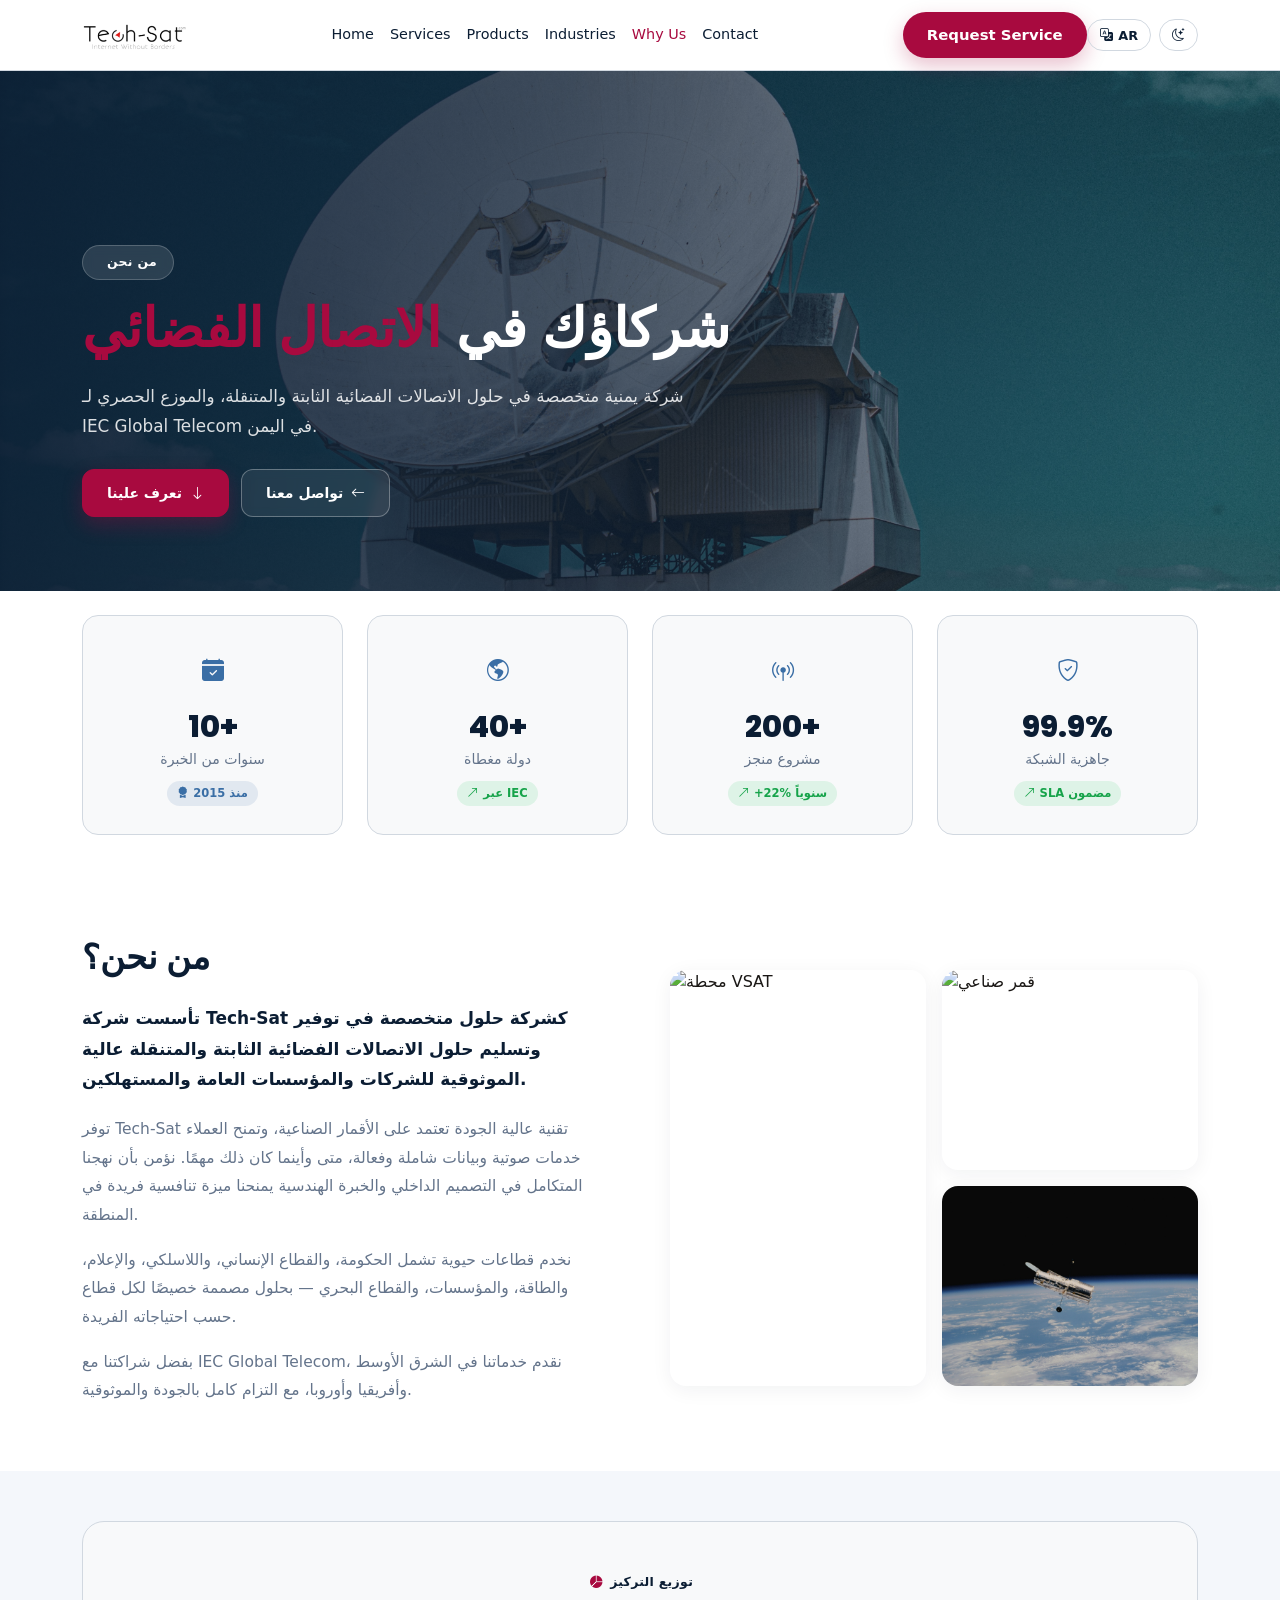
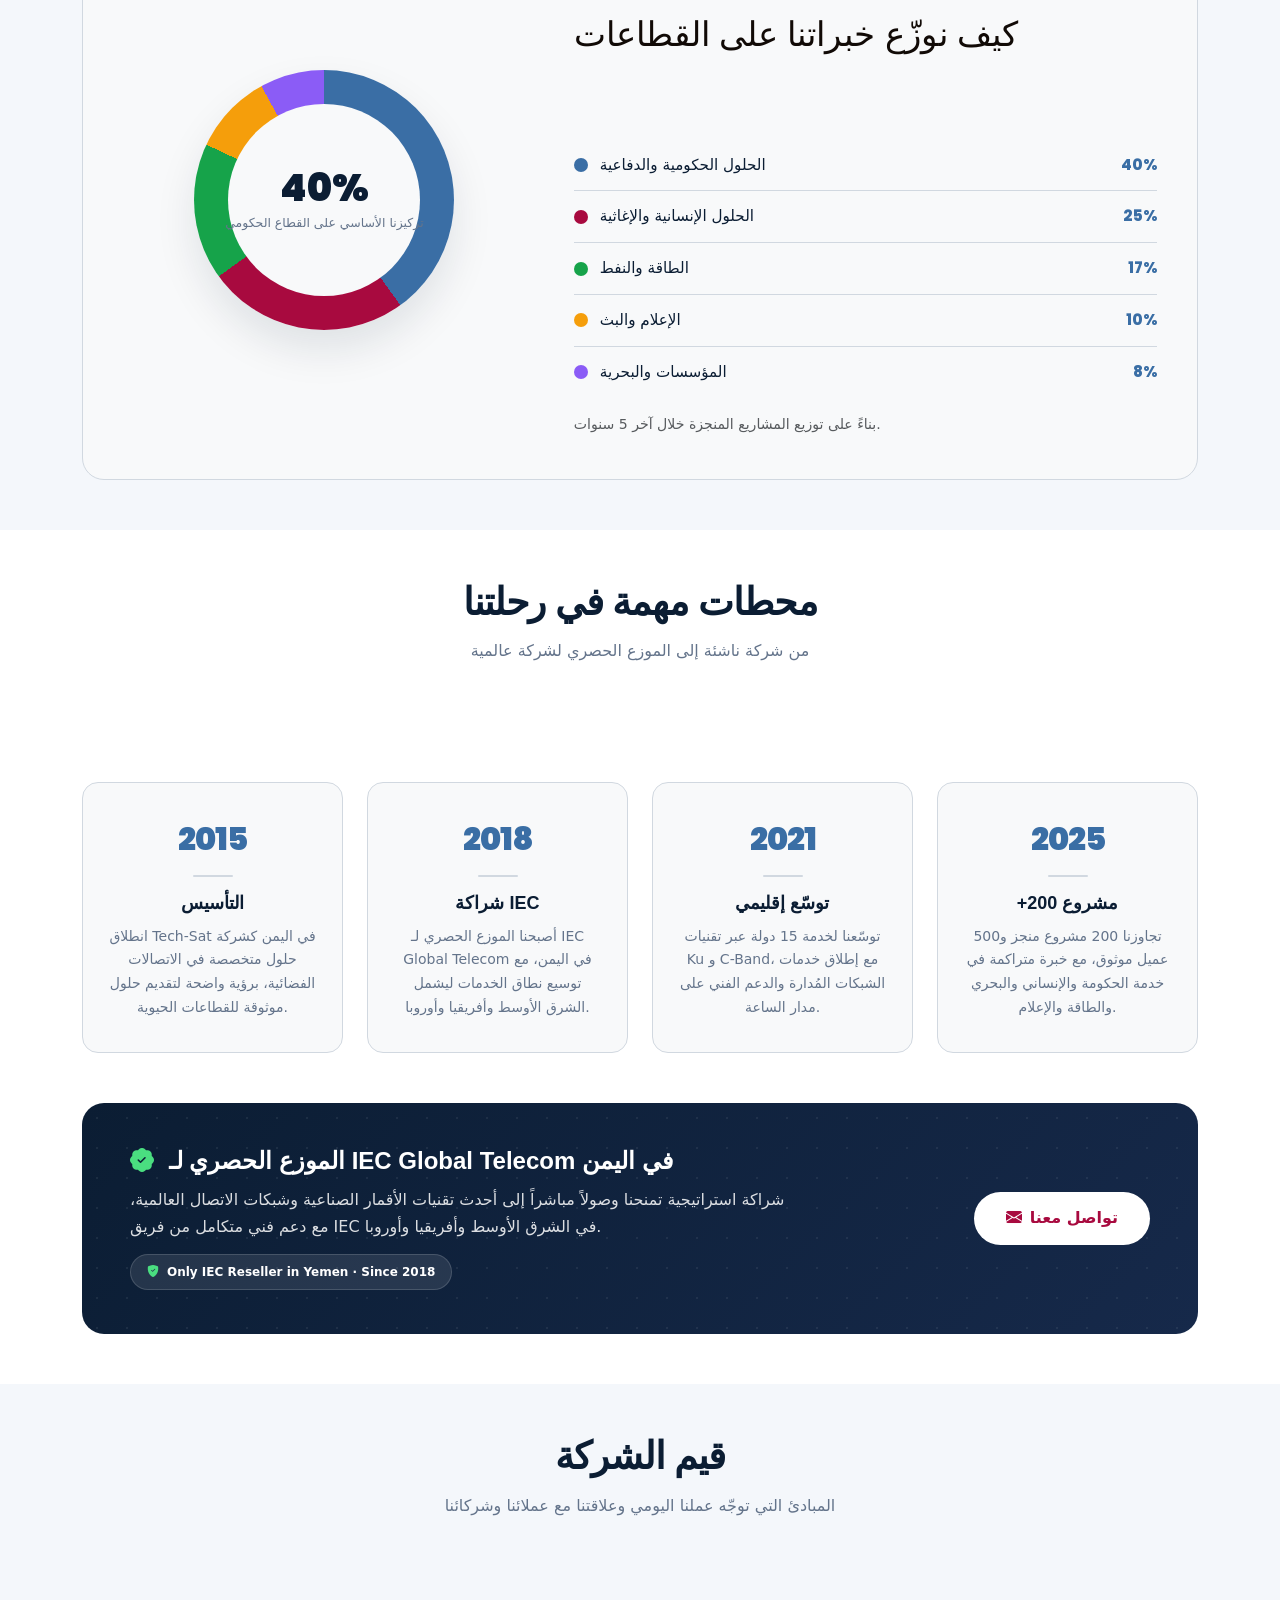
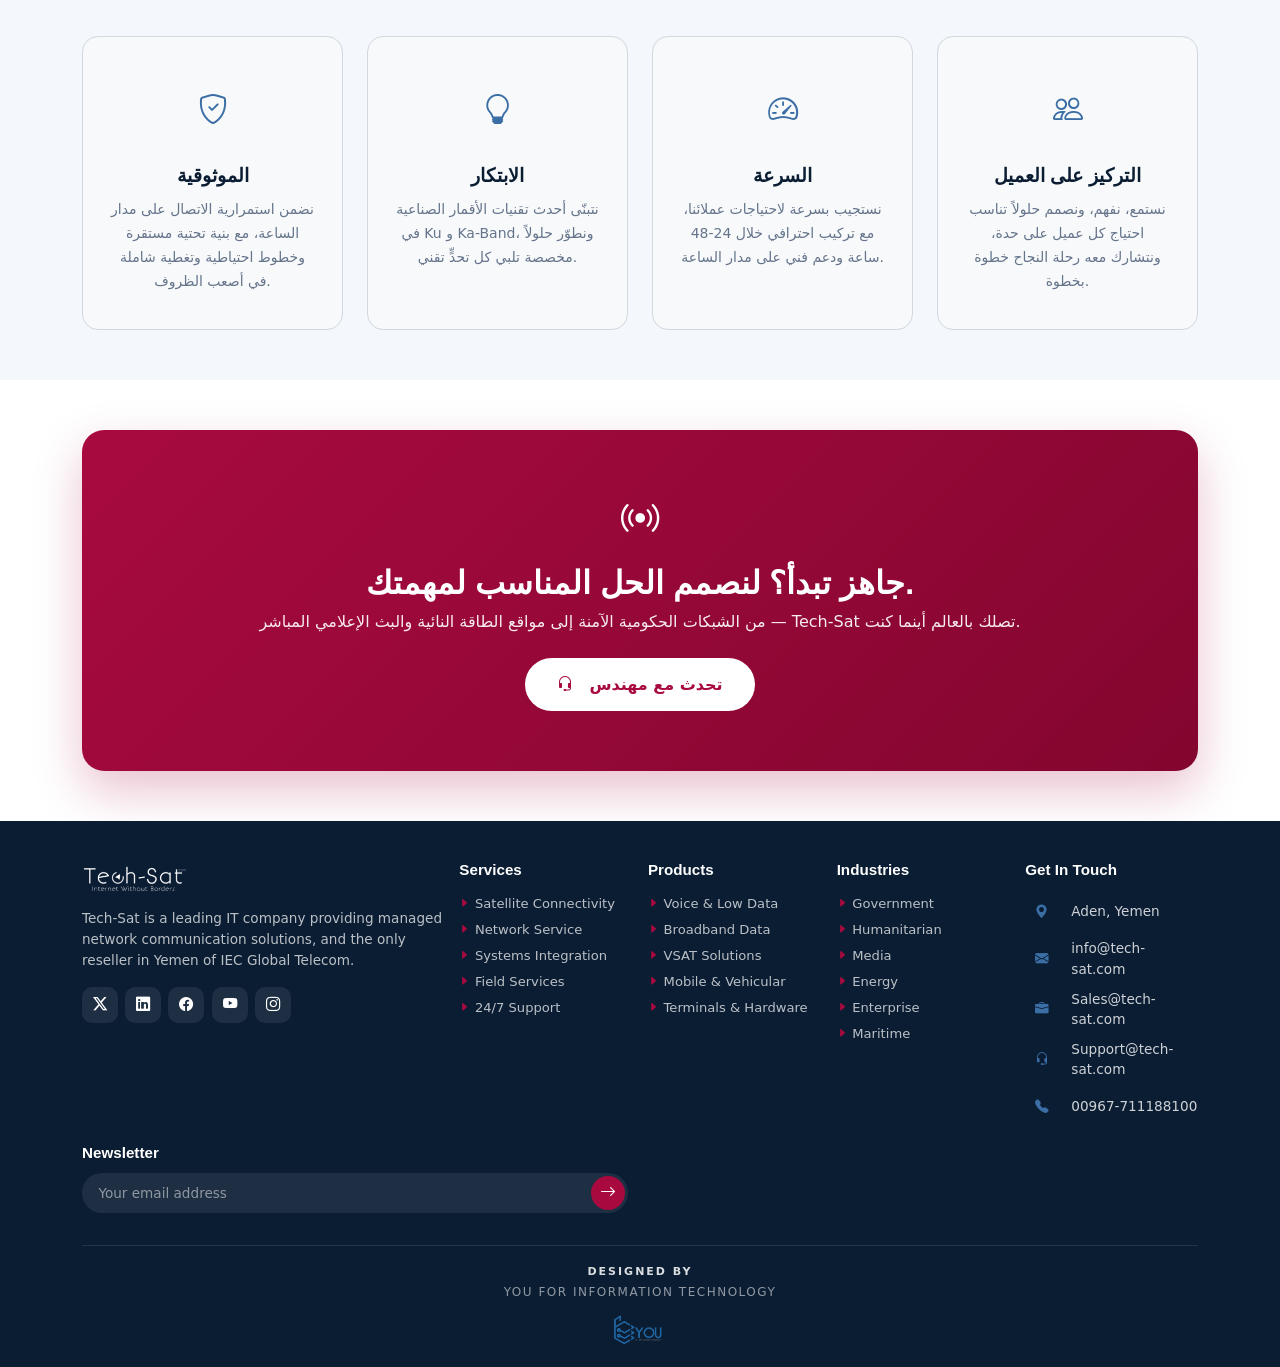
==== about.html @ 37bc0198 "redesign entire structure" ====
<!DOCTYPE html>
<html lang="ar" dir="rtl" data-theme="light">

<head>
  <meta charset="utf-8">
  <meta content="width=device-width, initial-scale=1.0" name="viewport">
  <title>من نحن — Tech-Sat</title>
  <meta name="description" content="تعرّف على Tech-Sat — شركة يمنية رائدة في حلول الاتصالات الفضائية، الموزع الحصري لـ IEC Global Telecom.">

  <link href="assets/img/favicon.ico" rel="icon">
  <link href="assets/img/apple-touch-icon.png" rel="apple-touch-icon">

  <link href="https://fonts.googleapis.com" rel="preconnect">
  <link href="https://fonts.gstatic.com" rel="preconnect" crossorigin>
  <link href="https://fonts.googleapis.com/css2?family=Tajawal:wght@300;400;500;700;800;900&family=Poppins:wght@400;500;600;700;800&display=swap" rel="stylesheet">

  <link href="assets/vendor/bootstrap/css/bootstrap.min.css" rel="stylesheet">
  <link href="assets/vendor/bootstrap-icons/bootstrap-icons.css" rel="stylesheet">
  <link href="assets/vendor/aos/aos.css" rel="stylesheet">

  <!-- ⚠️ palette FIRST, then main -->
  <link href="assets/css/palette.css" rel="stylesheet">
  <link href="assets/css/main.css" rel="stylesheet">

  <style>
    /* ═══════════════════════════════════════════════════════
       EYEBROW TAG (from Financial Reports)
    ═══════════════════════════════════════════════════════ */
    .eyebrow {
      display: inline-flex;
      align-items: center;
      gap: .5rem;
      background: var(--ts-light-blue);
      color: var(--ts-navy);
      padding: .45rem 1rem;
      border-radius: 999px;
      font-size: .78rem;
      font-weight: 700;
      letter-spacing: .3px;
    }
    .eyebrow i { color: var(--ts-crimson); }
    [data-theme="dark"] .eyebrow { background: #1E293B; color: #E6ECF5; }

    /* ═══════════════════════════════════════════════════════
       ABOUT HERO (from About page)
    ═══════════════════════════════════════════════════════ */
    .about-hero {
      position: relative;
      min-height: 560px;
      padding: 160px 0 100px;
      display: flex;
      align-items: center;
      overflow: hidden;
      background: var(--ts-navy);
    }
    .about-hero .page-hero__bg {
      position: absolute;
      inset: 0;
      width: 100%;
      height: 100%;
      object-fit: cover;
      object-position: center;
      z-index: 0;
    }
    .about-hero .page-hero__overlay {
      position: absolute;
      inset: 0;
      background: linear-gradient(90deg, rgba(11,29,51,0.92) 0%, rgba(11,29,51,0.75) 45%, rgba(11,29,51,0.35) 100%);
      z-index: 1;
    }
    .about-hero .page-hero__content {
      position: relative;
      z-index: 2;
      max-width: 720px;
      color: #fff;
    }
    .about-hero .eyebrow {
      background: rgba(255,255,255,.12);
      color: #fff;
      border: 1px solid rgba(255,255,255,.2);
      backdrop-filter: blur(6px);
      margin-bottom: 18px;
    }
    .about-hero .eyebrow i { color: var(--ts-crimson); }
    .about-hero h1 {
      margin: 0 0 20px;
      color: #fff;
      font-size: clamp(2rem, 4.6vw, 3.4rem);
      font-weight: 800;
      line-height: 1.15;
    }
    .about-hero h1 strong { color: var(--ts-crimson); font-weight: 800; }
    .about-hero p {
      max-width: 620px;
      margin: 0;
      color: rgba(255,255,255,.85);
      font-size: 1.05rem;
      line-height: 1.8;
    }
    .about-hero .page-hero__buttons {
      display: flex;
      align-items: center;
      gap: 12px;
      margin-top: 28px;
      flex-wrap: wrap;
    }
    .about-hero .hero-btn {
      display: inline-flex;
      align-items: center;
      justify-content: center;
      gap: 8px;
      min-height: 48px;
      padding: 0 24px;
      border-radius: 12px;
      font-size: 14px;
      font-weight: 700;
      text-decoration: none;
      transition: all .25s ease;
    }
    .about-hero .hero-btn.primary {
      background: var(--ts-crimson);
      border: 1px solid var(--ts-crimson);
      color: #fff;
      box-shadow: 0 8px 20px rgba(168,10,63,.3);
    }
    .about-hero .hero-btn.primary:hover {
      background: var(--ts-crimson-dark);
      border-color: var(--ts-crimson-dark);
      color: #fff;
      transform: translateY(-2px);
    }
    .about-hero .hero-btn.secondary {
      background: rgba(255,255,255,.08);
      border: 1px solid rgba(255,255,255,.3);
      color: #fff;
      backdrop-filter: blur(5px);
    }
    .about-hero .hero-btn.secondary:hover {
      background: rgba(255,255,255,.18);
      border-color: rgba(255,255,255,.5);
      color: #fff;
      transform: translateY(-2px);
    }
    @media (max-width: 768px) {
      .about-hero { min-height: 500px; padding: 120px 0 80px; }
      .about-hero .page-hero__overlay {
        background: linear-gradient(90deg, rgba(11,29,51,0.95), rgba(11,29,51,0.7));
      }
      .about-hero .page-hero__buttons { flex-direction: column; align-items: stretch; }
      .about-hero .hero-btn { width: 100%; }
    }

    /* ═══════════════════════════════════════════════════════
       SECTIONS BASE
    ═══════════════════════════════════════════════════════ */
    .section { padding: 50px 0; }
    .section--alt { background: var(--surface-2); }

    .section-title { text-align: center; margin-bottom: 56px; }
    .section-title h2 {
      color: var(--ts-navy);
      font-size: 38px;
      font-weight: 800;
      margin-bottom: 12px;
    }
    [data-theme="dark"] .section-title h2 { color: #fff; }
    .section-title p {
      color: var(--ts-text-muted);
      font-size: 16px;
      max-width: 680px;
      margin: 0 auto;
    }

    /* ═══════════════════════════════════════════════════════
       STATS CARDS (from Financial Reports)
    ═══════════════════════════════════════════════════════ */
    .fin-stat-card {
      background: var(--surface-1);
      border: 1px solid var(--ts-border);
      border-radius: 16px;
      padding: 28px 22px;
      text-align: center;
      height: 100%;
      transition: all .3s ease;
    }
    .fin-stat-card:hover {
      transform: translateY(-4px);
      box-shadow: var(--ts-shadow-hover);
      border-color: var(--ts-blue);
    }
    .fin-stat-ic {
      width: 52px;
      height: 52px;
      margin: 0 auto 16px;
      border-radius: 14px;
      background: var(--ts-light-blue);
      color: var(--ts-blue);
      display: flex;
      align-items: center;
      justify-content: center;
      font-size: 22px;
    }
    [data-theme="dark"] .fin-stat-ic { background: #1E293B; color: #fff; }
    .fin-stat-val {
      font-family: 'Poppins', sans-serif;
      font-weight: 800;
      font-size: 1.9rem;
      color: var(--ts-navy);
      line-height: 1;
      margin-bottom: 6px;
    }
    [data-theme="dark"] .fin-stat-val { color: #fff; }
    .fin-stat-label {
      font-size: .88rem;
      color: var(--ts-text-muted);
      margin-bottom: 10px;
    }
    .fin-stat-trend {
      display: inline-flex;
      align-items: center;
      gap: 4px;
      font-size: .72rem;
      font-weight: 700;
      padding: 4px 10px;
      border-radius: 999px;
    }
    .fin-stat-trend.up {
      background: rgba(34, 197, 94, .12);
      color: #16a34a;
    }
    .fin-stat-trend.neutral {
      background: rgba(58, 110, 165, .12);
      color: var(--ts-blue);
    }
    [data-theme="dark"] .fin-stat-trend.up { background: rgba(34,197,94,.18); color: #4ade80; }

    /* ═══════════════════════════════════════════════════════
       FOCUS DISTRIBUTION RING (from Financial allocation)
    ═══════════════════════════════════════════════════════ */
    .allocation-panel {
      background: var(--surface-1);
      border: 1px solid var(--ts-border);
      border-radius: 22px;
      padding: 44px 40px;
    }
    @media (max-width: 768px) { .allocation-panel { padding: 28px 22px; } }

    .allocation-ring {
      position: relative;
      width: 260px;
      height: 260px;
      margin: 0 auto;
      border-radius: 50%;
      background: conic-gradient(
        var(--ts-blue) 0% 40%,
        var(--ts-crimson) 40% 65%,
        #16a34a 65% 82%,
        #f59e0b 82% 92%,
        #8b5cf6 92% 100%
      );
      display: flex;
      align-items: center;
      justify-content: center;
      box-shadow: 0 20px 40px rgba(11,29,51,.1);
    }
    .allocation-ring::before {
      content: '';
      position: absolute;
      inset: 34px;
      border-radius: 50%;
      background: var(--surface-1);
    }
    .allocation-ring-label {
      position: relative;
      z-index: 2;
      text-align: center;
      padding: 0 20px;
    }
    .allocation-ring-label .big {
      display: block;
      font-family: 'Poppins', sans-serif;
      font-weight: 900;
      font-size: 2.4rem;
      color: var(--ts-navy);
      line-height: 1;
      margin-bottom: 6px;
    }
    [data-theme="dark"] .allocation-ring-label .big { color: #fff; }
    .allocation-ring-label .small {
      display: block;
      font-size: .78rem;
      color: var(--ts-text-muted);
      line-height: 1.4;
    }

    .allocation-legend {
      list-style: none;
      padding: 0;
      margin: 0;
    }
    .allocation-legend li {
      display: flex;
      align-items: center;
      gap: 12px;
      padding: 14px 0;
      border-bottom: 1px solid var(--ts-border);
      font-size: .95rem;
      color: var(--ts-navy);
    }
    [data-theme="dark"] .allocation-legend li { color: #E6ECF5; }
    .allocation-legend li:last-child { border-bottom: none; }
    .allocation-dot {
      width: 14px;
      height: 14px;
      border-radius: 50%;
      flex-shrink: 0;
    }
    .allocation-legend .pct {
      margin-inline-start: auto;
      font-weight: 800;
      color: var(--ts-blue);
      font-family: 'Poppins', sans-serif;
    }

    /* ═══════════════════════════════════════════════════════
       COMPANY STORY (from About)
    ═══════════════════════════════════════════════════════ */
    .company-story {
      display: grid;
      grid-template-columns: 1fr 1fr;
      gap: 60px;
      align-items: center;
    }
    @media (max-width: 992px) {
      .company-story { grid-template-columns: 1fr; gap: 40px; }
    }
    .company-story__text h2 {
      color: var(--ts-navy);
      font-size: 34px;
      font-weight: 800;
      margin-bottom: 24px;
      line-height: 1.3;
    }
    [data-theme="dark"] .company-story__text h2 { color: #fff; }
    .company-story__text .lead {
      color: var(--ts-navy);
      font-size: 17px;
      line-height: 1.8;
      font-weight: 600;
      margin-bottom: 20px;
    }
    [data-theme="dark"] .company-story__text .lead { color: #E6ECF5; }
    .company-story__text p {
      color: var(--ts-text-muted);
      font-size: 15.5px;
      line-height: 1.85;
      margin-bottom: 16px;
    }

    .company-story__images {
      position: relative;
      display: grid;
      grid-template-columns: 1fr 1fr;
      grid-template-rows: 200px 200px;
      gap: 16px;
    }
    .company-story__images img {
      width: 100%;
      height: 100%;
      object-fit: cover;
      border-radius: 16px;
      box-shadow: var(--ts-shadow-card);
      transition: transform .4s ease;
    }
    .company-story__images img:hover { transform: scale(1.03); }
    .company-story__images .img-large { grid-column: 1 / 2; grid-row: 1 / 3; height: 100%; }
    .company-story__images .img-small-1 { grid-column: 2 / 3; grid-row: 1 / 2; }
    .company-story__images .img-small-2 { grid-column: 2 / 3; grid-row: 2 / 3; }
    @media (max-width: 576px) {
      .company-story__images {
        grid-template-columns: 1fr;
        grid-template-rows: 240px 160px 160px;
      }
      .company-story__images .img-large,
      .company-story__images .img-small-1,
      .company-story__images .img-small-2 {
        grid-column: 1 / 2; grid-row: auto; height: 100%;
      }
    }

    /* ═══════════════════════════════════════════════════════
       MILESTONE CARDS (from About)
    ═══════════════════════════════════════════════════════ */
    .card-grid {
      display: grid;
      grid-template-columns: repeat(4, 1fr);
      gap: 24px;
    }
    @media (max-width: 992px) { .card-grid { grid-template-columns: repeat(2, 1fr); } }
    @media (max-width: 576px) { .card-grid { grid-template-columns: 1fr; } }

    .milestone-card {
      background: var(--surface-1);
      border: 1px solid var(--ts-border);
      border-radius: 16px;
      padding: 32px 26px;
      text-align: center;
      transition: all .3s ease;
      position: relative;
      overflow: hidden;
      height: 100%;
      display: flex;
      flex-direction: column;
    }
    .milestone-card::before {
      content: '';
      position: absolute;
      top: 0; left: 0; right: 0;
      height: 3px;
      background: var(--ts-blue);
      transform: scaleX(0);
      transition: transform .4s ease;
      transform-origin: right;
    }
    .milestone-card:hover {
      transform: translateY(-6px);
      border-color: var(--ts-blue);
      box-shadow: 0 20px 40px rgba(11,29,51,.1);
    }
    .milestone-card:hover::before {
      transform: scaleX(1);
      transform-origin: left;
    }
    .milestone-card__year {
      display: inline-block;
      font-family: 'Poppins', sans-serif;
      font-size: 32px;
      font-weight: 900;
      color: var(--ts-blue);
      margin-bottom: 12px;
      letter-spacing: -1px;
    }
    .milestone-card__divider {
      width: 40px;
      height: 2px;
      background: var(--ts-border);
      margin: 0 auto 16px;
      border-radius: 2px;
    }
    .milestone-card__title {
      color: var(--ts-navy);
      font-size: 18px;
      font-weight: 700;
      margin-bottom: 10px;
    }
    [data-theme="dark"] .milestone-card__title { color: #fff; }
    .milestone-card__desc {
      color: var(--ts-text-muted);
      font-size: 14px;
      line-height: 1.7;
      margin: 0;
      flex: 1;
    }

    /* ═══════════════════════════════════════════════════════
       TRUST STRIP (from Financial Reports)
    ═══════════════════════════════════════════════════════ */
    .trust-strip {
      background: linear-gradient(135deg, var(--ts-navy) 0%, #16294a 100%);
      border-radius: 22px;
      padding: 44px 48px;
      color: #fff;
      position: relative;
      overflow: hidden;
    }
    .trust-strip::before {
      content: '';
      position: absolute;
      inset: 0;
      background-image: radial-gradient(rgba(209,216,224,.08) 1px, transparent 1px);
      background-size: 30px 30px;
      pointer-events: none;
    }
    .trust-strip .content { position: relative; z-index: 2; }
    .trust-strip h3 {
      color: #fff;
      font-size: 1.5rem;
      font-weight: 800;
      margin-bottom: 10px;
    }
    .trust-strip p {
      color: rgba(255,255,255,.85);
      margin: 0;
      line-height: 1.7;
    }
    .trust-badge {
      display: inline-flex;
      align-items: center;
      gap: 8px;
      background: rgba(255,255,255,.1);
      border: 1px solid rgba(255,255,255,.15);
      padding: 8px 16px;
      border-radius: 999px;
      font-size: 12px;
      font-weight: 700;
      color: #fff;
      margin-top: 14px;
    }
    .trust-badge i { color: #4ade80; }
    @media (max-width: 768px) { .trust-strip { padding: 32px 24px; } }

    /* ═══════════════════════════════════════════════════════
       VALUE CARDS (from About)
    ═══════════════════════════════════════════════════════ */
    .value-card {
      background: var(--surface-1);
      border: 1px solid var(--ts-border);
      border-radius: 16px;
      padding: 36px 26px;
      text-align: center;
      transition: all .3s ease;
      height: 100%;
      display: flex;
      flex-direction: column;
    }
    .value-card:hover {
      transform: translateY(-6px);
      border-color: var(--ts-blue);
      box-shadow: 0 20px 40px rgba(11,29,51,.1);
    }
    .value-card__icon {
      width: 72px;
      height: 72px;
      margin: 0 auto 20px;
      background: var(--ts-light-blue);
      border-radius: 20px;
      display: flex;
      align-items: center;
      justify-content: center;
      color: var(--ts-blue);
      font-size: 30px;
      transition: transform .3s ease;
    }
    [data-theme="dark"] .value-card__icon { background: #1E293B; color: #fff; }
    .value-card:hover .value-card__icon { transform: scale(1.08) rotate(-3deg); }
    .value-card__title {
      color: var(--ts-navy);
      font-size: 19px;
      font-weight: 700;
      margin-bottom: 10px;
    }
    [data-theme="dark"] .value-card__title { color: #fff; }
    .value-card__desc {
      color: var(--ts-text-muted);
      font-size: 14px;
      line-height: 1.7;
      margin: 0;
      flex: 1;
    }

    /* ═══════════════════════════════════════════════════════
       CTA BANNER
    ═══════════════════════════════════════════════════════ */
    .cta-banner {
      background: linear-gradient(135deg, var(--ts-crimson) 0%, var(--ts-crimson-dark) 100%);
      border-radius: 22px;
      color: #fff;
      padding: 60px 40px;
      text-align: center;
      box-shadow: 0 20px 48px rgba(168,10,63,.25);
    }
    .cta-banner h2 { color: #fff; font-weight: 800; font-size: clamp(1.5rem, 3vw, 2rem); }
    .btn-cta {
      background: #fff;
      color: var(--ts-crimson);
      border: none;
      border-radius: 999px;
      padding: .9rem 2rem;
      font-weight: 700;
      display: inline-flex;
      align-items: center;
      gap: .5rem;
      cursor: pointer;
      transition: .25s ease;
      text-decoration: none;
    }
    .btn-cta:hover { transform: translateY(-2px); box-shadow: 0 12px 26px rgba(0,0,0,.15); color: var(--ts-crimson-dark); }

    /* ═══════════════════════════════════════════════════════
       SCROLL TOP with PROGRESS RING (from Financial)
    ═══════════════════════════════════════════════════════ */
    #scrollTop {
      position: fixed;
      bottom: 24px;
      right: 24px;
      width: 52px;
      height: 52px;
      background: var(--ts-navy);
      color: #fff;
      border-radius: 50%;
      display: inline-flex;
      align-items: center;
      justify-content: center;
      cursor: pointer;
      opacity: 0;
      pointer-events: none;
      transition: .3s ease;
      z-index: 999;
      border: none;
      padding: 0;
    }
    [dir="rtl"] #scrollTop { right: auto; left: 24px; }
    #scrollTop.show { opacity: 1; pointer-events: auto; }
    #scrollTop:hover { background: var(--ts-crimson); }
    #scrollTop svg {
      position: absolute;
      inset: 0;
      width: 100%;
      height: 100%;
      transform: rotate(-90deg);
      pointer-events: none;
    }
    #scrollTop svg circle {
      fill: none;
      stroke: rgba(255,255,255,.15);
      stroke-width: 2;
    }
    #scrollTop svg circle.progress {
      stroke: var(--ts-crimson);
      stroke-width: 2;
      stroke-dasharray: 144.5;
      stroke-dashoffset: 144.5;
      transition: stroke-dashoffset .15s linear;
    }
    #scrollTop i {
      position: relative;
      z-index: 2;
      font-size: 1.3rem;
    }
  </style>
</head>

<body>

  <div id="navbar-root"></div>

  <main>

    <!-- ═══════════════ HERO ═══════════════ -->
    <section class="about-hero">
      <img src="img product/bernd-dittrich-FIdxhTGKmps-unsplash.jpg" alt="صورة الأقمار الصناعية" class="page-hero__bg">
      <div class="page-hero__overlay"></div>

      <div class="container">
        <div class="page-hero__content" data-aos="fade-up">
          <span class="eyebrow"><i class="bi bi-satellite"></i> من نحن</span>
          <h1>شركاؤك في <strong>الاتصال الفضائي</strong></h1>
          <p>شركة يمنية متخصصة في حلول الاتصالات الفضائية الثابتة والمتنقلة، والموزع الحصري لـ IEC Global Telecom في اليمن.</p>

          <div class="page-hero__buttons">
            <a href="#about" class="hero-btn primary">
              تعرف علينا <i class="bi bi-arrow-down"></i>
            </a>
            <a href="contact.html" class="hero-btn secondary">
              تواصل معنا <i class="bi bi-arrow-left"></i>
            </a>
          </div>
        </div>
      </div>
    </section>

    <!-- ═══════════════ STATS ═══════════════ -->
    <section class="section" style="padding-top:0; margin-top:-40px; position:relative; z-index:3;">
      <div class="container">
        <div class="row g-4">
          <div class="col-6 col-lg-3" data-aos="fade-up">
            <div class="fin-stat-card">
              <div class="fin-stat-ic"><i class="bi bi-calendar-check-fill"></i></div>
              <div class="fin-stat-val">10+</div>
              <div class="fin-stat-label">سنوات من الخبرة</div>
              <div class="fin-stat-trend neutral"><i class="bi bi-award-fill"></i> منذ 2015</div>
            </div>
          </div>
          <div class="col-6 col-lg-3" data-aos="fade-up" data-aos-delay="80">
            <div class="fin-stat-card">
              <div class="fin-stat-ic"><i class="bi bi-globe-americas"></i></div>
              <div class="fin-stat-val">40+</div>
              <div class="fin-stat-label">دولة مغطاة</div>
              <div class="fin-stat-trend up"><i class="bi bi-arrow-up-right"></i> عبر IEC</div>
            </div>
          </div>
          <div class="col-6 col-lg-3" data-aos="fade-up" data-aos-delay="160">
            <div class="fin-stat-card">
              <div class="fin-stat-ic"><i class="bi bi-broadcast-pin"></i></div>
              <div class="fin-stat-val">200+</div>
              <div class="fin-stat-label">مشروع منجز</div>
              <div class="fin-stat-trend up"><i class="bi bi-arrow-up-right"></i> +22% سنوياً</div>
            </div>
          </div>
          <div class="col-6 col-lg-3" data-aos="fade-up" data-aos-delay="240">
            <div class="fin-stat-card">
              <div class="fin-stat-ic"><i class="bi bi-shield-check"></i></div>
              <div class="fin-stat-val">99.9%</div>
              <div class="fin-stat-label">جاهزية الشبكة</div>
              <div class="fin-stat-trend up"><i class="bi bi-arrow-up-right"></i> SLA مضمون</div>
            </div>
          </div>
        </div>
      </div>
    </section>

    <!-- ═══════════════ COMPANY STORY ═══════════════ -->
    <section class="section" id="about">
      <div class="container">
        <div class="company-story">
          <div class="company-story__text" data-aos="fade-left">
            <h2>من نحن؟</h2>
            <p class="lead">
              تأسست شركة Tech-Sat كشركة حلول متخصصة في توفير وتسليم حلول الاتصالات الفضائية الثابتة والمتنقلة عالية الموثوقية للشركات والمؤسسات العامة والمستهلكين.
            </p>
            <p>
              توفر Tech-Sat تقنية عالية الجودة تعتمد على الأقمار الصناعية، وتمنح العملاء خدمات صوتية وبيانات شاملة وفعالة، متى وأينما كان ذلك مهمًا. نؤمن بأن نهجنا المتكامل في التصميم الداخلي والخبرة الهندسية يمنحنا ميزة تنافسية فريدة في المنطقة.
            </p>
            <p>
              نخدم قطاعات حيوية تشمل الحكومة، والقطاع الإنساني، واللاسلكي، والإعلام، والطاقة، والمؤسسات، والقطاع البحري — بحلول مصممة خصيصًا لكل قطاع حسب احتياجاته الفريدة.
            </p>
            <p>
              بفضل شراكتنا مع IEC Global Telecom، نقدم خدماتنا في الشرق الأوسط وأفريقيا وأوروبا، مع التزام كامل بالجودة والموثوقية.
            </p>
          </div>

          <div class="company-story__images" data-aos="fade-right">
            <img class="img-large" src="https://images.unsplash.com/photo-1541185933-ef5d8ed016c2?w=800" alt="محطة VSAT">
            <img class="img-small-1" src="https://images.unsplash.com/photo-1451187580459-43490279c0fa?w=600" alt="قمر صناعي">
            <img class="img-small-2" src="assets/img/nasa.jpg" alt="اتصالات بحرية">
          </div>
        </div>
      </div>
    </section>

    <!-- ═══════════════ FOCUS DISTRIBUTION ═══════════════ -->
    <section class="section section--alt">
      <div class="container">
        <div class="allocation-panel" data-aos="fade-up">
          <div class="row align-items-center g-5">
            <div class="col-lg-5 text-center">
              <div class="allocation-ring">
                <div class="allocation-ring-label">
                  <span class="big">40%</span>
                  <span class="small">تركيزنا الأساسي على القطاع الحكومي</span>
                </div>
              </div>
            </div>
            <div class="col-lg-7">
              <span class="eyebrow"><i class="bi bi-pie-chart-fill"></i> توزيع التركيز</span>
              <h2 class="section-title mt-3 mb-4" style="text-align:start; font-size:clamp(1.6rem,2.8vw,2.1rem);">
                كيف نوزّع خبراتنا على القطاعات
              </h2>
              <ul class="allocation-legend">
                <li>
                  <span class="allocation-dot" style="background: var(--ts-blue);"></span>
                  الحلول الحكومية والدفاعية
                  <span class="pct">40%</span>
                </li>
                <li>
                  <span class="allocation-dot" style="background: var(--ts-crimson);"></span>
                  الحلول الإنسانية والإغاثية
                  <span class="pct">25%</span>
                </li>
                <li>
                  <span class="allocation-dot" style="background: #16a34a;"></span>
                  الطاقة والنفط
                  <span class="pct">17%</span>
                </li>
                <li>
                  <span class="allocation-dot" style="background: #f59e0b;"></span>
                  الإعلام والبث
                  <span class="pct">10%</span>
                </li>
                <li>
                  <span class="allocation-dot" style="background: #8b5cf6;"></span>
                  المؤسسات والبحرية
                  <span class="pct">8%</span>
                </li>
              </ul>
              <p class="text-muted mt-3 mb-0" style="font-size:.88rem;">
                بناءً على توزيع المشاريع المنجزة خلال آخر 5 سنوات.
              </p>
            </div>
          </div>
        </div>
      </div>
    </section>

    <!-- ═══════════════ MILESTONES ═══════════════ -->
    <section class="section">
      <div class="container">
        <div class="section-title" data-aos="fade-up">
          <h2>محطات مهمة في رحلتنا</h2>
          <p>من شركة ناشئة إلى الموزع الحصري لشركة عالمية</p>
        </div>

        <div class="card-grid">
          <div class="milestone-card" data-aos="fade-up">
            <span class="milestone-card__year">2015</span>
            <div class="milestone-card__divider"></div>
            <h3 class="milestone-card__title">التأسيس</h3>
            <p class="milestone-card__desc">انطلاق Tech-Sat في اليمن كشركة حلول متخصصة في الاتصالات الفضائية، برؤية واضحة لتقديم حلول موثوقة للقطاعات الحيوية.</p>
          </div>
          <div class="milestone-card" data-aos="fade-up" data-aos-delay="100">
            <span class="milestone-card__year">2018</span>
            <div class="milestone-card__divider"></div>
            <h3 class="milestone-card__title">شراكة IEC</h3>
            <p class="milestone-card__desc">أصبحنا الموزع الحصري لـ IEC Global Telecom في اليمن، مع توسيع نطاق الخدمات ليشمل الشرق الأوسط وأفريقيا وأوروبا.</p>
          </div>
          <div class="milestone-card" data-aos="fade-up" data-aos-delay="200">
            <span class="milestone-card__year">2021</span>
            <div class="milestone-card__divider"></div>
            <h3 class="milestone-card__title">توسّع إقليمي</h3>
            <p class="milestone-card__desc">توسّعنا لخدمة 15 دولة عبر تقنيات Ku و C-Band، مع إطلاق خدمات الشبكات المُدارة والدعم الفني على مدار الساعة.</p>
          </div>
          <div class="milestone-card" data-aos="fade-up" data-aos-delay="300">
            <span class="milestone-card__year">2025</span>
            <div class="milestone-card__divider"></div>
            <h3 class="milestone-card__title">+200 مشروع</h3>
            <p class="milestone-card__desc">تجاوزنا 200 مشروع منجز و500 عميل موثوق، مع خبرة متراكمة في خدمة الحكومة والإنساني والبحري والطاقة والإعلام.</p>
          </div>
        </div>
      </div>
    </section>

    <!-- ═══════════════ TRUST STRIP (IEC) ═══════════════ -->
    <section class="section pt-0">
      <div class="container">
        <div class="trust-strip" data-aos="zoom-in">
          <div class="content row align-items-center g-4">
            <div class="col-lg-8">
              <h3><i class="bi bi-patch-check-fill me-2" style="color: #4ade80;"></i> الموزع الحصري لـ IEC Global Telecom في اليمن</h3>
              <p>شراكة استراتيجية تمنحنا وصولاً مباشراً إلى أحدث تقنيات الأقمار الصناعية وشبكات الاتصال العالمية، مع دعم فني متكامل من فريق IEC في الشرق الأوسط وأفريقيا وأوروبا.</p>
              <div class="trust-badge">
                <i class="bi bi-shield-fill-check"></i>
                <span>Only IEC Reseller in Yemen · Since 2018</span>
              </div>
            </div>
            <div class="col-lg-4 text-lg-end">
              <a href="contact.html" class="btn-cta" style="background: #fff; color: var(--ts-crimson); display:inline-flex; align-items:center; gap:8px;">
                <i class="bi bi-envelope-fill"></i> تواصل معنا
              </a>
            </div>
          </div>
        </div>
      </div>
    </section>

    <!-- ═══════════════ VALUES ═══════════════ -->
    <section class="section section--alt">
      <div class="container">
        <div class="section-title" data-aos="fade-up">
          <h2>قيم الشركة</h2>
          <p>المبادئ التي توجّه عملنا اليومي وعلاقتنا مع عملائنا وشركائنا</p>
        </div>

        <div class="card-grid">
          <div class="value-card" data-aos="fade-up">
            <div class="value-card__icon"><i class="bi bi-shield-check"></i></div>
            <h3 class="value-card__title">الموثوقية</h3>
            <p class="value-card__desc">نضمن استمرارية الاتصال على مدار الساعة، مع بنية تحتية مستقرة وخطوط احتياطية وتغطية شاملة في أصعب الظروف.</p>
          </div>
          <div class="value-card" data-aos="fade-up" data-aos-delay="100">
            <div class="value-card__icon"><i class="bi bi-lightbulb"></i></div>
            <h3 class="value-card__title">الابتكار</h3>
            <p class="value-card__desc">نتبنّى أحدث تقنيات الأقمار الصناعية في Ku و Ka-Band، ونطوّر حلولاً مخصصة تلبي كل تحدٍّ تقني.</p>
          </div>
          <div class="value-card" data-aos="fade-up" data-aos-delay="200">
            <div class="value-card__icon"><i class="bi bi-speedometer2"></i></div>
            <h3 class="value-card__title">السرعة</h3>
            <p class="value-card__desc">نستجيب بسرعة لاحتياجات عملائنا، مع تركيب احترافي خلال 24-48 ساعة ودعم فني على مدار الساعة.</p>
          </div>
          <div class="value-card" data-aos="fade-up" data-aos-delay="300">
            <div class="value-card__icon"><i class="bi bi-people"></i></div>
            <h3 class="value-card__title">التركيز على العميل</h3>
            <p class="value-card__desc">نستمع، نفهم، ونصمم حلولاً تناسب احتياج كل عميل على حدة، ونتشارك معه رحلة النجاح خطوة بخطوة.</p>
          </div>
        </div>
      </div>
    </section>

    <!-- ═══════════════ CTA BANNER ═══════════════ -->
    <section class="section">
      <div class="container">
        <div class="cta-banner" data-aos="zoom-in">
          <i class="bi bi-broadcast" style="font-size:2.4rem;"></i>
          <h2 class="mt-3">جاهز تبدأ؟ لنصمم الحل المناسب لمهمتك.</h2>
          <p class="mb-4" style="opacity:.92;">
            من الشبكات الحكومية الآمنة إلى مواقع الطاقة النائية والبث الإعلامي المباشر — Tech-Sat تصلك بالعالم أينما كنت.
          </p>
          <a href="contact.html" class="btn-cta">
            <i class="bi bi-headset me-2"></i>
            <span>تحدث مع مهندس</span>
          </a>
        </div>
      </div>
    </section>

  </main>

  <div id="footer-root"></div>

  <!-- ═══════════════ SCROLL TOP (progress ring) ═══════════════ -->
  <button id="scrollTop" aria-label="Scroll to top" type="button">
    <svg viewBox="0 0 52 52">
      <circle cx="26" cy="26" r="23"></circle>
      <circle class="progress" cx="26" cy="26" r="23"></circle>
    </svg>
    <i class="bi bi-arrow-up"></i>
  </button>

  <!-- ═══════════════ SCRIPTS ═══════════════ -->
  <script src="assets/vendor/bootstrap/js/bootstrap.bundle.min.js"></script>
  <script src="assets/vendor/aos/aos.js"></script>

  <!-- ⚠️ navbar-footer في النهاية، ليس في head -->
  <script src="assets/js/navbar-footer.js"></script>

  <script>
    (function () {
      'use strict';

      /* ─── Preloader (لو عندك) ─── */
      window.addEventListener('load', function () {
        var pre = document.getElementById('preloader');
        if (pre) setTimeout(function () { pre.classList.add('hide'); }, 400);
      });

      /* ─── Navbar shadow + Scroll-top with progress ring ─── */
      var topBtn = document.getElementById('scrollTop');
      var progressCircle = topBtn ? topBtn.querySelector('circle.progress') : null;
      var circumference = 2 * Math.PI * 23; // = 144.5

      function updateScrollTop() {
        if (!topBtn) return;
        var scrollY = window.scrollY;
        var docH = document.documentElement.scrollHeight - window.innerHeight;
        var progress = docH > 0 ? Math.min(scrollY / docH, 1) : 0;

        topBtn.classList.toggle('show', scrollY > 400);

        if (progressCircle) {
          var offset = circumference * (1 - progress);
          progressCircle.style.strokeDashoffset = offset;
        }

        var nav = document.getElementById('mainNav');
        if (nav) nav.classList.toggle('scrolled', scrollY > 20);
      }

      window.addEventListener('scroll', updateScrollTop, { passive: true });
      window.addEventListener('resize', updateScrollTop);
      updateScrollTop();

      if (topBtn) {
        topBtn.addEventListener('click', function () {
          window.scrollTo({ top: 0, behavior: 'smooth' });
        });
      }

      /* ─── AOS ─── */
      function initAOS() {
        if (window.AOS) AOS.init({ duration: 700, once: true, offset: 80 });
      }
      document.addEventListener('layoutReady', initAOS);
      window.addEventListener('load', initAOS);

    })();
  </script>

</body>

</html>
---- assets/css/palette.css ----
/* ═══════════════════════════════════════════════════════════
   TECH-SAT — Palette & Global Tokens
   Load BEFORE components.css and main.css
   ═══════════════════════════════════════════════════════════ */

:root {
  /* ── Core brand palette ─────────────────────────────── */
  --palette-white:      #F8F9FA;
  --palette-light-blue: #D1D8E0;
  --palette-mid-blue:   #3A6EA5;
  --palette-dark-navy:  #0B1D33;
  --palette-navy-soft:  #16294A;

  /* ── Combined reference palette ─────────────────────── */
  --palette-crimson:       #A80A3F;
  --palette-crimson-dark:  #83062F;
  --palette-crimson-soft:  rgba(168, 10, 63, 0.08);
  --palette-black:         #0A0A0A;
  --palette-gray-soft:     #E5E7EB;

  /* ── Semantic tokens ────────────────────────────────── */
  --ts-blue:         var(--palette-mid-blue);
  --ts-blue-soft:    rgba(58, 110, 165, 0.10);
  --ts-navy:         var(--palette-dark-navy);
  --ts-navy-soft:    var(--palette-navy-soft);
  --ts-crimson:      var(--palette-crimson);
  --ts-crimson-dark: var(--palette-crimson-dark);
  --ts-crimson-soft: var(--palette-crimson-soft);
  --ts-pink:       var(--palette-crimson);
--ts-pink-dark:  var(--palette-crimson-dark);
--ts-blue-dark:  var(--palette-navy-soft);
--ts-blue-light: var(--palette-light-blue)
  --ts-light-blue:   var(--palette-light-blue);
  --ts-white:        var(--palette-white);
  --ts-black:        var(--palette-black);
  --ts-text-muted:   #64748B;
  --ts-border:       var(--palette-light-blue);


  /* ── Surface layers ─────────────────────────────────── */
  --surface-1:        var(--palette-white);
  --surface-2:        #F4F7FB;
  --surface-3:        #E8EEF5;
  --surface-contrast: var(--palette-dark-navy);
  --surface-black:    var(--palette-black);

  /* ── Effects ────────────────────────────────────────── */
  --ts-glow:         0 10px 30px rgba(58, 110, 165, 0.25);
  --ts-glow-crimson: 0 10px 30px rgba(168, 10, 63, 0.28);
  --ts-shadow-card:  0 4px 20px rgba(11, 29, 51, 0.06);
  --ts-shadow-hover: 0 20px 40px rgba(11, 29, 51, 0.12);

  /* ── Typography ─────────────────────────────────────── */
  --default-font: "Tajawal", system-ui, sans-serif;
  --heading-font: "Tajawal", system-ui, sans-serif;
  --nav-font:     "Tajawal", system-ui, sans-serif;

  /* ── Spacing scale ──────────────────────────────────── */
  --space-1: 4px;
  --space-2: 8px;
  --space-3: 12px;
  --space-4: 16px;
  --space-5: 24px;
  --space-6: 32px;
  --space-7: 48px;
  --space-8: 64px;
  --space-9: 96px;

  /* ── Section rhythm ─────────────────────────────────── */
  --section-y:    80px;
  --section-y-md: 60px;
  --section-y-sm: 40px;

  /* ── Icon sizing ────────────────────────────────────── */
  --icon-sm: 20px;
  --icon-md: 24px;
  --icon-lg: 32px;
  --icon-xl: 48px;

  /* ── Legacy defaults ────────────────────────────────── */
  --default-color:    var(--palette-dark-navy);
  --heading-color:    var(--palette-dark-navy);
  --accent-color:     var(--palette-mid-blue);
  --surface-color:    var(--palette-white);
  --contrast-color:   #ffffff;
  --background-color: var(--palette-white);
}

/* ── Responsive rhythm ──────────────────────────────────── */
@media (max-width: 992px) {
  :root { --section-y: 60px; --section-y-md: 45px; --section-y-sm: 32px; }
}
@media (max-width: 768px) {
  :root { --section-y: 48px; --section-y-md: 36px; --section-y-sm: 28px; }
}

/* ── Dark mode ──────────────────────────────────────────── */
[data-theme="dark"] {
  --palette-white:      #0F1729;
  --palette-light-blue: #2A3A5C;
  --palette-mid-blue:   #5A95D4;
  --palette-dark-navy:  #E8EEF5;
  --palette-navy-soft:  #1A2540;

  --ts-white:        #0F1729;
  --ts-navy:         #E8EEF5;
  --ts-light-blue:   #2A3A5C;
  --ts-text-muted:   #8B9AB8;
  --ts-border:       #2A3A5C;

  --surface-1:        #0F1729;
  --surface-2:        #141E36;
  --surface-3:        #1A2540;
  --surface-contrast: #E8EEF5;
  --surface-black:    #050810;

  --ts-shadow-card:  0 4px 20px rgba(0, 0, 0, 0.35);
  --ts-shadow-hover: 0 20px 40px rgba(0, 0, 0, 0.5);
}

/* ── Base ───────────────────────────────────────────────── */
body { font-family: 'Tajawal', sans-serif; }
h1, h2, h3, h4, h5, h6 { font-family: 'Tajawal', sans-serif; }

/* ── Header / Navbar ────────────────────────────────────── */
.header {
  background-color: var(--surface-1) !important;
  box-shadow: 0 2px 15px rgba(11, 29, 51, 0.05);
}
.header .logo h1 { color: var(--ts-navy) !important; }
.header .social-links a { color: var(--ts-blue) !important; }

.navmenu a, .navmenu a:focus { color: var(--ts-navy) !important; }
.navmenu a:hover, .navmenu .active, .navmenu li:hover > a {
  color: var(--ts-crimson) !important;
}

/* ── Buttons ────────────────────────────────────────────── */
.btn-primary {
  background-color: var(--ts-crimson) !important;
  border-color:     var(--ts-crimson) !important;
  color: #fff !important;
  padding: 12px 26px;
  min-width: 160px;
  border-radius: 10px;
  font-weight: 700;
  transition: all .25s ease;
  display: inline-flex;
  align-items: center;
  justify-content: center;
  gap: 8px;
}
.btn-primary:hover {
  background-color: var(--ts-crimson-dark) !important;
  border-color:     var(--ts-crimson-dark) !important;
  transform: translateY(-2px);
  box-shadow: var(--ts-glow-crimson);
}

/* ── Footer ─────────────────────────────────────────────── */
.footer {
  background-color: var(--surface-black) !important;
  color: var(--palette-light-blue) !important;
}
.footer h4, .footer h5, .footer .sitename { color: #fff !important; }
.footer a { color: var(--palette-light-blue) !important; }
.footer a:hover { color: #fff !important; }
.footer .social-links a { color: var(--palette-light-blue) !important; }
.footer .social-links a:hover { color: var(--ts-crimson) !important; }
.footer .copyright, .footer .credits {
  border-top-color: rgba(209, 216, 224, 0.12) !important;
}

/* ── Section base ───────────────────────────────────────── */
.section        { padding: var(--section-y) 0; }
.section--alt   { background: var(--surface-2); }
.section--black { background: var(--surface-black); color: var(--palette-light-blue); }

.section-title { text-align: center; margin-bottom: var(--space-7); }
.section-title h2 {
  color: var(--ts-navy);
  font-size: 38px;
  font-weight: 800;
  margin-bottom: var(--space-3);
}
.section-title p {
  color: var(--ts-text-muted);
  font-size: 16px;
  max-width: 680px;
  margin: 0 auto;
}

/* ── Unified Page Hero ──────────────────────────────────── */
.page-hero {
  background: linear-gradient(135deg, var(--palette-dark-navy) 0%, var(--palette-navy-soft) 100%);
  padding: 160px 0 80px;
  text-align: center;
  color: #fff;
  position: relative;
}
.page-hero::before {
  content: '';
  position: absolute;
  inset: 0;
  background-image: radial-gradient(rgba(209, 216, 224, 0.08) 1px, transparent 1px);
  background-size: 30px 30px;
}
.page-hero .container { position: relative; z-index: 2; }
.page-hero .subtitle-tag {
  display: inline-block;
  font-size: 13px;
  font-weight: 600;
  letter-spacing: 3px;
  text-transform: uppercase;
  color: var(--palette-light-blue);
  margin-bottom: 12px;
}
.page-hero h1 {
  color: #fff;
  font-size: 52px;
  font-weight: 800;
  margin-bottom: 20px;
}
.page-hero p {
  color: var(--palette-light-blue);
  font-size: 17px;
  max-width: 720px;
  margin: 0 auto;
  line-height: 1.7;
}
@media (max-width: 768px) {
  .page-hero h1 { font-size: 34px; }
  .page-hero p  { font-size: 15px; }
}
---- assets/css/main.css ----
/* Fonts */
:root {
  --default-font: "Roboto",  system-ui, -apple-system, "Segoe UI", Roboto, "Helvetica Neue", Arial, "Noto Sans", "Liberation Sans", sans-serif, "Apple Color Emoji", "Segoe UI Emoji", "Segoe UI Symbol", "Noto Color Emoji";
  --heading-font: "Lato",  sans-serif;
  --nav-font: "Montserrat",  sans-serif;
}

/* Global Colors - The following color variables are used throughout the website. Updating them here will change the color scheme of the entire website */
:root { 
  --background-color: #ffffff; /* Background color for the entire website, including individual sections */
  --default-color: #1a1715; /* Default color used for the majority of the text content across the entire website */
  --heading-color: #110a06; /* Color for headings, subheadings and title throughout the website */
  --accent-color: #c85716; /* Accent color that represents your brand on the website. It's used for buttons, links, and other elements that need to stand out */
  --surface-color: #ffffff; /* The surface color is used as a background of boxed elements within sections, such as cards, icon boxes, or other elements that require a visual separation from the global background. */
  --contrast-color: #ffffff; /* Contrast color for text, ensuring readability against backgrounds of accent, heading, or default colors. */
}

/* Nav Menu Colors - The following color variables are used specifically for the navigation menu. They are separate from the global colors to allow for more customization options */
:root {
  --nav-color: rgba(255, 255, 255, 0.8);  /* The default color of the main navmenu links */
  --nav-hover-color: #c85716; /* Applied to main navmenu links when they are hovered over or active */
  --nav-mobile-background-color: #ffffff; /* Used as the background color for mobile navigation menu */
  --nav-dropdown-background-color: #ffffff; /* Used as the background color for dropdown items that appear when hovering over primary navigation items */
  --nav-dropdown-color: #1a1715; /* Used for navigation links of the dropdown items in the navigation menu. */
  --nav-dropdown-hover-color: #c85716; /* Similar to --nav-hover-color, this color is applied to dropdown navigation links when they are hovered over. */
}

/* Color Presets - These classes override global colors when applied to any section or element, providing reuse of the sam color scheme. */

.light-background {
  --background-color: #fffaf2;
  --surface-color: #ffffff;
}

.dark-background {
  --background-color: #000000;
  --default-color: #ffffff;
  --heading-color: #ffffff;
  --surface-color: #252626;
  --contrast-color: #ffffff;
}

/* Smooth scroll */
:root {
  scroll-behavior: smooth;
}

/* 
# General Styling & Shared Classes
 */
body {
  color: var(--default-color);
  background-color: var(--background-color);
  font-family: var(--default-font);
}

a {
  color: var(--accent-color);
  text-decoration: none;
  transition: 0.3s;
}

a:hover {
  color: color-mix(in srgb, var(--accent-color), transparent 25%);
  text-decoration: none;
}

h1,
h2,
h3,
h4,
h5,
h6 {
  color: var(--heading-color);
  font-family: var(--heading-font);
}

/* PHP Email Form Messages
 */
.php-email-form .error-message {
  display: none;
  background: #df1529;
  color: #ffffff;
  text-align: left;
  padding: 15px;
  margin-bottom: 24px;
  font-weight: 600;
}

.php-email-form .sent-message {
  display: none;
  color: #ffffff;
  background: #059652;
  text-align: center;
  padding: 15px;
  margin-bottom: 24px;
  font-weight: 600;
}

.php-email-form .loading {
  display: none;
  background: var(--surface-color);
  text-align: center;
  padding: 15px;
  margin-bottom: 24px;
}

.php-email-form .loading:before {
  content: "";
  display: inline-block;
  border-radius: 50%;
  width: 24px;
  height: 24px;
  margin: 0 10px -6px 0;
  border: 3px solid var(--accent-color);
  border-top-color: var(--surface-color);
  animation: php-email-form-loading 1s linear infinite;
}

@keyframes php-email-form-loading {
  0% {
    transform: rotate(0deg);
  }

  100% {
    transform: rotate(360deg);
  }
}

/* 
# Global Header
 */
.header {
  --background-color: rgba(255, 255, 255, 0);
  --default-color: #ffffff;
  --heading-color: #ffffff;
  color: var(--default-color);
  background-color: var(--background-color);
  transition: all 0.5s;
  z-index: 997;
  padding: 20px 0 0 0;
}

.header .top-row {
  padding-bottom: 10px;
}

.header .top-row .logo {
  text-decoration: none;
}

.header .top-row .logo img {
  max-height: 40px;
  margin-right: 10px;
}

.header .top-row .logo .sitename {
  font-size: 28px;
  font-weight: 400;
  color: var(--heading-color);
  font-family: var(--heading-font);
  margin: 0;
}

.header .social-links a {
  color: var(--heading-color);
  padding: 0 8px;
  display: inline-block;
  font-size: 18px;
  transition: 0.3s;
}

.header .social-links a:hover {
  color: var(--accent-color);
}

@media (max-width: 1200px) {
  .header .social-links {
    padding-right: 40px;
  }
}

.header .nav-wrap {
  background-color: color-mix(in srgb, var(--default-color), transparent 92%);
  margin-top: 10px;
  display: flex;
  justify-content: center;
}

.header .mobile-nav-toggle {
  position: fixed;
  top: 20px;
  right: 5px;
}

/* Global Header on Scroll
          */
.scrolled .header {
  --background-color: #1a1715;
}

/* 
# Navigation Menu
 */
/* Navmenu - Desktop */
@media (min-width: 1200px) {
  .navmenu {
    padding: 0;
  }

  .navmenu ul {
    margin: 0;
    padding: 0;
    display: flex;
    list-style: none;
    align-items: center;
  }

  .navmenu li {
    position: relative;
  }

  .navmenu a,
  .navmenu a:focus {
    color: var(--nav-color);
    padding: 18px 15px;
    font-size: 16px;
    font-family: var(--nav-font);
    font-weight: 400;
    display: flex;
    align-items: center;
    justify-content: space-between;
    white-space: nowrap;
    transition: 0.3s;
  }

  .navmenu a i,
  .navmenu a:focus i {
    font-size: 12px;
    line-height: 0;
    margin-left: 5px;
    transition: 0.3s;
  }

  .navmenu li:last-child a {
    padding-right: 0;
  }

  .navmenu li:hover>a,
  .navmenu .active,
  .navmenu .active:focus {
    color: var(--nav-hover-color);
  }

  .navmenu .dropdown ul {
    margin: 0;
    padding: 10px 0;
    background: var(--nav-dropdown-background-color);
    display: block;
    position: absolute;
    visibility: hidden;
    left: 14px;
    top: 130%;
    opacity: 0;
    transition: 0.3s;
    border-radius: 4px;
    z-index: 99;
    box-shadow: 0px 0px 30px rgba(0, 0, 0, 0.1);
  }

  .navmenu .dropdown ul li {
    min-width: 200px;
  }

  .navmenu .dropdown ul a {
    padding: 10px 20px;
    font-size: 15px;
    text-transform: none;
    color: var(--nav-dropdown-color);
  }

  .navmenu .dropdown ul a i {
    font-size: 12px;
  }

  .navmenu .dropdown ul a:hover,
  .navmenu .dropdown ul .active:hover,
  .navmenu .dropdown ul li:hover>a {
    color: var(--nav-dropdown-hover-color);
  }

  .navmenu .dropdown:hover>ul {
    opacity: 1;
    top: 100%;
    visibility: visible;
  }

  .navmenu .dropdown .dropdown ul {
    top: 0;
    left: -90%;
    visibility: hidden;
  }

  .navmenu .dropdown .dropdown:hover>ul {
    opacity: 1;
    top: 0;
    left: -100%;
    visibility: visible;
  }
}

/* Navmenu - Mobile */
@media (max-width: 1199px) {
  .mobile-nav-toggle {
    color: var(--nav-color);
    font-size: 28px;
    line-height: 0;
    margin-right: 10px;
    cursor: pointer;
    transition: color 0.3s;
  }

  .navmenu {
    padding: 0;
    z-index: 9997;
  }

  .navmenu ul {
    display: none;
    list-style: none;
    position: absolute;
    inset: 60px 20px 20px 20px;
    padding: 10px 0;
    margin: 0;
    border-radius: 6px;
    background-color: var(--nav-mobile-background-color);
    overflow-y: auto;
    transition: 0.3s;
    z-index: 9998;
    box-shadow: 0px 0px 30px rgba(0, 0, 0, 0.1);
  }

  .navmenu a,
  .navmenu a:focus {
    color: var(--nav-dropdown-color);
    padding: 10px 20px;
    font-family: var(--nav-font);
    font-size: 17px;
    font-weight: 500;
    display: flex;
    align-items: center;
    justify-content: space-between;
    white-space: nowrap;
    transition: 0.3s;
  }

  .navmenu a i,
  .navmenu a:focus i {
    font-size: 12px;
    line-height: 0;
    margin-left: 5px;
    width: 30px;
    height: 30px;
    display: flex;
    align-items: center;
    justify-content: center;
    border-radius: 50%;
    transition: 0.3s;
    background-color: color-mix(in srgb, var(--accent-color), transparent 90%);
  }

  .navmenu a i:hover,
  .navmenu a:focus i:hover {
    background-color: var(--accent-color);
    color: var(--contrast-color);
  }

  .navmenu a:hover,
  .navmenu .active,
  .navmenu .active:focus {
    color: var(--nav-dropdown-hover-color);
  }

  .navmenu .active i,
  .navmenu .active:focus i {
    background-color: var(--accent-color);
    color: var(--contrast-color);
    transform: rotate(180deg);
  }

  .navmenu .dropdown ul {
    position: static;
    display: none;
    z-index: 99;
    padding: 10px 0;
    margin: 10px 20px;
    background-color: var(--nav-dropdown-background-color);
    border: 1px solid color-mix(in srgb, var(--default-color), transparent 90%);
    box-shadow: none;
    transition: all 0.5s ease-in-out;
  }

  .navmenu .dropdown ul ul {
    background-color: rgba(33, 37, 41, 0.1);
  }

  .navmenu .dropdown>.dropdown-active {
    display: block;
    background-color: rgba(33, 37, 41, 0.03);
  }

  .mobile-nav-active {
    overflow: hidden;
  }

  .mobile-nav-active .mobile-nav-toggle {
    color: #fff;
    position: absolute;
    font-size: 32px;
    top: 15px;
    right: 15px;
    margin-right: 0;
    z-index: 9999;
  }

  .mobile-nav-active .navmenu {
    position: fixed;
    overflow: hidden;
    inset: 0;
    background: rgba(33, 37, 41, 0.8);
    transition: 0.3s;
  }

  .mobile-nav-active .navmenu>ul {
    display: block;
  }
}

/* 
# Global Footer
 */
.footer {
  color: var(--default-color);
  background: var(--background-color);
  font-size: 14px;
  padding: 80px 0 0;
  position: relative;
  border-top: 1px solid color-mix(in srgb, var(--default-color), transparent 85%);
}

.footer .footer-content .logo {
  line-height: 1;
}

.footer .footer-content .logo span {
  color: var(--heading-color);
  font-size: 28px;
  font-weight: 700;
  letter-spacing: 0.5px;
  font-family: var(--heading-font);
}

.footer .footer-content p {
  font-size: 15px;
  line-height: 1.6;
  color: color-mix(in srgb, var(--default-color), transparent 15%);
}

.footer .newsletter-form {
  margin-top: 30px;
}

.footer .newsletter-form h5 {
  color: var(--heading-color);
  font-size: 16px;
  font-weight: 600;
  margin-bottom: 15px;
  font-family: var(--heading-font);
}

.footer .newsletter-form .input-group {
  position: relative;
  display: flex;
  border-radius: 50px;
  overflow: hidden;
  box-shadow: 0 2px 10px color-mix(in srgb, var(--default-color), transparent 90%);
}

.footer .newsletter-form input[type=email] {
  flex: 1;
  padding: 12px 20px;
  border: none;
  background-color: var(--surface-color);
  color: var(--default-color);
  font-size: 14px;
}

.footer .newsletter-form input[type=email]:focus {
  outline: none;
  box-shadow: none;
}

.footer .newsletter-form input[type=email]::placeholder {
  color: color-mix(in srgb, var(--default-color), transparent 60%);
}

.footer .newsletter-form .btn-subscribe {
  background-color: var(--accent-color);
  color: var(--contrast-color);
  border: none;
  padding: 12px 20px;
  cursor: pointer;
  transition: 0.3s;
}

.footer .newsletter-form .btn-subscribe:hover {
  background-color: color-mix(in srgb, var(--accent-color), black 10%);
}

.footer .newsletter-form .btn-subscribe i {
  font-size: 16px;
}

.footer .newsletter-form .loading,
.footer .newsletter-form .error-message,
.footer .newsletter-form .sent-message {
  font-size: 13px;
  margin-top: 8px;
}

.footer h4 {
  color: var(--heading-color);
  font-size: 18px;
  font-weight: 600;
  margin-bottom: 25px;
  position: relative;
  font-family: var(--heading-font);
}

.footer h4:after {
  content: "";
  position: absolute;
  left: 0;
  bottom: -8px;
  width: 30px;
  height: 2px;
  background-color: var(--accent-color);
}

.footer .footer-links ul {
  list-style: none;
  padding: 0;
  margin: 0;
}

.footer .footer-links ul li {
  padding: 8px 0;
  display: flex;
  align-items: center;
  transition: 0.3s;
}

.footer .footer-links ul li:hover {
  transform: translateX(5px);
}

.footer .footer-links ul a {
  color: color-mix(in srgb, var(--default-color), transparent 25%);
  text-decoration: none;
  display: flex;
  align-items: center;
  font-size: 14px;
  transition: 0.3s;
}

.footer .footer-links ul a:hover {
  color: var(--accent-color);
}

.footer .footer-links ul a i {
  margin-right: 8px;
  font-size: 12px;
  color: var(--accent-color);
}

.footer .footer-contact .contact-item {
  display: flex;
  align-items: flex-start;
  margin-bottom: 20px;
}

.footer .footer-contact .contact-item .contact-icon {
  width: 40px;
  height: 40px;
  background-color: color-mix(in srgb, var(--accent-color), transparent 90%);
  border-radius: 50%;
  display: flex;
  align-items: center;
  justify-content: center;
  margin-right: 15px;
  flex-shrink: 0;
}

.footer .footer-contact .contact-item .contact-icon i {
  color: var(--accent-color);
  font-size: 16px;
}

.footer .footer-contact .contact-item .contact-info p {
  margin: 0;
  color: color-mix(in srgb, var(--default-color), transparent 20%);
  font-size: 14px;
  line-height: 1.5;
}

.footer .social-links {
  display: flex;
  gap: 12px;
  margin-top: 25px;
}

.footer .social-links a {
  width: 42px;
  height: 42px;
  background-color: color-mix(in srgb, var(--default-color), transparent 92%);
  color: color-mix(in srgb, var(--default-color), transparent 30%);
  display: flex;
  align-items: center;
  justify-content: center;
  border-radius: 50%;
  transition: 0.3s;
  text-decoration: none;
}

.footer .social-links a:hover {
  background-color: var(--accent-color);
  color: var(--contrast-color);
  transform: translateY(-3px);
}

.footer .social-links a i {
  font-size: 16px;
}

.footer .footer-bottom {
  margin-top: 50px;
  padding: 25px 0;
  background-color: color-mix(in srgb, var(--default-color), transparent 95%);
  border-top: 1px solid color-mix(in srgb, var(--default-color), transparent 85%);
}

.footer .footer-bottom .copyright p {
  margin: 0;
  font-size: 14px;
  color: color-mix(in srgb, var(--default-color), transparent 20%);
}

@media (max-width: 991px) {
  .footer .footer-bottom .copyright p {
    text-align: center;
    margin-bottom: 15px;
  }
}

.footer .footer-bottom .footer-bottom-links {
  text-align: right;
  margin-bottom: 8px;
}

@media (max-width: 991px) {
  .footer .footer-bottom .footer-bottom-links {
    text-align: center;
    margin-bottom: 10px;
  }
}

.footer .footer-bottom .footer-bottom-links a {
  color: color-mix(in srgb, var(--default-color), transparent 30%);
  font-size: 13px;
  margin-left: 20px;
  text-decoration: none;
}

.footer .footer-bottom .footer-bottom-links a:first-child {
  margin-left: 0;
}

.footer .footer-bottom .footer-bottom-links a:hover {
  color: var(--accent-color);
}

@media (max-width: 991px) {
  .footer .footer-bottom .footer-bottom-links a {
    margin: 0 10px;
  }
}

.footer .footer-bottom .credits {
  text-align: right;
  font-size: 13px;
  color: color-mix(in srgb, var(--default-color), transparent 40%);
}

@media (max-width: 991px) {
  .footer .footer-bottom .credits {
    text-align: center;
  }
}

.footer .footer-bottom .credits a {
  color: var(--accent-color);
  text-decoration: none;
}

.footer .footer-bottom .credits a:hover {
  text-decoration: underline;
}

@media (max-width: 768px) {
  .footer {
    padding: 60px 0 0;
  }

  .footer .footer-content {
    text-align: center;
    margin-bottom: 40px;
  }

  .footer .footer-links,
  .footer .footer-contact {
    margin-bottom: 40px;
  }
}

input[type=text],
input[type=email],
textarea {
  color: var(--default-color);
  background-color: var(--surface-color);
  font-size: 14px;
  border-color: color-mix(in srgb, var(--default-color), transparent 80%);
}

input[type=text]:focus,
input[type=email]:focus,
textarea:focus {
  border-color: var(--accent-color);
}

input[type=text]::placeholder,
input[type=email]::placeholder,
textarea::placeholder {
  color: color-mix(in srgb, var(--default-color), transparent 70%);
}

/* 
# Preloader
 */
#preloader {
  position: fixed;
  inset: 0;
  z-index: 999999;
  overflow: hidden;
  background: var(--background-color);
  transition: all 0.6s ease-out;
}

#preloader:before {
  content: "";
  position: fixed;
  top: calc(50% - 30px);
  left: calc(50% - 30px);
  border: 6px solid #ffffff;
  border-color: var(--accent-color) transparent var(--accent-color) transparent;
  border-radius: 50%;
  width: 60px;
  height: 60px;
  animation: animate-preloader 1.5s linear infinite;
}

@keyframes animate-preloader {
  0% {
    transform: rotate(0deg);
  }

  100% {
    transform: rotate(360deg);
  }
}

/* 
# Scroll Top Button
 */
.scroll-top {
  position: fixed;
  visibility: hidden;
  opacity: 0;
  right: 15px;
  bottom: 15px;
  z-index: 99999;
  background-color: var(--accent-color);
  width: 40px;
  height: 40px;
  border-radius: 4px;
  transition: all 0.4s;
}

.scroll-top i {
  font-size: 24px;
  color: var(--contrast-color);
  line-height: 0;
}

.scroll-top:hover {
  background-color: color-mix(in srgb, var(--accent-color), transparent 20%);
  color: var(--contrast-color);
}

.scroll-top.active {
  visibility: visible;
  opacity: 1;
}

/* 
# Disable aos animation delay on mobile devices
 */
@media screen and (max-width: 768px) {
  [data-aos-delay] {
    transition-delay: 0 !important;
  }
}

/* 
# Global Page Titles & Breadcrumbs
 */
.page-title {
  color: var(--default-color);
  background-color: var(--background-color);
  background-size: cover;
  background-position: center;
  background-repeat: no-repeat;
  padding: 200px 0 80px 0;
  text-align: center;
  position: relative;
}

.page-title:before {
  content: "";
  background-color: color-mix(in srgb, var(--background-color), transparent 20%);
  position: absolute;
  inset: 0;
}

.page-title h1 {
  font-size: 42px;
  font-weight: 300;
  margin-bottom: 10px;
}

.page-title p {
  font-weight: 300;
}

.page-title .breadcrumbs ol {
  display: flex;
  flex-wrap: wrap;
  list-style: none;
  justify-content: center;
  padding: 0;
  margin: 0;
  font-size: 16px;
  font-weight: 400;
}

.page-title .breadcrumbs ol li+li {
  padding-left: 10px;
}

.page-title .breadcrumbs ol li+li::before {
  content: "/";
  display: inline-block;
  padding-right: 10px;
  color: color-mix(in srgb, var(--default-color), transparent 50%);
}

/* 
# Global Sections
 */
section,
.section {
  color: var(--default-color);
  background-color: var(--background-color);
  padding: 60px 0;
  scroll-margin-top: 133px;
  overflow: clip;
}

@media (max-width: 1199px) {

  section,
  .section {
    scroll-margin-top: 73px;
  }
}

/* 
# Global Section Titles
 */
.section-title {
  text-align: center;
  padding-bottom: 60px;
  position: relative;
}

.section-title h2 {
  font-size: 3.5rem;
  font-weight: 300;
  line-height: 1.2;
  color: var(--heading-color);
  margin-bottom: 1.5rem;
  letter-spacing: -1px;
}

@media (max-width: 768px) {
  .section-title h2 {
    font-size: 2.5rem;
  }
}

.section-title .subtitle {
  display: inline-block;
  font-size: 0.875rem;
  font-weight: 400;
  color: var(--accent-color);
  text-transform: uppercase;
  letter-spacing: 2px;
  margin-bottom: 1.5rem;
  position: relative;
}

.section-title .subtitle::after {
  content: "";
  position: absolute;
  bottom: -8px;
  left: 50%;
  transform: translateX(-50%);
  width: 40px;
  height: 1px;
  background: var(--accent-color);
}

.section-title p {
  font-size: 1.125rem;
  line-height: 1.8;
  color: color-mix(in srgb, var(--default-color), transparent 25%);
  max-width: 900px;
  margin: 0 auto;
  text-wrap: balance;
}

/* 
# Hero Section
 */
.hero {
  padding: 120px 0 60px 0;
  min-height: 100vh;
  position: relative;
  display: flex;
  align-items: center;
  overflow: hidden;
}

.hero .hero-content {
  width: 100%;
  position: relative;
  display: flex;
  align-items: center;
  z-index: 3;
}

.hero .video-background {
  position: absolute;
  top: 0;
  left: 0;
  width: 100%;
  height: 100%;
  z-index: 1;
}

.hero .video-background video {
  width: 100%;
  height: 100%;
  object-fit: cover;
}

.hero .video-overlay {
  position: absolute;
  top: 0;
  left: 0;
  width: 100%;
  height: 100%;
  background: color-mix(in srgb, var(--background-color), transparent 20%);
  z-index: 2;
}

.hero h1 {
  font-size: 3.5rem;
  font-weight: 700;
  margin-bottom: 1.5rem;
  line-height: 1.2;
}

@media (max-width: 768px) {
  .hero h1 {
    font-size: 2.5rem;
  }
}

@media (max-width: 576px) {
  .hero h1 {
    font-size: 2rem;
  }
}

.hero p {
  font-size: 1.25rem;
  margin-bottom: 2.5rem;
  color: color-mix(in srgb, var(--default-color), transparent 30%);
  line-height: 1.6;
}

@media (max-width: 768px) {
  .hero p {
    font-size: 1.1rem;
    margin-bottom: 2rem;
  }
}

.hero .hero-buttons {
  display: flex;
  gap: 1rem;
  justify-content: center;
  flex-wrap: wrap;
}

.hero .hero-buttons .btn {
  padding: 0.875rem 2rem;
  font-weight: 600;
  border-radius: 50px;
  transition: all 0.3s ease;
  text-decoration: none;
  border: 2px solid transparent;
  font-size: 1rem;
}

.hero .hero-buttons .btn.btn-primary {
  background-color: var(--accent-color);
  color: var(--contrast-color);
  border-color: var(--accent-color);
}

.hero .hero-buttons .btn.btn-primary:hover {
  background-color: color-mix(in srgb, var(--accent-color), black 15%);
  border-color: color-mix(in srgb, var(--accent-color), black 15%);
  transform: translateY(-2px);
}

.hero .hero-buttons .btn.btn-outline {
  background-color: transparent;
  color: color-mix(in srgb, var(--default-color), transparent 20%);
  border-color: color-mix(in srgb, var(--default-color), transparent 50%);
}

.hero .hero-buttons .btn.btn-outline:hover {
  transform: translateY(-2px);
  border-color: var(--accent-color);
  color: var(--accent-color);
}

@media (max-width: 576px) {
  .hero .hero-buttons .btn {
    padding: 0.75rem 1.5rem;
    font-size: 0.9rem;
  }
}

@media (max-width: 992px) {
  .hero {
    padding: 80px 0;
    min-height: 80vh;
  }

  .hero .hero-content {
    min-height: 80vh;
  }
}

/* 
# About Section
 */
.about {
  padding-top: 60px;
  background-color: var(--background-color);
  padding-bottom: 20px;
}

.about .content h2 {
  font-family: var(--heading-font);
  font-size: 2.5rem;
  font-weight: 300;
  line-height: 1.3;
  color: var(--heading-color);
  margin-bottom: 2rem;
  letter-spacing: -0.02em;
}

@media (max-width: 768px) {
  .about .content h2 {
    font-size: 2rem;
  }
}

.about .content p {
  font-size: 1.125rem;
  line-height: 1.8;
  color: var(--default-color);
  margin-bottom: 2rem;
}

.about .content p.lead {
  font-size: 1.25rem;
  font-weight: 300;
  color: color-mix(in srgb, var(--default-color), transparent 10%);
  margin-bottom: 2.5rem;
}

.about .stats-wrapper {
  display: flex;
  gap: 3rem;
  margin: 3rem 0;
  padding: 2.5rem 0;
  border-top: 1px solid color-mix(in srgb, var(--default-color), transparent 90%);
  border-bottom: 1px solid color-mix(in srgb, var(--default-color), transparent 90%);
}

@media (max-width: 576px) {
  .about .stats-wrapper {
    flex-direction: column;
    gap: 2rem;
    text-align: center;
  }
}

.about .stats-wrapper .stat-item {
  display: flex;
  flex-direction: column;
}

.about .stats-wrapper .stat-item .number {
  font-size: 3rem;
  font-weight: 200;
  color: var(--accent-color);
  line-height: 1;
  margin-bottom: 0.5rem;
}

.about .stats-wrapper .stat-item .label {
  font-size: 0.875rem;
  color: color-mix(in srgb, var(--default-color), transparent 30%);
  text-transform: uppercase;
  letter-spacing: 0.1em;
  font-weight: 500;
}

.about .cta-wrapper {
  margin-top: 2.5rem;
}

.about .cta-wrapper .btn-link {
  display: inline-flex;
  align-items: center;
  gap: 0.5rem;
  font-size: 1.125rem;
  color: var(--accent-color);
  text-decoration: none;
  font-weight: 400;
  transition: all 0.3s ease;
}

.about .cta-wrapper .btn-link i {
  transition: transform 0.3s ease;
}

.about .cta-wrapper .btn-link:hover {
  color: color-mix(in srgb, var(--accent-color), transparent 20%);
}

.about .cta-wrapper .btn-link:hover i {
  transform: translateX(4px);
}

.about .image-wrapper {
  position: relative;
  padding-left: 2rem;
}

@media (max-width: 992px) {
  .about .image-wrapper {
    padding-left: 0;
    margin-top: 3rem;
  }
}

.about .image-wrapper img {
  border-radius: 8px;
  box-shadow: 0 20px 60px color-mix(in srgb, var(--default-color), transparent 85%);
}

.about .image-wrapper .floating-element {
  position: absolute;
  bottom: -2rem;
  left: -2rem;
  background-color: var(--surface-color);
  padding: 2rem;
  border-radius: 12px;
  max-width: 320px;
  box-shadow: 0 20px 60px color-mix(in srgb, var(--default-color), transparent 80%);
}

@media (max-width: 992px) {
  .about .image-wrapper .floating-element {
    position: static;
    margin-top: 2rem;
    max-width: none;
  }
}

.about .image-wrapper .floating-element .quote-content blockquote {
  font-size: 1rem;
  line-height: 1.6;
  color: var(--default-color);
  margin-bottom: 1rem;
  font-style: italic;
  font-weight: 300;
}

.about .image-wrapper .floating-element .quote-content cite {
  font-size: 0.875rem;
  color: color-mix(in srgb, var(--default-color), transparent 40%);
  font-style: normal;
  font-weight: 500;
}

@media (max-width: 992px) {
  .about {
    padding: 80px 0;
  }
}

@media (max-width: 576px) {
  .about {
    padding: 60px 0;
  }
}

/* 
# Clients Section
 */
.clients {
  padding-top: 30px;
  padding-bottom: 60px;
}

.clients .client-item {
  padding: 1.5rem;
  text-align: center;
  height: 100%;
  background-color: var(--surface-color);
  border-radius: 8px;
  border: 1px solid color-mix(in srgb, var(--default-color), transparent 90%);
  transition: all 0.3s ease-in-out;
  display: flex;
  align-items: center;
  justify-content: center;
}

.clients .client-item img {
  max-width: 100%;
  transition: all 0.3s ease-in-out;
  filter: grayscale(100);
  opacity: 0.8;
}

.clients .client-item:hover {
  transform: translateY(-5px);
  border-color: var(--accent-color);
}

.clients .client-item:hover img {
  filter: grayscale(0);
  opacity: 1;
}

@media (max-width: 1199px) {
  .clients .client-item {
    padding: 1.25rem;
  }
}

@media (max-width: 767px) {
  .clients .client-item {
    padding: 1rem;
  }
}

/* 
# Features Section
 */
.features .tabs-wrapper {
  max-width: 1100px;
  margin: 0 auto;
}

.features .tabs-header {
  margin-bottom: 80px;
}

@media (max-width: 768px) {
  .features .tabs-header {
    margin-bottom: 60px;
  }
}

.features .tabs-header .nav-tabs {
  border: none;
  justify-content: center;
  gap: 0;
  background: var(--surface-color);
  border-radius: 8px;
  padding: 8px;
  box-shadow: 0 2px 20px color-mix(in srgb, var(--default-color), transparent 94%);
}

@media (max-width: 768px) {
  .features .tabs-header .nav-tabs {
    flex-direction: column;
    gap: 4px;
  }
}

.features .tabs-header .nav-tabs .nav-item {
  flex: 1;
  cursor: pointer;
}

@media (max-width: 768px) {
  .features .tabs-header .nav-tabs .nav-item {
    flex: none;
    width: 100%;
  }
}

.features .tabs-header .nav-tabs .nav-link {
  border: none;
  background: transparent;
  padding: 0;
  border-radius: 6px;
  transition: all 0.3s ease;
  position: relative;
  overflow: hidden;
}

.features .tabs-header .nav-tabs .nav-link.active {
  background: var(--accent-color);
}

.features .tabs-header .nav-tabs .nav-link.active .tab-content-preview .tab-number {
  color: var(--contrast-color);
  background: color-mix(in srgb, var(--contrast-color), transparent 85%);
}

.features .tabs-header .nav-tabs .nav-link.active .tab-content-preview .tab-text h6,
.features .tabs-header .nav-tabs .nav-link.active .tab-content-preview .tab-text small {
  color: var(--contrast-color);
}

.features .tabs-header .nav-tabs .nav-link:hover:not(.active) {
  background: color-mix(in srgb, var(--accent-color), transparent 95%);
}

.features .tabs-header .nav-tabs .nav-link:hover:not(.active) .tab-content-preview .tab-number {
  background: color-mix(in srgb, var(--accent-color), transparent 85%);
  color: var(--accent-color);
}

.features .tabs-header .nav-tabs .nav-link .tab-content-preview {
  display: flex;
  align-items: center;
  gap: 16px;
  padding: 20px 24px;
}

@media (max-width: 768px) {
  .features .tabs-header .nav-tabs .nav-link .tab-content-preview {
    padding: 16px 20px;
    gap: 12px;
  }
}

.features .tabs-header .nav-tabs .nav-link .tab-content-preview .tab-number {
  width: 36px;
  height: 36px;
  border-radius: 50%;
  background: color-mix(in srgb, var(--default-color), transparent 92%);
  color: color-mix(in srgb, var(--default-color), transparent 30%);
  display: flex;
  align-items: center;
  justify-content: center;
  font-size: 13px;
  font-weight: 600;
  transition: all 0.3s ease;
  flex-shrink: 0;
}

@media (max-width: 768px) {
  .features .tabs-header .nav-tabs .nav-link .tab-content-preview .tab-number {
    width: 32px;
    height: 32px;
    font-size: 12px;
  }
}

.features .tabs-header .nav-tabs .nav-link .tab-content-preview .tab-text {
  text-align: left;
}

@media (max-width: 768px) {
  .features .tabs-header .nav-tabs .nav-link .tab-content-preview .tab-text {
    flex: 1;
  }
}

.features .tabs-header .nav-tabs .nav-link .tab-content-preview .tab-text h6 {
  margin: 0 0 2px 0;
  font-size: 14px;
  font-weight: 500;
  color: var(--heading-color);
  transition: all 0.3s ease;
}

@media (max-width: 768px) {
  .features .tabs-header .nav-tabs .nav-link .tab-content-preview .tab-text h6 {
    font-size: 13px;
  }
}

.features .tabs-header .nav-tabs .nav-link .tab-content-preview .tab-text small {
  font-size: 11px;
  color: color-mix(in srgb, var(--default-color), transparent 40%);
  transition: all 0.3s ease;
  display: block;
  line-height: 1;
}

.features .tab-content .tab-pane {
  animation: fadeInContent 0.5s ease-in-out;
}

.features .tab-content .content-area {
  padding-right: 40px;
}

@media (max-width: 992px) {
  .features .tab-content .content-area {
    padding-right: 0;
    margin-bottom: 50px;
  }
}

.features .tab-content .content-area .content-badge {
  display: inline-flex;
  align-items: center;
  gap: 8px;
  background: color-mix(in srgb, var(--accent-color), transparent 92%);
  color: var(--accent-color);
  padding: 8px 16px;
  border-radius: 50px;
  font-size: 12px;
  font-weight: 500;
  margin-bottom: 24px;
}

.features .tab-content .content-area .content-badge i {
  font-size: 14px;
}

.features .tab-content .content-area h3 {
  font-size: 36px;
  font-weight: 300;
  line-height: 1.2;
  margin-bottom: 24px;
}

@media (max-width: 768px) {
  .features .tab-content .content-area h3 {
    font-size: 28px;
  }
}

@media (max-width: 576px) {
  .features .tab-content .content-area h3 {
    font-size: 24px;
  }
}

.features .tab-content .content-area p {
  font-size: 16px;
  line-height: 1.7;
  color: color-mix(in srgb, var(--default-color), transparent 25%);
  margin-bottom: 40px;
}

@media (max-width: 768px) {
  .features .tab-content .content-area p {
    font-size: 15px;
  }
}

.features .tab-content .content-area .highlight-stats {
  display: flex;
  gap: 40px;
  margin-bottom: 40px;
}

@media (max-width: 576px) {
  .features .tab-content .content-area .highlight-stats {
    gap: 24px;
  }
}

.features .tab-content .content-area .highlight-stats .stat-item .stat-value {
  display: block;
  font-size: 28px;
  font-weight: 300;
  color: var(--accent-color);
  line-height: 1;
  margin-bottom: 4px;
}

@media (max-width: 768px) {
  .features .tab-content .content-area .highlight-stats .stat-item .stat-value {
    font-size: 24px;
  }
}

.features .tab-content .content-area .highlight-stats .stat-item .stat-label {
  font-size: 12px;
  color: color-mix(in srgb, var(--default-color), transparent 40%);
  text-transform: uppercase;
  letter-spacing: 0.5px;
}

.features .tab-content .content-area .feature-points {
  margin-bottom: 40px;
}

.features .tab-content .content-area .feature-points .point-item {
  display: flex;
  align-items: flex-start;
  gap: 12px;
  margin-bottom: 16px;
}

.features .tab-content .content-area .feature-points .point-item:last-child {
  margin-bottom: 0;
}

.features .tab-content .content-area .feature-points .point-item i {
  font-size: 12px;
  color: var(--accent-color);
  margin-top: 4px;
  flex-shrink: 0;
}

.features .tab-content .content-area .feature-points .point-item span {
  font-size: 14px;
  line-height: 1.6;
  color: var(--default-color);
}

.features .tab-content .content-area .explore-link {
  display: inline-flex;
  align-items: center;
  gap: 8px;
  color: var(--accent-color);
  text-decoration: none;
  font-size: 14px;
  font-weight: 500;
  transition: all 0.3s ease;
}

.features .tab-content .content-area .explore-link:hover {
  gap: 12px;
  color: var(--accent-color);
}

.features .tab-content .content-area .explore-link:hover i {
  transform: translate(2px, -2px);
}

.features .tab-content .content-area .explore-link i {
  font-size: 16px;
  transition: all 0.3s ease;
}

.features .tab-content .visual-content {
  position: relative;
  padding-left: 40px;
}

@media (max-width: 992px) {
  .features .tab-content .visual-content {
    padding-left: 0;
  }
}

.features .tab-content .visual-content img {
  width: 100%;
  border-radius: 8px;
}

.features .tab-content .visual-content .floating-element {
  position: absolute;
  bottom: 20px;
  right: 20px;
}

@media (max-width: 768px) {
  .features .tab-content .visual-content .floating-element {
    bottom: 15px;
    right: 15px;
  }
}

.features .tab-content .visual-content .floating-element .floating-card {
  background: var(--surface-color);
  backdrop-filter: blur(10px);
  border-radius: 12px;
  padding: 16px 20px;
  display: flex;
  align-items: center;
  gap: 12px;
  box-shadow: 0 8px 30px color-mix(in srgb, var(--default-color), transparent 85%);
  border: 1px solid color-mix(in srgb, var(--default-color), transparent 90%);
  animation: floatAnimation 3s ease-in-out infinite;
}

@media (max-width: 768px) {
  .features .tab-content .visual-content .floating-element .floating-card {
    padding: 12px 16px;
    gap: 10px;
  }
}

.features .tab-content .visual-content .floating-element .floating-card i {
  font-size: 20px;
  color: var(--accent-color);
}

@media (max-width: 768px) {
  .features .tab-content .visual-content .floating-element .floating-card i {
    font-size: 18px;
  }
}

.features .tab-content .visual-content .floating-element .floating-card .card-info span {
  display: block;
  font-size: 10px;
  color: color-mix(in srgb, var(--default-color), transparent 40%);
  text-transform: uppercase;
  letter-spacing: 0.5px;
  margin-bottom: 2px;
}

.features .tab-content .visual-content .floating-element .floating-card .card-info strong {
  display: block;
  font-size: 13px;
  font-weight: 600;
  color: var(--heading-color);
}

@media (max-width: 768px) {
  .features .tab-content .visual-content .floating-element .floating-card .card-info strong {
    font-size: 12px;
  }
}

@keyframes fadeInContent {
  from {
    opacity: 0;
    transform: translateY(20px);
  }

  to {
    opacity: 1;
    transform: translateY(0);
  }
}

@keyframes floatAnimation {

  0%,
  100% {
    transform: translateY(0px);
  }

  50% {
    transform: translateY(-8px);
  }
}

/* 
# Features Cards Section
 */
.features-cards .feature-card {
  height: 100%;
  background-color: var(--surface-color);
  border-radius: 16px;
  padding: 2.5rem;
  box-shadow: 0 10px 30px color-mix(in srgb, var(--default-color), transparent 94%);
  position: relative;
  overflow: hidden;
  transition: 0.3s;
}

.features-cards .feature-card:hover {
  transform: translateY(-10px);
  box-shadow: 0 15px 40px color-mix(in srgb, var(--default-color), transparent 90%);
}

.features-cards .feature-card.highlighted {
  background: linear-gradient(135deg, color-mix(in srgb, var(--accent-color), transparent 85%), var(--surface-color));
  border: 1px solid color-mix(in srgb, var(--accent-color), transparent 75%);
}

.features-cards .feature-icon {
  display: inline-flex;
  align-items: center;
  justify-content: center;
  width: 65px;
  height: 65px;
  border-radius: 18px;
  margin-bottom: 1.5rem;
  background: linear-gradient(135deg, var(--accent-color), color-mix(in srgb, var(--accent-color), transparent 40%));
  color: var(--contrast-color);
}

.features-cards .feature-icon i {
  font-size: 1.75rem;
}

.features-cards h3 {
  font-size: 1.5rem;
  font-weight: 700;
  margin-bottom: 1rem;
}

.features-cards p {
  color: color-mix(in srgb, var(--default-color), transparent 25%);
  font-size: 1rem;
  line-height: 1.6;
  margin-bottom: 1.5rem;
}

.features-cards .feature-benefits {
  list-style: none;
  padding: 0;
  margin-bottom: 2rem;
}

.features-cards .feature-benefits li {
  display: flex;
  align-items: center;
  gap: 0.75rem;
  margin-bottom: 0.75rem;
  color: var(--heading-color);
}

.features-cards .feature-benefits li i {
  color: var(--accent-color);
  font-size: 1rem;
}

.features-cards .feature-image {
  border-radius: 12px;
  overflow: hidden;
  box-shadow: 0 10px 20px color-mix(in srgb, var(--default-color), transparent 92%);
}

.features-cards .feature-image img {
  width: 100%;
  height: auto;
  transition: transform 0.5s ease;
}

.features-cards .feature-image img:hover {
  transform: scale(1.05);
}

.features-cards .feature-testimonial {
  margin-top: 4rem;
  background-color: var(--surface-color);
  border-radius: 16px;
  box-shadow: 0 15px 40px color-mix(in srgb, var(--default-color), transparent 94%);
  overflow: hidden;
}

.features-cards .testimonial-image {
  height: 100%;
}

.features-cards .testimonial-image img {
  height: 100%;
  object-fit: cover;
}

.features-cards .testimonial-content {
  padding: 3rem;
}

.features-cards .testimonial-content .quote-icon {
  width: 60px;
  height: 60px;
  display: flex;
  align-items: center;
  justify-content: center;
  background-color: color-mix(in srgb, var(--accent-color), transparent 90%);
  color: var(--accent-color);
  font-size: 1.75rem;
  border-radius: 50%;
  margin-bottom: 1.5rem;
}

.features-cards .testimonial-content p {
  font-size: 1.25rem;
  font-style: italic;
  line-height: 1.7;
  margin-bottom: 2rem;
  color: var(--heading-color);
}

.features-cards .testimonial-content .testimonial-author h4 {
  font-size: 1.2rem;
  font-weight: 700;
  margin-bottom: 0.25rem;
}

.features-cards .testimonial-content .testimonial-author span {
  color: color-mix(in srgb, var(--default-color), transparent 30%);
  font-size: 0.95rem;
}

@media (max-width: 991px) {
  .features-cards .feature-card {
    margin-bottom: 1.5rem;
    padding: 2rem;
  }

  .features-cards .testimonial-content {
    padding: 2rem;
    text-align: center;
  }

  .features-cards .testimonial-content .quote-icon {
    margin-left: auto;
    margin-right: auto;
  }
}

@media (max-width: 767px) {
  .features-cards .feature-testimonial {
    margin-top: 2rem;
  }

  .features-cards .testimonial-image {
    max-height: 300px;
    overflow: hidden;
  }

  .features-cards .testimonial-image img {
    width: 100%;
    height: 300px;
    object-fit: cover;
  }

  .features-cards .testimonial-content {
    padding: 1.5rem;
  }

  .features-cards .testimonial-content p {
    font-size: 1.1rem;
  }
}

/* 
# Call To Action Section
 */
.call-to-action {
  padding: 0;
}

.call-to-action .container {
  padding: 80px;
  background: color-mix(in srgb, var(--default-color), transparent 96%);
  border-radius: 15px;
}

@media (max-width: 992px) {
  .call-to-action .container {
    padding: 60px;
  }
}

.call-to-action .content h3 {
  font-size: 48px;
  font-weight: 700;
}

.call-to-action .content h3 em {
  font-style: normal;
  position: relative;
  z-index: 1;
}

.call-to-action .content h3 em:after {
  content: "";
  position: absolute;
  left: 0;
  right: 0;
  bottom: 10px;
  height: 10px;
  background: color-mix(in srgb, var(--accent-color), transparent 30%);
  z-index: -1;
}

.call-to-action .content p {
  color: color-mix(in srgb, var(--default-color), transparent 20%);
  font-weight: 400;
  font-size: 18px;
}

.call-to-action .content .cta-btn {
  color: var(--contrast-color);
  font-weight: 500;
  font-size: 16px;
  display: inline-block;
  padding: 12px 40px;
  border-radius: 5px;
  transition: 0.5s;
  margin-top: 10px;
  background: var(--accent-color);
}

.call-to-action .content .cta-btn:hover {
  background: color-mix(in srgb, var(--accent-color) 90%, black 15%);
}

.call-to-action .img {
  position: relative;
}

.call-to-action .img:before {
  content: "";
  position: absolute;
  inset: 0;
  background: color-mix(in srgb, var(--contrast-color), transparent 20%);
  border-radius: 15px;
  transform: rotate(6deg);
  z-index: 2;
}

.call-to-action .img:after {
  content: "";
  position: absolute;
  inset: 0;
  background: color-mix(in srgb, var(--default-color), transparent 95%);
  border-radius: 15px;
  transform: rotate(12deg);
  z-index: 1;
}

.call-to-action .img img {
  position: relative;
  z-index: 3;
  border-radius: 15px;
  z-index: 3;
}

/* 
# Testimonials Section
 */
.testimonials .testimonials-carousel,
.testimonials .testimonials-slider {
  overflow: hidden;
}

.testimonials .testimonial-item {
  box-sizing: content-box;
  min-height: 320px;
}

.testimonials .testimonial-item .testimonial-img {
  width: 90px;
  border-radius: 50%;
  margin: -40px 0 0 40px;
  position: relative;
  z-index: 2;
  border: 6px solid var(--background-color);
}

.testimonials .testimonial-item h3 {
  font-size: 18px;
  font-weight: bold;
  margin: 10px 0 5px 45px;
}

.testimonials .testimonial-item h4 {
  font-size: 14px;
  color: color-mix(in srgb, var(--default-color), transparent 20%);
  margin: 0 0 0 45px;
}

.testimonials .testimonial-item .quote-icon-left,
.testimonials .testimonial-item .quote-icon-right {
  color: color-mix(in srgb, var(--accent-color), transparent 50%);
  font-size: 26px;
  line-height: 0;
}

.testimonials .testimonial-item .quote-icon-left {
  display: inline-block;
  left: -5px;
  position: relative;
}

.testimonials .testimonial-item .quote-icon-right {
  display: inline-block;
  right: -5px;
  position: relative;
  top: 10px;
  transform: scale(-1, -1);
}

.testimonials .testimonial-item p {
  font-style: italic;
  margin: 0 15px 0 15px;
  padding: 20px 20px 60px 20px;
  background: color-mix(in srgb, var(--default-color), transparent 97%);
  position: relative;
  border-radius: 6px;
  position: relative;
  z-index: 1;
}

.testimonials .swiper-wrapper {
  height: auto;
}

.testimonials .swiper-pagination {
  margin-top: 20px;
  position: relative;
}

.testimonials .swiper-pagination .swiper-pagination-bullet {
  width: 12px;
  height: 12px;
  background-color: var(--background-color);
  opacity: 1;
  border: 1px solid var(--accent-color);
}

.testimonials .swiper-pagination .swiper-pagination-bullet-active {
  background-color: var(--accent-color);
}

/* 
# Services Section
 */
.services .services-showcase {
  margin-bottom: 6rem;
}

.services .services-showcase .featured-service {
  position: relative;
  height: 600px;
  overflow: hidden;
}

.services .services-showcase .featured-service .service-image {
  position: absolute;
  top: 0;
  left: 0;
  width: 100%;
  height: 100%;
}

.services .services-showcase .featured-service .service-image img {
  width: 100%;
  height: 100%;
  object-fit: cover;
  transition: transform 0.6s ease;
}

.services .services-showcase .featured-service .service-overlay {
  position: absolute;
  top: 0;
  left: 0;
  width: 100%;
  height: 100%;
  background: linear-gradient(135deg, color-mix(in srgb, var(--heading-color), transparent 20%) 0%, color-mix(in srgb, var(--accent-color), transparent 30%) 100%);
  display: flex;
  align-items: center;
  justify-content: center;
  opacity: 0;
  transition: all 0.4s ease;
}

.services .services-showcase .featured-service .service-overlay .overlay-content {
  text-align: center;
  color: var(--contrast-color);
  padding: 2rem;
  transform: translateY(30px);
  transition: transform 0.4s ease;
}

.services .services-showcase .featured-service .service-overlay .overlay-content h3 {
  font-size: 2.5rem;
  font-weight: 300;
  margin-bottom: 1rem;
  color: var(--contrast-color);
}

.services .services-showcase .featured-service .service-overlay .overlay-content p {
  font-size: 1.1rem;
  line-height: 1.6;
  margin-bottom: 2rem;
  opacity: 0.9;
}

.services .services-showcase .featured-service .service-overlay .overlay-content .service-link {
  display: inline-flex;
  align-items: center;
  gap: 0.5rem;
  color: var(--contrast-color);
  text-decoration: none;
  font-weight: 400;
  border-bottom: 1px solid var(--contrast-color);
  padding-bottom: 4px;
  transition: all 0.3s ease;
}

.services .services-showcase .featured-service .service-overlay .overlay-content .service-link i {
  transition: transform 0.3s ease;
}

.services .services-showcase .featured-service .service-overlay .overlay-content .service-link:hover {
  color: var(--contrast-color);
  border-color: transparent;
}

.services .services-showcase .featured-service .service-overlay .overlay-content .service-link:hover i {
  transform: translateX(5px);
}

.services .services-showcase .featured-service:hover .service-overlay {
  opacity: 1;
}

.services .services-showcase .featured-service:hover .service-overlay .overlay-content {
  transform: translateY(0);
}

.services .services-showcase .featured-service:hover .service-image img {
  transform: scale(1.05);
}

.services .services-showcase .services-list {
  display: flex;
  flex-direction: column;
  height: 600px;
  background: var(--surface-color);
}

.services .services-showcase .services-list .service-item {
  flex: 1;
  display: flex;
  align-items: center;
  padding: 3rem 4rem;
  border-bottom: 1px solid color-mix(in srgb, var(--default-color), transparent 92%);
  transition: all 0.3s ease;
}

.services .services-showcase .services-list .service-item:last-child {
  border-bottom: none;
}

.services .services-showcase .services-list .service-item:hover {
  background: color-mix(in srgb, var(--accent-color), transparent 95%);
  transform: translateX(10px);
}

.services .services-showcase .services-list .service-item .service-icon {
  flex-shrink: 0;
  width: 60px;
  height: 60px;
  display: flex;
  align-items: center;
  justify-content: center;
  margin-right: 2rem;
}

.services .services-showcase .services-list .service-item .service-icon i {
  font-size: 1.5rem;
  color: var(--accent-color);
}

.services .services-showcase .services-list .service-item .service-content h4 {
  font-size: 1.25rem;
  font-weight: 400;
  margin-bottom: 0.5rem;
}

.services .services-showcase .services-list .service-item .service-content h4 a {
  color: var(--heading-color);
  text-decoration: none;
  transition: color 0.3s ease;
}

.services .services-showcase .services-list .service-item .service-content h4 a:hover {
  color: var(--accent-color);
}

.services .services-showcase .services-list .service-item .service-content p {
  font-size: 0.95rem;
  line-height: 1.6;
  color: color-mix(in srgb, var(--default-color), transparent 30%);
  margin: 0;
}

.services .additional-services .service-card {
  background: var(--surface-color);
  transition: all 0.4s ease;
  height: 100%;
}

.services .additional-services .service-card .card-image {
  overflow: hidden;
  height: 250px;
}

.services .additional-services .service-card .card-image img {
  width: 100%;
  height: 100%;
  object-fit: cover;
  transition: transform 0.4s ease;
}

.services .additional-services .service-card .card-body {
  padding: 2.5rem 2rem;
}

.services .additional-services .service-card .card-body h5 {
  font-size: 1.375rem;
  font-weight: 400;
  margin-bottom: 1rem;
}

.services .additional-services .service-card .card-body h5 a {
  color: var(--heading-color);
  text-decoration: none;
  transition: color 0.3s ease;
}

.services .additional-services .service-card .card-body h5 a:hover {
  color: var(--accent-color);
}

.services .additional-services .service-card .card-body p {
  font-size: 0.95rem;
  line-height: 1.7;
  color: color-mix(in srgb, var(--default-color), transparent 25%);
  margin-bottom: 2rem;
}

.services .additional-services .service-card .card-body .read-more {
  display: inline-flex;
  align-items: center;
  gap: 0.5rem;
  color: var(--accent-color);
  text-decoration: none;
  font-weight: 400;
  font-size: 0.9rem;
  transition: all 0.3s ease;
}

.services .additional-services .service-card .card-body .read-more i {
  transition: transform 0.3s ease;
}

.services .additional-services .service-card .card-body .read-more:hover {
  color: var(--heading-color);
}

.services .additional-services .service-card .card-body .read-more:hover i {
  transform: translateX(3px);
}

.services .additional-services .service-card:hover {
  transform: translateY(-5px);
  box-shadow: 0 20px 40px color-mix(in srgb, var(--default-color), transparent 85%);
}

.services .additional-services .service-card:hover .card-image img {
  transform: scale(1.05);
}

@media (max-width: 991px) {
  .services .services-showcase .featured-service {
    height: 400px;
    margin-bottom: 2rem;
  }

  .services .services-showcase .featured-service .service-overlay .overlay-content {
    padding: 1.5rem;
  }

  .services .services-showcase .featured-service .service-overlay .overlay-content h3 {
    font-size: 2rem;
  }

  .services .services-showcase .services-list .service-item {
    padding: 2rem;
  }
}

@media (max-width: 768px) {
  .services {
    padding: 80px 0;
  }

  .services .intro-content {
    margin-bottom: 3rem;
  }

  .services .services-showcase {
    margin-bottom: 4rem;
  }

  .services .services-showcase .services-list .service-item {
    padding: 1.5rem;
    flex-direction: column;
    text-align: center;
  }

  .services .services-showcase .services-list .service-item .service-icon {
    margin-right: 0;
    margin-bottom: 1rem;
  }

  .services .additional-services .service-card .card-body {
    padding: 2rem 1.5rem;
  }
}

/* 
# Pricing Section
 */
.pricing .pricing-item {
  background-color: color-mix(in srgb, var(--accent-color), transparent 96%);
  padding: 40px 40px;
  height: 100%;
  border-radius: 15px;
}

.pricing h3 {
  font-weight: 600;
  margin-bottom: 15px;
  font-size: 20px;
}

.pricing h4 {
  color: var(--accent-color);
  font-size: 48px;
  font-weight: 700;
  font-family: var(--heading-font);
  margin-bottom: 0;
}

.pricing h4 sup {
  font-size: 28px;
}

.pricing h4 span {
  color: color-mix(in srgb, var(--default-color), transparent 50%);
  font-size: 18px;
  font-weight: 500;
}

.pricing .description {
  font-size: 14px;
}

.pricing .cta-btn {
  border: 1px solid var(--default-color);
  color: var(--default-color);
  display: block;
  text-align: center;
  padding: 10px 35px;
  border-radius: 5px;
  font-size: 16px;
  font-weight: 500;
  font-family: var(--heading-font);
  transition: 0.3s;
  margin-top: 20px;
  margin-bottom: 6px;
}

.pricing .cta-btn:hover {
  background: var(--accent-color);
  color: var(--contrast-color);
  border-color: var(--accent-color);
}

.pricing ul {
  padding: 0;
  list-style: none;
  color: color-mix(in srgb, var(--default-color), transparent 30%);
  text-align: left;
  line-height: 20px;
}

.pricing ul li {
  padding: 10px 0;
  display: flex;
  align-items: center;
}

.pricing ul li:last-child {
  padding-bottom: 0;
}

.pricing ul i {
  color: #059652;
  font-size: 24px;
  padding-right: 3px;
}

.pricing ul .na {
  color: color-mix(in srgb, var(--default-color), transparent 60%);
}

.pricing ul .na i {
  color: color-mix(in srgb, var(--default-color), transparent 60%);
}

.pricing ul .na span {
  text-decoration: line-through;
}

.pricing .featured {
  position: relative;
}

.pricing .featured .popular {
  position: absolute;
  top: 15px;
  right: 15px;
  background-color: var(--accent-color);
  color: var(--contrast-color);
  padding: 4px 15px 6px 15px;
  margin: 0;
  border-radius: 5px;
  font-size: 14px;
  font-weight: 500;
}

.pricing .featured .cta-btn {
  background: var(--accent-color);
  color: var(--contrast-color);
  border-color: var(--accent-color);
}

@media (max-width: 992px) {
  .pricing .box {
    max-width: 60%;
    margin: 0 auto 30px auto;
  }
}

@media (max-width: 767px) {
  .pricing .box {
    max-width: 80%;
    margin: 0 auto 30px auto;
  }
}

@media (max-width: 420px) {
  .pricing .box {
    max-width: 100%;
    margin: 0 auto 30px auto;
  }
}

/* 
# Faq Section
 */
.faq .faq-item {
  margin-bottom: 0;
  border-bottom: 1px solid color-mix(in srgb, var(--default-color), transparent 90%);
  transition: all 0.4s cubic-bezier(0.25, 0.46, 0.45, 0.94);
}

.faq .faq-item:last-child {
  border-bottom: none;
}

.faq .faq-item.faq-active .faq-header .faq-number {
  color: var(--accent-color);
  font-weight: 500;
}

.faq .faq-item.faq-active .faq-header h4 {
  color: var(--accent-color);
}

.faq .faq-item.faq-active .faq-header .faq-toggle {
  color: var(--accent-color);
  transform: rotate(0deg);
}

.faq .faq-item.faq-active .faq-header .faq-toggle i.bi-plus {
  opacity: 0;
  transform: rotate(90deg);
}

.faq .faq-item.faq-active .faq-header .faq-toggle i.bi-dash {
  opacity: 1;
  transform: rotate(0deg);
}

.faq .faq-item.faq-active .faq-content {
  grid-template-rows: 1fr;
  visibility: visible;
  opacity: 1;
}

.faq .faq-item:not(.faq-active) .faq-header .faq-toggle i.bi-plus {
  opacity: 1;
  transform: rotate(0deg);
}

.faq .faq-item:not(.faq-active) .faq-header .faq-toggle i.bi-dash {
  opacity: 0;
  transform: rotate(-90deg);
}

.faq .faq-item .faq-header {
  display: flex;
  align-items: center;
  padding: 40px 0;
  cursor: pointer;
  gap: 0;
  transition: all 0.3s ease;
}

.faq .faq-item .faq-header:hover .faq-number {
  transform: scale(1.1);
}

.faq .faq-item .faq-header:hover .faq-toggle {
  transform: scale(1.1);
}

.faq .faq-item .faq-header .faq-number {
  flex-shrink: 0;
  width: 80px;
  font-family: var(--heading-font);
  font-size: 1.1rem;
  font-weight: 300;
  color: color-mix(in srgb, var(--default-color), transparent 50%);
  transition: all 0.3s ease;
  letter-spacing: -0.02em;
}

.faq .faq-item .faq-header h4 {
  flex: 1;
  margin: 0;
  font-family: var(--heading-font);
  font-size: 1.25rem;
  font-weight: 300;
  color: var(--heading-color);
  transition: all 0.3s ease;
  line-height: 1.5;
  letter-spacing: -0.01em;
  margin-right: 20px;
}

.faq .faq-item .faq-header .faq-toggle {
  flex-shrink: 0;
  width: 24px;
  height: 24px;
  display: flex;
  align-items: center;
  justify-content: center;
  color: color-mix(in srgb, var(--default-color), transparent 40%);
  font-size: 18px;
  transition: all 0.3s ease;
  position: relative;
}

.faq .faq-item .faq-header .faq-toggle i {
  position: absolute;
  transition: all 0.3s cubic-bezier(0.25, 0.46, 0.45, 0.94);
}

.faq .faq-item .faq-content {
  display: grid;
  grid-template-rows: 0fr;
  transition: 0.4s cubic-bezier(0.25, 0.46, 0.45, 0.94);
  visibility: hidden;
  opacity: 0;
}

.faq .faq-item .faq-content .content-inner {
  padding: 0 80px 40px 80px;
  overflow: hidden;
}

.faq .faq-item .faq-content .content-inner p {
  margin: 0;
  color: color-mix(in srgb, var(--default-color), transparent 25%);
  line-height: 1.8;
  font-size: 1rem;
  font-weight: 300;
}

@media (max-width: 768px) {
  .faq .faq-item .faq-header {
    padding: 30px 0;
  }

  .faq .faq-item .faq-header .faq-number {
    width: 60px;
    font-size: 1rem;
  }

  .faq .faq-item .faq-header h4 {
    font-size: 1.1rem;
    margin-right: 15px;
  }

  .faq .faq-item .faq-header .faq-toggle {
    width: 20px;
    height: 20px;
    font-size: 16px;
  }

  .faq .faq-item .faq-content .content-inner {
    padding: 0 60px 30px 60px;
  }

  .faq .faq-item .faq-content .content-inner p {
    font-size: 0.95rem;
  }
}

@media (max-width: 576px) {
  .faq .faq-item .faq-header {
    padding: 25px 0;
  }

  .faq .faq-item .faq-header .faq-number {
    width: 50px;
    font-size: 0.9rem;
  }

  .faq .faq-item .faq-header h4 {
    font-size: 1rem;
    margin-right: 10px;
  }

  .faq .faq-item .faq-content .content-inner {
    padding: 0 50px 25px 50px;
  }

  .faq .faq-item .faq-content .content-inner p {
    font-size: 0.9rem;
  }
}

/* 
# Portfolio Section
 */
.portfolio .portfolio-filters-wrapper {
  text-align: center;
  margin-bottom: 80px;
}

.portfolio .portfolio-filters {
  display: inline-flex;
  align-items: center;
  gap: 40px;
  padding: 0;
  margin: 0;
  list-style: none;
  position: relative;
}

.portfolio .portfolio-filters::after {
  content: "";
  position: absolute;
  bottom: -8px;
  left: 0;
  width: 100%;
  height: 1px;
  background: color-mix(in srgb, var(--default-color), transparent 90%);
}

.portfolio .portfolio-filters li {
  position: relative;
  cursor: pointer;
  padding: 12px 0;
  font-size: 15px;
  font-weight: 400;
  color: color-mix(in srgb, var(--default-color), transparent 30%);
  transition: all 0.4s ease-out;
  letter-spacing: 0.5px;
}

.portfolio .portfolio-filters li::after {
  content: "";
  position: absolute;
  bottom: -8px;
  left: 50%;
  width: 0;
  height: 2px;
  background: var(--accent-color);
  transition: all 0.4s ease-out;
  transform: translateX(-50%);
}

.portfolio .portfolio-filters li:hover {
  color: var(--default-color);
}

.portfolio .portfolio-filters li.filter-active {
  color: var(--default-color);
}

.portfolio .portfolio-filters li.filter-active::after {
  width: 100%;
}

@media (max-width: 768px) {
  .portfolio .portfolio-filters {
    flex-wrap: wrap;
    gap: 20px;
    justify-content: center;
  }
}

.portfolio .portfolio-card {
  background: var(--surface-color);
  transition: all 0.4s ease-out;
  overflow: hidden;
}

.portfolio .portfolio-card:hover {
  transform: translateY(-8px);
}

.portfolio .portfolio-card:hover .image-container img {
  transform: scale(1.05);
}

.portfolio .portfolio-card:hover .overlay {
  opacity: 1;
  visibility: visible;
}

.portfolio .portfolio-card:hover .content h3 {
  color: var(--accent-color);
}

.portfolio .image-container {
  position: relative;
  overflow: hidden;
  aspect-ratio: 4/3;
  border-radius: 8px;
}

.portfolio .image-container img {
  width: 100%;
  height: 100%;
  object-fit: cover;
  transition: transform 0.6s ease-out;
}

.portfolio .image-container .overlay {
  position: absolute;
  top: 0;
  left: 0;
  right: 0;
  bottom: 0;
  background: color-mix(in srgb, var(--accent-color), transparent 50%);
  display: flex;
  align-items: center;
  justify-content: center;
  opacity: 0;
  visibility: hidden;
  transition: all 0.4s ease-out;
  backdrop-filter: blur(2px);
}

.portfolio .image-container .overlay-content {
  display: flex;
  gap: 20px;
  transform: translateY(20px);
  transition: transform 0.4s ease-out 0.1s;
}

.portfolio-card:hover .portfolio .image-container .overlay-content {
  transform: translateY(0);
}

.portfolio .image-container .overlay-content a {
  width: 50px;
  height: 50px;
  background: var(--surface-color);
  color: var(--heading-color);
  display: flex;
  align-items: center;
  justify-content: center;
  border-radius: 50%;
  transition: all 0.3s ease;
  font-size: 18px;
}

.portfolio .image-container .overlay-content a:hover {
  background: var(--accent-color);
  color: var(--contrast-color);
  transform: scale(1.1);
}

.portfolio .content {
  padding: 30px 0;
  text-align: center;
}

.portfolio .content h3 {
  font-size: 20px;
  font-weight: 400;
  margin-bottom: 8px;
  transition: color 0.3s ease;
  letter-spacing: 0.5px;
}

.portfolio .content p {
  color: color-mix(in srgb, var(--default-color), transparent 40%);
  font-size: 14px;
  line-height: 1.6;
  margin: 0;
  letter-spacing: 0.3px;
}

@media (min-width: 992px) {
  .portfolio .portfolio-grid {
    grid-template-columns: repeat(3, 1fr);
  }
}

@media (min-width: 1200px) {
  .portfolio .portfolio-grid {
    grid-template-columns: repeat(4, 1fr);
    gap: 50px;
  }
}

/* 
# Team Section
 */
.team {
  padding-top: 60px;
  padding-bottom: 60px;
}

.team .member-card {
  background: var(--surface-color);
  border: 1px solid color-mix(in srgb, var(--default-color), transparent 88%);
  border-radius: 14px;
  overflow: hidden;
  display: flex;
  flex-direction: column;
  transition: transform 0.3s ease, box-shadow 0.3s ease, border-color 0.3s ease;
}

.team .member-card:hover {
  transform: translateY(-6px);
  box-shadow: 0 14px 30px color-mix(in srgb, var(--default-color), transparent 92%);
  border-color: color-mix(in srgb, var(--accent-color), transparent 60%);
}

.team .member-card:hover .member-media .social-list {
  opacity: 1;
  transform: translateY(0);
  pointer-events: auto;
}

.team .member-card .member-media {
  position: relative;
  aspect-ratio: 1/1;
  background: color-mix(in srgb, var(--accent-color), transparent 92%);
}

.team .member-card .member-media img {
  width: 100%;
  height: 100%;
  object-fit: cover;
  display: block;
}

.team .member-card .member-media .social-list {
  list-style: none;
  position: absolute;
  inset-inline: 12px;
  bottom: 12px;
  display: flex;
  gap: 10px;
  background: color-mix(in srgb, var(--background-color), var(--accent-color) 6%);
  border: 1px solid color-mix(in srgb, var(--default-color), transparent 85%);
  backdrop-filter: blur(4px);
  border-radius: 999px;
  padding: 8px 10px;
  justify-content: center;
  opacity: 0;
  transform: translateY(10px);
  transition: all 0.3s ease;
  pointer-events: none;
}

.team .member-card .member-media .social-list a {
  width: 34px;
  height: 34px;
  border-radius: 50%;
  display: grid;
  place-items: center;
  color: var(--default-color);
  background: var(--surface-color);
  border: 1px solid color-mix(in srgb, var(--default-color), transparent 85%);
  transition: background 0.3s ease, color 0.3s ease, transform 0.3s ease, border-color 0.3s ease;
}

.team .member-card .member-media .social-list a:hover {
  background: var(--accent-color);
  color: var(--contrast-color);
  border-color: color-mix(in srgb, var(--accent-color), transparent 30%);
  transform: translateY(-2px);
}

.team .member-card .member-content {
  padding: 18px 18px 22px;
}

.team .member-card .member-content .member-name {
  font-size: 1.05rem;
  margin: 0 0 4px 0;
}

.team .member-card .member-content .member-role {
  margin: 0 0 10px 0;
  font-size: 0.9rem;
  color: color-mix(in srgb, var(--default-color), transparent 35%);
}

.team .member-card .member-content .member-bio {
  margin: 0;
  font-size: 0.92rem;
  line-height: 1.55;
  color: color-mix(in srgb, var(--default-color), transparent 18%);
}

.team .team-highlight {
  background: linear-gradient(135deg, color-mix(in srgb, var(--accent-color), transparent 92%) 0%, color-mix(in srgb, var(--accent-color), transparent 96%) 100%);
  border: 1px solid color-mix(in srgb, var(--accent-color), transparent 70%);
  border-radius: 14px;
  padding: 22px 22px;
}

.team .team-highlight .icon-wrap {
  width: 52px;
  height: 52px;
  border-radius: 12px;
  display: grid;
  place-items: center;
  margin-right: 14px;
  color: var(--accent-color);
  background: color-mix(in srgb, var(--accent-color), transparent 90%);
  border: 1px solid color-mix(in srgb, var(--accent-color), transparent 70%);
}

.team .team-highlight .icon-wrap i {
  font-size: 1.25rem;
}

.team .team-highlight .title {
  margin: 0 0 6px 0;
  font-size: 1.1rem;
}

.team .team-highlight .desc {
  color: color-mix(in srgb, var(--default-color), transparent 18%);
}

.team .join-card {
  position: relative;
  border-radius: 14px;
  overflow: hidden;
  background: radial-gradient(1200px 300px at 20% -10%, color-mix(in srgb, var(--accent-color), transparent 82%), transparent 60%), radial-gradient(900px 300px at 120% 110%, color-mix(in srgb, var(--accent-color), transparent 86%), transparent 60%), var(--surface-color);
  border: 1px solid color-mix(in srgb, var(--accent-color), transparent 70%);
  display: flex;
}

.team .join-card .join-content {
  padding: 24px;
  position: relative;
  z-index: 2;
}

.team .join-card .join-content p {
  color: color-mix(in srgb, var(--default-color), transparent 20%);
}

.team .join-card .join-content .btn-join {
  display: inline-flex;
  align-items: center;
  gap: 6px;
  padding: 10px 14px;
  border-radius: 10px;
  background: var(--accent-color);
  color: var(--contrast-color);
  border: 1px solid color-mix(in srgb, var(--accent-color), transparent 25%);
  transition: transform 0.3s ease, box-shadow 0.3s ease, background 0.3s ease;
}

.team .join-card .join-content .btn-join:hover {
  transform: translateY(-2px);
  box-shadow: 0 10px 20px color-mix(in srgb, var(--accent-color), transparent 70%);
  background: color-mix(in srgb, var(--accent-color), white 10%);
  color: var(--contrast-color);
}

.team .swiper-wrapper {
  height: auto !important;
}

@media (max-width: 992px) {
  .team .team-highlight .icon-wrap {
    margin-right: 12px;
  }
}

@media (max-width: 768px) {
  .team .member-card .member-content {
    padding: 16px;
  }

  .team .member-card .member-content .member-bio {
    font-size: 0.9rem;
  }

  .team .join-card .join-content {
    padding: 20px;
  }
}

/* 
# Contact Section
 */
.contact .contact-form-container {
  padding: 60px 0;
}

.contact .contact-form-container .form-intro {
  margin-bottom: 60px;
}

.contact .contact-form-container .form-intro h2 {
  font-size: 36px;
  font-weight: 300;
  line-height: 1.3;
  margin-bottom: 20px;
  color: var(--heading-color);
  letter-spacing: -0.5px;
}

@media (max-width: 768px) {
  .contact .contact-form-container .form-intro h2 {
    font-size: 28px;
  }
}

.contact .contact-form-container .form-intro p {
  font-size: 18px;
  line-height: 1.7;
  color: var(--default-color);
  margin-bottom: 0;
  opacity: 0.85;
}

.contact .contact-form-container .contact-form .row {
  margin-bottom: 40px;
}

.contact .contact-form-container .contact-form .row:last-of-type {
  margin-bottom: 0;
}

.contact .contact-form-container .contact-form .form-field {
  position: relative;
  margin-bottom: 40px;
}

.contact .contact-form-container .contact-form .form-field.message-field {
  margin-bottom: 50px;
}

.contact .contact-form-container .contact-form .form-field .field-label {
  position: absolute;
  top: -10px;
  left: 0;
  font-size: 13px;
  font-weight: 500;
  color: var(--heading-color);
  letter-spacing: 0.5px;
  text-transform: uppercase;
  opacity: 0.8;
}

.contact .contact-form-container .contact-form .form-field .form-input {
  width: 100%;
  border: none;
  border-bottom: 1px solid color-mix(in srgb, var(--default-color), transparent 80%);
  background: transparent;
  padding: 20px 0 15px 0;
  font-size: 16px;
  color: var(--default-color);
  transition: all 0.3s ease;
}

.contact .contact-form-container .contact-form .form-field .form-input:focus {
  outline: none;
  border-bottom-color: var(--accent-color);
  background: transparent;
}

.contact .contact-form-container .contact-form .form-field .form-input::placeholder {
  color: color-mix(in srgb, var(--default-color), transparent 60%);
  opacity: 1;
}

.contact .contact-form-container .contact-form .form-field .message-input {
  resize: vertical;
  min-height: 120px;
  font-family: inherit;
  padding-top: 25px;
}

.contact .contact-form-container .contact-form .send-button {
  background: transparent;
  border: 1px solid var(--accent-color);
  color: var(--accent-color);
  padding: 18px 40px;
  font-size: 14px;
  font-weight: 500;
  letter-spacing: 1px;
  text-transform: uppercase;
  display: inline-flex;
  align-items: center;
  gap: 15px;
  transition: all 0.3s ease;
  cursor: pointer;
}

.contact .contact-form-container .contact-form .send-button .button-arrow {
  font-size: 18px;
  transition: transform 0.3s ease;
}

.contact .contact-form-container .contact-form .send-button:hover {
  background: var(--accent-color);
  color: var(--contrast-color);
}

.contact .contact-form-container .contact-form .send-button:hover .button-arrow {
  transform: translateX(5px);
}

.contact .contact-sidebar {
  background: color-mix(in srgb, var(--accent-color), transparent 97%);
  height: 100%;
  padding: 60px 40px;
}

.contact .contact-sidebar .contact-header {
  margin-bottom: 60px;
}

.contact .contact-sidebar .contact-header h3 {
  font-size: 28px;
  font-weight: 300;
  margin-bottom: 20px;
  color: var(--heading-color);
  letter-spacing: -0.3px;
}

.contact .contact-sidebar .contact-header p {
  font-size: 16px;
  line-height: 1.7;
  color: var(--default-color);
  margin-bottom: 0;
  opacity: 0.85;
}

.contact .contact-sidebar .contact-methods {
  margin-bottom: 60px;
}

.contact .contact-sidebar .contact-method {
  display: flex;
  align-items: flex-start;
  gap: 20px;
  margin-bottom: 40px;
}

.contact .contact-sidebar .contact-method:last-child {
  margin-bottom: 0;
}

.contact .contact-sidebar .contact-method .contact-icon {
  width: 40px;
  height: 40px;
  flex-shrink: 0;
  display: flex;
  align-items: center;
  justify-content: center;
  color: var(--accent-color);
}

.contact .contact-sidebar .contact-method .contact-icon i {
  font-size: 20px;
}

.contact .contact-sidebar .contact-method .contact-details {
  flex: 1;
}

.contact .contact-sidebar .contact-method .contact-details .method-label {
  font-size: 12px;
  font-weight: 600;
  color: var(--accent-color);
  letter-spacing: 1px;
  text-transform: uppercase;
  display: block;
  margin-bottom: 8px;
}

.contact .contact-sidebar .contact-method .contact-details p {
  font-size: 15px;
  line-height: 1.6;
  color: var(--default-color);
  margin-bottom: 0;
}

.contact .contact-sidebar .connect-section {
  border-top: 1px solid color-mix(in srgb, var(--default-color), transparent 90%);
  padding-top: 40px;
}

.contact .contact-sidebar .connect-section .connect-label {
  font-size: 12px;
  font-weight: 600;
  color: var(--accent-color);
  letter-spacing: 1px;
  text-transform: uppercase;
  display: block;
  margin-bottom: 20px;
}

.contact .contact-sidebar .connect-section .social-links {
  display: flex;
  gap: 15px;
}

.contact .contact-sidebar .connect-section .social-links .social-link {
  display: flex;
  align-items: center;
  justify-content: center;
  width: 40px;
  height: 40px;
  color: var(--default-color);
  text-decoration: none;
  transition: all 0.3s ease;
}

.contact .contact-sidebar .connect-section .social-links .social-link i {
  font-size: 16px;
}

.contact .contact-sidebar .connect-section .social-links .social-link:hover {
  color: var(--accent-color);
  transform: translateY(-2px);
}

@media (max-width: 992px) {
  .contact .contact-form-container {
    padding: 40px 0;
  }

  .contact .contact-sidebar {
    padding: 40px 30px;
    margin-bottom: 40px;
  }
}

@media (max-width: 768px) {
  .contact .contact-form-container .form-intro {
    margin-bottom: 40px;
    text-align: center;
  }

  .contact .contact-form-container .contact-form .row {
    margin-bottom: 20px;
  }

  .contact .contact-form-container .contact-form .form-field {
    margin-bottom: 30px;
  }

  .contact .contact-sidebar {
    padding: 30px 25px;
  }

  .contact .contact-sidebar .contact-header,
  .contact .contact-sidebar .contact-methods {
    margin-bottom: 40px;
  }

  .contact .contact-sidebar .contact-method {
    margin-bottom: 30px;
  }
}

/* 
# Service Details Section
 */
.service-details .service-hero {
  margin-bottom: 4rem;
}

.service-details .service-hero .service-meta {
  display: flex;
  align-items: center;
  gap: 1rem;
  margin-bottom: 1.5rem;
}

.service-details .service-hero .service-meta .service-category {
  background: color-mix(in srgb, var(--accent-color), transparent 85%);
  color: var(--accent-color);
  padding: 0.5rem 1rem;
  border-radius: 20px;
  font-size: 0.85rem;
  font-weight: 500;
  letter-spacing: 0.5px;
}

.service-details .service-hero .service-meta .reading-time {
  color: color-mix(in srgb, var(--default-color), transparent 50%);
  font-size: 0.9rem;
  font-weight: 300;
}

.service-details .service-hero h1 {
  font-size: 3.5rem;
  font-weight: 300;
  line-height: 1.2;
  margin-bottom: 1.5rem;
  color: var(--heading-color);
  letter-spacing: -0.02em;
}

.service-details .service-hero .service-description {
  font-size: 1.25rem;
  line-height: 1.7;
  color: color-mix(in srgb, var(--default-color), transparent 25%);
  font-weight: 300;
  margin: 0;
}

.service-details .service-visual {
  margin-bottom: 4rem;
  overflow: hidden;
  border-radius: 4px;
}

.service-details .service-visual img {
  width: 100%;
  height: 400px;
  object-fit: cover;
  transition: transform 0.5s ease;
}

.service-details .service-visual img:hover {
  transform: scale(1.02);
}

.service-details .service-narrative {
  margin-bottom: 5rem;
}

.service-details .service-narrative h3 {
  font-size: 2rem;
  font-weight: 300;
  margin-bottom: 2rem;
  color: var(--heading-color);
  letter-spacing: -0.01em;
}

.service-details .service-narrative p {
  font-size: 1.1rem;
  line-height: 1.8;
  margin-bottom: 2rem;
  color: var(--default-color);
  font-weight: 300;
}

.service-details .benefits-grid {
  display: grid;
  grid-template-columns: repeat(auto-fit, minmax(280px, 1fr));
  gap: 2.5rem;
  margin-top: 3rem;
}

.service-details .benefits-grid .benefit-card {
  text-align: center;
  padding: 0;
}

.service-details .benefits-grid .benefit-card .benefit-icon {
  width: 60px;
  height: 60px;
  background: color-mix(in srgb, var(--accent-color), transparent 90%);
  border-radius: 50%;
  display: flex;
  align-items: center;
  justify-content: center;
  margin: 0 auto 1.5rem;
  transition: all 0.3s ease;
}

.service-details .benefits-grid .benefit-card .benefit-icon i {
  font-size: 1.5rem;
  color: var(--accent-color);
}

.service-details .benefits-grid .benefit-card:hover .benefit-icon {
  background: var(--accent-color);
  transform: translateY(-2px);
}

.service-details .benefits-grid .benefit-card:hover .benefit-icon i {
  color: var(--contrast-color);
}

.service-details .benefits-grid .benefit-card h4 {
  font-size: 1.2rem;
  font-weight: 400;
  margin-bottom: 1rem;
  color: var(--heading-color);
}

.service-details .benefits-grid .benefit-card p {
  font-size: 1rem;
  line-height: 1.6;
  color: color-mix(in srgb, var(--default-color), transparent 30%);
  margin: 0;
}

.service-details .timeline-section {
  margin-bottom: 4rem;
}

.service-details .timeline-section h3 {
  font-size: 2rem;
  font-weight: 300;
  margin-bottom: 3rem;
  color: var(--heading-color);
  letter-spacing: -0.01em;
}

.service-details .timeline-section .timeline {
  position: relative;
}

.service-details .timeline-section .timeline::before {
  content: "";
  position: absolute;
  left: 30px;
  top: 0;
  bottom: 0;
  width: 1px;
  background: color-mix(in srgb, var(--default-color), transparent 85%);
}

.service-details .timeline-section .timeline .timeline-item {
  position: relative;
  padding-left: 80px;
  margin-bottom: 3rem;
}

.service-details .timeline-section .timeline .timeline-item:last-child {
  margin-bottom: 0;
}

.service-details .timeline-section .timeline .timeline-item .timeline-marker {
  position: absolute;
  left: 0;
  top: 0;
  width: 60px;
  height: 60px;
  background: var(--surface-color);
  border: 2px solid color-mix(in srgb, var(--accent-color), transparent 70%);
  border-radius: 50%;
  display: flex;
  align-items: center;
  justify-content: center;
  z-index: 1;
}

.service-details .timeline-section .timeline .timeline-item .timeline-marker span {
  font-size: 1.2rem;
  font-weight: 500;
  color: var(--accent-color);
}

.service-details .timeline-section .timeline .timeline-item .timeline-content h4 {
  font-size: 1.3rem;
  font-weight: 400;
  margin-bottom: 0.75rem;
  color: var(--heading-color);
}

.service-details .timeline-section .timeline .timeline-item .timeline-content p {
  font-size: 1rem;
  line-height: 1.6;
  margin-bottom: 0.5rem;
  color: var(--default-color);
}

.service-details .timeline-section .timeline .timeline-item .timeline-content small {
  color: color-mix(in srgb, var(--default-color), transparent 40%);
  font-size: 0.9rem;
  font-weight: 500;
}

.service-details .service-sidebar {
  padding-left: 2rem;
}

@media (max-width: 992px) {
  .service-details .service-sidebar {
    padding-left: 0;
    margin-top: 4rem;
  }
}

.service-details .overview-card,
.service-details .success-story,
.service-details .consultation-form {
  background: var(--surface-color);
  border-radius: 8px;
  padding: 2.5rem;
  margin-bottom: 2.5rem;
  border: 1px solid color-mix(in srgb, var(--default-color), transparent 93%);
  transition: all 0.3s ease;
}

.service-details .overview-card:hover,
.service-details .success-story:hover,
.service-details .consultation-form:hover {
  border-color: color-mix(in srgb, var(--accent-color), transparent 80%);
}

.service-details .overview-card .overview-header h4 {
  font-size: 1.4rem;
  font-weight: 400;
  margin-bottom: 2rem;
  color: var(--heading-color);
}

.service-details .overview-card .overview-stats {
  display: grid;
  grid-template-columns: repeat(3, 1fr);
  gap: 1.5rem;
  margin-bottom: 2rem;
}

.service-details .overview-card .overview-stats .stat-item {
  text-align: center;
}

.service-details .overview-card .overview-stats .stat-item .stat-number {
  font-size: 2rem;
  font-weight: 300;
  color: var(--accent-color);
  line-height: 1;
  margin-bottom: 0.5rem;
}

.service-details .overview-card .overview-stats .stat-item .stat-label {
  font-size: 0.85rem;
  color: color-mix(in srgb, var(--default-color), transparent 40%);
  font-weight: 500;
  text-transform: uppercase;
  letter-spacing: 0.5px;
}

.service-details .overview-card .overview-details {
  border-top: 1px solid color-mix(in srgb, var(--default-color), transparent 90%);
  padding-top: 1.5rem;
}

.service-details .overview-card .overview-details .detail-row {
  display: flex;
  justify-content: space-between;
  align-items: center;
  margin-bottom: 1rem;
}

.service-details .overview-card .overview-details .detail-row:last-child {
  margin-bottom: 0;
}

.service-details .overview-card .overview-details .detail-row .detail-label {
  font-size: 0.95rem;
  color: color-mix(in srgb, var(--default-color), transparent 30%);
  font-weight: 400;
}

.service-details .overview-card .overview-details .detail-row .detail-value {
  font-size: 0.95rem;
  color: var(--heading-color);
  font-weight: 500;
}

.service-details .success-story .story-quote p {
  font-size: 1.1rem;
  line-height: 1.7;
  color: color-mix(in srgb, var(--default-color), transparent 20%);
  font-style: italic;
  margin-bottom: 2rem;
}

.service-details .success-story .story-author {
  display: flex;
  align-items: center;
  gap: 1rem;
  margin-bottom: 1.5rem;
}

.service-details .success-story .story-author .author-avatar {
  width: 50px;
  height: 50px;
  border-radius: 50%;
  object-fit: cover;
}

.service-details .success-story .story-author .author-details h5 {
  font-size: 1rem;
  font-weight: 500;
  margin-bottom: 0.25rem;
  color: var(--heading-color);
}

.service-details .success-story .story-author .author-details span {
  display: block;
  font-size: 0.9rem;
  color: color-mix(in srgb, var(--default-color), transparent 40%);
  margin-bottom: 0.25rem;
}

.service-details .success-story .story-author .author-details small {
  font-size: 0.8rem;
  color: color-mix(in srgb, var(--default-color), transparent 50%);
}

.service-details .success-story .story-metrics {
  display: grid;
  grid-template-columns: repeat(2, 1fr);
  gap: 1rem;
  padding-top: 1.5rem;
  border-top: 1px solid color-mix(in srgb, var(--default-color), transparent 90%);
}

.service-details .success-story .story-metrics .metric {
  text-align: center;
}

.service-details .success-story .story-metrics .metric .metric-value {
  font-size: 1.5rem;
  font-weight: 500;
  color: var(--accent-color);
  display: block;
  margin-bottom: 0.25rem;
}

.service-details .success-story .story-metrics .metric .metric-label {
  font-size: 0.8rem;
  color: color-mix(in srgb, var(--default-color), transparent 40%);
  text-transform: uppercase;
  letter-spacing: 0.5px;
}

.service-details .consultation-form .form-header {
  margin-bottom: 2rem;
}

.service-details .consultation-form .form-header h4 {
  font-size: 1.4rem;
  font-weight: 400;
  margin-bottom: 0.75rem;
  color: var(--heading-color);
}

.service-details .consultation-form .form-header p {
  font-size: 0.95rem;
  line-height: 1.6;
  color: color-mix(in srgb, var(--default-color), transparent 30%);
  margin: 0;
}

.service-details .consultation-form .form-group {
  margin-bottom: 1.5rem;
}

.service-details .consultation-form .form-input {
  width: 100%;
  padding: 1rem;
  border: 1px solid color-mix(in srgb, var(--default-color), transparent 85%);
  border-radius: 4px;
  font-size: 0.95rem;
  transition: all 0.3s ease;
  background: transparent;
}

.service-details .consultation-form .form-input:focus {
  outline: none;
  border-color: var(--accent-color);
  box-shadow: 0 0 0 3px color-mix(in srgb, var(--accent-color), transparent 90%);
}

.service-details .consultation-form input[type=text],
.service-details .consultation-form input[type=email],
.service-details .consultation-form input[type=tel],
.service-details .consultation-form select,
.service-details .consultation-form textarea {
  color: var(--default-color);
  background-color: var(--surface-color);
  font-size: 14px;
  border-color: color-mix(in srgb, var(--default-color), transparent 80%);
}

.service-details .consultation-form input[type=text]:focus,
.service-details .consultation-form input[type=email]:focus,
.service-details .consultation-form input[type=tel]:focus,
.service-details .consultation-form select:focus,
.service-details .consultation-form textarea:focus {
  border-color: var(--accent-color);
}

.service-details .consultation-form input[type=text]::placeholder,
.service-details .consultation-form input[type=email]::placeholder,
.service-details .consultation-form input[type=tel]::placeholder,
.service-details .consultation-form select::placeholder,
.service-details .consultation-form textarea::placeholder {
  color: color-mix(in srgb, var(--default-color), transparent 70%);
}

.service-details .consultation-form .btn-consultation {
  background: var(--accent-color);
  color: var(--contrast-color);
  border: none;
  padding: 1rem 2rem;
  border-radius: 4px;
  font-size: 0.95rem;
  font-weight: 500;
  width: 100%;
  display: flex;
  align-items: center;
  justify-content: center;
  gap: 0.5rem;
  transition: all 0.3s ease;
  text-transform: none;
}

.service-details .consultation-form .btn-consultation:hover {
  background: color-mix(in srgb, var(--accent-color), transparent 10%);
  transform: translateY(-1px);
}

.service-details .consultation-form .btn-consultation i {
  font-size: 0.9rem;
}

@media (max-width: 768px) {
  .service-details .service-hero h1 {
    font-size: 2.5rem;
  }

  .service-details .service-hero .service-description {
    font-size: 1.1rem;
  }

  .service-details .service-visual img {
    height: 250px;
  }

  .service-details .benefits-grid {
    grid-template-columns: 1fr;
    gap: 2rem;
  }

  .service-details .timeline-section .timeline::before {
    left: 20px;
  }

  .service-details .timeline-section .timeline .timeline-item {
    padding-left: 60px;
  }

  .service-details .timeline-section .timeline .timeline-item .timeline-marker {
    width: 40px;
    height: 40px;
  }

  .service-details .timeline-section .timeline .timeline-item .timeline-marker span {
    font-size: 1rem;
  }

  .service-details .overview-card .overview-stats {
    grid-template-columns: 1fr;
    gap: 1rem;
  }
}

/* 
# Starter Section Section
 */
.starter-section {
  /* Add your styles here */
}

/* 
# Portfolio Details Section
 */
.portfolio-details {
  --section-spacing: 5rem;
  --content-spacing: 4rem;
  --subtle-border: 1px solid color-mix(in srgb, var(--default-color), transparent 92%);
}

.portfolio-details .project-hero {
  margin-bottom: var(--section-spacing);
}

.portfolio-details .project-hero .hero-content {
  text-align: center;
  max-width: 800px;
  margin: 0 auto 3rem;
}

.portfolio-details .project-hero .hero-content .project-category {
  font-size: 0.85rem;
  letter-spacing: 0.1em;
  text-transform: uppercase;
  color: var(--accent-color);
  margin-bottom: 1rem;
  font-weight: 500;
}

.portfolio-details .project-hero .hero-content .project-title {
  font-size: 3.5rem;
  font-weight: 300;
  line-height: 1.2;
  margin-bottom: 1.5rem;
  color: var(--heading-color);
  letter-spacing: -0.02em;
}

.portfolio-details .project-hero .hero-content .project-subtitle {
  font-size: 1.125rem;
  line-height: 1.7;
  color: color-mix(in srgb, var(--default-color), transparent 25%);
  font-weight: 400;
  margin-bottom: 0;
}

.portfolio-details .project-hero .project-meta-grid {
  display: grid;
  grid-template-columns: repeat(auto-fit, minmax(200px, 1fr));
  gap: 2rem;
  padding-top: 3rem;
  border-top: var(--subtle-border);
}

.portfolio-details .project-hero .project-meta-grid .meta-column {
  text-align: center;
}

.portfolio-details .project-hero .project-meta-grid .meta-column .meta-label {
  font-size: 0.8rem;
  text-transform: uppercase;
  letter-spacing: 0.1em;
  color: color-mix(in srgb, var(--default-color), transparent 50%);
  margin-bottom: 0.5rem;
}

.portfolio-details .project-hero .project-meta-grid .meta-column .meta-value {
  font-size: 1rem;
  font-weight: 500;
  color: var(--heading-color);
}

.portfolio-details .visual-showcase {
  margin-bottom: var(--section-spacing);
}

.portfolio-details .visual-showcase .main-visual {
  border-radius: 8px;
  overflow: hidden;
}

.portfolio-details .visual-showcase .main-visual .swiper-wrapper {
  height: auto !important;
}

.portfolio-details .visual-showcase .main-visual .swiper-slide img {
  width: 100%;
  height: 600px;
  object-fit: cover;
}

.portfolio-details .visual-showcase .main-visual .swiper-button-next,
.portfolio-details .visual-showcase .main-visual .swiper-button-prev {
  width: 50px;
  height: 50px;
  background-color: color-mix(in srgb, var(--contrast-color), transparent 10%);
  border-radius: 50%;
  color: var(--heading-color);
  font-size: 1.2rem;
  font-weight: 600;
  transition: all 0.3s ease;
}

.portfolio-details .visual-showcase .main-visual .swiper-button-next::after,
.portfolio-details .visual-showcase .main-visual .swiper-button-prev::after {
  font-size: 1rem;
  font-weight: 600;
}

.portfolio-details .visual-showcase .main-visual .swiper-button-next:hover,
.portfolio-details .visual-showcase .main-visual .swiper-button-prev:hover {
  background-color: var(--accent-color);
  color: var(--contrast-color);
  transform: scale(1.1);
}

.portfolio-details .visual-showcase .main-visual .swiper-button-prev {
  left: 30px;
}

.portfolio-details .visual-showcase .main-visual .swiper-button-next {
  right: 30px;
}

.portfolio-details .content-section {
  margin-bottom: var(--section-spacing);
}

.portfolio-details .content-section .project-overview {
  text-align: center;
}

.portfolio-details .content-section .project-overview h2 {
  font-size: 2.75rem;
  font-weight: 300;
  margin-bottom: 2rem;
  color: var(--heading-color);
  letter-spacing: -0.02em;
}

.portfolio-details .content-section .project-overview .overview-text {
  font-size: 1.125rem;
  line-height: 1.8;
  color: color-mix(in srgb, var(--default-color), transparent 15%);
  margin-bottom: 4rem;
}

.portfolio-details .content-section .project-overview .challenge-solution {
  display: grid;
  grid-template-columns: 1fr 1fr;
  gap: 4rem;
  text-align: left;
}

.portfolio-details .content-section .project-overview .challenge-solution .challenge-block h3,
.portfolio-details .content-section .project-overview .challenge-solution .solution-block h3 {
  font-size: 1.5rem;
  font-weight: 400;
  margin-bottom: 1rem;
  color: var(--heading-color);
}

.portfolio-details .content-section .project-overview .challenge-solution .challenge-block p,
.portfolio-details .content-section .project-overview .challenge-solution .solution-block p {
  color: color-mix(in srgb, var(--default-color), transparent 25%);
  line-height: 1.7;
}

.portfolio-details .metrics-showcase {
  padding: 4rem 0;
  background-color: color-mix(in srgb, var(--surface-color), transparent 50%);
  margin: var(--section-spacing) -15px;
  border-radius: 8px;
}

.portfolio-details .metrics-showcase .metrics-content h3 {
  font-size: 2.25rem;
  font-weight: 300;
  margin-bottom: 1rem;
  color: var(--heading-color);
}

.portfolio-details .metrics-showcase .metrics-content p {
  font-size: 1rem;
  color: color-mix(in srgb, var(--default-color), transparent 25%);
  line-height: 1.7;
}

.portfolio-details .metrics-showcase .metrics-grid {
  display: grid;
  grid-template-columns: 1fr 1fr;
  gap: 2rem;
}

.portfolio-details .metrics-showcase .metrics-grid .metric-item {
  text-align: center;
  padding: 1.5rem;
}

.portfolio-details .metrics-showcase .metrics-grid .metric-item .metric-number {
  font-size: 2.5rem;
  font-weight: 300;
  color: var(--accent-color);
  margin-bottom: 0.5rem;
  line-height: 1;
}

.portfolio-details .metrics-showcase .metrics-grid .metric-item .metric-label {
  font-size: 0.9rem;
  color: color-mix(in srgb, var(--default-color), transparent 40%);
  line-height: 1.4;
}

.portfolio-details .technology-stack {
  margin-bottom: var(--section-spacing);
  padding-top: 3rem;
  border-top: var(--subtle-border);
}

.portfolio-details .technology-stack h3 {
  font-size: 1.5rem;
  font-weight: 400;
  color: var(--heading-color);
  margin-bottom: 0;
}

.portfolio-details .technology-stack .tech-categories {
  display: flex;
  flex-direction: column;
  gap: 2rem;
}

.portfolio-details .technology-stack .tech-categories .tech-category .category-title {
  font-size: 1rem;
  font-weight: 500;
  color: var(--heading-color);
  margin-bottom: 1rem;
}

.portfolio-details .technology-stack .tech-categories .tech-category .tech-list {
  display: flex;
  flex-wrap: wrap;
  gap: 0.75rem;
}

.portfolio-details .technology-stack .tech-categories .tech-category .tech-list .tech-item {
  padding: 0.5rem 1rem;
  background-color: color-mix(in srgb, var(--accent-color), transparent 92%);
  color: var(--accent-color);
  border-radius: 20px;
  font-size: 0.85rem;
  font-weight: 500;
  transition: all 0.3s ease;
}

.portfolio-details .technology-stack .tech-categories .tech-category .tech-list .tech-item:hover {
  background-color: color-mix(in srgb, var(--accent-color), transparent 85%);
  transform: translateY(-2px);
}

.portfolio-details .process-gallery {
  margin-bottom: var(--section-spacing);
}

.portfolio-details .process-gallery h3 {
  font-size: 2.25rem;
  font-weight: 300;
  text-align: center;
  margin-bottom: 3rem;
  color: var(--heading-color);
}

.portfolio-details .process-gallery .gallery-masonry {
  display: grid;
  grid-template-columns: repeat(auto-fit, minmax(300px, 1fr));
  gap: 1.5rem;
}

.portfolio-details .process-gallery .gallery-masonry .gallery-item {
  position: relative;
  border-radius: 8px;
  overflow: hidden;
  transition: all 0.4s ease;
}

.portfolio-details .process-gallery .gallery-masonry .gallery-item.large {
  grid-row: span 2;
}

.portfolio-details .process-gallery .gallery-masonry .gallery-item img {
  width: 100%;
  height: 100%;
  object-fit: cover;
  transition: all 0.5s ease;
}

.portfolio-details .process-gallery .gallery-masonry .gallery-item .gallery-caption {
  position: absolute;
  bottom: 0;
  left: 0;
  right: 0;
  background: linear-gradient(transparent, rgba(0, 0, 0, 0.7));
  color: white;
  padding: 2rem 1.5rem 1.5rem;
  font-weight: 500;
  transform: translateY(100%);
  transition: all 0.3s ease;
}

.portfolio-details .process-gallery .gallery-masonry .gallery-item:hover {
  transform: translateY(-5px);
}

.portfolio-details .process-gallery .gallery-masonry .gallery-item:hover img {
  transform: scale(1.05);
}

.portfolio-details .process-gallery .gallery-masonry .gallery-item:hover .gallery-caption {
  transform: translateY(0);
}

.portfolio-details .key-features-section {
  margin-bottom: var(--section-spacing);
}

.portfolio-details .key-features-section .features-intro {
  padding-right: 2rem;
}

.portfolio-details .key-features-section .features-intro h3 {
  font-size: 2.25rem;
  font-weight: 300;
  margin-bottom: 1rem;
  color: var(--heading-color);
}

.portfolio-details .key-features-section .features-intro p {
  color: color-mix(in srgb, var(--default-color), transparent 25%);
  line-height: 1.7;
}

.portfolio-details .key-features-section .features-list .feature-row {
  display: flex;
  align-items: flex-start;
  gap: 1.5rem;
  margin-bottom: 2.5rem;
}

.portfolio-details .key-features-section .features-list .feature-row:last-child {
  margin-bottom: 0;
}

.portfolio-details .key-features-section .features-list .feature-row .feature-icon {
  width: 50px;
  height: 50px;
  border-radius: 50%;
  background-color: color-mix(in srgb, var(--accent-color), transparent 90%);
  display: flex;
  align-items: center;
  justify-content: center;
  flex-shrink: 0;
}

.portfolio-details .key-features-section .features-list .feature-row .feature-icon i {
  font-size: 1.2rem;
  color: var(--accent-color);
}

.portfolio-details .key-features-section .features-list .feature-row .feature-content h4 {
  font-size: 1.25rem;
  font-weight: 500;
  margin-bottom: 0.5rem;
  color: var(--heading-color);
}

.portfolio-details .key-features-section .features-list .feature-row .feature-content p {
  color: color-mix(in srgb, var(--default-color), transparent 25%);
  line-height: 1.7;
  margin-bottom: 0;
}

.portfolio-details .project-footer {
  padding-top: 3rem;
  border-top: var(--subtle-border);
}

.portfolio-details .project-footer .footer-navigation {
  display: flex;
  justify-content: space-between;
  align-items: center;
}

.portfolio-details .project-footer .footer-navigation .nav-link {
  display: flex;
  flex-direction: column;
  text-decoration: none;
  transition: all 0.3s ease;
}

.portfolio-details .project-footer .footer-navigation .nav-link.prev-project,
.portfolio-details .project-footer .footer-navigation .nav-link.next-project {
  color: var(--heading-color);
}

.portfolio-details .project-footer .footer-navigation .nav-link.prev-project .nav-direction,
.portfolio-details .project-footer .footer-navigation .nav-link.next-project .nav-direction {
  font-size: 0.8rem;
  text-transform: uppercase;
  letter-spacing: 0.1em;
  color: color-mix(in srgb, var(--default-color), transparent 50%);
  margin-bottom: 0.25rem;
}

.portfolio-details .project-footer .footer-navigation .nav-link.prev-project .nav-title,
.portfolio-details .project-footer .footer-navigation .nav-link.next-project .nav-title {
  font-size: 1.1rem;
  font-weight: 500;
}

.portfolio-details .project-footer .footer-navigation .nav-link.prev-project:hover,
.portfolio-details .project-footer .footer-navigation .nav-link.next-project:hover {
  color: var(--accent-color);
  transform: translateY(-3px);
}

.portfolio-details .project-footer .footer-navigation .nav-link.next-project {
  text-align: right;
}

.portfolio-details .project-footer .footer-navigation .nav-link.all-projects {
  display: flex;
  flex-direction: row;
  align-items: center;
  gap: 0.5rem;
  padding: 0.75rem 1.5rem;
  border: 2px solid color-mix(in srgb, var(--default-color), transparent 85%);
  border-radius: 25px;
  color: var(--heading-color);
  font-weight: 500;
  transition: all 0.3s ease;
}

.portfolio-details .project-footer .footer-navigation .nav-link.all-projects i {
  font-size: 1rem;
}

.portfolio-details .project-footer .footer-navigation .nav-link.all-projects:hover {
  background-color: var(--accent-color);
  border-color: var(--accent-color);
  color: var(--contrast-color);
  transform: translateY(-3px);
}

@media (max-width: 991px) {
  .portfolio-details .project-hero .hero-content .project-title {
    font-size: 3rem;
  }

  .portfolio-details .project-hero .project-meta-grid {
    grid-template-columns: repeat(2, 1fr);
  }

  .portfolio-details .content-section .project-overview .challenge-solution {
    grid-template-columns: 1fr;
    gap: 3rem;
  }

  .portfolio-details .content-section .project-overview h2 {
    font-size: 2.25rem;
  }

  .portfolio-details .metrics-showcase .metrics-grid {
    grid-template-columns: 1fr;
    gap: 1.5rem;
  }

  .portfolio-details .key-features-section .features-intro {
    margin-bottom: 2rem;
    padding-right: 0;
  }
}

@media (max-width: 768px) {
  .portfolio-details {
    --section-spacing: 3rem;
  }

  .portfolio-details .project-hero .hero-content .project-title {
    font-size: 2.5rem;
  }

  .portfolio-details .project-hero .project-meta-grid {
    grid-template-columns: 1fr;
    gap: 1.5rem;
  }

  .portfolio-details .visual-showcase .main-visual .swiper-slide img {
    height: 400px;
  }

  .portfolio-details .visual-showcase .main-visual .swiper-button-next,
  .portfolio-details .visual-showcase .main-visual .swiper-button-prev {
    width: 40px;
    height: 40px;
  }

  .portfolio-details .visual-showcase .main-visual .swiper-button-next::after,
  .portfolio-details .visual-showcase .main-visual .swiper-button-prev::after {
    font-size: 0.9rem;
  }

  .portfolio-details .visual-showcase .main-visual .swiper-button-prev {
    left: 15px;
  }

  .portfolio-details .visual-showcase .main-visual .swiper-button-next {
    right: 15px;
  }

  .portfolio-details .content-section .project-overview h2 {
    font-size: 2rem;
  }

  .portfolio-details .project-footer .footer-navigation {
    flex-direction: column;
    gap: 2rem;
    text-align: center;
  }

  .portfolio-details .project-footer .footer-navigation .nav-link.prev-project,
  .portfolio-details .project-footer .footer-navigation .nav-link.next-project {
    text-align: center;
  }

  .portfolio-details .project-footer .footer-navigation .nav-link.all-projects {
    order: -1;
  }

  .portfolio-details .technology-stack .tech-categories .tech-category .tech-list .tech-item {
    font-size: 0.8rem;
    padding: 0.4rem 0.8rem;
  }
}

@media (max-width: 576px) {
  .portfolio-details .gallery-masonry {
    grid-template-columns: 1fr !important;
  }

  .portfolio-details .gallery-masonry .gallery-item.large {
    grid-row: span 1;
  }

  .portfolio-details .metrics-showcase {
    margin-left: 0;
    margin-right: 0;
    border-radius: 0;
  }
}
/*  
   QUOTE MODAL
     */
.quote-modal {
  position: fixed;
  inset: 0;
  z-index: 9999;
  display: flex;
  align-items: center;
  justify-content: center;
  padding: 20px;
  opacity: 0;
  visibility: hidden;
  transition: opacity .25s ease, visibility .25s ease;
}

.quote-modal.is-open {
  opacity: 1;
  visibility: visible;
}

/* Backdrop */
.quote-modal__backdrop {
  position: absolute;
  inset: 0;
  background: rgba(11, 29, 51, 0.65);
  backdrop-filter: blur(6px);
  -webkit-backdrop-filter: blur(6px);
}

/* Dialog */
.quote-modal__dialog {
  position: relative;
  background: #fff;
  border-radius: 20px;
  width: 100%;
  max-width: 620px;
  max-height: 92vh;
  overflow-y: auto;
  padding: 40px;
  box-shadow: 0 30px 80px rgba(11, 29, 51, 0.25);
  transform: translateY(20px) scale(0.97);
  transition: transform .3s cubic-bezier(0.16, 1, 0.3, 1);
}

.quote-modal.is-open .quote-modal__dialog {
  transform: translateY(0) scale(1);
}

@media (max-width: 576px) {
  .quote-modal__dialog {
    padding: 28px 22px;
    border-radius: 16px;
  }
}

/* Close Button */
.quote-modal__close {
  position: absolute;
  top: 16px;
  left: 16px;
  width: 36px;
  height: 36px;
  border-radius: 50%;
  background: rgba(11, 29, 51, 0.05);
  border: none;
  color: var(--palette-dark-navy);
  font-size: 16px;
  cursor: pointer;
  display: flex;
  align-items: center;
  justify-content: center;
  transition: all .2s ease;
}

.quote-modal__close:hover {
  background: var(--palette-mid-blue);
  color: #fff;
  transform: rotate(90deg);
}

/* Header */
.quote-modal__header {
  text-align: center;
  margin-bottom: 28px;
}

.quote-modal__badge {
  display: inline-flex;
  align-items: center;
  gap: 6px;
  background: rgba(58, 110, 165, 0.1);
  color: var(--palette-mid-blue);
  padding: 6px 14px;
  border-radius: 999px;
  font-size: 12px;
  font-weight: 700;
  margin-bottom: 12px;
}

.quote-modal__title {
  color: var(--palette-dark-navy);
  font-size: 26px;
  font-weight: 800;
  margin-bottom: 8px;
  line-height: 1.3;
}

.quote-modal__subtitle {
  color: #64748B;
  font-size: 14px;
  margin: 0;
  line-height: 1.6;
}

@media (max-width: 576px) {
  .quote-modal__title { font-size: 22px; }
  .quote-modal__subtitle { font-size: 13px; }
}

/* Form */
.quote-form {
  display: flex;
  flex-direction: column;
  gap: 18px;
}

.quote-form__row {
  display: grid;
  grid-template-columns: 1fr 1fr;
  gap: 16px;
}

@media (max-width: 576px) {
  .quote-form__row { grid-template-columns: 1fr; gap: 18px; }
}

.quote-form__field {
  display: flex;
  flex-direction: column;
}

.quote-form__field label {
  font-size: 13px;
  font-weight: 600;
  color: var(--palette-dark-navy);
  margin-bottom: 6px;
  text-align: right;
}

.quote-form__field label span {
  color: #DC2626;
  margin-right: 2px;
}

.quote-form__field input,
.quote-form__field select,
.quote-form__field textarea {
  width: 100%;
  padding: 12px 14px;
  border: 1px solid var(--palette-light-blue);
  border-radius: 10px;
  background: #F8F9FA;
  color: var(--palette-dark-navy);
  font-family: inherit;
  font-size: 14px;
  transition: all .2s ease;
  text-align: right;
}

.quote-form__field input:focus,
.quote-form__field select:focus,
.quote-form__field textarea:focus {
  outline: none;
  border-color: var(--palette-mid-blue);
  background: #fff;
  box-shadow: 0 0 0 3px rgba(58, 110, 165, 0.12);
}

.quote-form__field input::placeholder,
.quote-form__field textarea::placeholder {
  color: rgba(11, 29, 51, 0.35);
}

.quote-form__field textarea {
  resize: vertical;
  min-height: 96px;
  line-height: 1.6;
}

.quote-form__field select {
  appearance: none;
  background-image: url("data:image/svg+xml,%3Csvg xmlns='http://www.w3.org/2000/svg' width='12' height='12' viewBox='0 0 24 24' fill='none' stroke='%230B1D33' stroke-width='2.5' stroke-linecap='round' stroke-linejoin='round'%3E%3Cpolyline points='6 9 12 15 18 9'%3E%3C/polyline%3E%3C/svg%3E");
  background-repeat: no-repeat;
  background-position: left 14px center;
  padding-left: 36px;
}

/* Actions */
.quote-form__actions {
  display: flex;
  gap: 12px;
  margin-top: 8px;
}

.quote-form__submit {
  flex: 1;
  display: inline-flex;
  align-items: center;
  justify-content: center;
  gap: 8px;
  padding: 14px 24px;
  background: var(--palette-mid-blue);
  color: #fff;
  border: none;
  border-radius: 10px;
  font-family: inherit;
  font-size: 15px;
  font-weight: 700;
  cursor: pointer;
  transition: all .25s ease;
}

.quote-form__submit:hover {
  background: var(--palette-dark-navy);
  transform: translateY(-2px);
  box-shadow: 0 10px 24px rgba(58, 110, 165, 0.3);
}

.quote-form__submit:disabled {
  opacity: 0.6;
  cursor: not-allowed;
  transform: none;
}

.quote-form__cancel {
  padding: 14px 24px;
  background: transparent;
  color: var(--palette-dark-navy);
  border: 1px solid var(--palette-light-blue);
  border-radius: 10px;
  font-family: inherit;
  font-size: 15px;
  font-weight: 600;
  cursor: pointer;
  transition: all .2s ease;
}

.quote-form__cancel:hover {
  border-color: var(--palette-dark-navy);
  background: #F8F9FA;
}

/* Status */
.quote-form__status {
  display: none;
  padding: 12px 16px;
  border-radius: 10px;
  font-size: 14px;
  font-weight: 500;
  text-align: center;
  margin-top: 4px;
}

.quote-form__status.success {
  display: block;
  background: rgba(16, 185, 129, 0.1);
  color: #047857;
  border: 1px solid rgba(16, 185, 129, 0.2);
}

.quote-form__status.error {
  display: block;
  background: rgba(220, 38, 38, 0.08);
  color: #B91C1C;
  border: 1px solid rgba(220, 38, 38, 0.2);
}

/* Prevent body scroll when open */
body.quote-modal-open {
  overflow: hidden;
}
.order-btn{
  border-radius: 15px;
 border: 0;
 padding: 10px 15px;
 width: 250px; 
}

/* ═══════════════════════════════════════════════════════
   WORLD MAP (Leaflet)
   ═══════════════════════════════════════════════════════ */
.map-wrapper {
  background: var(--palette-dark-navy);
  border-radius: 24px;
  padding: 24px;
  box-shadow: 0 20px 60px rgba(11, 29, 51, 0.15);
}

.map-wrapper__head {
  display: flex;
  justify-content: space-between;
  align-items: center;
  margin-bottom: 18px;
  color: #fff;
  flex-wrap: wrap;
  gap: 12px;
}
.map-wrapper__title {
  font-size: 20px;
  font-weight: 700;
  color: #fff;
  margin: 0;
}
.map-wrapper__hint {
  font-size: 12px;
  color: var(--palette-light-blue);
  opacity: 0.75;
}

#map {
  width: 100%;
  height: 520px;
  border-radius: 16px;
  border: 2px solid rgba(58, 110, 165, 0.3);
  background: #0a1225;
  z-index: 1;
}
@media (max-width: 768px) {
  #map { height: 400px; }
}

/* ─── Custom Markers ─── */
.custom-marker {
  position: relative;
  width: 24px;
  height: 24px;
}

.custom-marker__ring {
  position: absolute;
  inset: 0;
  border-radius: 50%;
  background: rgba(58, 110, 165, 0.6);
  animation: mapPulse 1.8s ease-out infinite;
}

.custom-marker__dot {
  position: absolute;
  top: 50%;
  left: 50%;
  transform: translate(-50%, -50%);
  width: 14px;
  height: 14px;
  border-radius: 50%;
  background: var(--palette-mid-blue);
  border: 2px solid #fff;
  box-shadow: 0 0 12px rgba(58, 110, 165, 0.9);
}

/* HQ Marker (Yemen) */
.custom-marker--hq .custom-marker__ring {
  background: rgba(209, 216, 224, 0.5);
}
.custom-marker--hq .custom-marker__dot {
  width: 18px;
  height: 18px;
  background: var(--palette-light-blue);
  box-shadow: 0 0 20px rgba(209, 216, 224, 1);
}

/* Hub Markers */
.custom-marker--hub .custom-marker__ring {
  background: rgba(58, 110, 165, 0.5);
}

@keyframes mapPulse {
  0%   { transform: scale(0.6); opacity: 0.9; }
  100% { transform: scale(2.6); opacity: 0; }
}

/* ─── Popup ─── */
.leaflet-popup-content-wrapper {
  background: var(--palette-dark-navy);
  color: #fff;
  border-radius: 12px;
  border: 1px solid rgba(58, 110, 165, 0.5);
  box-shadow: 0 10px 30px rgba(11, 29, 51, 0.4);
}
.leaflet-popup-tip {
  background: var(--palette-dark-navy);
  border: 1px solid rgba(58, 110, 165, 0.5);
}
.leaflet-popup-close-button {
  color: var(--palette-light-blue) !important;
}
.leaflet-popup-content {
  margin: 14px 18px;
  font-family: 'Tajawal', sans-serif;
  direction: rtl;
  text-align: right;
}
.map-popup__title {
  font-weight: 700;
  font-size: 14px;
  color: #fff;
  margin-bottom: 6px;
}
.map-popup__desc {
  font-size: 12.5px;
  color: var(--palette-light-blue);
  line-height: 1.6;
  opacity: 0.85;
}
.map-popup__badge {
  display: inline-block;
  margin-top: 8px;
  padding: 3px 10px;
  font-size: 10px;
  font-weight: 700;
  background: var(--palette-light-blue);
  color: var(--palette-dark-navy);
  border-radius: 999px;
}

/* ─── Zoom Controls ─── */
.leaflet-control-zoom a {
  background: var(--palette-dark-navy) !important;
  color: #fff !important;
  border: 1px solid rgba(58, 110, 165, 0.5) !important;
}
.leaflet-control-zoom a:hover {
  background: var(--palette-mid-blue) !important;
}

/* ─── Attribution ─── */
.leaflet-control-attribution {
  background: rgba(11, 29, 51, 0.85) !important;
  color: var(--palette-light-blue) !important;
  font-size: 10px !important;
}
.leaflet-control-attribution a {
  color: var(--palette-mid-blue) !important;
}
/* ═══════════════════════════════════════════════════════════
   CASE CARDS — shadcn CardImage style (adapted)
   ═══════════════════════════════════════════════════════════ */

.ts-case-card {
  position: relative;
  display: flex;
  flex-direction: column;
  background: var(--surface-1);
  border: 1px solid var(--ts-border);
  border-radius: 20px;
  overflow: hidden;
  height: 100%;
  transition: all .35s cubic-bezier(.4, 0, .2, 1);
  box-shadow: 0 4px 20px rgba(11, 29, 51, 0.04);
}
.ts-case-card:hover {
  transform: translateY(-6px);
  border-color: var(--ts-crimson);
  box-shadow: 0 24px 48px rgba(11, 29, 51, 0.12),
              0 0 0 1px rgba(168, 10, 63, 0.10);
}

/* ── Media (image + overlay + badge + icon) ──────────────── */
.ts-case-card__media {
  position: relative;
  aspect-ratio: 16 / 10;
  overflow: hidden;
  background: #0c0d0d;
}

.ts-case-card__media img {
  width: 100%;
  height: 100%;
  object-fit: cover;
  display: block;
  filter: brightness(.65) grayscale(.15);
  transition: transform .55s cubic-bezier(.4, 0, .2, 1),
              filter .4s ease;
}
.ts-case-card:hover .ts-case-card__media img {
  transform: scale(1.08);
  filter: brightness(.75) grayscale(0);
}

/* Dark overlay (like shadcn `bg-black/35`) */
.ts-case-card__overlay {
  position: absolute;
  inset: 0;
  background: linear-gradient(
    to top,
    rgba(11, 29, 51, 0.85) 0%,
    rgba(11, 29, 51, 0.35) 45%,
    rgba(11, 29, 51, 0.15) 100%
  );
  pointer-events: none;
}

/* Badge — top corner (like shadcn Badge variant="secondary") */
.ts-case-card__badge {
  position: absolute;
  top: 16px;
  inset-inline-end: 16px;
  padding: 6px 14px;
  border-radius: 999px;
  background: rgba(255, 255, 255, 0.92);
  backdrop-filter: blur(8px);
  color: var(--ts-navy);
  font-size: 12px;
  font-weight: 800;
  letter-spacing: .5px;
  z-index: 2;
  border: 1px solid rgba(255, 255, 255, 0.4);
  box-shadow: 0 4px 12px rgba(0, 0, 0, 0.15);
}

/* Icon — bottom corner of image (like shadcn CardAction) */
.ts-case-card__icon {
  position: absolute;
  bottom: 16px;
  inset-inline-start: 16px;
  width: 48px;
  height: 48px;
  border-radius: 14px;
  background: var(--ts-crimson);
  color: #fff;
  display: inline-flex;
  align-items: center;
  justify-content: center;
  font-size: 22px;
  box-shadow: 0 8px 20px rgba(168, 10, 63, 0.35);
  z-index: 2;
}

/* ── Body ────────────────────────────────────────────────── */
.ts-case-card__body {
  padding: 24px;
  flex-grow: 1;
  display: flex;
  flex-direction: column;
}

.ts-case-card__title {
  color: var(--ts-navy);
  font-size: 20px;
  font-weight: 800;
  margin: 0 0 10px;
  line-height: 1.3;
}

.ts-case-card__desc {
  color: var(--ts-text-muted);
  font-size: 14px;
  line-height: 1.65;
  margin: 0 0 20px;
}

.ts-case-card__rows {
  display: grid;
  gap: 14px;
  padding-top: 18px;
  border-top: 1px dashed var(--ts-border);
  margin-top: auto;
}

.ts-case-card__row strong {
  display: block;
  font-size: 11px;
  font-weight: 800;
  letter-spacing: 1.2px;
  text-transform: uppercase;
  color: var(--ts-crimson);
  margin-bottom: 4px;
}
.ts-case-card__row span {
  display: block;
  color: var(--ts-navy);
  font-size: 13.5px;
  line-height: 1.6;
}

/* ── Result badge ────────────────────────────────────────── */
.ts-case-card__result {
  display: flex;
  align-items: center;
  gap: 14px;
  margin: 0 24px 20px;
  padding: 14px 18px;
  background: rgba(168, 10, 63, 0.06);
  border: 1px solid rgba(168, 10, 63, 0.12);
  border-inline-start: 3px solid var(--ts-crimson);
  border-radius: 12px;
}

.ts-case-card__result-value {
  font-size: 26px;
  font-weight: 900;
  color: var(--ts-crimson);
  line-height: 1;
  white-space: nowrap;
}

.ts-case-card__result-label {
  font-size: 12px;
  color: var(--ts-navy);
  font-weight: 600;
  line-height: 1.35;
  letter-spacing: .3px;
}

/* ── Footer ──────────────────────────────────────────────── */
.ts-case-card__footer {
  padding: 0 24px 24px;
}

.ts-case-card__cta {
  display: flex;
  align-items: center;
  justify-content: center;
  gap: 8px;
  width: 100%;
  padding: 12px 20px;
  border-radius: 12px;
  background: transparent;
  border: 1.5px solid var(--ts-navy);
  color: var(--ts-navy);
  font-weight: 700;
  font-size: 14px;
  text-decoration: none;
  transition: all .25s ease;
}
.ts-case-card__cta i {
  font-size: 16px;
  transition: transform .25s ease;
}
.ts-case-card__cta:hover {
  background: var(--ts-navy);
  color: #fff;
}
.ts-case-card__cta:hover i {
  transform: translateX(-4px);
}
[dir="rtl"] .ts-case-card__cta:hover i { transform: translateX(-4px); }
[dir="ltr"] .ts-case-card__cta:hover i { transform: translateX(4px); }

/* ── Dark mode tweaks ────────────────────────────────────── */
[data-theme="dark"] .ts-case-card {
  background: var(--surface-2);
}
[data-theme="dark"] .ts-case-card__badge {
  background: rgba(20, 30, 54, 0.92);
  color: #fff;
  border-color: rgba(255, 255, 255, 0.1);
}
[data-theme="dark"] .ts-case-card__row span {
  color: #E8EEF5;
}
[data-theme="dark"] .ts-case-card__result {
  background: rgba(168, 10, 63, 0.12);
  border-color: rgba(168, 10, 63, 0.25);
}

/* ── Responsive ──────────────────────────────────────────── */
@media (max-width: 576px) {
  .ts-case-card__body { padding: 20px; }
  .ts-case-card__title { font-size: 18px; }
  .ts-case-card__result { margin: 0 20px 16px; }
  .ts-case-card__footer { padding: 0 20px 20px; }
}
/* ═══════════════════════════════════════════════════════
   LOGO — image version (adaptive to theme)
═══════════════════════════════════════════════════════ */
.hw-logo {
  display: inline-flex;
  align-items: center;
  text-decoration: none;
  flex-shrink: 0;
  line-height: 1;
}

.hw-logo-img {
  height: 32px;                    /* ← أصغر */
  width: auto;
  display: block;
  object-fit: contain;
  transition: opacity .2s ease, filter .3s ease;
}

.hw-logo:hover .hw-logo-img {
  opacity: .85;
}

/* ── Footer version (always dark bg → white logo) ── */
.hw-logo--light .hw-logo-img {
  filter: brightness(0) invert(1);
}

/* ── Dark mode: navbar becomes dark → invert logo too ── */
[data-theme="dark"] .navbar-hw .hw-logo:not(.hw-logo--light) .hw-logo-img {
  filter: brightness(0) invert(1);
}

/* ── Responsive ── */
@media (max-width: 768px) {
  .hw-logo-img { height: 28px; }
}

@media (max-width: 480px) {
  .hw-logo-img { height: 24px; }
}
/* ═══════════════════════════════════════════════════════════
   SHARED CHROME — Navbar + Footer + Buttons + Toggles
   Loaded by every page via main.css
═══════════════════════════════════════════════════════════ */

/* ─── Toggles ─── */
.ts-toggle {
  border: 1px solid var(--ts-border);
  background: transparent;
  color: var(--ts-navy);
  border-radius: 999px;
  padding: .35rem .75rem;
  font-size: .8rem;
  font-weight: 600;
  display: inline-flex;
  align-items: center;
  gap: .35rem;
  cursor: pointer;
  transition: .2s ease;
}
.ts-toggle:hover {
  background: var(--ts-blue);
  color: #fff;
  border-color: var(--ts-blue);
}
[data-theme="dark"] .ts-toggle { border-color: #334155; color: #E6ECF5; }

/* ─── Primary Button ─── */
.btn-hw-primary {
  background: var(--ts-crimson);
  color: #fff !important;
  border: none;
  border-radius: 999px;
  padding: .75rem 1.5rem;
  font-weight: 600;
  display: inline-flex;
  align-items: center;
  gap: .5rem;
  text-decoration: none;
  transition: .25s ease;
  box-shadow: 0 8px 20px rgba(168, 10, 63, .25);
  font-size: .93rem;
}
.btn-hw-primary:hover {
  background: var(--ts-crimson-dark);
  color: #fff;
  transform: translateY(-2px);
  box-shadow: 0 12px 26px rgba(168, 10, 63, .35);
}

/* ─── Navbar ─── */
.navbar-hw {
  background: rgba(255, 255, 255, .95);
  backdrop-filter: blur(12px);
  -webkit-backdrop-filter: blur(12px);
  border-bottom: 1px solid var(--ts-border);
  position: sticky;
  top: 0;
  z-index: 1030;
  padding: .75rem 0;
  transition: box-shadow .3s ease;
}
.navbar-hw.scrolled { box-shadow: var(--ts-shadow-card); }
[data-theme="dark"] .navbar-hw { background: rgba(15, 23, 42, .95); }

.navbar-hw .nav-link {
  color: var(--ts-navy);
  font-weight: 500;
  padding: .5rem .85rem;
  font-size: .9rem;
  transition: color .2s ease;
}
.navbar-hw .nav-link:hover,
.navbar-hw .nav-link.active,
.navbar-hw .nav-link.show { color: var(--ts-crimson); }
[data-theme="dark"] .navbar-hw .nav-link { color: #E6ECF5; }

/* ─── Logo ─── */
.hw-logo {
  font-weight: 800;
  font-size: 1.35rem;
  color: var(--ts-navy);
  text-decoration: none;
  display: inline-flex;
  align-items: center;
  gap: .5rem;
  font-family: 'Poppins', 'Tajawal', sans-serif;
  flex-shrink: 0;
}
.hw-logo .dot { color: var(--ts-crimson); }
.hw-logo-mark {
  width: 38px; height: 38px;
  border-radius: 12px;
  display: inline-flex;
  align-items: center;
  justify-content: center;
  background: linear-gradient(135deg, var(--ts-blue) 0%, var(--ts-navy) 100%);
  color: #fff;
  font-size: 1.05rem;
}
[data-theme="dark"] .hw-logo { color: #fff; }

.hw-logo-img {
  height: 32px;
  width: auto;
  display: block;
  object-fit: contain;
  transition: opacity .2s ease;
}
.hw-logo:hover .hw-logo-img { opacity: .85; }

/* ─── Dropdown ─── */
.dropdown-menu {
  border: 1px solid var(--ts-border);
  border-radius: 14px;
  box-shadow: var(--ts-shadow-card);
  padding: .5rem;
  margin-top: .5rem;
}
.dropdown-item {
  border-radius: 8px;
  padding: .5rem .85rem;
  font-size: .88rem;
  color: var(--ts-navy);
}
.dropdown-item:hover {
  background: var(--ts-light-blue);
  color: var(--ts-navy);
}
[data-theme="dark"] .dropdown-menu {
  background: #111C33;
  border-color: #1E293B;
}
[data-theme="dark"] .dropdown-item { color: #E6ECF5; }
[data-theme="dark"] .dropdown-item:hover { background: #1E293B; color: #fff; }

/* ─── Footer ─── */
.footer-hw {
  background: var(--ts-navy);
  color: rgba(255,255,255,.8);
  padding-top: 60px;
  position: relative;
}
.footer-hw h6 {
  color: #fff;
  font-weight: 700;
  margin-bottom: 1rem;
  font-size: .95rem;
}
.footer-hw p { color: rgba(255,255,255,.72); }

.footer-link {
  color: rgba(255,255,255,.72);
  text-decoration: none;
  display: inline-flex;
  align-items: center;
  gap: .35rem;
  padding: .25rem 0;
  font-size: .85rem;
  transition: .2s ease;
}
.footer-link:hover { color: var(--ts-crimson); }
.footer-link i { font-size: .65rem; color: var(--ts-crimson); }
[dir="rtl"] .footer-link i { transform: scaleX(-1); }
.footer-hw ul { list-style: none; padding: 0; margin: 0; }

.footer-social { display: flex; gap: .6rem; flex-wrap: wrap; }
.footer-social a {
  width: 40px; height: 40px;
  border-radius: 12px;
  background: rgba(255,255,255,.08);
  color: #fff;
  display: inline-flex;
  align-items: center;
  justify-content: center;
  text-decoration: none;
  transition: .25s ease;
}
.footer-social a:hover {
  background: var(--ts-crimson);
  transform: translateY(-2px);
}

.footer-badges { display: flex; gap: .5rem; flex-wrap: wrap; margin-top: 1rem; }
.footer-badge {
  display: inline-flex;
  align-items: center;
  gap: .35rem;
  background: rgba(255,255,255,.08);
  color: rgba(255,255,255,.85);
  border-radius: 999px;
  padding: .35rem .8rem;
  font-size: .72rem;
}
.footer-badge i { color: var(--ts-crimson); }

.footer-contact-item {
  display: flex;
  align-items: center;
  gap: .75rem;
  padding: .4rem 0;
  color: rgba(255,255,255,.8);
  font-size: .88rem;
}
.footer-contact-item .ic {
  width: 40px; height: 40px;
  border-radius: 12px;
  background: var(--ts-light-blue);
  color: var(--ts-blue);
  display: inline-flex;
  align-items: center;
  justify-content: center;
  flex-shrink: 0;
}
[data-theme="dark"] .footer-contact-item .ic { background: #1E293B; color: #fff; }

.newsletter-input {
  display: flex;
  background: rgba(255,255,255,.08);
  border-radius: 999px;
  padding: .25rem .25rem .25rem 1rem;
  align-items: center;
  margin-top: .5rem;
}
[dir="rtl"] .newsletter-input { padding: .25rem 1rem .25rem .25rem; }
.newsletter-input input {
  flex: 1;
  background: transparent;
  border: none;
  color: #fff;
  outline: none;
  font-size: .85rem;
  min-width: 0;
}
.newsletter-input input::placeholder { color: rgba(255,255,255,.5); }
.newsletter-input button {
  background: var(--ts-crimson);
  color: #fff;
  border: none;
  width: 38px; height: 38px;
  border-radius: 50%;
  display: inline-flex;
  align-items: center;
  justify-content: center;
  cursor: pointer;
  transition: .25s ease;
  flex-shrink: 0;
}
.newsletter-input button:hover { background: var(--ts-crimson-dark); }
.newsletter-note {
  font-size: .72rem;
  color: rgba(255,255,255,.55);
  margin-top: .5rem;
}

.footer-divider {
  height: 1px;
  background: rgba(255,255,255,.1);
  margin: 40px 0 20px;
}
.footer-bottom {
  font-size: .85rem;
  color: rgba(255,255,255,.65);
  padding-bottom: 24px;
}
.footer-bottom a { color: rgba(255,255,255,.8); text-decoration: none; }
.footer-bottom a:hover { color: var(--ts-crimson); }
.footer-bottom-links { display: flex; gap: 1rem; flex-wrap: wrap; }
.footer-payments {
  display: flex; gap: .9rem;
  font-size: 1.3rem;
  color: rgba(255,255,255,.7);
}
/* ═══════════════════════════════════════════════════════════
   FOOTER — Designed By section
   ═══════════════════════════════════════════════════════════ */
.footer-designed-by {
  margin-top: 40px;
  padding-top: 28px;
  border-top: 1px solid rgba(255, 255, 255, .1);
  text-align: center;
  display: flex;
  flex-direction: column;
  align-items: center;
  gap: 4px;
}

.footer-designed-by__text {
  font-size: 11px;
  font-weight: 800;
  letter-spacing: 2px;
  text-transform: uppercase;
  color: rgba(255, 255, 255, .85);
  margin: 0;
}

.footer-designed-by__name {
  font-size: 12px;
  font-weight: 500;
  letter-spacing: 1.5px;
  text-transform: uppercase;
  color: rgba(255, 255, 255, .55);
  margin-bottom: 14px;
}

.footer-designed-by__logo {
  height: 44px;
  width: auto;
  display: block;
  object-fit: contain;
  opacity: .9;
  transition: opacity .25s ease, transform .25s ease;
}

.footer-designed-by__logo:hover {
  opacity: 1;
  transform: translateY(-2px);
}

@media (max-width: 576px) {
  .footer-designed-by {
    margin-top: 28px;
    padding-top: 22px;
  }
  .footer-designed-by__logo {
    height: 36px;
  }
}
/* ═══════════════════════════════════════════════════════════
   FOOTER — Tightened spacing (still breathable)
   ═══════════════════════════════════════════════════════════ */

/* ── تقليل الحشوة العلوية والسفلية للفوتر ── */
.footer-hw {
  padding-top: 40px !important;
  padding-bottom: 0 !important;
}

/* ── تقليل المسافة بين العناوين والروابط ── */
.footer-hw h6 {
  margin-bottom: 0.65rem !important;
  margin-top: 0 !important;
}

/* ── الروابط أضيق قليلًا ── */
.footer-link {
  padding: 0.15rem 0 !important;
  font-size: 0.82rem !important;
}

/* ── عناصر التواصل ── */
.footer-contact-item {
  padding: 0.3rem 0 !important;
  font-size: 0.85rem !important;
}

/* ── أيقونات التواصل ── */
.footer-contact-item .ic {
  width: 34px !important;
  height: 34px !important;
  border-radius: 10px !important;
}

/* ── صف النشرة — قلّل المسافة من الأعلى ── */
.footer-hw .row.mt-3,
.footer-hw .row.mt-4 {
  margin-top: 1rem !important;
}

/* ── حقل النشرة ── */
.newsletter-input {
  margin-top: 0.35rem !important;
  padding: .2rem .2rem .2rem .9rem !important;
}
.newsletter-input button {
  width: 34px !important;
  height: 34px !important;
}

/* ── Brand paragraph ── */
.footer-hw p {
  font-size: 0.85rem !important;
  line-height: 1.55 !important;
}

/* ── Social icons أصغر قليلًا ── */
.footer-social a {
  width: 36px !important;
  height: 36px !important;
  border-radius: 10px !important;
  font-size: 0.9rem !important;
}
.footer-social {
  gap: 0.45rem !important;
}

/* ═══════════════════════════════════════════════════════════
   DESIGNED BY — قلّل المسافات بشكل كبير
   ═══════════════════════════════════════════════════════════ */
.footer-designed-by {
  margin-top: 24px !important;      /* كان 40px */
  padding-top: 18px !important;     /* كان 28px */
  padding-bottom: 18px !important;
  gap: 2px !important;
}

.footer-designed-by__name {
  margin-bottom: 10px !important;   /* كان 14px */
}

.footer-designed-by__logo {
  height: 36px !important;          /* كان 44px */
}

/* ── Responsive أصغر ── */
@media (max-width: 768px) {
  .footer-hw {
    padding-top: 30px !important;
  }
  .footer-designed-by {
    margin-top: 18px !important;
    padding-top: 14px !important;
    padding-bottom: 14px !important;
  }
  .footer-designed-by__logo {
    height: 32px !important;
  }
}
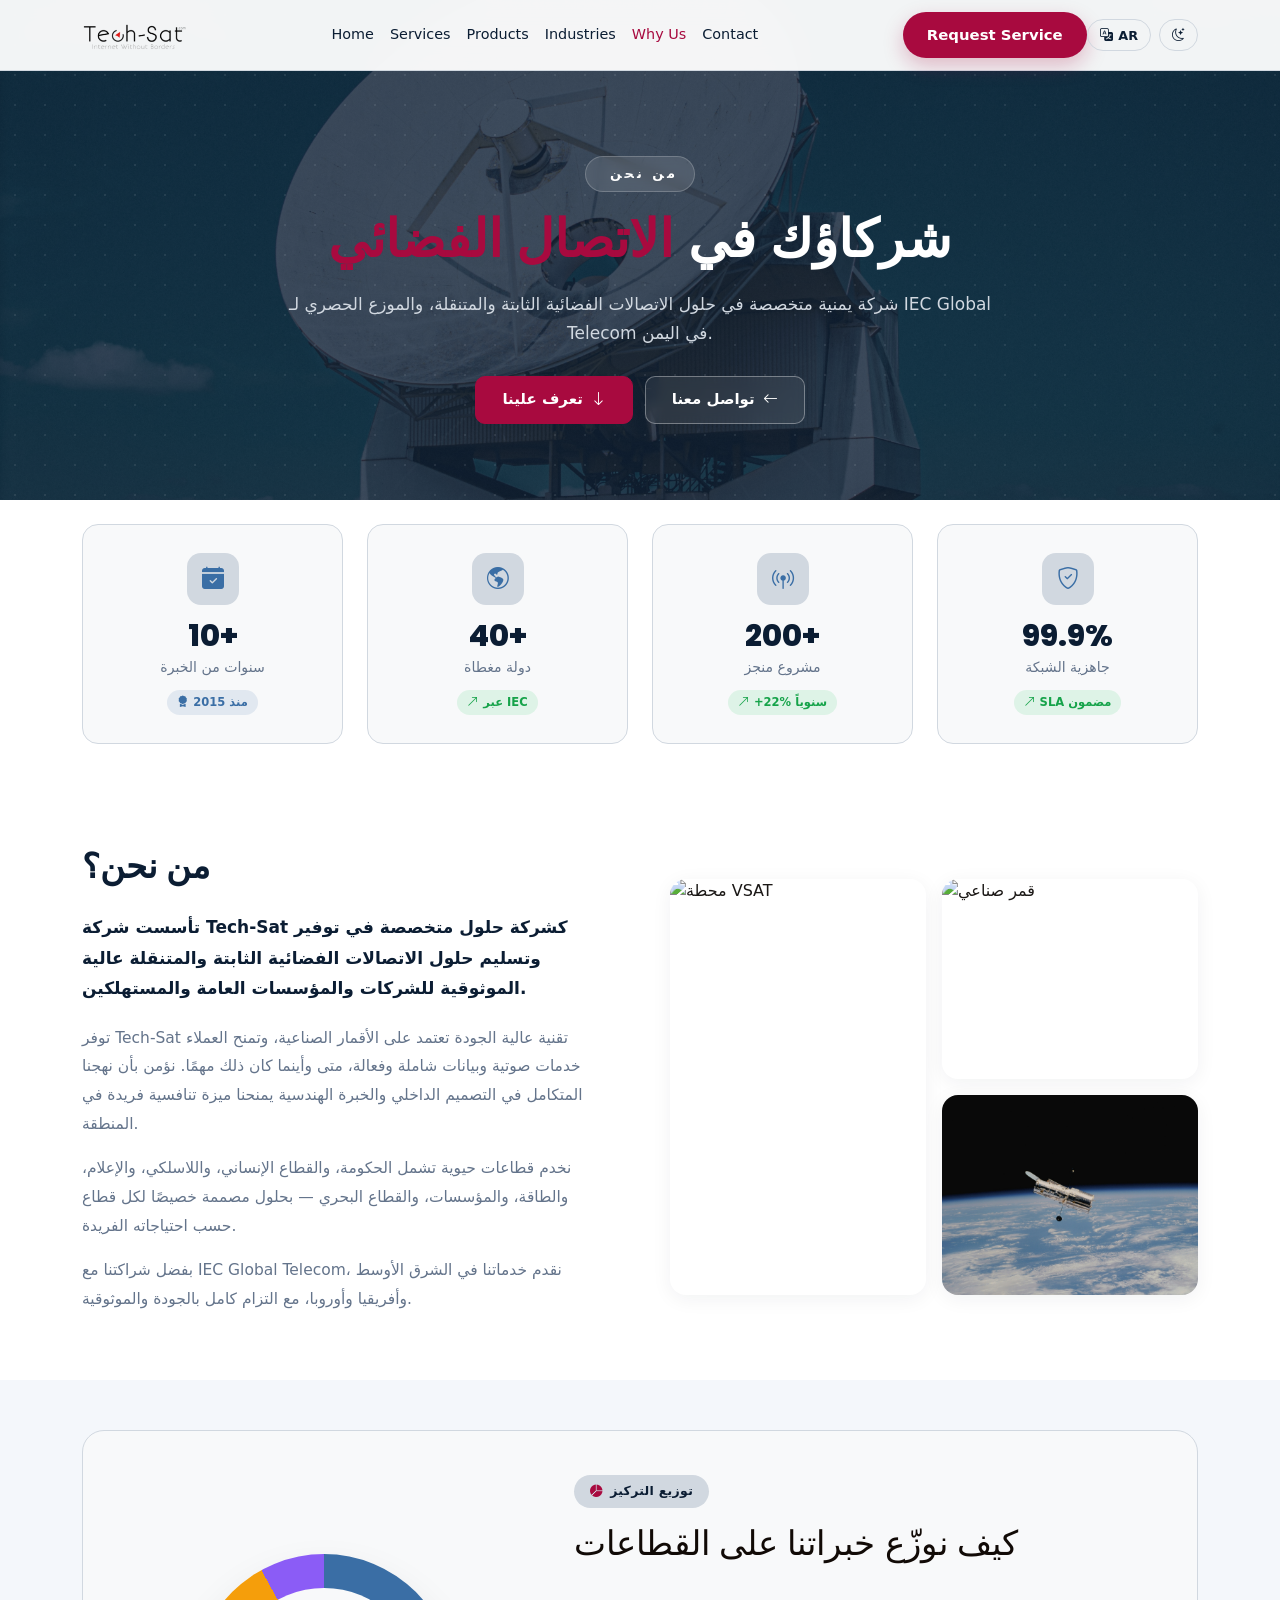
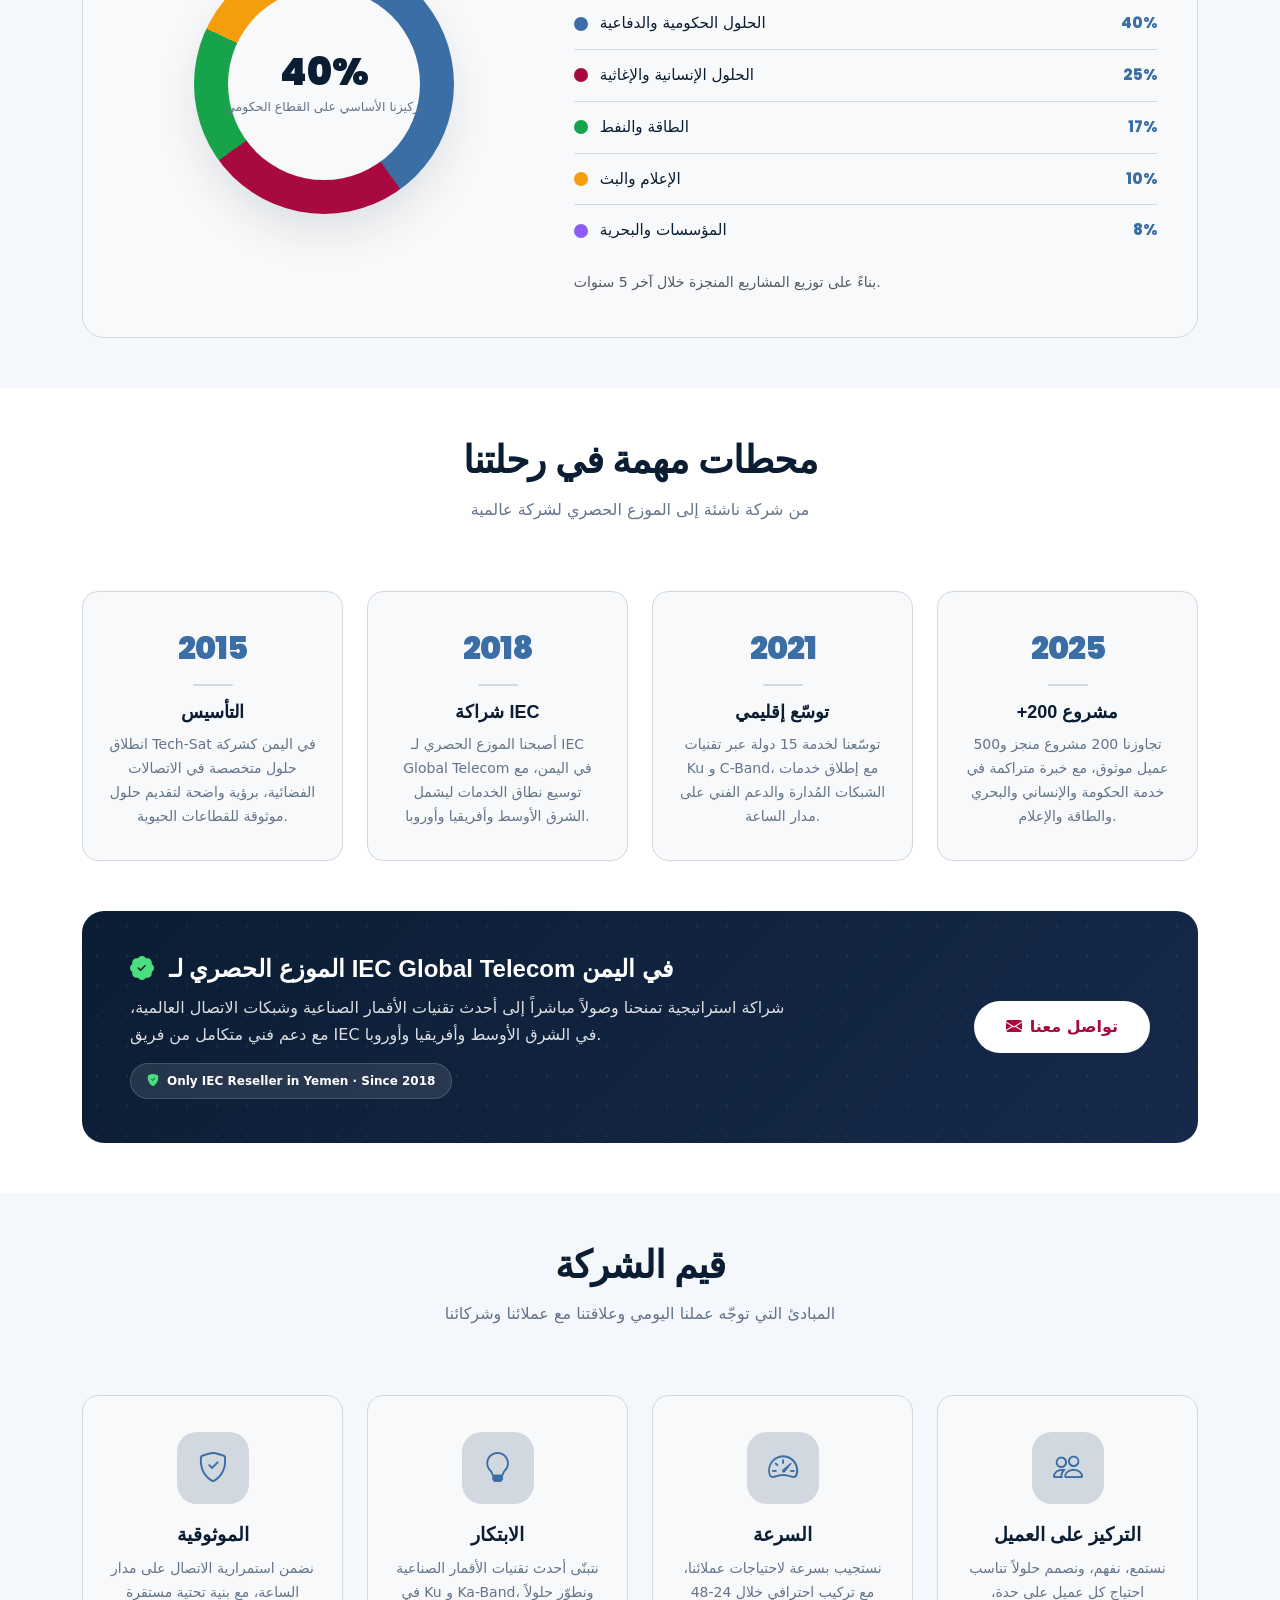
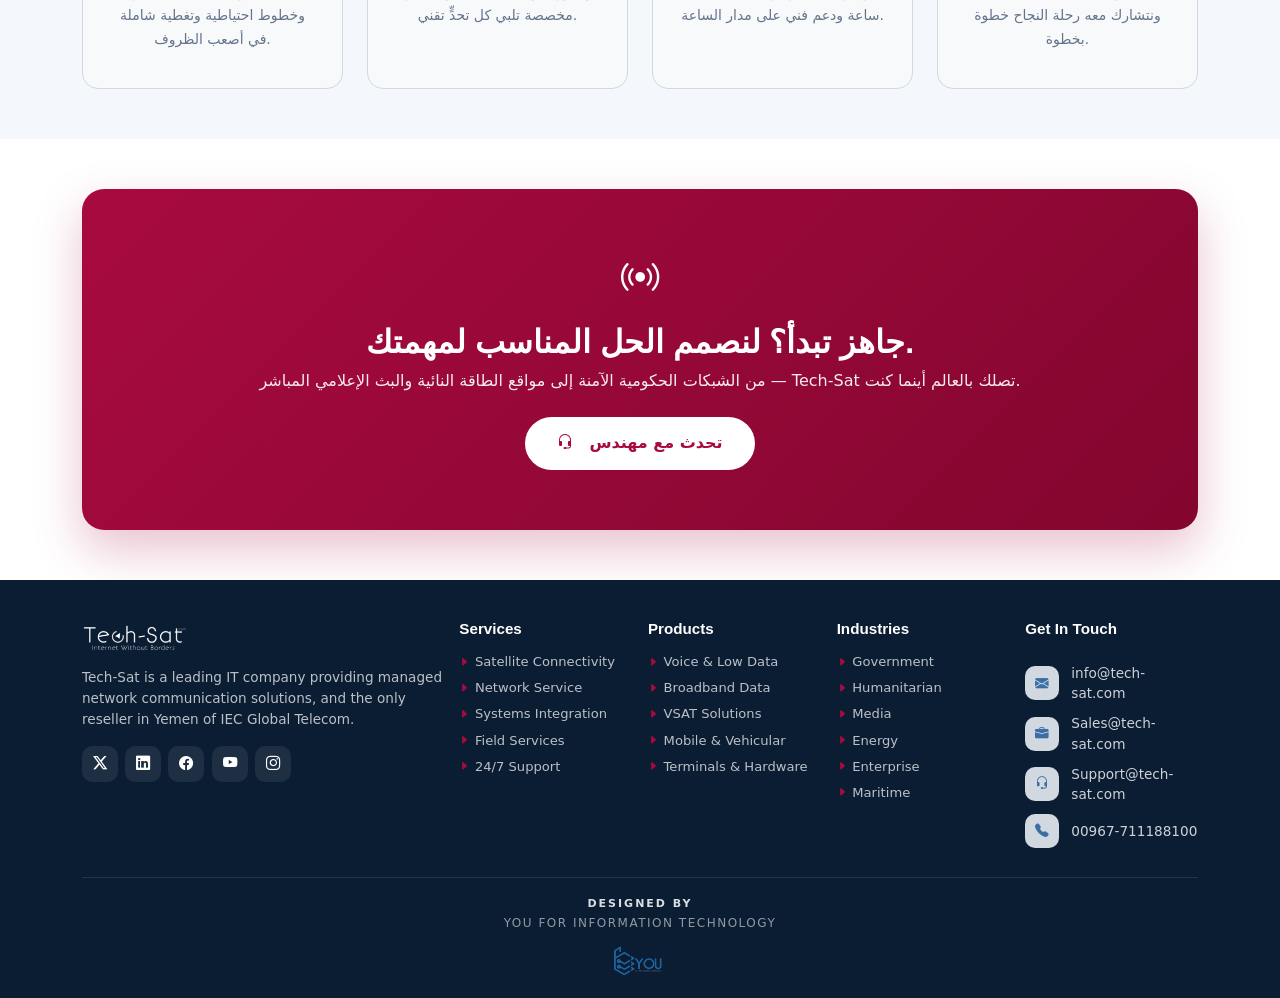
==== commit 8016a39b: "feat: mini-map, dark mode fixes, filter styling, navbar improvements" ====
--- a/about.html
+++ b/about.html
@@ -41,68 +41,84 @@
     .eyebrow i { color: var(--ts-crimson); }
     [data-theme="dark"] .eyebrow { background: #1E293B; color: #E6ECF5; }
 
-    /* ═══════════════════════════════════════════════════════
-       ABOUT HERO (from About page)
+        /* ═══════════════════════════════════════════════════════
+       ABOUT HERO — same structure as contact.html
     ═══════════════════════════════════════════════════════ */
     .about-hero {
       position: relative;
-      min-height: 560px;
-      padding: 160px 0 100px;
+      overflow: hidden;
+      min-height: 60vh;
       display: flex;
       align-items: center;
-      overflow: hidden;
-      background: var(--ts-navy);
-    }
-    .about-hero .page-hero__bg {
+      justify-content: center;
+      text-align: center;
+      color: #fff;
+      padding: 140px 0 100px;
+      background: var(--ts-navy, #0B1D33);
+    }
+    .about-hero::before {
+      content: '';
       position: absolute;
       inset: 0;
-      width: 100%;
-      height: 100%;
-      object-fit: cover;
-      object-position: center;
+      background-image:
+        linear-gradient(rgba(11, 29, 51, 0.78), rgba(11, 29, 51, 0.78)),
+        url('img product/bernd-dittrich-FIdxhTGKmps-unsplash.jpg');
+      background-size: cover;
+      background-position: center;
+      background-repeat: no-repeat;
       z-index: 0;
     }
-    .about-hero .page-hero__overlay {
+    .about-hero::after {
+      content: '';
       position: absolute;
       inset: 0;
-      background: linear-gradient(90deg, rgba(11,29,51,0.92) 0%, rgba(11,29,51,0.75) 45%, rgba(11,29,51,0.35) 100%);
+      background-image: radial-gradient(rgba(209,216,224,0.10) 1px, transparent 1px);
+      background-size: 30px 30px;
+      pointer-events: none;
       z-index: 1;
     }
+    .about-hero .container { position: relative; z-index: 2; }
     .about-hero .page-hero__content {
-      position: relative;
-      z-index: 2;
       max-width: 720px;
-      color: #fff;
+      margin: 0 auto;
     }
     .about-hero .eyebrow {
-      background: rgba(255,255,255,.12);
-      color: #fff;
-      border: 1px solid rgba(255,255,255,.2);
+      display: inline-flex;
+      align-items: center;
+      gap: .5rem;
+      background: rgba(255, 255, 255, .12);
+      color: #fff;
+      border: 1px solid rgba(255, 255, 255, .2);
       backdrop-filter: blur(6px);
+      padding: .45rem 1rem;
+      border-radius: 999px;
+      font-size: 13px;
+      font-weight: 700;
+      letter-spacing: 3px;
+      text-transform: uppercase;
       margin-bottom: 18px;
     }
     .about-hero .eyebrow i { color: var(--ts-crimson); }
     .about-hero h1 {
       margin: 0 0 20px;
       color: #fff;
-      font-size: clamp(2rem, 4.6vw, 3.4rem);
+      font-size: 52px;
       font-weight: 800;
       line-height: 1.15;
     }
     .about-hero h1 strong { color: var(--ts-crimson); font-weight: 800; }
     .about-hero p {
-      max-width: 620px;
-      margin: 0;
-      color: rgba(255,255,255,.85);
-      font-size: 1.05rem;
-      line-height: 1.8;
+      color: var(--ts-light-blue, #D1D8E0);
+      font-size: 17px;
+      max-width: 720px;
+      margin: 0 auto 28px;
+      line-height: 1.7;
     }
     .about-hero .page-hero__buttons {
-      display: flex;
-      align-items: center;
+      display: inline-flex;
       gap: 12px;
-      margin-top: 28px;
       flex-wrap: wrap;
+      justify-content: center;
     }
     .about-hero .hero-btn {
       display: inline-flex;
@@ -110,46 +126,46 @@
       justify-content: center;
       gap: 8px;
       min-height: 48px;
-      padding: 0 24px;
-      border-radius: 12px;
-      font-size: 14px;
+      padding: 0 26px;
+      border-radius: 10px;
+      font-size: 15px;
       font-weight: 700;
       text-decoration: none;
       transition: all .25s ease;
     }
     .about-hero .hero-btn.primary {
-      background: var(--ts-crimson);
-      border: 1px solid var(--ts-crimson);
-      color: #fff;
-      box-shadow: 0 8px 20px rgba(168,10,63,.3);
+      background: var(--ts-crimson, #A80A3F);
+      border: 1px solid var(--ts-crimson, #A80A3F);
+      color: #fff;
     }
     .about-hero .hero-btn.primary:hover {
-      background: var(--ts-crimson-dark);
-      border-color: var(--ts-crimson-dark);
+      background: var(--ts-crimson-dark, #83062F);
+      border-color: var(--ts-crimson-dark, #83062F);
       color: #fff;
       transform: translateY(-2px);
+      box-shadow: 0 12px 28px rgba(168, 10, 63, 0.35);
     }
     .about-hero .hero-btn.secondary {
-      background: rgba(255,255,255,.08);
-      border: 1px solid rgba(255,255,255,.3);
-      color: #fff;
-      backdrop-filter: blur(5px);
+      background: rgba(255, 255, 255, 0.08);
+      border: 1px solid rgba(255, 255, 255, 0.35);
+      color: #fff;
+      backdrop-filter: blur(6px);
     }
     .about-hero .hero-btn.secondary:hover {
-      background: rgba(255,255,255,.18);
-      border-color: rgba(255,255,255,.5);
+      background: rgba(255, 255, 255, 0.15);
+      border-color: rgba(255, 255, 255, 0.55);
       color: #fff;
       transform: translateY(-2px);
     }
     @media (max-width: 768px) {
-      .about-hero { min-height: 500px; padding: 120px 0 80px; }
-      .about-hero .page-hero__overlay {
-        background: linear-gradient(90deg, rgba(11,29,51,0.95), rgba(11,29,51,0.7));
-      }
-      .about-hero .page-hero__buttons { flex-direction: column; align-items: stretch; }
+      .about-hero { min-height: 50vh; padding: 120px 0 80px; }
+      .about-hero h1 { font-size: 34px; }
+      .about-hero p  { font-size: 15px; }
+    }
+    @media (max-width: 576px) {
+      .about-hero .page-hero__buttons { flex-direction: column; width: 100%; }
       .about-hero .hero-btn { width: 100%; }
     }
-
     /* ═══════════════════════════════════════════════════════
        SECTIONS BASE
     ═══════════════════════════════════════════════════════ */
@@ -648,9 +664,6 @@
 
     <!-- ═══════════════ HERO ═══════════════ -->
     <section class="about-hero">
-      <img src="img product/bernd-dittrich-FIdxhTGKmps-unsplash.jpg" alt="صورة الأقمار الصناعية" class="page-hero__bg">
-      <div class="page-hero__overlay"></div>
-
       <div class="container">
         <div class="page-hero__content" data-aos="fade-up">
           <span class="eyebrow"><i class="bi bi-satellite"></i> من نحن</span>
--- a/assets/css/palette.css
+++ b/assets/css/palette.css
@@ -29,7 +29,7 @@
   --ts-pink:       var(--palette-crimson);
 --ts-pink-dark:  var(--palette-crimson-dark);
 --ts-blue-dark:  var(--palette-navy-soft);
---ts-blue-light: var(--palette-light-blue)
+--ts-blue-light: var(--palette-light-blue);
   --ts-light-blue:   var(--palette-light-blue);
   --ts-white:        var(--palette-white);
   --ts-black:        var(--palette-black);
--- a/assets/css/main.css
+++ b/assets/css/main.css
@@ -909,7 +909,7 @@
  */
 .section-title {
   text-align: center;
-  padding-bottom: 60px;
+  padding-bottom: 10px;
   position: relative;
 }
 
@@ -3868,7 +3868,7 @@
 # Starter Section Section
  */
 .starter-section {
-  /* Add your styles here */
+  min-height: 1px;
 }
 
 /* 
@@ -5570,4 +5570,556 @@
   .footer-designed-by__logo {
     height: 32px !important;
   }
+}
+/* ═══════════════════════════════════════════════════════════
+   SCROLL TO TOP BUTTON
+   ═══════════════════════════════════════════════════════════ */
+.ts-scroll-top {
+  position: fixed;
+  bottom: 24px;
+  inset-inline-end: 24px;
+  width: 52px;
+  height: 52px;
+  background: var(--ts-navy);
+  color: #fff;
+  border: none;
+  border-radius: 50%;
+  display: inline-flex;
+  align-items: center;
+  justify-content: center;
+  cursor: pointer;
+  opacity: 0;
+  pointer-events: none;
+  transition: opacity .3s ease, transform .3s ease, background .25s ease;
+  transform: translateY(8px);
+  z-index: 999;
+  box-shadow: 0 6px 18px rgba(11, 29, 51, .25);
+}
+
+.ts-scroll-top.show {
+  opacity: 1;
+  pointer-events: auto;
+  transform: translateY(0);
+}
+
+.ts-scroll-top:hover {
+  background: var(--ts-crimson);
+  transform: translateY(-3px);
+}
+
+.ts-scroll-top i {
+  font-size: 24px;
+  line-height: 1;
+}
+
+[data-theme="dark"] .ts-scroll-top {
+  background: #1E293B;
+}
+[data-theme="dark"] .ts-scroll-top:hover {
+  background: var(--ts-crimson);
+}
+
+@media (max-width: 576px) {
+  .ts-scroll-top {
+    bottom: 90px;          /* فوق mobile-donate-bar */
+    inset-inline-end: 16px;
+    width: 44px;
+    height: 44px;
+  }
+  .ts-scroll-top i { font-size: 20px; }
+}
+
+/* إخفاء القديم لو موجود بالـ id القديم */
+#scrollTop { display: none !important; }
+/* ═══════════════════════════════════════════════════════════
+   DARK MODE FIX — Page Hero + Footer + Panels
+   ─────────────────────────────────────────────────────────
+   المشكلة: في [data-theme="dark"]، تصبح --ts-navy و--palette-dark-navy
+   لونَين فاتحَين (من palette.css). لكن العناصر التالية تستخدمها كخلفيات
+   داكنة، فينتج نص أبيض على خلفية فاتحة = غير مرئي.
+   الحل: تثبيت خلفية داكنة ثابتة لهذه العناصر في الوضع الليلي فقط.
+   ═══════════════════════════════════════════════════════════ */
+
+/* ─── Page Hero (كل الصفحات الفرعية) ─── */
+[data-theme="dark"] .page-hero {
+  background: #0F1729 !important;
+}
+
+
+/* ─── Home Hero (index) ─── */
+[data-theme="dark"] .hero {
+  background: linear-gradient(180deg, #0F1729 0%, #1A2540 100%) !important;
+}
+
+/* ─── Footer ─── */
+[data-theme="dark"] .footer-hw {
+  background: #0F1729 !important;
+  color: rgba(255, 255, 255, .8) !important;
+}
+[data-theme="dark"] .footer-hw h6,
+[data-theme="dark"] .footer-hw .hw-logo,
+[data-theme="dark"] .footer-hw strong {
+  color: #fff !important;
+}
+[data-theme="dark"] .footer-hw p,
+[data-theme="dark"] .footer-hw li,
+[data-theme="dark"] .footer-hw span,
+[data-theme="dark"] .footer-hw a,
+[data-theme="dark"] .footer-hw .footer-link,
+[data-theme="dark"] .footer-hw .footer-contact-item {
+  color: rgba(255, 255, 255, .72) !important;
+}
+[data-theme="dark"] .footer-hw a:hover,
+[data-theme="dark"] .footer-hw .footer-link:hover {
+  color: var(--ts-crimson) !important;
+}
+[data-theme="dark"] .footer-hw .footer-link i {
+  color: var(--ts-crimson) !important;
+}
+[data-theme="dark"] .footer-hw .footer-contact-item .ic {
+  background: #1E293B !important;
+  color: #fff !important;
+}
+[data-theme="dark"] .newsletter-input {
+  background: rgba(255, 255, 255, .08) !important;
+}
+[data-theme="dark"] .newsletter-input input {
+  color: #fff !important;
+}
+[data-theme="dark"] .newsletter-input input::placeholder {
+  color: rgba(255, 255, 255, .5) !important;
+}
+[data-theme="dark"] .newsletter-note {
+  color: rgba(255, 255, 255, .55) !important;
+}
+[data-theme="dark"] .footer-designed-by {
+  border-top-color: rgba(255, 255, 255, .1) !important;
+}
+[data-theme="dark"] .footer-designed-by__text {
+  color: rgba(255, 255, 255, .85) !important;
+}
+[data-theme="dark"] .footer-designed-by__name {
+  color: rgba(255, 255, 255, .55) !important;
+}
+
+/* ─── Contact Sidebar (صفحة التواصل) ─── */
+[data-theme="dark"] .contact-sidebar-cards {
+  background: linear-gradient(160deg, #111C33 0%, #0A1424 100%) !important;
+}
+
+/* ─── Stats Band ─── */
+[data-theme="dark"] .stats-band {
+  background: linear-gradient(135deg, #1A2540 0%, #0F1729 100%) !important;
+}
+
+/* ─── Testimonials Section ─── */
+[data-theme="dark"] .testi-section {
+  background: linear-gradient(135deg, #0F1729 0%, #1A2540 100%) !important;
+}
+
+/* ─── World Map Wrapper (صفحة التواصل) ─── */
+[data-theme="dark"] .map-wrapper {
+  background: #0F1729 !important;
+}
+
+/* ─── CTA Banner (يبقى crimson في الليلي — لا حاجة لتعديله) ─── */
+/* ═══════════════════════════════════════════════════════════
+   FIXES — Section Titles / Cards / Outline Button / Sub text
+   ═══════════════════════════════════════════════════════════ */
+
+/* ─── .section-sub (غير معرّفة في main.css — كان يستخدم لون افتراضي) ─── */
+.section-sub {
+  color: var(--ts-text-muted);
+  font-size: 16px;
+  line-height: 1.7;
+  max-width: 720px;
+}
+
+[data-theme="dark"] .section-sub {
+  color: #94A3B8 !important;
+}
+
+/* ─── .section-title (h2/h3 + p) — الوضع الليلي ─── */
+[data-theme="dark"] .section-title h1,
+[data-theme="dark"] .section-title h2,
+[data-theme="dark"] .section-title h3,
+[data-theme="dark"] h1.section-title,
+[data-theme="dark"] h2.section-title,
+[data-theme="dark"] h3.section-title {
+  color: #ffffff !important;
+}
+
+[data-theme="dark"] .section-title p {
+  color: #94A3B8 !important;
+}
+
+/* ─── البطاقات (contact-card, about-card, why-card, cause-card...) ─── */
+[data-theme="dark"] .contact-card,
+[data-theme="dark"] .about-card,
+[data-theme="dark"] .why-card,
+[data-theme="dark"] .cause-card,
+[data-theme="dark"] .vol-card {
+  background: #111C33 !important;
+  border-color: #2A3A5C !important;
+}
+
+/* نصوص داخل البطاقات */
+[data-theme="dark"] .contact-card h1,
+[data-theme="dark"] .contact-card h2,
+[data-theme="dark"] .contact-card h3,
+[data-theme="dark"] .contact-card h4,
+[data-theme="dark"] .contact-card h5,
+[data-theme="dark"] .contact-card h6,
+[data-theme="dark"] .about-card h1,
+[data-theme="dark"] .about-card h2,
+[data-theme="dark"] .about-card h3,
+[data-theme="dark"] .about-card h4,
+[data-theme="dark"] .about-card h5,
+[data-theme="dark"] .about-card h6,
+[data-theme="dark"] .why-card h1,
+[data-theme="dark"] .why-card h2,
+[data-theme="dark"] .why-card h3,
+[data-theme="dark"] .why-card h4,
+[data-theme="dark"] .why-card h5,
+[data-theme="dark"] .why-card h6 {
+  color: #ffffff !important;
+}
+
+[data-theme="dark"] .contact-card p,
+[data-theme="dark"] .contact-card span,
+[data-theme="dark"] .contact-card li,
+[data-theme="dark"] .contact-card strong,
+[data-theme="dark"] .about-card p,
+[data-theme="dark"] .about-card span,
+[data-theme="dark"] .about-card li,
+[data-theme="dark"] .about-card strong,
+[data-theme="dark"] .why-card p,
+[data-theme="dark"] .why-card span,
+[data-theme="dark"] .why-card li,
+[data-theme="dark"] .why-card strong {
+  color: #E6ECF5 !important;
+}
+
+/* النصوص الرمادية تبقى باهتة */
+[data-theme="dark"] .contact-card .text-muted,
+[data-theme="dark"] .about-card .text-muted,
+[data-theme="dark"] .why-card .text-muted,
+[data-theme="dark"] .contact-card .small,
+[data-theme="dark"] .about-card .small,
+[data-theme="dark"] .why-card .small {
+  color: #94A3B8 !important;
+}
+
+/* ─── About list (index) ─── */
+[data-theme="dark"] .about-list li {
+  border-bottom-color: #2A3A5C !important;
+}
+
+[data-theme="dark"] .about-list strong {
+  color: #ffffff !important;
+}
+
+[data-theme="dark"] .about-list .ic {
+  background: #1E293B !important;
+  color: #E6ECF5 !important;
+}
+
+/* ─── .hero-lead (index) ─── */
+[data-theme="dark"] .hero-lead {
+  color: #94A3B8 !important;
+}
+
+/* ─── .btn-hw-outline — غير معرّفة في main.css! أضفها كاملة ─── */
+.btn-hw-outline {
+  background: transparent;
+  color: var(--ts-navy);
+  border: 1.5px solid var(--ts-border);
+  border-radius: 999px;
+  padding: .75rem 1.5rem;
+  font-weight: 600;
+  display: inline-flex;
+  align-items: center;
+  justify-content: center;
+  gap: .5rem;
+  text-decoration: none;
+  transition: all .25s ease;
+  font-size: .93rem;
+  cursor: pointer;
+  font-family: inherit;
+}
+
+.btn-hw-outline:hover {
+  color: var(--ts-blue);
+  border-color: var(--ts-blue);
+  background: transparent;
+  transform: translateY(-2px);
+}
+
+.btn-hw-outline i {
+  font-size: 1em;
+  color: inherit;
+}
+
+/* Dark mode */
+[data-theme="dark"] .btn-hw-outline,
+[data-theme="dark"] a.btn-hw-outline {
+  background: transparent !important;
+  color: #E6ECF5 !important;
+  border-color: #3A4A68 !important;
+}
+
+[data-theme="dark"] .btn-hw-outline:hover,
+[data-theme="dark"] a.btn-hw-outline:hover {
+  color: var(--ts-crimson) !important;
+  border-color: var(--ts-crimson) !important;
+  background: transparent !important;
+}
+
+/* ─── Forms (contact.html) — Dark mode ─── */
+[data-theme="dark"] .contact-form-wrap {
+  background: #111C33 !important;
+  border-color: #2A3A5C !important;
+}
+
+[data-theme="dark"] .contact-form-wrap h3 {
+  color: #ffffff !important;
+}
+
+[data-theme="dark"] .contact-form-wrap > p {
+  color: #94A3B8 !important;
+}
+
+[data-theme="dark"] .form-field label {
+  color: #E6ECF5 !important;
+}
+
+[data-theme="dark"] .form-field input,
+[data-theme="dark"] .form-field textarea,
+[data-theme="dark"] .form-field select {
+  color: #E6ECF5 !important;
+  background: #0F1729 !important;
+  border-color: #2A3A5C !important;
+}
+
+[data-theme="dark"] .form-field input::placeholder,
+[data-theme="dark"] .form-field textarea::placeholder {
+  color: #6B7B98 !important;
+}
+
+[data-theme="dark"] .form-field input:focus,
+[data-theme="dark"] .form-field textarea:focus,
+[data-theme="dark"] .form-field select:focus {
+  background: #0F1729 !important;
+  border-color: var(--ts-blue) !important;
+}
+
+/* ─── Section--alt (خلفية بديلة) ─── */
+[data-theme="dark"] .section--alt {
+  background: #0A1424 !important;
+}
+
+/* ─── FAQ Accordion — Dark mode ─── */
+[data-theme="dark"] .shadcn-accordion-title,
+[data-theme="dark"] .shadcn-accordion .accordion-button {
+  color: #E6ECF5 !important;
+}
+
+[data-theme="dark"] .shadcn-accordion-subtitle,
+[data-theme="dark"] .shadcn-accordion-content {
+  color: #94A3B8 !important;
+}
+
+[data-theme="dark"] .shadcn-accordion .accordion-item {
+  border-bottom-color: #2A3A5C !important;
+}
+
+[data-theme="dark"] .shadcn-accordion-icon {
+  border-color: #2A3A5C !important;
+}
+
+/* ─── .bg-white (index sections) — Dark mode ─── */
+[data-theme="dark"] .bg-white {
+  background: #0F1729 !important;
+}
+
+/* ─── Testimonials cards ─── */
+[data-theme="dark"] .testi-name {
+  color: #fff !important;
+}
+
+[data-theme="dark"] .testi-role {
+  color: rgba(255, 255, 255, .7) !important;
+}
+/* ═══════════════════════════════════════════════════════════
+   HERO TEXT — Dark mode visibility fix
+   ═══════════════════════════════════════════════════════════ */
+
+/* ─── .page-hero (contact + sub-pages) ─── */
+[data-theme="dark"] .page-hero p,
+[data-theme="dark"] .page-hero .page-hero__content p {
+  color: rgba(255, 255, 255, 0.85) !important;
+}
+
+[data-theme="dark"] .page-hero h1 {
+  color: #ffffff !important;
+}
+
+[data-theme="dark"] .page-hero h1 strong {
+  color: var(--ts-crimson) !important;
+}
+
+[data-theme="dark"] .page-hero .subtitle-tag {
+  color: rgba(255, 255, 255, 0.7) !important;
+}
+
+/* ─── .about-hero ─── */
+[data-theme="dark"] .about-hero p {
+  color: rgba(255, 255, 255, 0.85) !important;
+}
+
+[data-theme="dark"] .about-hero h1 {
+  color: #ffffff !important;
+}
+
+[data-theme="dark"] .about-hero h1 strong {
+  color: var(--ts-crimson) !important;
+}
+
+[data-theme="dark"] .about-hero .eyebrow {
+  background: rgba(255, 255, 255, 0.12) !important;
+  color: #ffffff !important;
+  border-color: rgba(255, 255, 255, 0.2) !important;
+}
+
+/* ─── .hero (index) ─── */
+[data-theme="dark"] .hero p,
+[data-theme="dark"] .hero-lead {
+  color: rgba(255, 255, 255, 0.75) !important;
+}
+
+[data-theme="dark"] .hero-title {
+  color: #ffffff !important;
+}
+
+/* ═══════════════════════════════════════════════════════════
+   DARK MODE — shared fallback for every page
+   ═══════════════════════════════════════════════════════════ */
+[data-theme="dark"] {
+  --background-color: #0f1729;
+  --default-color: #e6ecf5;
+  --heading-color: #ffffff;
+  --surface-color: #111c33;
+  --contrast-color: #ffffff;
+  --nav-dropdown-background-color: #111c33;
+  --nav-dropdown-color: #e6ecf5;
+  color-scheme: dark;
+}
+
+[data-theme="dark"] body,
+[data-theme="dark"] section,
+[data-theme="dark"] .section,
+[data-theme="dark"] main,
+[data-theme="dark"] .page-title {
+  background-color: #0f1729;
+  color: #e6ecf5;
+}
+
+[data-theme="dark"] h1,
+[data-theme="dark"] h2,
+[data-theme="dark"] h3,
+[data-theme="dark"] h4,
+[data-theme="dark"] h5,
+[data-theme="dark"] h6,
+[data-theme="dark"] .card,
+[data-theme="dark"] label,
+[data-theme="dark"] .form-label {
+  color: #ffffff;
+}
+
+[data-theme="dark"] p,
+[data-theme="dark"] li,
+[data-theme="dark"] td,
+[data-theme="dark"] th,
+[data-theme="dark"] .text-muted {
+  color: #c5d0e2;
+}
+
+[data-theme="dark"] .card,
+[data-theme="dark"] .modal-content,
+[data-theme="dark"] .accordion-item,
+[data-theme="dark"] .list-group-item,
+[data-theme="dark"] .table,
+[data-theme="dark"] .bg-light,
+[data-theme="dark"] .bg-white,
+[data-theme="dark"] input,
+[data-theme="dark"] select,
+[data-theme="dark"] textarea {
+  background-color: #111c33;
+  color: #e6ecf5;
+  border-color: #2a3a5c;
+}
+
+[data-theme="dark"] input::placeholder,
+[data-theme="dark"] textarea::placeholder {
+  color: #94a3b8;
+}
+
+[data-theme="dark"] .table > :not(caption) > * > *,
+[data-theme="dark"] .border,
+[data-theme="dark"] .border-top,
+[data-theme="dark"] .border-bottom {
+  border-color: #2a3a5c !important;
+}
+
+[data-theme="dark"] .navbar,
+[data-theme="dark"] .header {
+  background-color: #0f1729 !important;
+  color: #ffffff;
+}
+
+[data-theme="dark"] .navmenu a,
+[data-theme="dark"] .navbar a,
+[data-theme="dark"] .dropdown-item {
+  color: #e6ecf5;
+}
+
+[data-theme="dark"] .navmenu ul,
+[data-theme="dark"] .dropdown-menu {
+  background-color: #111c33;
+  border-color: #2a3a5c;
+}
+
+[data-theme="dark"] .btn-close {
+  filter: invert(1) grayscale(1) brightness(2);
+}
+
+[data-theme="dark"] a:hover,
+[data-theme="dark"] .navmenu a:hover,
+[data-theme="dark"] .dropdown-item:hover {
+  color: var(--ts-crimson, #a80a3f);
+}
+/* ═══════════════════════════════════════════════════════════
+   NAVBAR — Force FIXED positioning (stays on scroll)
+   ═══════════════════════════════════════════════════════════ */
+
+.navbar-hw,
+.navbar-hw.fixed-top {
+  position: fixed !important;
+  top: 0 !important;
+  left: 0 !important;
+  right: 0 !important;
+  width: 100% !important;
+  z-index: 1030 !important;
+}
+
+/* ─── Shadow عند التمرير ─── */
+.navbar-hw.scrolled,
+.navbar-hw.is-scrolled {
+  box-shadow: 0 4px 20px rgba(11, 29, 51, 0.10) !important;
+}
+
+/* ─── Dark mode shadow ─── */
+[data-theme="dark"] .navbar-hw.scrolled,
+[data-theme="dark"] .navbar-hw.is-scrolled {
+  box-shadow: 0 4px 20px rgba(0, 0, 0, 0.4) !important;
 }
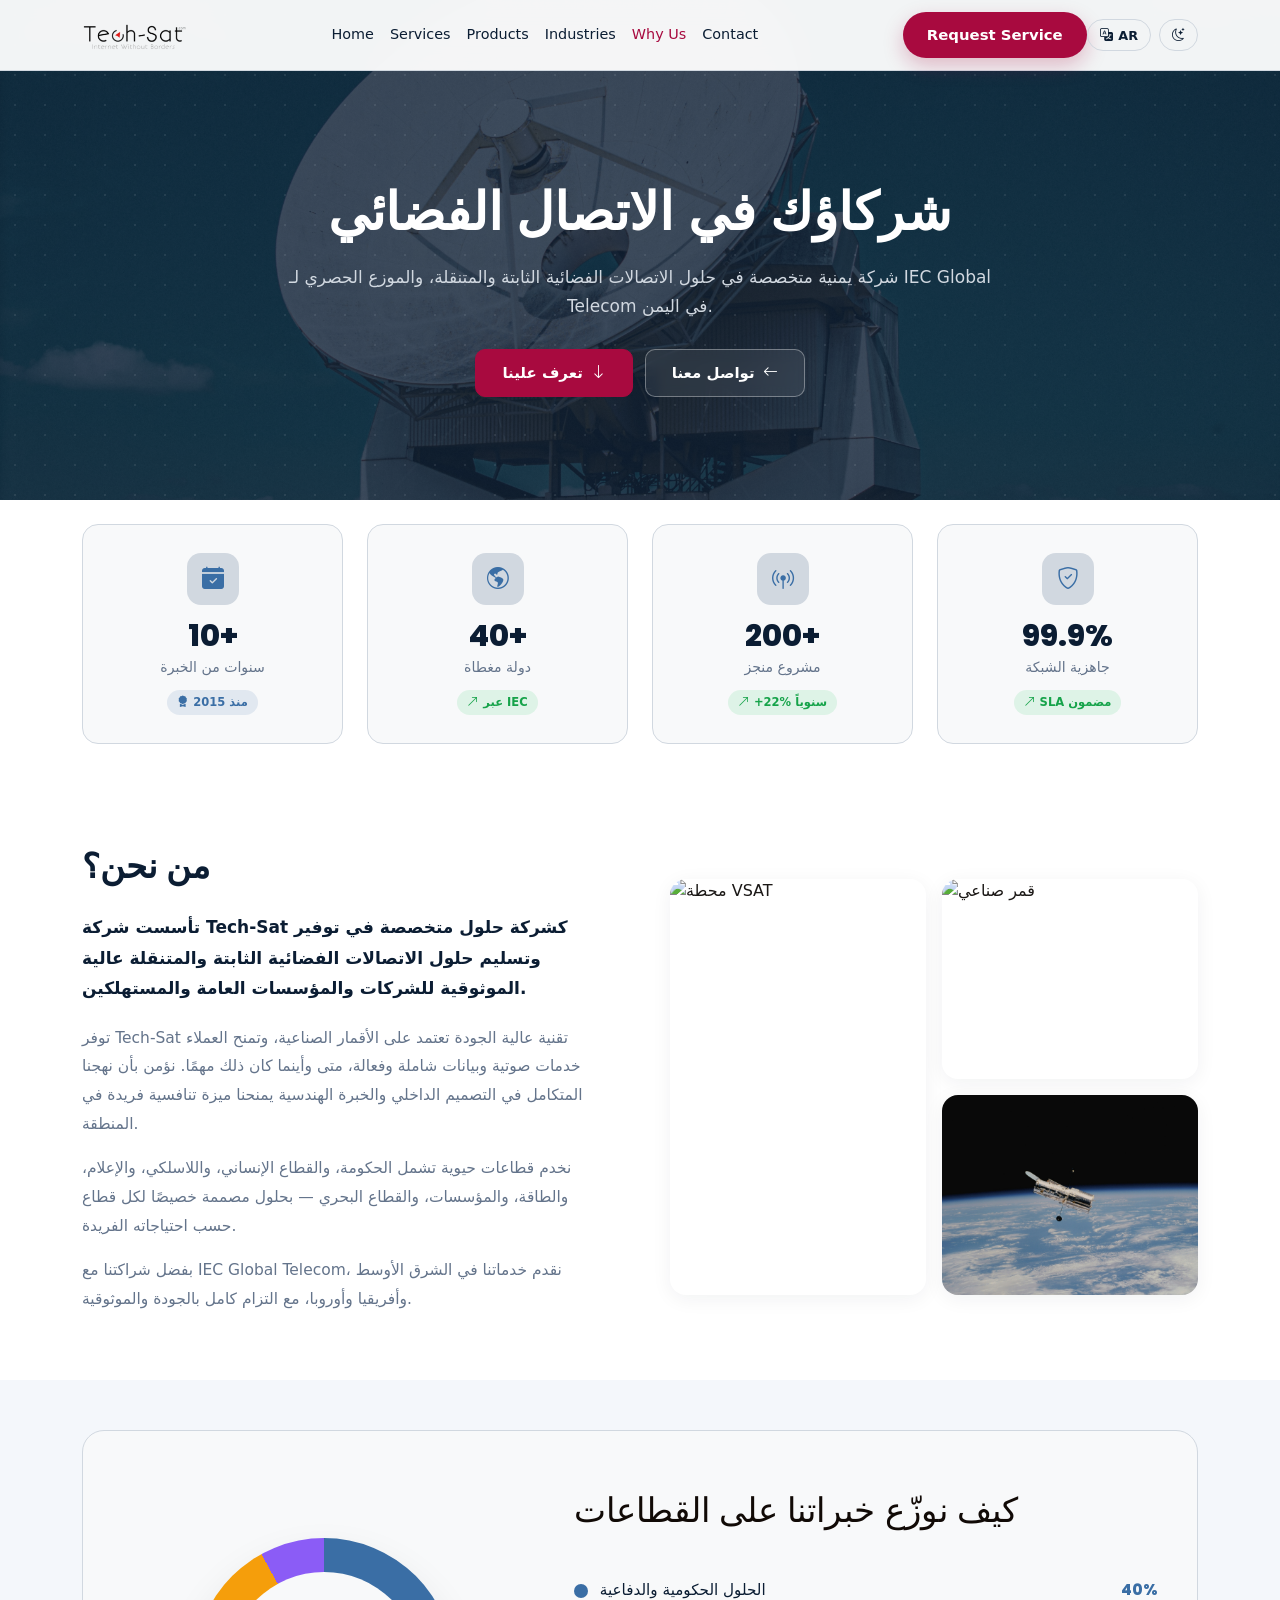
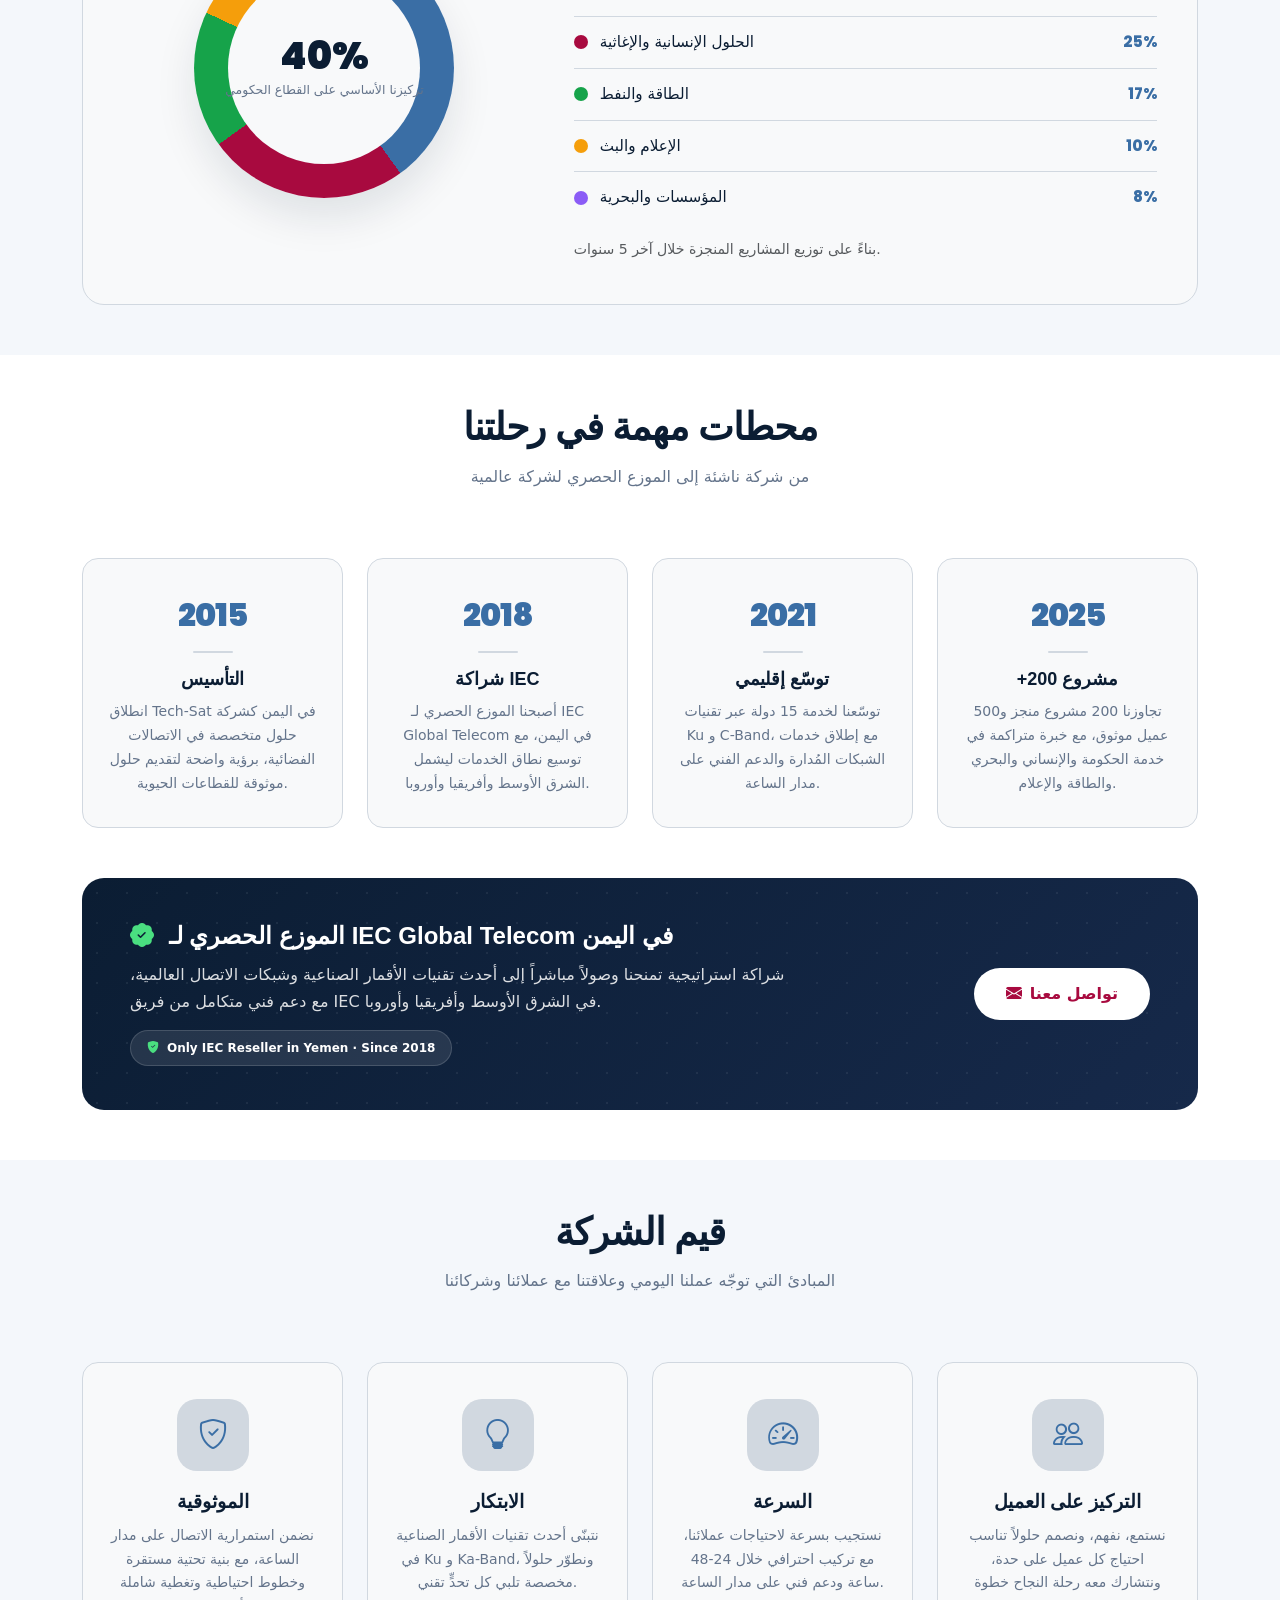
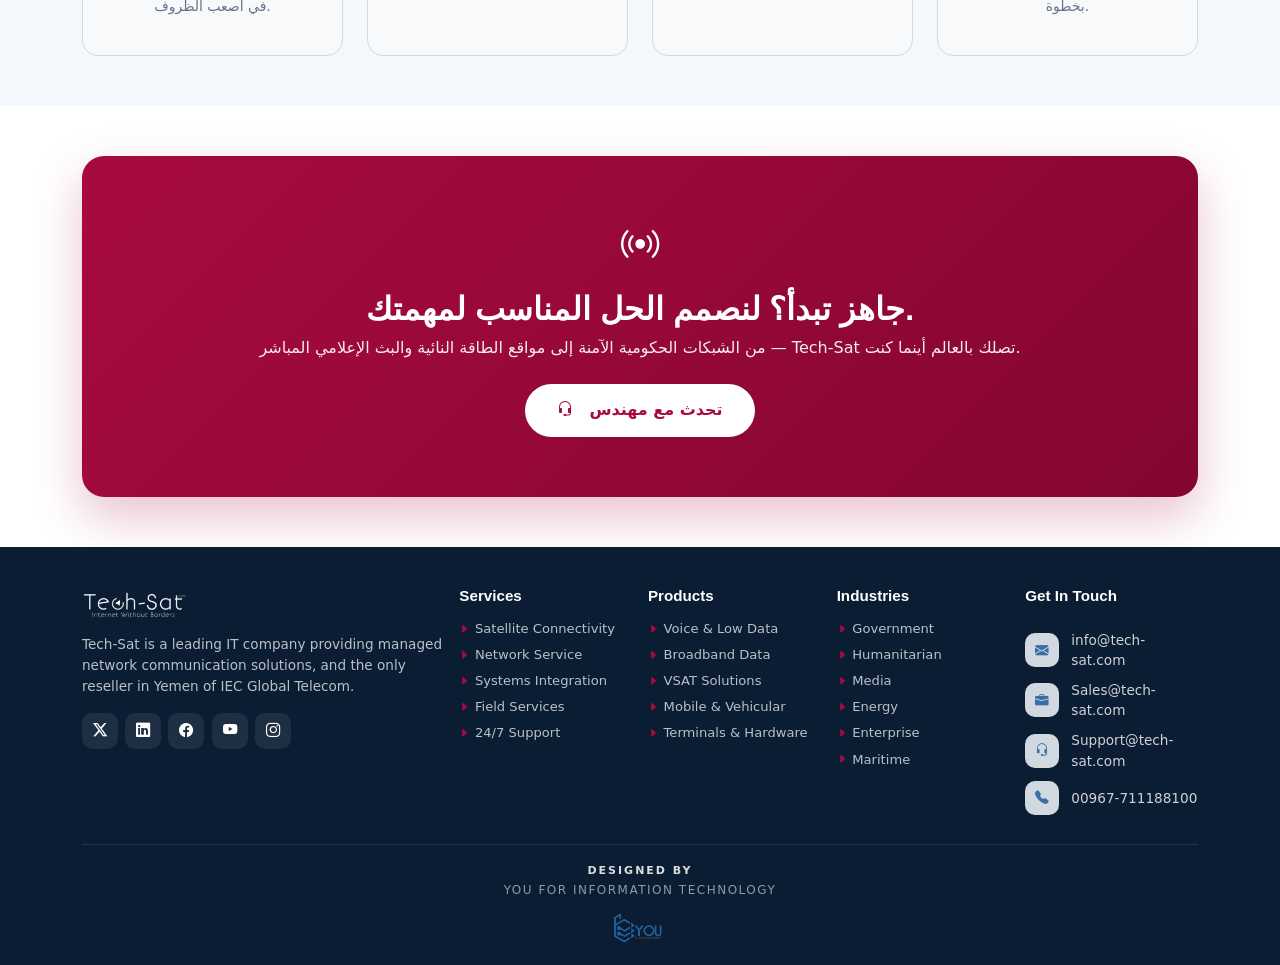
==== commit e1b7ad70: "refactor: remove world map section from index, update about hero" ====
--- a/about.html
+++ b/about.html
@@ -23,23 +23,6 @@
   <link href="assets/css/main.css" rel="stylesheet">
 
   <style>
-    /* ═══════════════════════════════════════════════════════
-       EYEBROW TAG (from Financial Reports)
-    ═══════════════════════════════════════════════════════ */
-    .eyebrow {
-      display: inline-flex;
-      align-items: center;
-      gap: .5rem;
-      background: var(--ts-light-blue);
-      color: var(--ts-navy);
-      padding: .45rem 1rem;
-      border-radius: 999px;
-      font-size: .78rem;
-      font-weight: 700;
-      letter-spacing: .3px;
-    }
-    .eyebrow i { color: var(--ts-crimson); }
-    [data-theme="dark"] .eyebrow { background: #1E293B; color: #E6ECF5; }
 
         /* ═══════════════════════════════════════════════════════
        ABOUT HERO — same structure as contact.html
@@ -666,10 +649,8 @@
     <section class="about-hero">
       <div class="container">
         <div class="page-hero__content" data-aos="fade-up">
-          <span class="eyebrow"><i class="bi bi-satellite"></i> من نحن</span>
-          <h1>شركاؤك في <strong>الاتصال الفضائي</strong></h1>
+          <h1>شركاؤك في الاتصال الفضائي</h1>
           <p>شركة يمنية متخصصة في حلول الاتصالات الفضائية الثابتة والمتنقلة، والموزع الحصري لـ IEC Global Telecom في اليمن.</p>
-
           <div class="page-hero__buttons">
             <a href="#about" class="hero-btn primary">
               تعرف علينا <i class="bi bi-arrow-down"></i>
@@ -765,7 +746,7 @@
               </div>
             </div>
             <div class="col-lg-7">
-              <span class="eyebrow"><i class="bi bi-pie-chart-fill"></i> توزيع التركيز</span>
+
               <h2 class="section-title mt-3 mb-4" style="text-align:start; font-size:clamp(1.6rem,2.8vw,2.1rem);">
                 كيف نوزّع خبراتنا على القطاعات
               </h2>
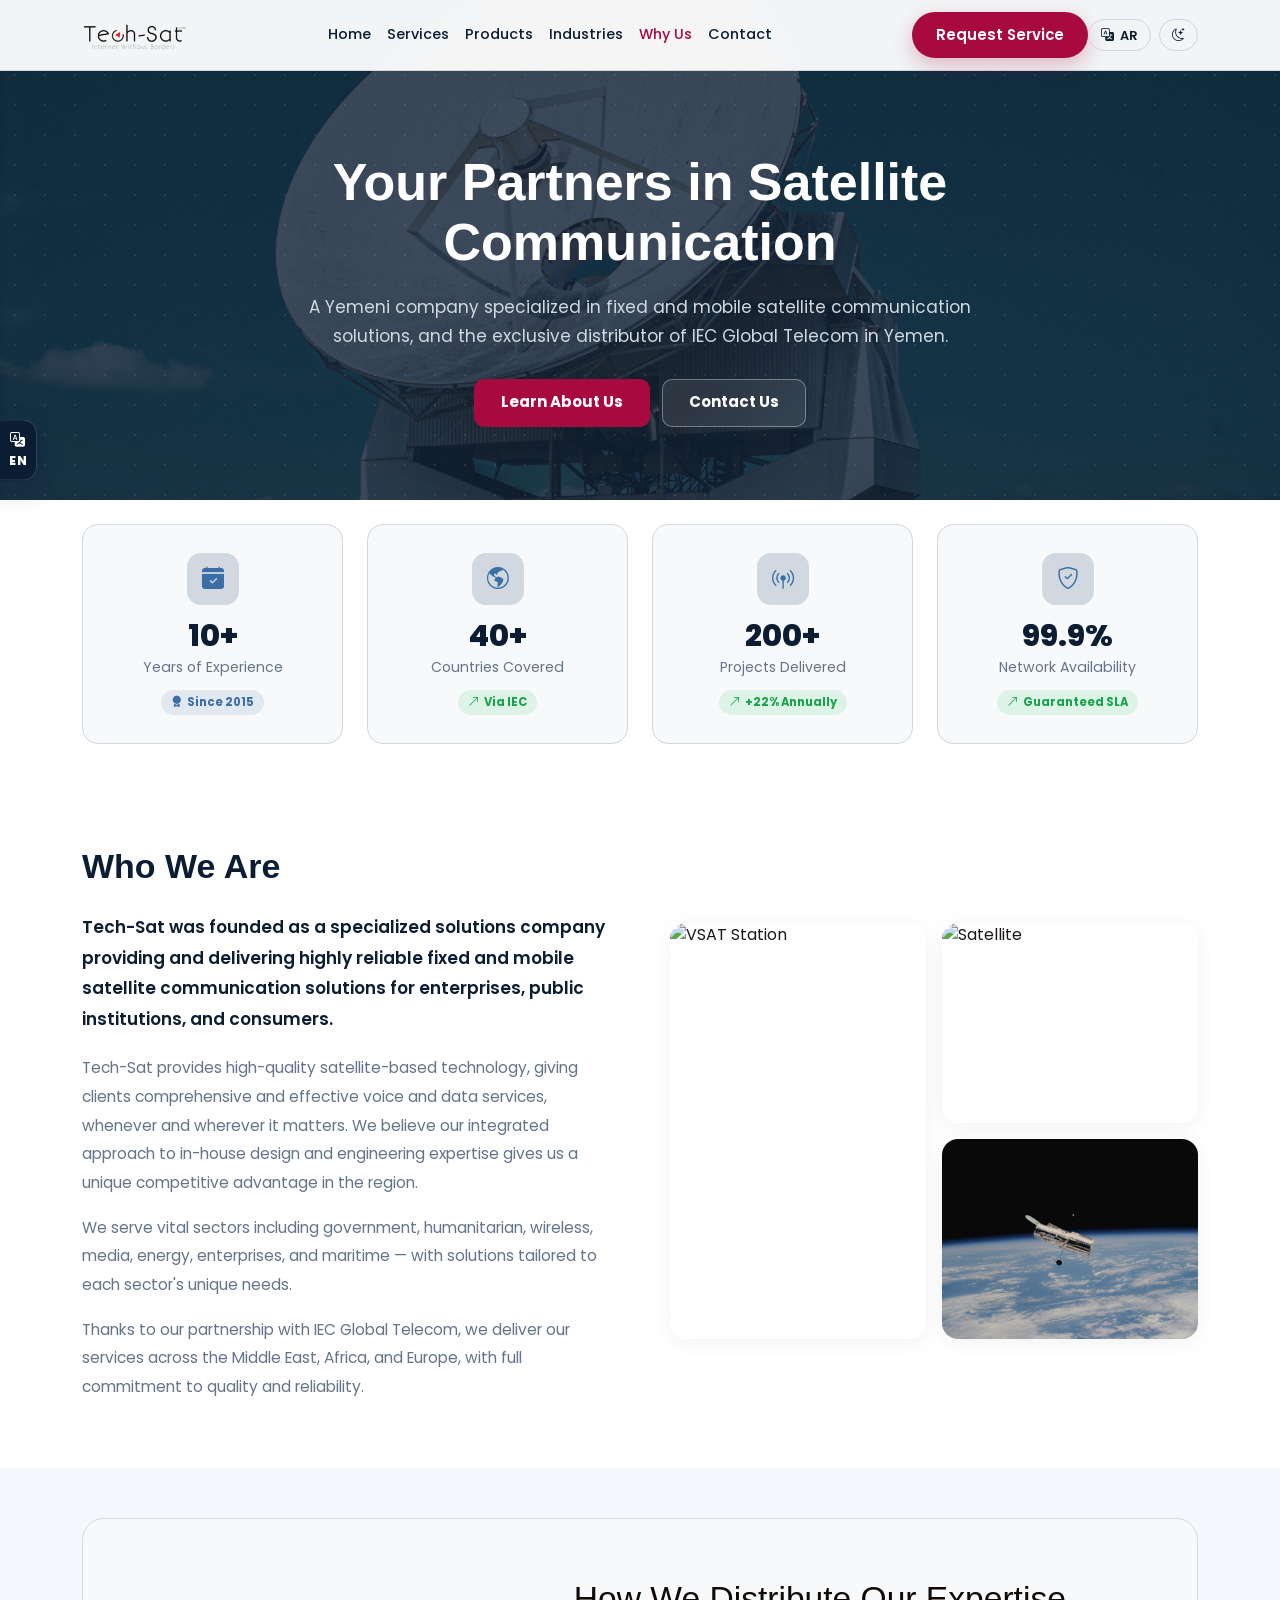
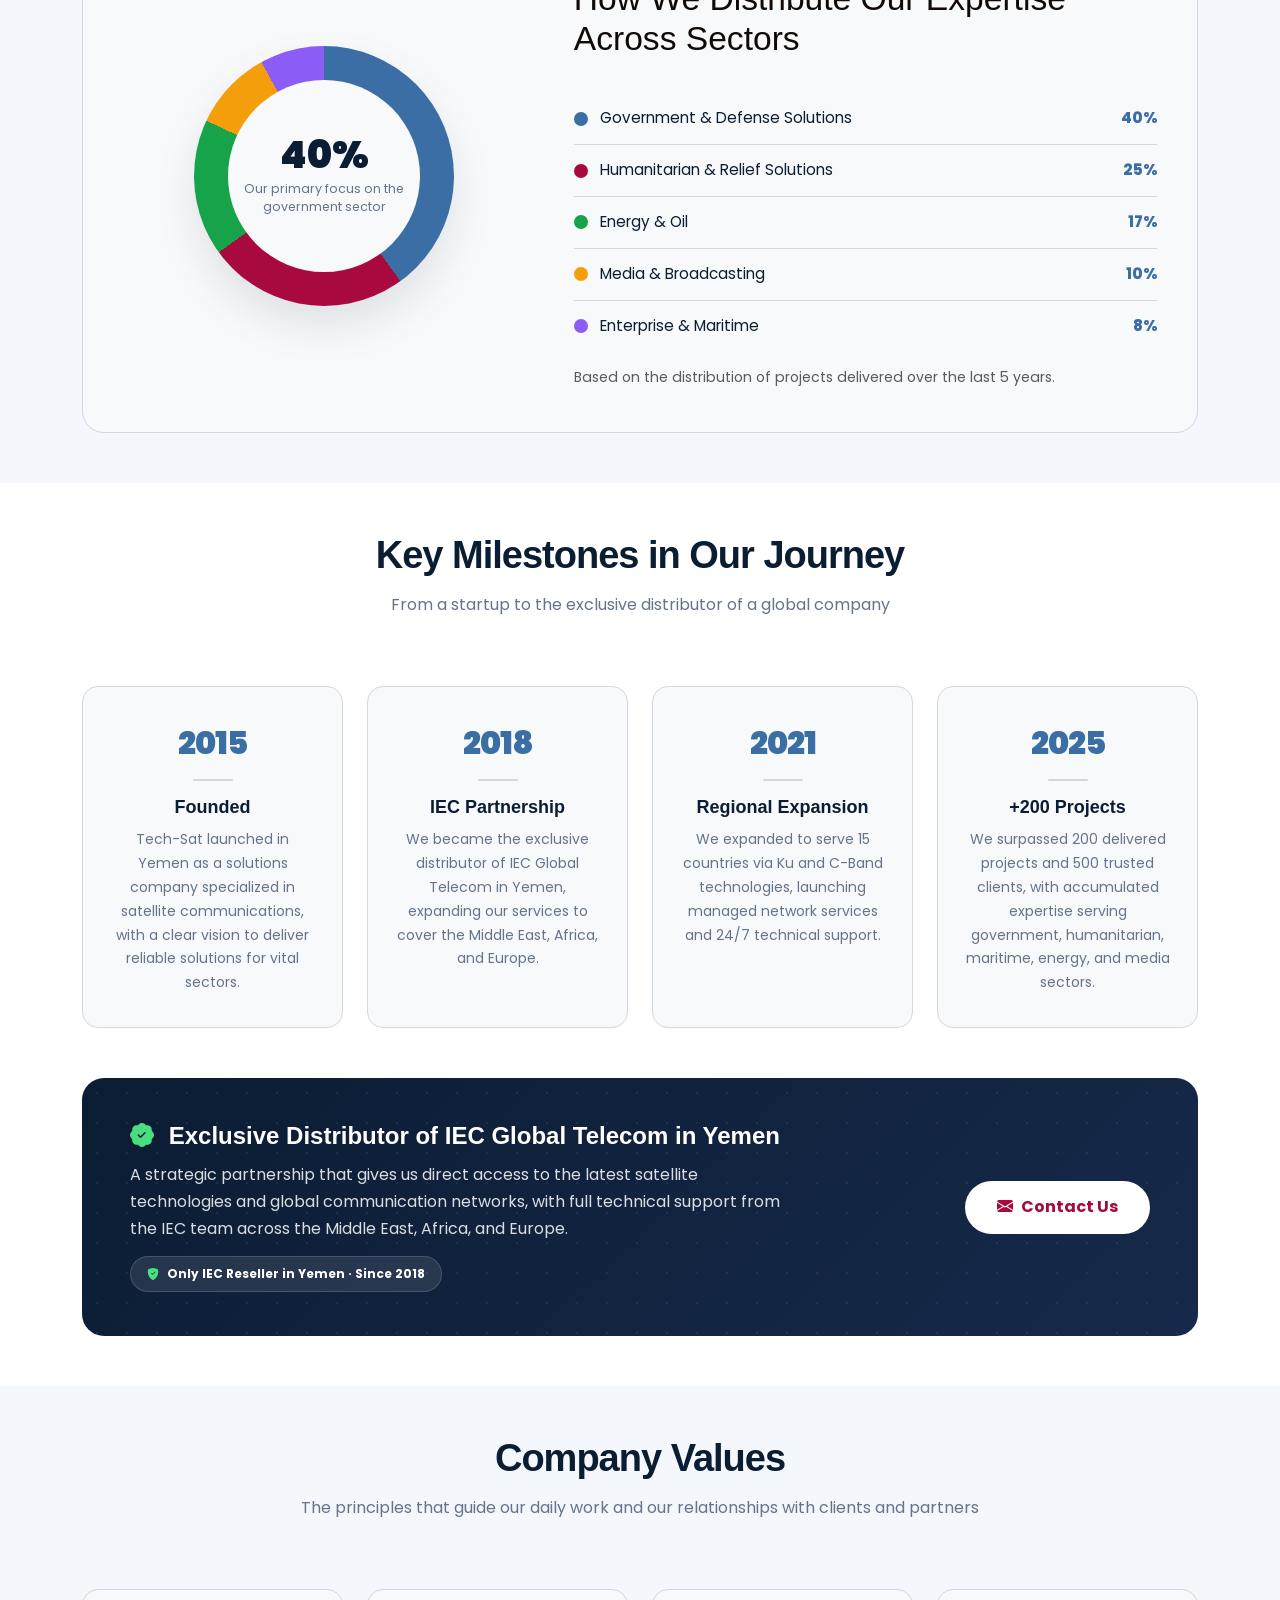
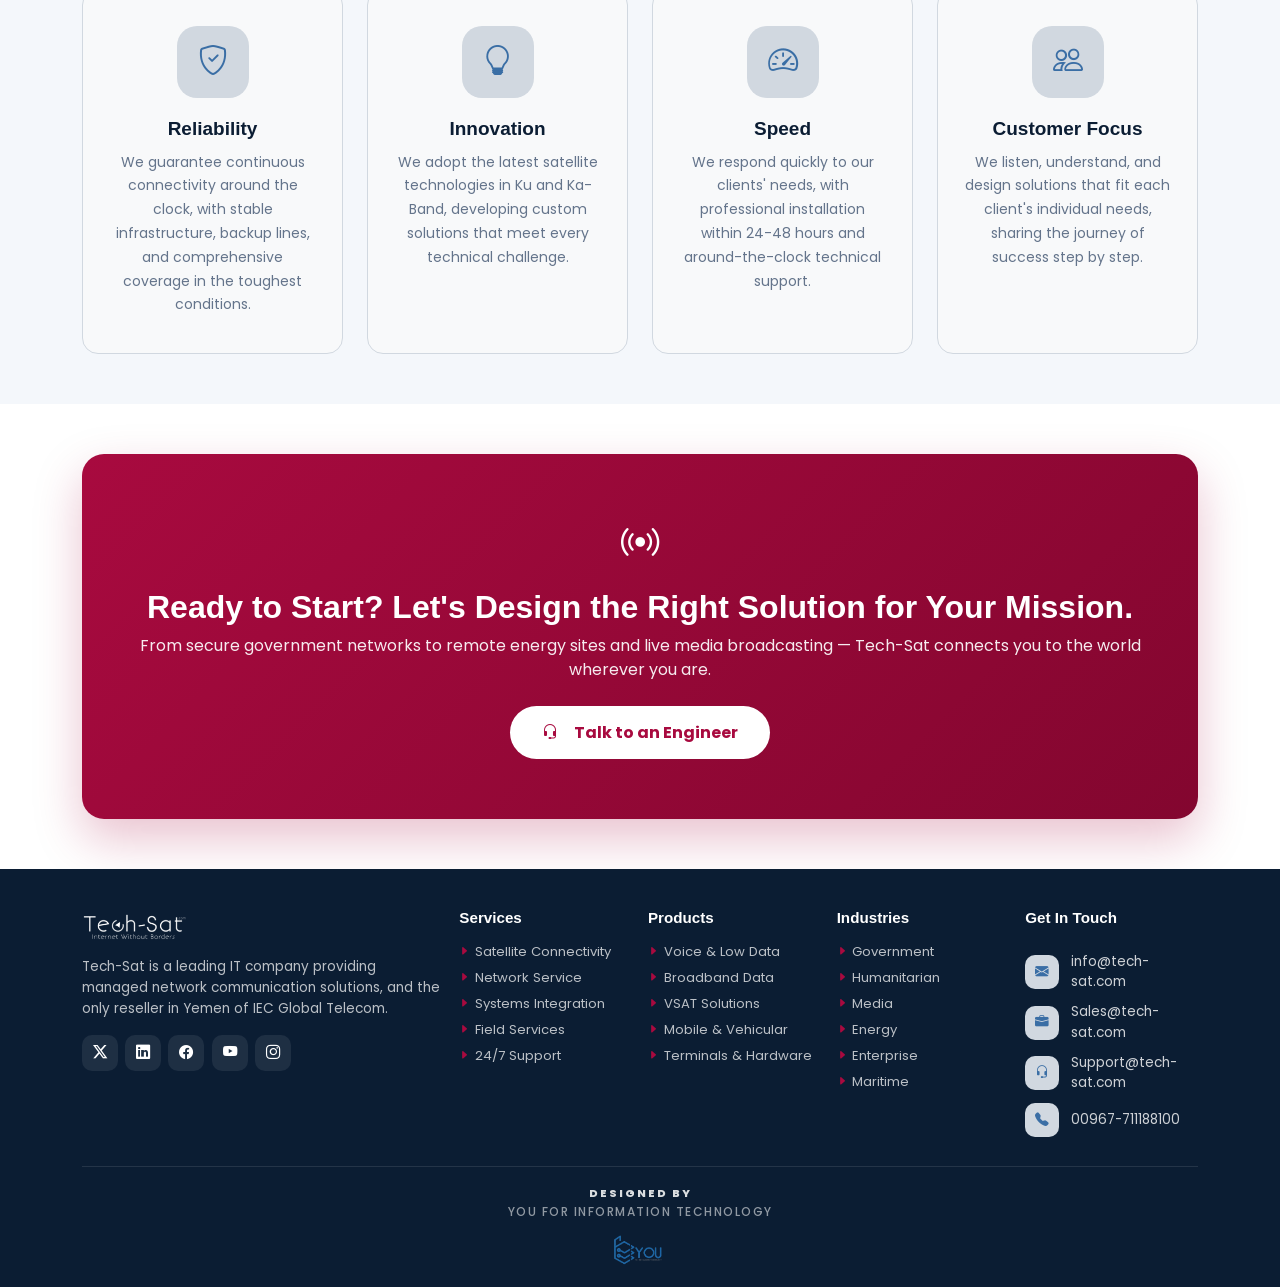
==== commit 20bc29e3: "feat(i18n): bilingual EN/AR support + unified hero layout across pages" ====
--- a/about.html
+++ b/about.html
@@ -7,6 +7,19 @@
   <title>من نحن — Tech-Sat</title>
   <meta name="description" content="تعرّف على Tech-Sat — شركة يمنية رائدة في حلول الاتصالات الفضائية، الموزع الحصري لـ IEC Global Telecom.">
 
+  <!-- ── Instant language restore (prevents flash) ── -->
+  <script>
+    (function () {
+      try {
+        var l = localStorage.getItem('techsat-lang');
+        if (l === 'en') {
+          document.documentElement.setAttribute('lang', 'en');
+          document.documentElement.setAttribute('dir', 'ltr');
+        }
+      } catch (e) { /* ignore */ }
+    })();
+  </script>
+
   <link href="assets/img/favicon.ico" rel="icon">
   <link href="assets/img/apple-touch-icon.png" rel="apple-touch-icon">
 
@@ -24,7 +37,62 @@
 
   <style>
 
-        /* ═══════════════════════════════════════════════════════
+    /* ═══════════════════════════════════════════════════════
+       FONT PER DIRECTION
+    ═══════════════════════════════════════════════════════ */
+    html[dir="rtl"] body { font-family: 'Tajawal', 'Poppins', sans-serif; }
+    html[dir="ltr"] body,
+    html[dir="ltr"] .btn-cta,
+    html[dir="ltr"] .hero-btn,
+    html[dir="ltr"] .lang-toggle {
+      font-family: 'Poppins', 'Tajawal', sans-serif;
+    }
+
+    /* ═══════════════════════════════════════════════════════
+       LANGUAGE TOGGLE
+    ═══════════════════════════════════════════════════════ */
+    .lang-toggle {
+      position: fixed;
+      top: 50%;
+      left: 0;
+      transform: translateY(-50%);
+      z-index: 1100;
+      display: inline-flex;
+      flex-direction: column;
+      align-items: center;
+      justify-content: center;
+      gap: 5px;
+      padding: 12px 9px;
+      background: var(--ts-navy, #0B1D33);
+      color: #fff;
+      border: 1px solid rgba(255, 255, 255, 0.16);
+      border-left: 0;
+      border-radius: 0 14px 14px 0;
+      cursor: pointer;
+      font-size: 12px;
+      font-weight: 800;
+      letter-spacing: .6px;
+      line-height: 1;
+      box-shadow: 0 10px 26px rgba(11, 29, 51, .28);
+      transition: background .25s ease, padding .25s ease, box-shadow .25s ease;
+    }
+    .lang-toggle i { font-size: 15px; }
+    .lang-toggle:hover {
+      background: var(--ts-crimson, #A80A3F);
+      padding-left: 14px;
+      padding-right: 14px;
+      box-shadow: 0 12px 30px rgba(168, 10, 63, .35);
+    }
+    .lang-toggle:focus-visible {
+      outline: 2px solid var(--ts-light-blue, #D1D8E0);
+      outline-offset: 2px;
+    }
+    @media (max-width: 576px) {
+      .lang-toggle { padding: 10px 7px; font-size: 11px; border-radius: 0 12px 12px 0; }
+      .lang-toggle i { font-size: 13px; }
+    }
+
+    /* ═══════════════════════════════════════════════════════
        ABOUT HERO — same structure as contact.html
     ═══════════════════════════════════════════════════════ */
     .about-hero {
@@ -65,23 +133,8 @@
       max-width: 720px;
       margin: 0 auto;
     }
-    .about-hero .eyebrow {
-      display: inline-flex;
-      align-items: center;
-      gap: .5rem;
-      background: rgba(255, 255, 255, .12);
-      color: #fff;
-      border: 1px solid rgba(255, 255, 255, .2);
-      backdrop-filter: blur(6px);
-      padding: .45rem 1rem;
-      border-radius: 999px;
-      font-size: 13px;
-      font-weight: 700;
-      letter-spacing: 3px;
-      text-transform: uppercase;
-      margin-bottom: 18px;
-    }
-    .about-hero .eyebrow i { color: var(--ts-crimson); }
+
+    /* ── Heading ── */
     .about-hero h1 {
       margin: 0 0 20px;
       color: #fff;
@@ -90,6 +143,8 @@
       line-height: 1.15;
     }
     .about-hero h1 strong { color: var(--ts-crimson); font-weight: 800; }
+
+    /* ── Paragraph ── */
     .about-hero p {
       color: var(--ts-light-blue, #D1D8E0);
       font-size: 17px;
@@ -149,6 +204,7 @@
       .about-hero .page-hero__buttons { flex-direction: column; width: 100%; }
       .about-hero .hero-btn { width: 100%; }
     }
+
     /* ═══════════════════════════════════════════════════════
        SECTIONS BASE
     ═══════════════════════════════════════════════════════ */
@@ -171,7 +227,7 @@
     }
 
     /* ═══════════════════════════════════════════════════════
-       STATS CARDS (from Financial Reports)
+       STATS CARDS
     ═══════════════════════════════════════════════════════ */
     .fin-stat-card {
       background: var(--surface-1);
@@ -234,7 +290,7 @@
     [data-theme="dark"] .fin-stat-trend.up { background: rgba(34,197,94,.18); color: #4ade80; }
 
     /* ═══════════════════════════════════════════════════════
-       FOCUS DISTRIBUTION RING (from Financial allocation)
+       FOCUS DISTRIBUTION RING
     ═══════════════════════════════════════════════════════ */
     .allocation-panel {
       background: var(--surface-1);
@@ -322,7 +378,7 @@
     }
 
     /* ═══════════════════════════════════════════════════════
-       COMPANY STORY (from About)
+       COMPANY STORY
     ═══════════════════════════════════════════════════════ */
     .company-story {
       display: grid;
@@ -388,7 +444,7 @@
     }
 
     /* ═══════════════════════════════════════════════════════
-       MILESTONE CARDS (from About)
+       MILESTONE CARDS
     ═══════════════════════════════════════════════════════ */
     .card-grid {
       display: grid;
@@ -462,7 +518,7 @@
     }
 
     /* ═══════════════════════════════════════════════════════
-       TRUST STRIP (from Financial Reports)
+       TRUST STRIP
     ═══════════════════════════════════════════════════════ */
     .trust-strip {
       background: linear-gradient(135deg, var(--ts-navy) 0%, #16294a 100%);
@@ -509,7 +565,7 @@
     @media (max-width: 768px) { .trust-strip { padding: 32px 24px; } }
 
     /* ═══════════════════════════════════════════════════════
-       VALUE CARDS (from About)
+       VALUE CARDS
     ═══════════════════════════════════════════════════════ */
     .value-card {
       background: var(--surface-1);
@@ -586,7 +642,7 @@
     .btn-cta:hover { transform: translateY(-2px); box-shadow: 0 12px 26px rgba(0,0,0,.15); color: var(--ts-crimson-dark); }
 
     /* ═══════════════════════════════════════════════════════
-       SCROLL TOP with PROGRESS RING (from Financial)
+       SCROLL TOP with PROGRESS RING
     ═══════════════════════════════════════════════════════ */
     #scrollTop {
       position: fixed;
@@ -643,20 +699,35 @@
 
   <div id="navbar-root"></div>
 
+  <!-- ───── LANGUAGE TOGGLE ───── -->
+  <button id="langToggle" class="lang-toggle" type="button"
+          aria-label="Switch to English" title="Switch language">
+    <i class="bi bi-translate" aria-hidden="true"></i>
+    <span class="lang-toggle__label" id="langToggleLabel">EN</span>
+  </button>
+
   <main>
 
     <!-- ═══════════════ HERO ═══════════════ -->
     <section class="about-hero">
       <div class="container">
         <div class="page-hero__content" data-aos="fade-up">
-          <h1>شركاؤك في الاتصال الفضائي</h1>
-          <p>شركة يمنية متخصصة في حلول الاتصالات الفضائية الثابتة والمتنقلة، والموزع الحصري لـ IEC Global Telecom في اليمن.</p>
+          <h1 data-en="Your Partners in  Satellite Communication "
+              data-ar="شركاؤك في  الاتصال الفضائي ">
+            شركاؤك في  الاتصال الفضائي 
+          </h1>
+          <p data-en="A Yemeni company specialized in fixed and mobile satellite communication solutions, and the exclusive distributor of IEC Global Telecom in Yemen."
+             data-ar="شركة يمنية متخصصة في حلول الاتصالات الفضائية الثابتة والمتنقلة، والموزع الحصري لـ IEC Global Telecom في اليمن.">
+            شركة يمنية متخصصة في حلول الاتصالات الفضائية الثابتة والمتنقلة، والموزع الحصري لـ IEC Global Telecom في اليمن.
+          </p>
           <div class="page-hero__buttons">
-            <a href="#about" class="hero-btn primary">
-              تعرف علينا <i class="bi bi-arrow-down"></i>
+            <a href="#about" class="hero-btn primary"
+               data-en="Learn About Us" data-ar="تعرف علينا">
+              تعرف علينا <i class="bi bi-arrow-down" aria-hidden="true"></i>
             </a>
-            <a href="contact.html" class="hero-btn secondary">
-              تواصل معنا <i class="bi bi-arrow-left"></i>
+            <a href="contact.html" class="hero-btn secondary"
+               data-en="Contact Us" data-ar="تواصل معنا">
+              تواصل معنا <i class="bi bi-arrow-left" data-dir-icon aria-hidden="true"></i>
             </a>
           </div>
         </div>
@@ -669,34 +740,46 @@
         <div class="row g-4">
           <div class="col-6 col-lg-3" data-aos="fade-up">
             <div class="fin-stat-card">
-              <div class="fin-stat-ic"><i class="bi bi-calendar-check-fill"></i></div>
+              <div class="fin-stat-ic"><i class="bi bi-calendar-check-fill" aria-hidden="true"></i></div>
               <div class="fin-stat-val">10+</div>
-              <div class="fin-stat-label">سنوات من الخبرة</div>
-              <div class="fin-stat-trend neutral"><i class="bi bi-award-fill"></i> منذ 2015</div>
+              <div class="fin-stat-label" data-en="Years of Experience" data-ar="سنوات من الخبرة">سنوات من الخبرة</div>
+              <div class="fin-stat-trend neutral">
+                <i class="bi bi-award-fill" aria-hidden="true"></i>
+                <span data-en="Since 2015" data-ar="منذ 2015">منذ 2015</span>
+              </div>
             </div>
           </div>
           <div class="col-6 col-lg-3" data-aos="fade-up" data-aos-delay="80">
             <div class="fin-stat-card">
-              <div class="fin-stat-ic"><i class="bi bi-globe-americas"></i></div>
+              <div class="fin-stat-ic"><i class="bi bi-globe-americas" aria-hidden="true"></i></div>
               <div class="fin-stat-val">40+</div>
-              <div class="fin-stat-label">دولة مغطاة</div>
-              <div class="fin-stat-trend up"><i class="bi bi-arrow-up-right"></i> عبر IEC</div>
+              <div class="fin-stat-label" data-en="Countries Covered" data-ar="دولة مغطاة">دولة مغطاة</div>
+              <div class="fin-stat-trend up">
+                <i class="bi bi-arrow-up-right" aria-hidden="true"></i>
+                <span data-en="Via IEC" data-ar="عبر IEC">عبر IEC</span>
+              </div>
             </div>
           </div>
           <div class="col-6 col-lg-3" data-aos="fade-up" data-aos-delay="160">
             <div class="fin-stat-card">
-              <div class="fin-stat-ic"><i class="bi bi-broadcast-pin"></i></div>
+              <div class="fin-stat-ic"><i class="bi bi-broadcast-pin" aria-hidden="true"></i></div>
               <div class="fin-stat-val">200+</div>
-              <div class="fin-stat-label">مشروع منجز</div>
-              <div class="fin-stat-trend up"><i class="bi bi-arrow-up-right"></i> +22% سنوياً</div>
+              <div class="fin-stat-label" data-en="Projects Delivered" data-ar="مشروع منجز">مشروع منجز</div>
+              <div class="fin-stat-trend up">
+                <i class="bi bi-arrow-up-right" aria-hidden="true"></i>
+                <span data-en="+22% Annually" data-ar="+22% سنوياً">+22% سنوياً</span>
+              </div>
             </div>
           </div>
           <div class="col-6 col-lg-3" data-aos="fade-up" data-aos-delay="240">
             <div class="fin-stat-card">
-              <div class="fin-stat-ic"><i class="bi bi-shield-check"></i></div>
+              <div class="fin-stat-ic"><i class="bi bi-shield-check" aria-hidden="true"></i></div>
               <div class="fin-stat-val">99.9%</div>
-              <div class="fin-stat-label">جاهزية الشبكة</div>
-              <div class="fin-stat-trend up"><i class="bi bi-arrow-up-right"></i> SLA مضمون</div>
+              <div class="fin-stat-label" data-en="Network Availability" data-ar="جاهزية الشبكة">جاهزية الشبكة</div>
+              <div class="fin-stat-trend up">
+                <i class="bi bi-arrow-up-right" aria-hidden="true"></i>
+                <span data-en="Guaranteed SLA" data-ar="SLA مضمون">SLA مضمون</span>
+              </div>
             </div>
           </div>
         </div>
@@ -708,25 +791,32 @@
       <div class="container">
         <div class="company-story">
           <div class="company-story__text" data-aos="fade-left">
-            <h2>من نحن؟</h2>
-            <p class="lead">
+            <h2 data-en="Who We Are" data-ar="من نحن؟">من نحن؟</h2>
+            <p class="lead"
+               data-en="Tech-Sat was founded as a specialized solutions company providing and delivering highly reliable fixed and mobile satellite communication solutions for enterprises, public institutions, and consumers."
+               data-ar="تأسست شركة Tech-Sat كشركة حلول متخصصة في توفير وتسليم حلول الاتصالات الفضائية الثابتة والمتنقلة عالية الموثوقية للشركات والمؤسسات العامة والمستهلكين.">
               تأسست شركة Tech-Sat كشركة حلول متخصصة في توفير وتسليم حلول الاتصالات الفضائية الثابتة والمتنقلة عالية الموثوقية للشركات والمؤسسات العامة والمستهلكين.
             </p>
-            <p>
+            <p data-en="Tech-Sat provides high-quality satellite-based technology, giving clients comprehensive and effective voice and data services, whenever and wherever it matters. We believe our integrated approach to in-house design and engineering expertise gives us a unique competitive advantage in the region."
+               data-ar="توفر Tech-Sat تقنية عالية الجودة تعتمد على الأقمار الصناعية، وتمنح العملاء خدمات صوتية وبيانات شاملة وفعالة، متى وأينما كان ذلك مهمًا. نؤمن بأن نهجنا المتكامل في التصميم الداخلي والخبرة الهندسية يمنحنا ميزة تنافسية فريدة في المنطقة.">
               توفر Tech-Sat تقنية عالية الجودة تعتمد على الأقمار الصناعية، وتمنح العملاء خدمات صوتية وبيانات شاملة وفعالة، متى وأينما كان ذلك مهمًا. نؤمن بأن نهجنا المتكامل في التصميم الداخلي والخبرة الهندسية يمنحنا ميزة تنافسية فريدة في المنطقة.
             </p>
-            <p>
+            <p data-en="We serve vital sectors including government, humanitarian, wireless, media, energy, enterprises, and maritime — with solutions tailored to each sector's unique needs."
+               data-ar="نخدم قطاعات حيوية تشمل الحكومة، والقطاع الإنساني، واللاسلكي، والإعلام، والطاقة، والمؤسسات، والقطاع البحري — بحلول مصممة خصيصًا لكل قطاع حسب احتياجاته الفريدة.">
               نخدم قطاعات حيوية تشمل الحكومة، والقطاع الإنساني، واللاسلكي، والإعلام، والطاقة، والمؤسسات، والقطاع البحري — بحلول مصممة خصيصًا لكل قطاع حسب احتياجاته الفريدة.
             </p>
-            <p>
+            <p data-en="Thanks to our partnership with IEC Global Telecom, we deliver our services across the Middle East, Africa, and Europe, with full commitment to quality and reliability."
+               data-ar="بفضل شراكتنا مع IEC Global Telecom، نقدم خدماتنا في الشرق الأوسط وأفريقيا وأوروبا، مع التزام كامل بالجودة والموثوقية.">
               بفضل شراكتنا مع IEC Global Telecom، نقدم خدماتنا في الشرق الأوسط وأفريقيا وأوروبا، مع التزام كامل بالجودة والموثوقية.
             </p>
           </div>
 
           <div class="company-story__images" data-aos="fade-right">
-            <img class="img-large" src="https://images.unsplash.com/photo-1541185933-ef5d8ed016c2?w=800" alt="محطة VSAT">
-            <img class="img-small-1" src="https://images.unsplash.com/photo-1451187580459-43490279c0fa?w=600" alt="قمر صناعي">
-            <img class="img-small-2" src="assets/img/nasa.jpg" alt="اتصالات بحرية">
+            <img class="img-large" src="https://images.unsplash.com/photo-1541185933-ef5d8ed016c2?w=800"
+                 alt="VSAT Station">
+            <img class="img-small-1" src="https://images.unsplash.com/photo-1451187580459-43490279c0fa?w=600"
+                 alt="Satellite">
+            <img class="img-small-2" src="assets/img/nasa.jpg" alt="Maritime Communications">
           </div>
         </div>
       </div>
@@ -741,43 +831,49 @@
               <div class="allocation-ring">
                 <div class="allocation-ring-label">
                   <span class="big">40%</span>
-                  <span class="small">تركيزنا الأساسي على القطاع الحكومي</span>
+                  <span class="small"
+                        data-en="Our primary focus on the government sector"
+                        data-ar="تركيزنا الأساسي على القطاع الحكومي">تركيزنا الأساسي على القطاع الحكومي</span>
                 </div>
               </div>
             </div>
             <div class="col-lg-7">
 
-              <h2 class="section-title mt-3 mb-4" style="text-align:start; font-size:clamp(1.6rem,2.8vw,2.1rem);">
+              <h2 class="section-title mt-3 mb-4" style="text-align:start; font-size:clamp(1.6rem,2.8vw,2.1rem);"
+                  data-en="How We Distribute Our Expertise Across Sectors"
+                  data-ar="كيف نوزّع خبراتنا على القطاعات">
                 كيف نوزّع خبراتنا على القطاعات
               </h2>
               <ul class="allocation-legend">
                 <li>
                   <span class="allocation-dot" style="background: var(--ts-blue);"></span>
-                  الحلول الحكومية والدفاعية
+                  <span data-en="Government &amp; Defense Solutions" data-ar="الحلول الحكومية والدفاعية">الحلول الحكومية والدفاعية</span>
                   <span class="pct">40%</span>
                 </li>
                 <li>
                   <span class="allocation-dot" style="background: var(--ts-crimson);"></span>
-                  الحلول الإنسانية والإغاثية
+                  <span data-en="Humanitarian &amp; Relief Solutions" data-ar="الحلول الإنسانية والإغاثية">الحلول الإنسانية والإغاثية</span>
                   <span class="pct">25%</span>
                 </li>
                 <li>
                   <span class="allocation-dot" style="background: #16a34a;"></span>
-                  الطاقة والنفط
+                  <span data-en="Energy &amp; Oil" data-ar="الطاقة والنفط">الطاقة والنفط</span>
                   <span class="pct">17%</span>
                 </li>
                 <li>
                   <span class="allocation-dot" style="background: #f59e0b;"></span>
-                  الإعلام والبث
+                  <span data-en="Media &amp; Broadcasting" data-ar="الإعلام والبث">الإعلام والبث</span>
                   <span class="pct">10%</span>
                 </li>
                 <li>
                   <span class="allocation-dot" style="background: #8b5cf6;"></span>
-                  المؤسسات والبحرية
+                  <span data-en="Enterprise &amp; Maritime" data-ar="المؤسسات والبحرية">المؤسسات والبحرية</span>
                   <span class="pct">8%</span>
                 </li>
               </ul>
-              <p class="text-muted mt-3 mb-0" style="font-size:.88rem;">
+              <p class="text-muted mt-3 mb-0" style="font-size:.88rem;"
+                 data-en="Based on the distribution of projects delivered over the last 5 years."
+                 data-ar="بناءً على توزيع المشاريع المنجزة خلال آخر 5 سنوات.">
                 بناءً على توزيع المشاريع المنجزة خلال آخر 5 سنوات.
               </p>
             </div>
@@ -790,34 +886,51 @@
     <section class="section">
       <div class="container">
         <div class="section-title" data-aos="fade-up">
-          <h2>محطات مهمة في رحلتنا</h2>
-          <p>من شركة ناشئة إلى الموزع الحصري لشركة عالمية</p>
+          <h2 data-en="Key Milestones in Our Journey" data-ar="محطات مهمة في رحلتنا">محطات مهمة في رحلتنا</h2>
+          <p data-en="From a startup to the exclusive distributor of a global company"
+             data-ar="من شركة ناشئة إلى الموزع الحصري لشركة عالمية">من شركة ناشئة إلى الموزع الحصري لشركة عالمية</p>
         </div>
 
         <div class="card-grid">
           <div class="milestone-card" data-aos="fade-up">
             <span class="milestone-card__year">2015</span>
             <div class="milestone-card__divider"></div>
-            <h3 class="milestone-card__title">التأسيس</h3>
-            <p class="milestone-card__desc">انطلاق Tech-Sat في اليمن كشركة حلول متخصصة في الاتصالات الفضائية، برؤية واضحة لتقديم حلول موثوقة للقطاعات الحيوية.</p>
+            <h3 class="milestone-card__title" data-en="Founded" data-ar="التأسيس">التأسيس</h3>
+            <p class="milestone-card__desc"
+               data-en="Tech-Sat launched in Yemen as a solutions company specialized in satellite communications, with a clear vision to deliver reliable solutions for vital sectors."
+               data-ar="انطلاق Tech-Sat في اليمن كشركة حلول متخصصة في الاتصالات الفضائية، برؤية واضحة لتقديم حلول موثوقة للقطاعات الحيوية.">
+              انطلاق Tech-Sat في اليمن كشركة حلول متخصصة في الاتصالات الفضائية، برؤية واضحة لتقديم حلول موثوقة للقطاعات الحيوية.
+            </p>
           </div>
           <div class="milestone-card" data-aos="fade-up" data-aos-delay="100">
             <span class="milestone-card__year">2018</span>
             <div class="milestone-card__divider"></div>
-            <h3 class="milestone-card__title">شراكة IEC</h3>
-            <p class="milestone-card__desc">أصبحنا الموزع الحصري لـ IEC Global Telecom في اليمن، مع توسيع نطاق الخدمات ليشمل الشرق الأوسط وأفريقيا وأوروبا.</p>
+            <h3 class="milestone-card__title" data-en="IEC Partnership" data-ar="شراكة IEC">شراكة IEC</h3>
+            <p class="milestone-card__desc"
+               data-en="We became the exclusive distributor of IEC Global Telecom in Yemen, expanding our services to cover the Middle East, Africa, and Europe."
+               data-ar="أصبحنا الموزع الحصري لـ IEC Global Telecom في اليمن، مع توسيع نطاق الخدمات ليشمل الشرق الأوسط وأفريقيا وأوروبا.">
+              أصبحنا الموزع الحصري لـ IEC Global Telecom في اليمن، مع توسيع نطاق الخدمات ليشمل الشرق الأوسط وأفريقيا وأوروبا.
+            </p>
           </div>
           <div class="milestone-card" data-aos="fade-up" data-aos-delay="200">
             <span class="milestone-card__year">2021</span>
             <div class="milestone-card__divider"></div>
-            <h3 class="milestone-card__title">توسّع إقليمي</h3>
-            <p class="milestone-card__desc">توسّعنا لخدمة 15 دولة عبر تقنيات Ku و C-Band، مع إطلاق خدمات الشبكات المُدارة والدعم الفني على مدار الساعة.</p>
+            <h3 class="milestone-card__title" data-en="Regional Expansion" data-ar="توسّع إقليمي">توسّع إقليمي</h3>
+            <p class="milestone-card__desc"
+               data-en="We expanded to serve 15 countries via Ku and C-Band technologies, launching managed network services and 24/7 technical support."
+               data-ar="توسّعنا لخدمة 15 دولة عبر تقنيات Ku و C-Band، مع إطلاق خدمات الشبكات المُدارة والدعم الفني على مدار الساعة.">
+              توسّعنا لخدمة 15 دولة عبر تقنيات Ku و C-Band، مع إطلاق خدمات الشبكات المُدارة والدعم الفني على مدار الساعة.
+            </p>
           </div>
           <div class="milestone-card" data-aos="fade-up" data-aos-delay="300">
             <span class="milestone-card__year">2025</span>
             <div class="milestone-card__divider"></div>
-            <h3 class="milestone-card__title">+200 مشروع</h3>
-            <p class="milestone-card__desc">تجاوزنا 200 مشروع منجز و500 عميل موثوق، مع خبرة متراكمة في خدمة الحكومة والإنساني والبحري والطاقة والإعلام.</p>
+            <h3 class="milestone-card__title" data-en="+200 Projects" data-ar="+200 مشروع">+200 مشروع</h3>
+            <p class="milestone-card__desc"
+               data-en="We surpassed 200 delivered projects and 500 trusted clients, with accumulated expertise serving government, humanitarian, maritime, energy, and media sectors."
+               data-ar="تجاوزنا 200 مشروع منجز و500 عميل موثوق، مع خبرة متراكمة في خدمة الحكومة والإنساني والبحري والطاقة والإعلام.">
+              تجاوزنا 200 مشروع منجز و500 عميل موثوق، مع خبرة متراكمة في خدمة الحكومة والإنساني والبحري والطاقة والإعلام.
+            </p>
           </div>
         </div>
       </div>
@@ -829,16 +942,27 @@
         <div class="trust-strip" data-aos="zoom-in">
           <div class="content row align-items-center g-4">
             <div class="col-lg-8">
-              <h3><i class="bi bi-patch-check-fill me-2" style="color: #4ade80;"></i> الموزع الحصري لـ IEC Global Telecom في اليمن</h3>
-              <p>شراكة استراتيجية تمنحنا وصولاً مباشراً إلى أحدث تقنيات الأقمار الصناعية وشبكات الاتصال العالمية، مع دعم فني متكامل من فريق IEC في الشرق الأوسط وأفريقيا وأوروبا.</p>
+              <h3>
+                <i class="bi bi-patch-check-fill me-2" style="color: #4ade80;" aria-hidden="true"></i>
+                <span data-en="Exclusive Distributor of IEC Global Telecom in Yemen"
+                      data-ar="الموزع الحصري لـ IEC Global Telecom في اليمن">الموزع الحصري لـ IEC Global Telecom في اليمن</span>
+              </h3>
+              <p data-en="A strategic partnership that gives us direct access to the latest satellite technologies and global communication networks, with full technical support from the IEC team across the Middle East, Africa, and Europe."
+                 data-ar="شراكة استراتيجية تمنحنا وصولاً مباشراً إلى أحدث تقنيات الأقمار الصناعية وشبكات الاتصال العالمية، مع دعم فني متكامل من فريق IEC في الشرق الأوسط وأفريقيا وأوروبا.">
+                شراكة استراتيجية تمنحنا وصولاً مباشراً إلى أحدث تقنيات الأقمار الصناعية وشبكات الاتصال العالمية، مع دعم فني متكامل من فريق IEC في الشرق الأوسط وأفريقيا وأوروبا.
+              </p>
               <div class="trust-badge">
-                <i class="bi bi-shield-fill-check"></i>
-                <span>Only IEC Reseller in Yemen · Since 2018</span>
+                <i class="bi bi-shield-fill-check" aria-hidden="true"></i>
+                <span data-en="Only IEC Reseller in Yemen · Since 2018"
+                      data-ar="الموزع الحصري الوحيد لـ IEC في اليمن · منذ 2018">
+                  Only IEC Reseller in Yemen · Since 2018
+                </span>
               </div>
             </div>
             <div class="col-lg-4 text-lg-end">
               <a href="contact.html" class="btn-cta" style="background: #fff; color: var(--ts-crimson); display:inline-flex; align-items:center; gap:8px;">
-                <i class="bi bi-envelope-fill"></i> تواصل معنا
+                <i class="bi bi-envelope-fill" aria-hidden="true"></i>
+                <span data-en="Contact Us" data-ar="تواصل معنا">تواصل معنا</span>
               </a>
             </div>
           </div>
@@ -850,30 +974,47 @@
     <section class="section section--alt">
       <div class="container">
         <div class="section-title" data-aos="fade-up">
-          <h2>قيم الشركة</h2>
-          <p>المبادئ التي توجّه عملنا اليومي وعلاقتنا مع عملائنا وشركائنا</p>
+          <h2 data-en="Company Values" data-ar="قيم الشركة">قيم الشركة</h2>
+          <p data-en="The principles that guide our daily work and our relationships with clients and partners"
+             data-ar="المبادئ التي توجّه عملنا اليومي وعلاقتنا مع عملائنا وشركائنا">المبادئ التي توجّه عملنا اليومي وعلاقتنا مع عملائنا وشركائنا</p>
         </div>
 
         <div class="card-grid">
           <div class="value-card" data-aos="fade-up">
-            <div class="value-card__icon"><i class="bi bi-shield-check"></i></div>
-            <h3 class="value-card__title">الموثوقية</h3>
-            <p class="value-card__desc">نضمن استمرارية الاتصال على مدار الساعة، مع بنية تحتية مستقرة وخطوط احتياطية وتغطية شاملة في أصعب الظروف.</p>
+            <div class="value-card__icon"><i class="bi bi-shield-check" aria-hidden="true"></i></div>
+            <h3 class="value-card__title" data-en="Reliability" data-ar="الموثوقية">الموثوقية</h3>
+            <p class="value-card__desc"
+               data-en="We guarantee continuous connectivity around the clock, with stable infrastructure, backup lines, and comprehensive coverage in the toughest conditions."
+               data-ar="نضمن استمرارية الاتصال على مدار الساعة، مع بنية تحتية مستقرة وخطوط احتياطية وتغطية شاملة في أصعب الظروف.">
+              نضمن استمرارية الاتصال على مدار الساعة، مع بنية تحتية مستقرة وخطوط احتياطية وتغطية شاملة في أصعب الظروف.
+            </p>
           </div>
           <div class="value-card" data-aos="fade-up" data-aos-delay="100">
-            <div class="value-card__icon"><i class="bi bi-lightbulb"></i></div>
-            <h3 class="value-card__title">الابتكار</h3>
-            <p class="value-card__desc">نتبنّى أحدث تقنيات الأقمار الصناعية في Ku و Ka-Band، ونطوّر حلولاً مخصصة تلبي كل تحدٍّ تقني.</p>
+            <div class="value-card__icon"><i class="bi bi-lightbulb" aria-hidden="true"></i></div>
+            <h3 class="value-card__title" data-en="Innovation" data-ar="الابتكار">الابتكار</h3>
+            <p class="value-card__desc"
+               data-en="We adopt the latest satellite technologies in Ku and Ka-Band, developing custom solutions that meet every technical challenge."
+               data-ar="نتبنّى أحدث تقنيات الأقمار الصناعية في Ku و Ka-Band، ونطوّر حلولاً مخصصة تلبي كل تحدٍّ تقني.">
+              نتبنّى أحدث تقنيات الأقمار الصناعية في Ku و Ka-Band، ونطوّر حلولاً مخصصة تلبي كل تحدٍّ تقني.
+            </p>
           </div>
           <div class="value-card" data-aos="fade-up" data-aos-delay="200">
-            <div class="value-card__icon"><i class="bi bi-speedometer2"></i></div>
-            <h3 class="value-card__title">السرعة</h3>
-            <p class="value-card__desc">نستجيب بسرعة لاحتياجات عملائنا، مع تركيب احترافي خلال 24-48 ساعة ودعم فني على مدار الساعة.</p>
+            <div class="value-card__icon"><i class="bi bi-speedometer2" aria-hidden="true"></i></div>
+            <h3 class="value-card__title" data-en="Speed" data-ar="السرعة">السرعة</h3>
+            <p class="value-card__desc"
+               data-en="We respond quickly to our clients' needs, with professional installation within 24-48 hours and around-the-clock technical support."
+               data-ar="نستجيب بسرعة لاحتياجات عملائنا، مع تركيب احترافي خلال 24-48 ساعة ودعم فني على مدار الساعة.">
+              نستجيب بسرعة لاحتياجات عملائنا، مع تركيب احترافي خلال 24-48 ساعة ودعم فني على مدار الساعة.
+            </p>
           </div>
           <div class="value-card" data-aos="fade-up" data-aos-delay="300">
-            <div class="value-card__icon"><i class="bi bi-people"></i></div>
-            <h3 class="value-card__title">التركيز على العميل</h3>
-            <p class="value-card__desc">نستمع، نفهم، ونصمم حلولاً تناسب احتياج كل عميل على حدة، ونتشارك معه رحلة النجاح خطوة بخطوة.</p>
+            <div class="value-card__icon"><i class="bi bi-people" aria-hidden="true"></i></div>
+            <h3 class="value-card__title" data-en="Customer Focus" data-ar="التركيز على العميل">التركيز على العميل</h3>
+            <p class="value-card__desc"
+               data-en="We listen, understand, and design solutions that fit each client's individual needs, sharing the journey of success step by step."
+               data-ar="نستمع، نفهم، ونصمم حلولاً تناسب احتياج كل عميل على حدة، ونتشارك معه رحلة النجاح خطوة بخطوة.">
+              نستمع، نفهم، ونصمم حلولاً تناسب احتياج كل عميل على حدة، ونتشارك معه رحلة النجاح خطوة بخطوة.
+            </p>
           </div>
         </div>
       </div>
@@ -883,14 +1024,20 @@
     <section class="section">
       <div class="container">
         <div class="cta-banner" data-aos="zoom-in">
-          <i class="bi bi-broadcast" style="font-size:2.4rem;"></i>
-          <h2 class="mt-3">جاهز تبدأ؟ لنصمم الحل المناسب لمهمتك.</h2>
-          <p class="mb-4" style="opacity:.92;">
+          <i class="bi bi-broadcast" style="font-size:2.4rem;" aria-hidden="true"></i>
+          <h2 class="mt-3"
+              data-en="Ready to Start? Let's Design the Right Solution for Your Mission."
+              data-ar="جاهز تبدأ؟ لنصمم الحل المناسب لمهمتك.">
+            جاهز تبدأ؟ لنصمم الحل المناسب لمهمتك.
+          </h2>
+          <p class="mb-4" style="opacity:.92;"
+             data-en="From secure government networks to remote energy sites and live media broadcasting — Tech-Sat connects you to the world wherever you are."
+             data-ar="من الشبكات الحكومية الآمنة إلى مواقع الطاقة النائية والبث الإعلامي المباشر — Tech-Sat تصلك بالعالم أينما كنت.">
             من الشبكات الحكومية الآمنة إلى مواقع الطاقة النائية والبث الإعلامي المباشر — Tech-Sat تصلك بالعالم أينما كنت.
           </p>
           <a href="contact.html" class="btn-cta">
-            <i class="bi bi-headset me-2"></i>
-            <span>تحدث مع مهندس</span>
+            <i class="bi bi-headset me-2" aria-hidden="true"></i>
+            <span data-en="Talk to an Engineer" data-ar="تحدث مع مهندس">تحدث مع مهندس</span>
           </a>
         </div>
       </div>
@@ -906,8 +1053,142 @@
       <circle cx="26" cy="26" r="23"></circle>
       <circle class="progress" cx="26" cy="26" r="23"></circle>
     </svg>
-    <i class="bi bi-arrow-up"></i>
+    <i class="bi bi-arrow-up" aria-hidden="true"></i>
   </button>
+
+  <!-- ═══════════════════════════════════════════════════
+       i18n ENGINE — English / Arabic
+  ═══════════════════════════════════════════════════ -->
+  <script>
+    (function () {
+      'use strict';
+
+      var STORAGE_KEY = 'techsat-lang';
+      var DEFAULT_LANG = 'ar';
+      var root = document.documentElement;
+
+      var META = {
+        ar: {
+          title: 'من نحن — Tech-Sat',
+          desc: 'تعرّف على Tech-Sat — شركة يمنية رائدة في حلول الاتصالات الفضائية، الموزع الحصري لـ IEC Global Telecom.',
+          toggleLabel: 'EN',
+          toggleAria: 'Switch to English'
+        },
+        en: {
+          title: 'About Us — Tech-Sat',
+          desc: 'Discover Tech-Sat — a leading Yemeni company in satellite communication solutions and the exclusive distributor of IEC Global Telecom.',
+          toggleLabel: 'ع',
+          toggleAria: 'التبديل إلى العربية'
+        }
+      };
+
+      function getLang() {
+        try {
+          var saved = localStorage.getItem(STORAGE_KEY);
+          if (saved === 'ar' || saved === 'en') return saved;
+        } catch (e) { /* ignore */ }
+        return DEFAULT_LANG;
+      }
+
+      function setLang(lang) {
+        try { localStorage.setItem(STORAGE_KEY, lang); } catch (e) { /* ignore */ }
+      }
+
+      /* Flip directional arrow icons (RTL ⟷ LTR) */
+      function swapArrowIcons(dir) {
+        var icons = document.querySelectorAll('[data-dir-icon]');
+        for (var i = 0; i < icons.length; i++) {
+          var el = icons[i];
+          el.classList.remove('bi-arrow-left', 'bi-arrow-right');
+          el.classList.add(dir === 'rtl' ? 'bi-arrow-left' : 'bi-arrow-right');
+        }
+      }
+
+      /* Apply a language to the whole document */
+      function applyLang(lang) {
+        var isAr = lang === 'ar';
+        var dir = isAr ? 'rtl' : 'ltr';
+
+        root.setAttribute('lang', lang);
+        root.setAttribute('dir', dir);
+
+        /* 1. Text content */
+        var textEls = document.querySelectorAll('[data-en]');
+        for (var i = 0; i < textEls.length; i++) {
+          var el = textEls[i];
+          var val = isAr ? el.getAttribute('data-ar') : el.getAttribute('data-en');
+          if (val !== null && val !== undefined) el.innerHTML = val;
+        }
+
+        /* 2. Placeholders (none on this page, but keep for safety) */
+        var phEls = document.querySelectorAll('[data-en-placeholder]');
+        for (var j = 0; j < phEls.length; j++) {
+          var pEl = phEls[j];
+          var ph = isAr ? pEl.getAttribute('data-ar-placeholder')
+                        : pEl.getAttribute('data-en-placeholder');
+          if (ph !== null && ph !== undefined) pEl.setAttribute('placeholder', ph);
+        }
+
+        /* 3. Directional icons */
+        swapArrowIcons(dir);
+
+        /* 4. Document metadata */
+        var m = META[lang] || META.ar;
+        document.title = m.title;
+        var metaDesc = document.querySelector('meta[name="description"]');
+        if (metaDesc) metaDesc.setAttribute('content', m.desc);
+
+        /* 5. Toggle button */
+        var btn = document.getElementById('langToggle');
+        var lbl = document.getElementById('langToggleLabel');
+        if (btn) btn.setAttribute('aria-label', m.toggleAria);
+        if (lbl) lbl.textContent = m.toggleLabel;
+
+        /* 6. Notify other scripts */
+        try {
+          document.dispatchEvent(new CustomEvent('languageChanged', {
+            detail: { lang: lang, dir: dir }
+          }));
+        } catch (e) {
+          var evt = document.createEvent('Event');
+          evt.initEvent('languageChanged', true, true);
+          evt.detail = { lang: lang, dir: dir };
+          document.dispatchEvent(evt);
+        }
+      }
+
+      /* Toggle handler */
+      function initToggle() {
+        var btn = document.getElementById('langToggle');
+        if (!btn) return;
+        btn.addEventListener('click', function () {
+          var next = getLang() === 'ar' ? 'en' : 'ar';
+          setLang(next);
+          applyLang(next);
+        });
+      }
+
+      /* Boot */
+      function boot() {
+        applyLang(getLang());
+        initToggle();
+      }
+
+      if (document.readyState === 'loading') {
+        document.addEventListener('DOMContentLoaded', boot);
+      } else {
+        boot();
+      }
+
+      /* Public API for other page scripts */
+      window.TechSatI18n = {
+        get lang() { return getLang(); },
+        get dir() { return root.getAttribute('dir'); },
+        set: function (l) { setLang(l); applyLang(l); },
+        t: function (ar, en) { return getLang() === 'ar' ? ar : en; }
+      };
+    })();
+  </script>
 
   <!-- ═══════════════ SCRIPTS ═══════════════ -->
   <script src="assets/vendor/bootstrap/js/bootstrap.bundle.min.js"></script>
@@ -965,6 +1246,13 @@
       document.addEventListener('layoutReady', initAOS);
       window.addEventListener('load', initAOS);
 
+      /* ─── Re-run AOS after language switch (content may shift) ─── */
+      document.addEventListener('languageChanged', function () {
+        if (window.AOS) {
+          setTimeout(function () { AOS.refresh(); }, 60);
+        }
+      });
+
     })();
   </script>
 
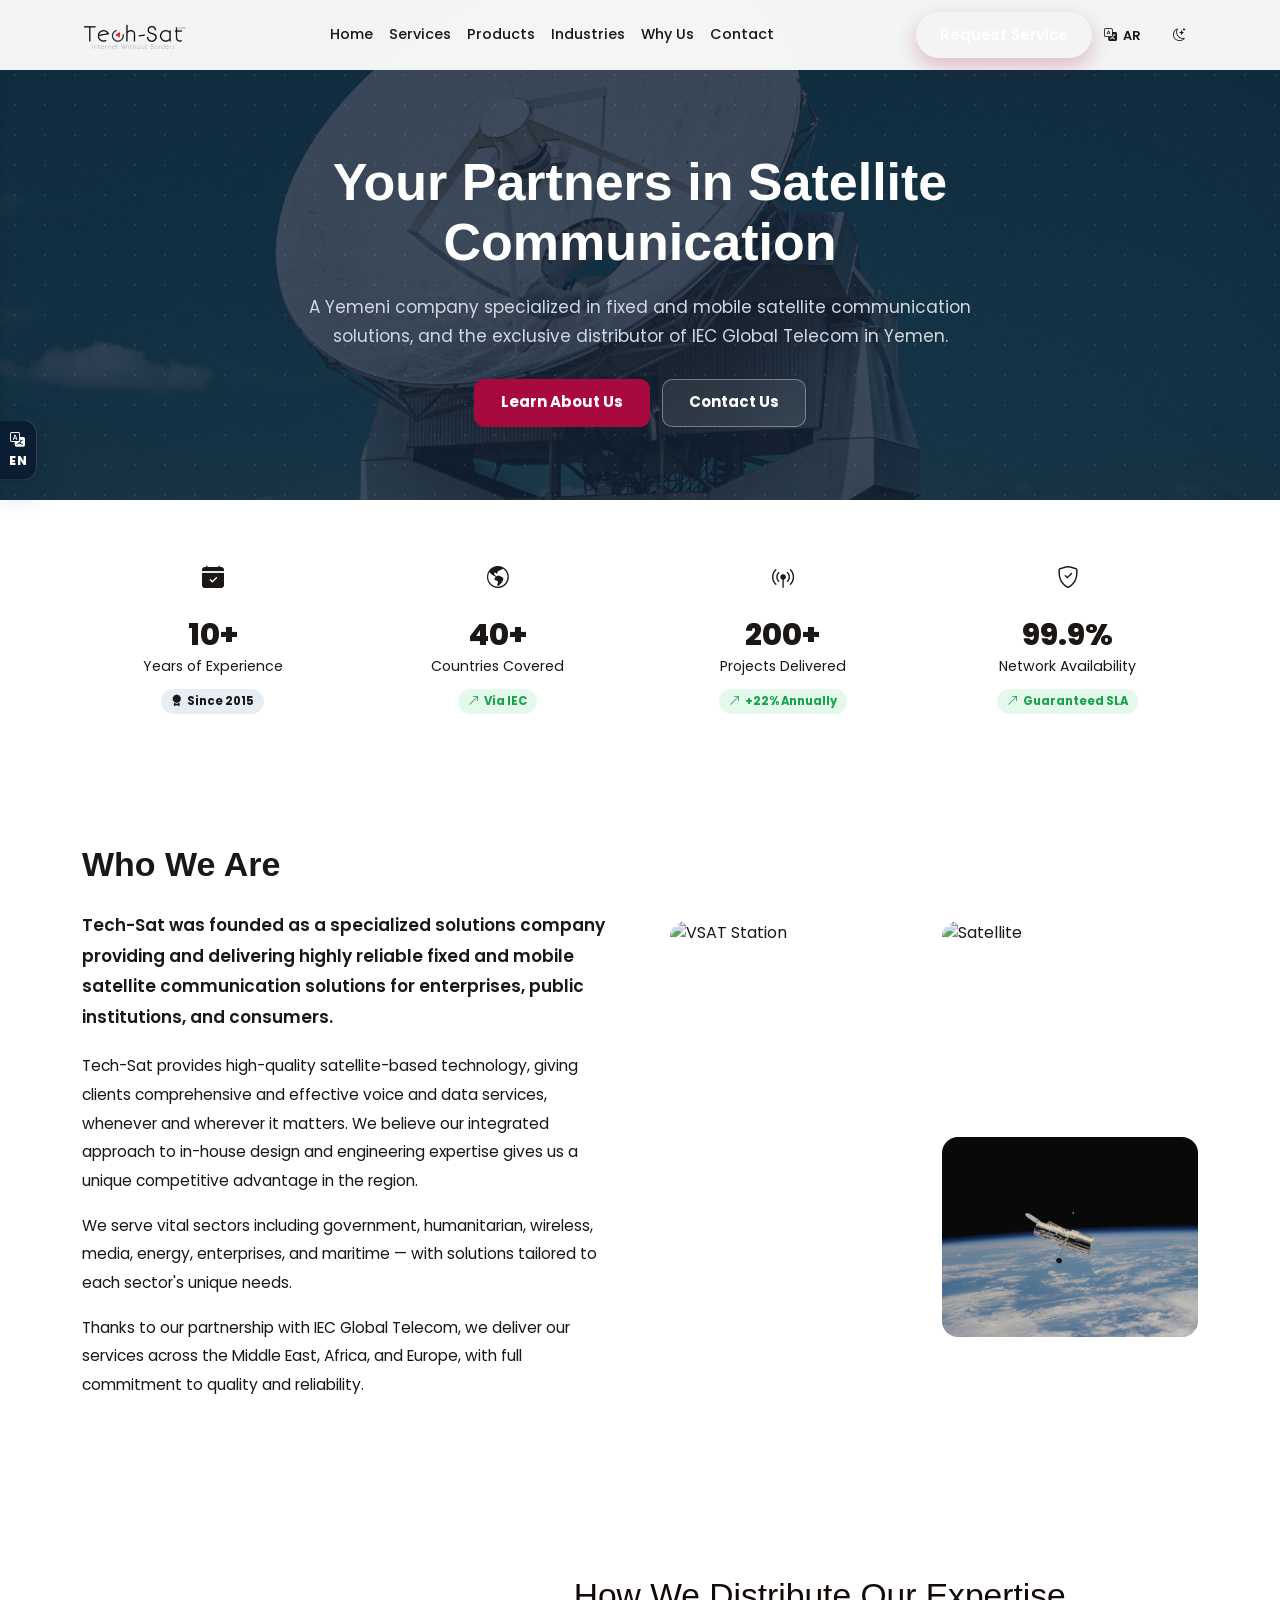
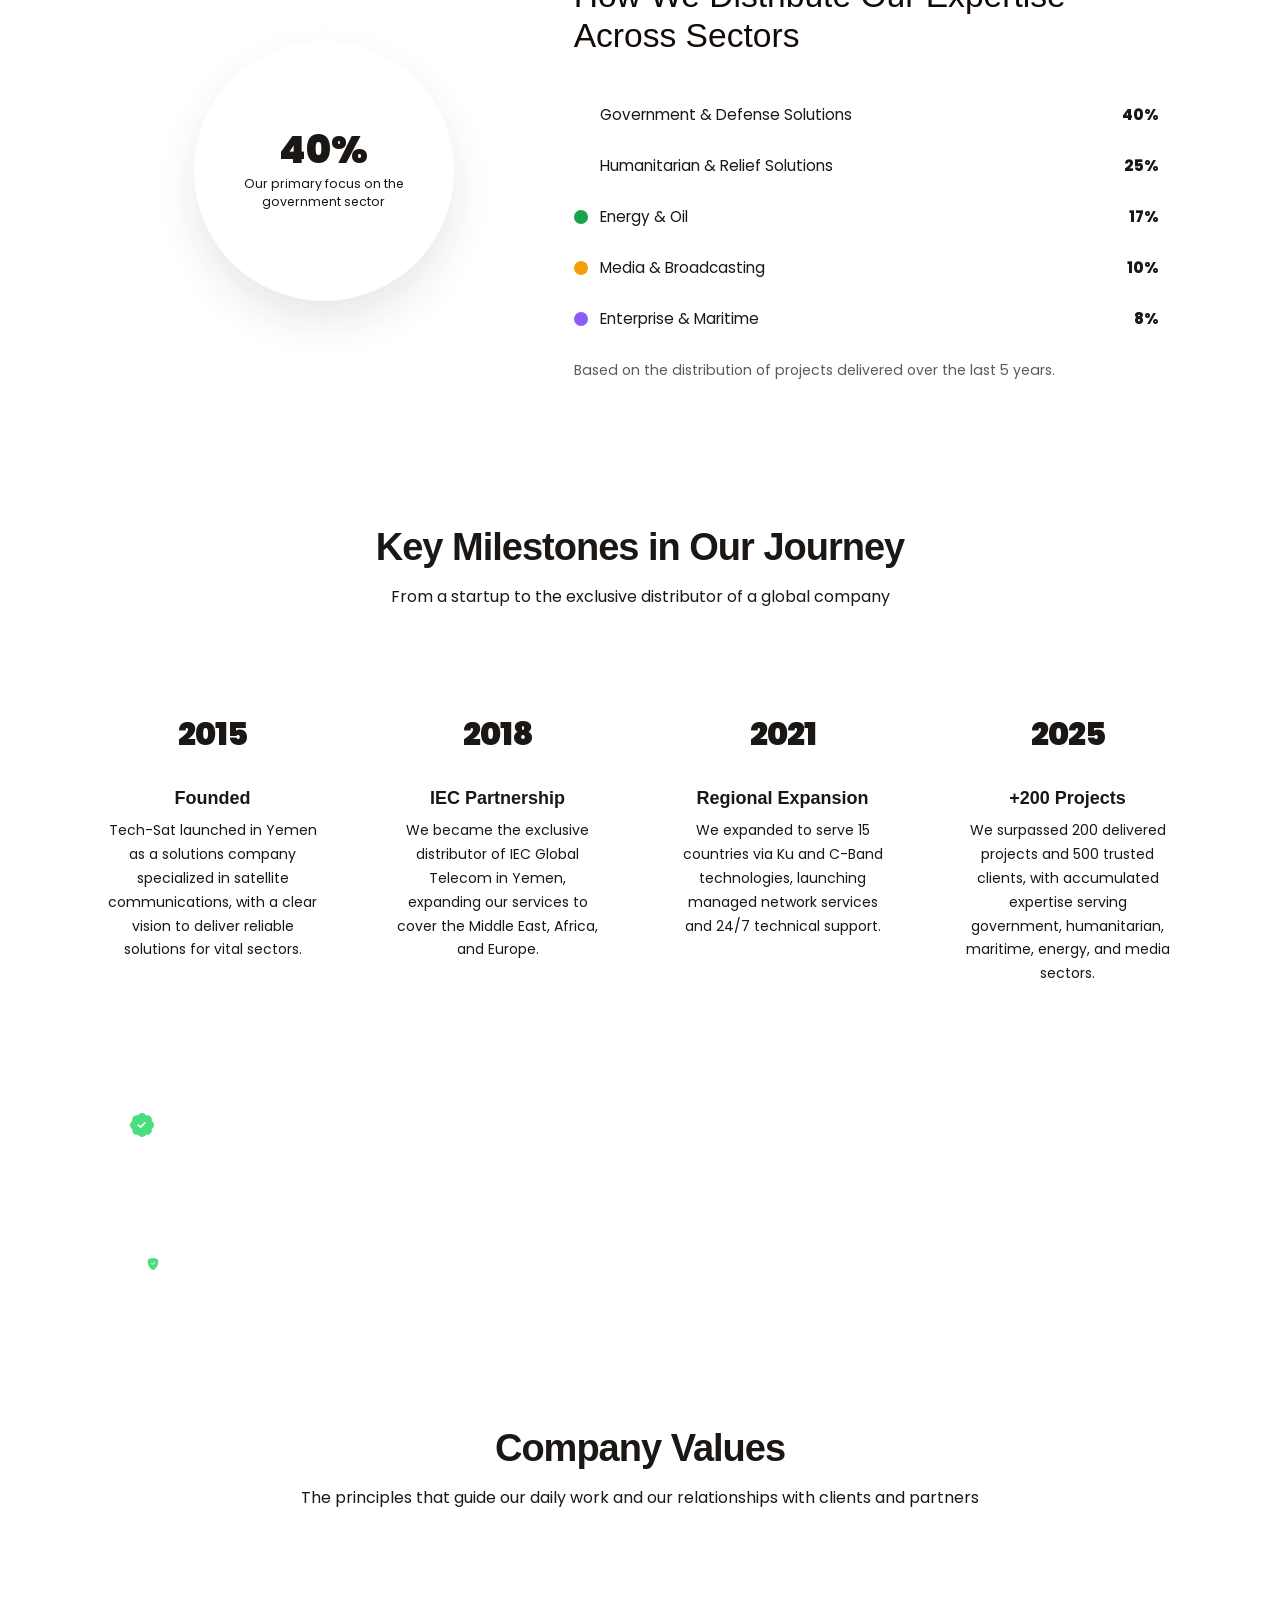
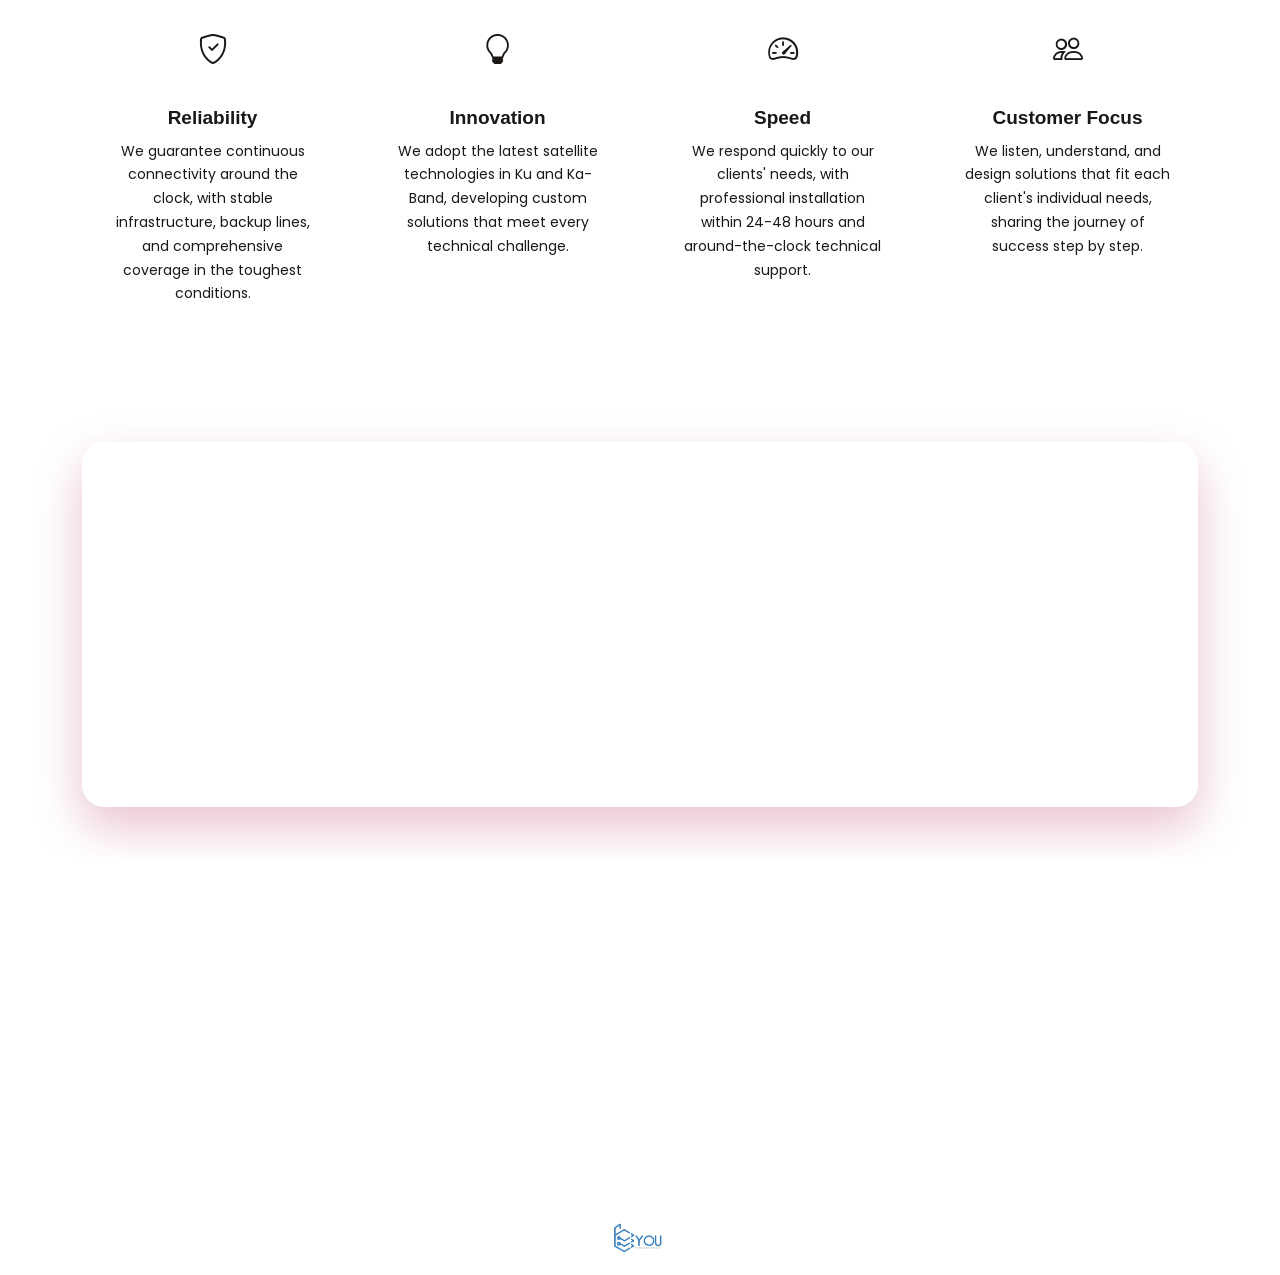
==== commit 2730b199: "refactor: remove unused palette.css link from about.html" ====
--- a/about.html
+++ b/about.html
@@ -32,7 +32,6 @@
   <link href="assets/vendor/aos/aos.css" rel="stylesheet">
 
   <!-- ⚠️ palette FIRST, then main -->
-  <link href="assets/css/palette.css" rel="stylesheet">
   <link href="assets/css/main.css" rel="stylesheet">
 
   <style>
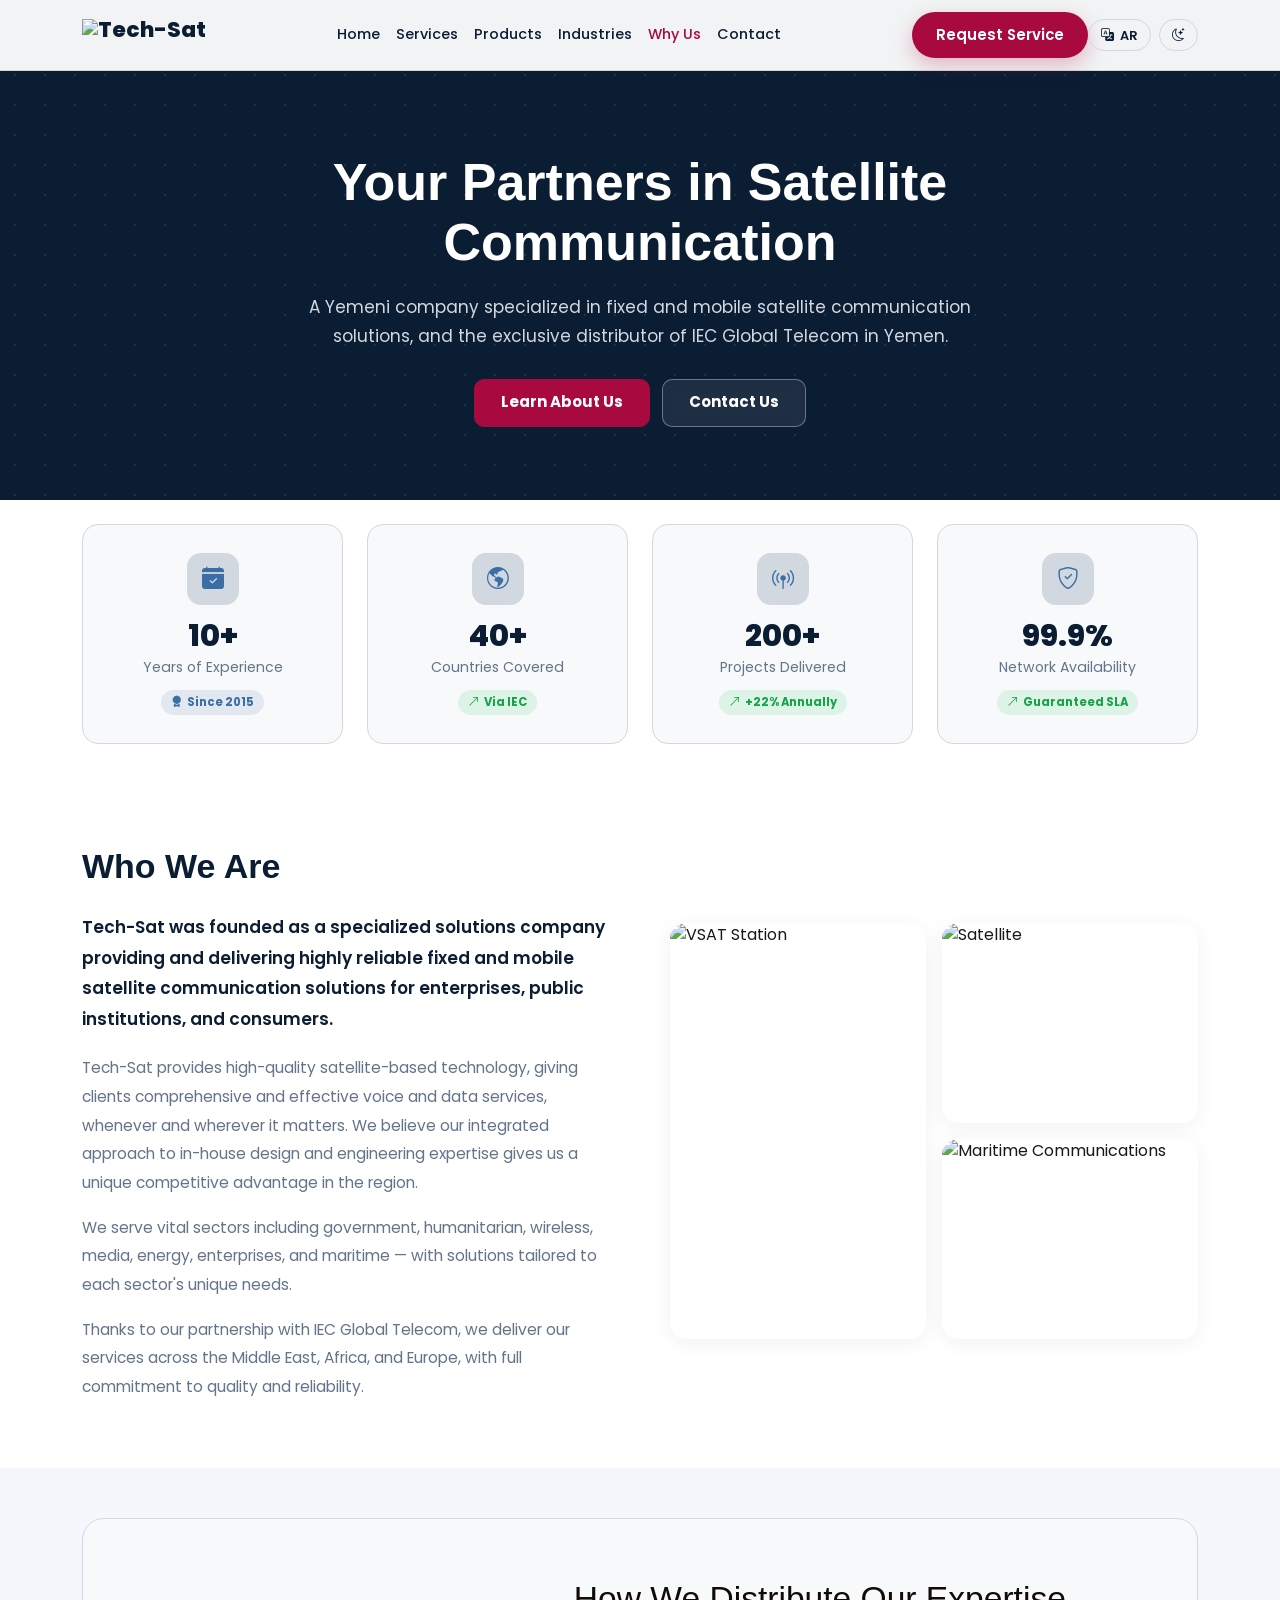
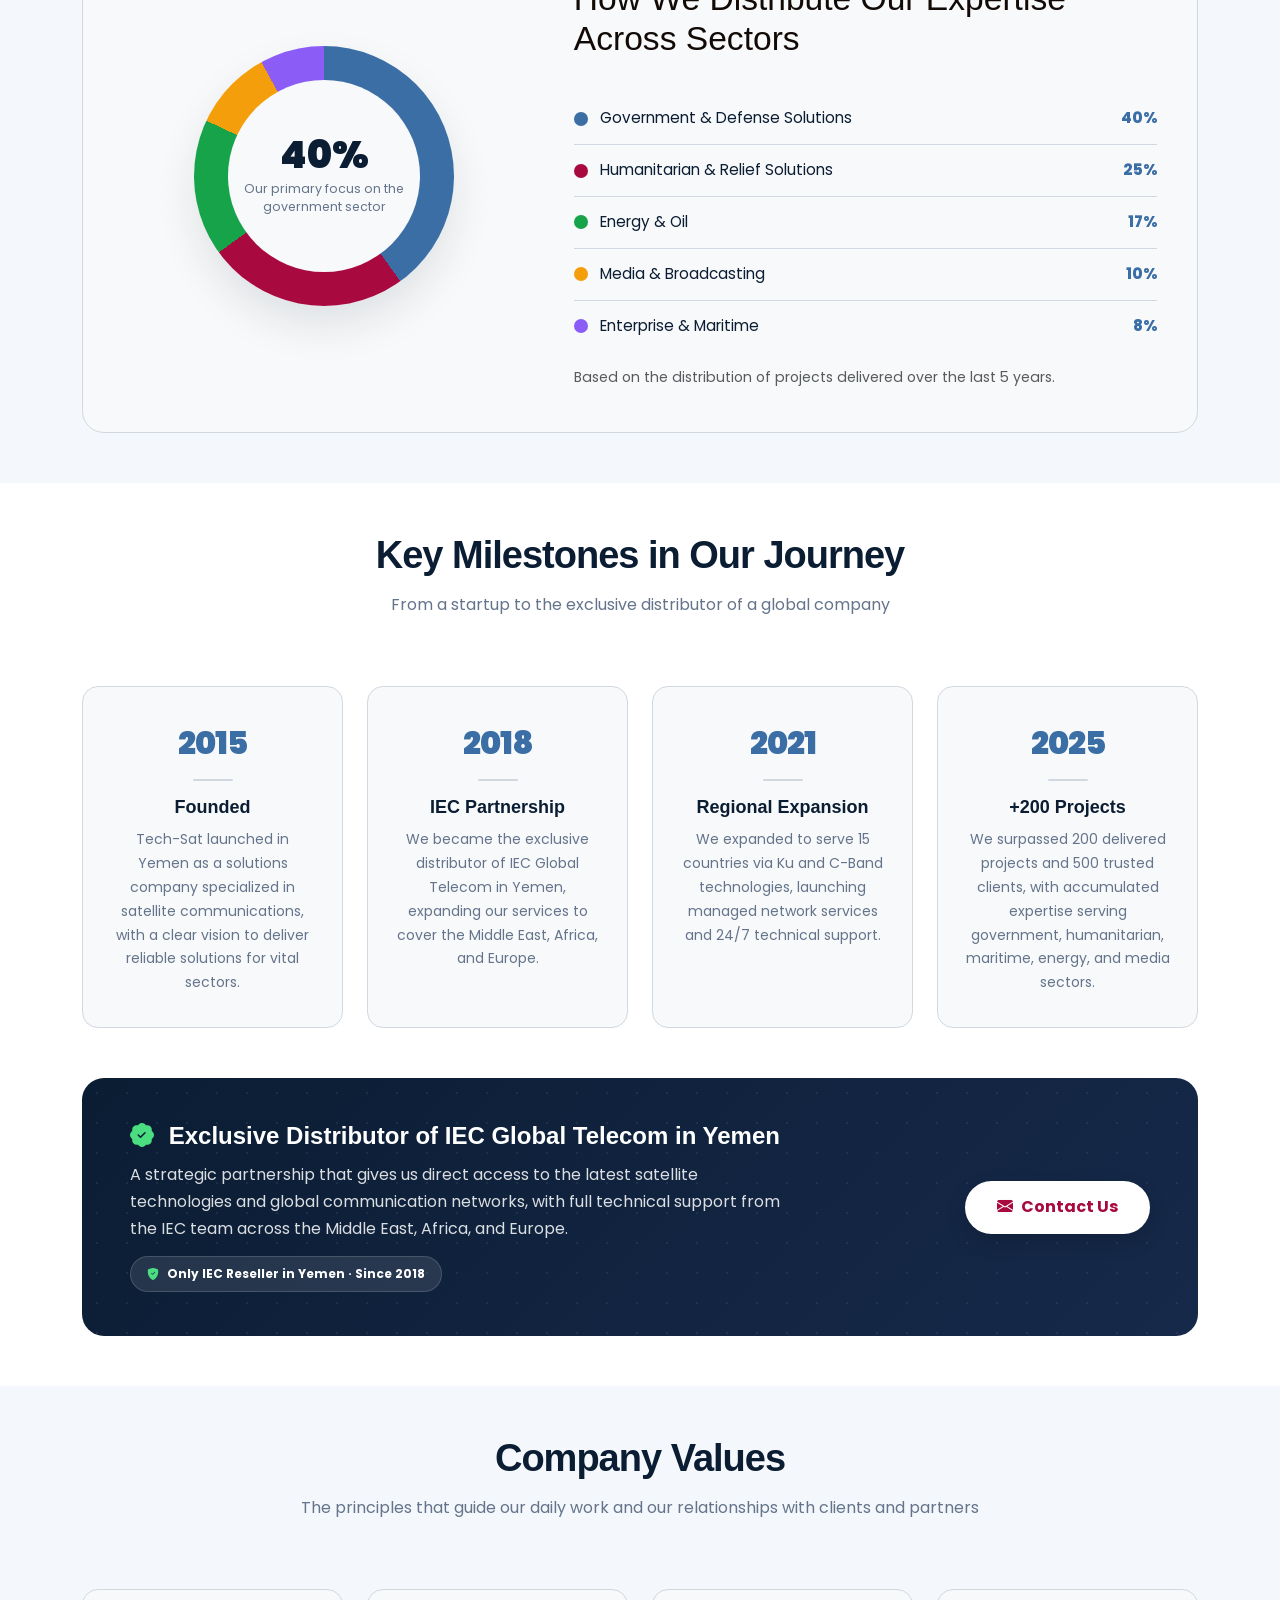
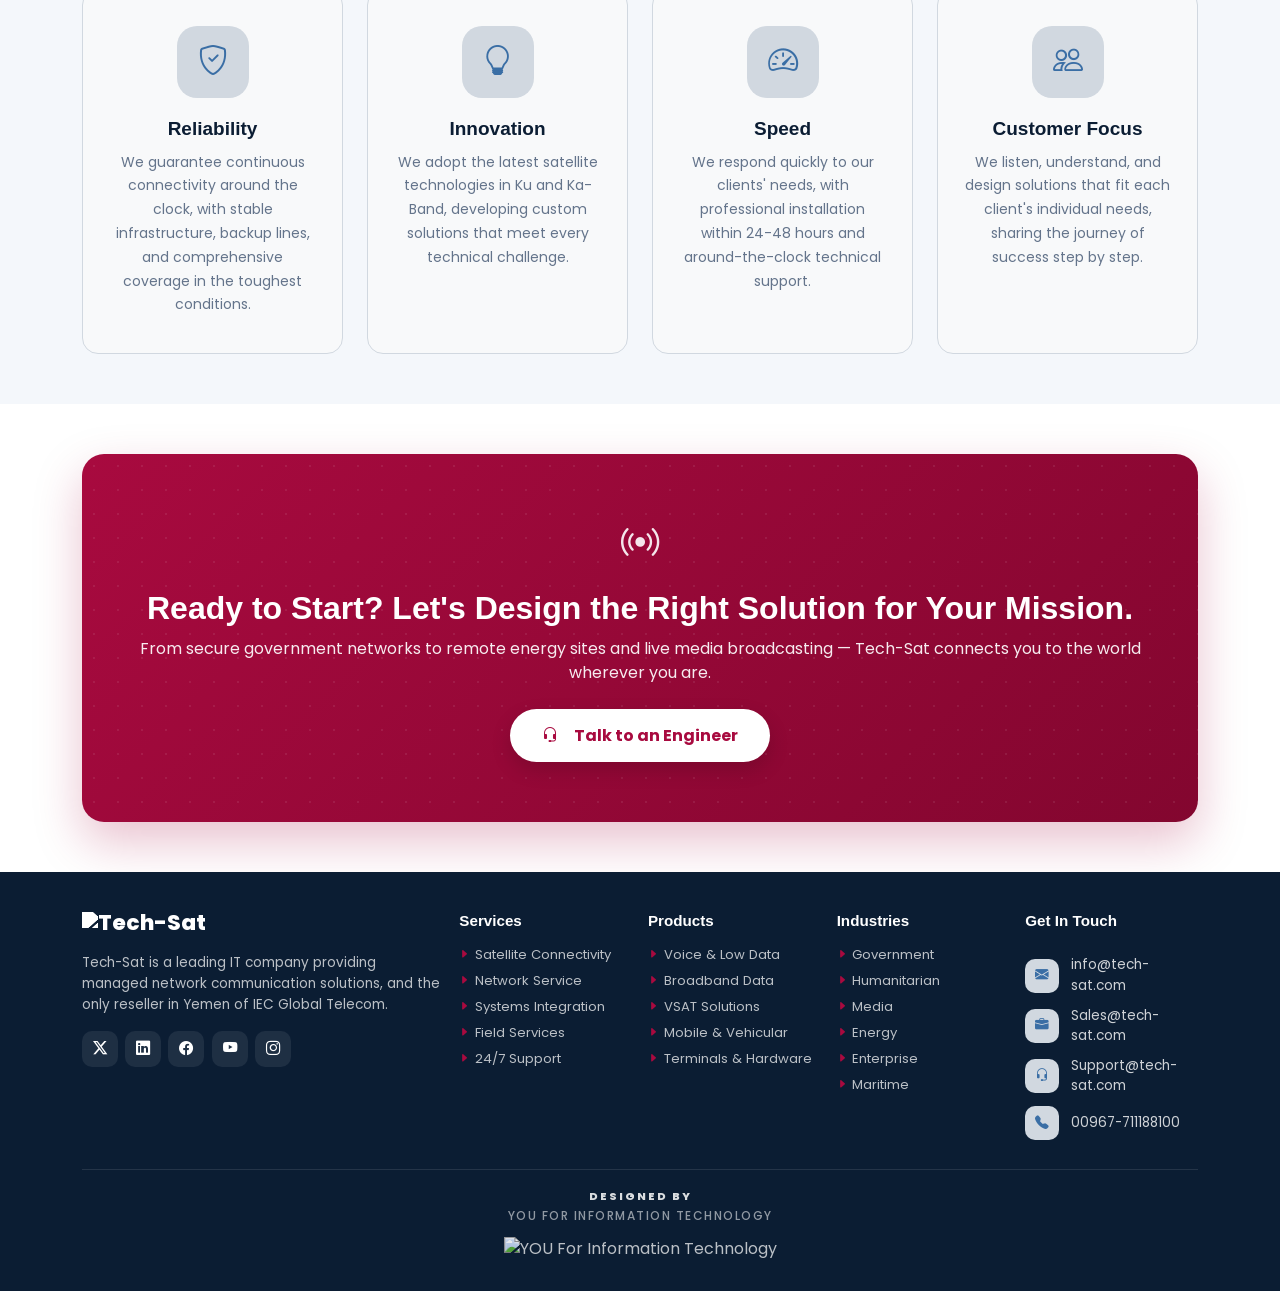
==== commit 39916fc0: "restructure folder" ====
--- a/about.html
+++ b/about.html
@@ -7,18 +7,6 @@
   <title>من نحن — Tech-Sat</title>
   <meta name="description" content="تعرّف على Tech-Sat — شركة يمنية رائدة في حلول الاتصالات الفضائية، الموزع الحصري لـ IEC Global Telecom.">
 
-  <!-- ── Instant language restore (prevents flash) ── -->
-  <script>
-    (function () {
-      try {
-        var l = localStorage.getItem('techsat-lang');
-        if (l === 'en') {
-          document.documentElement.setAttribute('lang', 'en');
-          document.documentElement.setAttribute('dir', 'ltr');
-        }
-      } catch (e) { /* ignore */ }
-    })();
-  </script>
 
   <link href="assets/img/favicon.ico" rel="icon">
   <link href="assets/img/apple-touch-icon.png" rel="apple-touch-icon">
@@ -31,679 +19,13 @@
   <link href="assets/vendor/bootstrap-icons/bootstrap-icons.css" rel="stylesheet">
   <link href="assets/vendor/aos/aos.css" rel="stylesheet">
 
-  <!-- ⚠️ palette FIRST, then main -->
   <link href="assets/css/main.css" rel="stylesheet">
-
-  <style>
-
-    /* ═══════════════════════════════════════════════════════
-       FONT PER DIRECTION
-    ═══════════════════════════════════════════════════════ */
-    html[dir="rtl"] body { font-family: 'Tajawal', 'Poppins', sans-serif; }
-    html[dir="ltr"] body,
-    html[dir="ltr"] .btn-cta,
-    html[dir="ltr"] .hero-btn,
-    html[dir="ltr"] .lang-toggle {
-      font-family: 'Poppins', 'Tajawal', sans-serif;
-    }
-
-    /* ═══════════════════════════════════════════════════════
-       LANGUAGE TOGGLE
-    ═══════════════════════════════════════════════════════ */
-    .lang-toggle {
-      position: fixed;
-      top: 50%;
-      left: 0;
-      transform: translateY(-50%);
-      z-index: 1100;
-      display: inline-flex;
-      flex-direction: column;
-      align-items: center;
-      justify-content: center;
-      gap: 5px;
-      padding: 12px 9px;
-      background: var(--ts-navy, #0B1D33);
-      color: #fff;
-      border: 1px solid rgba(255, 255, 255, 0.16);
-      border-left: 0;
-      border-radius: 0 14px 14px 0;
-      cursor: pointer;
-      font-size: 12px;
-      font-weight: 800;
-      letter-spacing: .6px;
-      line-height: 1;
-      box-shadow: 0 10px 26px rgba(11, 29, 51, .28);
-      transition: background .25s ease, padding .25s ease, box-shadow .25s ease;
-    }
-    .lang-toggle i { font-size: 15px; }
-    .lang-toggle:hover {
-      background: var(--ts-crimson, #A80A3F);
-      padding-left: 14px;
-      padding-right: 14px;
-      box-shadow: 0 12px 30px rgba(168, 10, 63, .35);
-    }
-    .lang-toggle:focus-visible {
-      outline: 2px solid var(--ts-light-blue, #D1D8E0);
-      outline-offset: 2px;
-    }
-    @media (max-width: 576px) {
-      .lang-toggle { padding: 10px 7px; font-size: 11px; border-radius: 0 12px 12px 0; }
-      .lang-toggle i { font-size: 13px; }
-    }
-
-    /* ═══════════════════════════════════════════════════════
-       ABOUT HERO — same structure as contact.html
-    ═══════════════════════════════════════════════════════ */
-    .about-hero {
-      position: relative;
-      overflow: hidden;
-      min-height: 60vh;
-      display: flex;
-      align-items: center;
-      justify-content: center;
-      text-align: center;
-      color: #fff;
-      padding: 140px 0 100px;
-      background: var(--ts-navy, #0B1D33);
-    }
-    .about-hero::before {
-      content: '';
-      position: absolute;
-      inset: 0;
-      background-image:
-        linear-gradient(rgba(11, 29, 51, 0.78), rgba(11, 29, 51, 0.78)),
-        url('img product/bernd-dittrich-FIdxhTGKmps-unsplash.jpg');
-      background-size: cover;
-      background-position: center;
-      background-repeat: no-repeat;
-      z-index: 0;
-    }
-    .about-hero::after {
-      content: '';
-      position: absolute;
-      inset: 0;
-      background-image: radial-gradient(rgba(209,216,224,0.10) 1px, transparent 1px);
-      background-size: 30px 30px;
-      pointer-events: none;
-      z-index: 1;
-    }
-    .about-hero .container { position: relative; z-index: 2; }
-    .about-hero .page-hero__content {
-      max-width: 720px;
-      margin: 0 auto;
-    }
-
-    /* ── Heading ── */
-    .about-hero h1 {
-      margin: 0 0 20px;
-      color: #fff;
-      font-size: 52px;
-      font-weight: 800;
-      line-height: 1.15;
-    }
-    .about-hero h1 strong { color: var(--ts-crimson); font-weight: 800; }
-
-    /* ── Paragraph ── */
-    .about-hero p {
-      color: var(--ts-light-blue, #D1D8E0);
-      font-size: 17px;
-      max-width: 720px;
-      margin: 0 auto 28px;
-      line-height: 1.7;
-    }
-    .about-hero .page-hero__buttons {
-      display: inline-flex;
-      gap: 12px;
-      flex-wrap: wrap;
-      justify-content: center;
-    }
-    .about-hero .hero-btn {
-      display: inline-flex;
-      align-items: center;
-      justify-content: center;
-      gap: 8px;
-      min-height: 48px;
-      padding: 0 26px;
-      border-radius: 10px;
-      font-size: 15px;
-      font-weight: 700;
-      text-decoration: none;
-      transition: all .25s ease;
-    }
-    .about-hero .hero-btn.primary {
-      background: var(--ts-crimson, #A80A3F);
-      border: 1px solid var(--ts-crimson, #A80A3F);
-      color: #fff;
-    }
-    .about-hero .hero-btn.primary:hover {
-      background: var(--ts-crimson-dark, #83062F);
-      border-color: var(--ts-crimson-dark, #83062F);
-      color: #fff;
-      transform: translateY(-2px);
-      box-shadow: 0 12px 28px rgba(168, 10, 63, 0.35);
-    }
-    .about-hero .hero-btn.secondary {
-      background: rgba(255, 255, 255, 0.08);
-      border: 1px solid rgba(255, 255, 255, 0.35);
-      color: #fff;
-      backdrop-filter: blur(6px);
-    }
-    .about-hero .hero-btn.secondary:hover {
-      background: rgba(255, 255, 255, 0.15);
-      border-color: rgba(255, 255, 255, 0.55);
-      color: #fff;
-      transform: translateY(-2px);
-    }
-    @media (max-width: 768px) {
-      .about-hero { min-height: 50vh; padding: 120px 0 80px; }
-      .about-hero h1 { font-size: 34px; }
-      .about-hero p  { font-size: 15px; }
-    }
-    @media (max-width: 576px) {
-      .about-hero .page-hero__buttons { flex-direction: column; width: 100%; }
-      .about-hero .hero-btn { width: 100%; }
-    }
-
-    /* ═══════════════════════════════════════════════════════
-       SECTIONS BASE
-    ═══════════════════════════════════════════════════════ */
-    .section { padding: 50px 0; }
-    .section--alt { background: var(--surface-2); }
-
-    .section-title { text-align: center; margin-bottom: 56px; }
-    .section-title h2 {
-      color: var(--ts-navy);
-      font-size: 38px;
-      font-weight: 800;
-      margin-bottom: 12px;
-    }
-    [data-theme="dark"] .section-title h2 { color: #fff; }
-    .section-title p {
-      color: var(--ts-text-muted);
-      font-size: 16px;
-      max-width: 680px;
-      margin: 0 auto;
-    }
-
-    /* ═══════════════════════════════════════════════════════
-       STATS CARDS
-    ═══════════════════════════════════════════════════════ */
-    .fin-stat-card {
-      background: var(--surface-1);
-      border: 1px solid var(--ts-border);
-      border-radius: 16px;
-      padding: 28px 22px;
-      text-align: center;
-      height: 100%;
-      transition: all .3s ease;
-    }
-    .fin-stat-card:hover {
-      transform: translateY(-4px);
-      box-shadow: var(--ts-shadow-hover);
-      border-color: var(--ts-blue);
-    }
-    .fin-stat-ic {
-      width: 52px;
-      height: 52px;
-      margin: 0 auto 16px;
-      border-radius: 14px;
-      background: var(--ts-light-blue);
-      color: var(--ts-blue);
-      display: flex;
-      align-items: center;
-      justify-content: center;
-      font-size: 22px;
-    }
-    [data-theme="dark"] .fin-stat-ic { background: #1E293B; color: #fff; }
-    .fin-stat-val {
-      font-family: 'Poppins', sans-serif;
-      font-weight: 800;
-      font-size: 1.9rem;
-      color: var(--ts-navy);
-      line-height: 1;
-      margin-bottom: 6px;
-    }
-    [data-theme="dark"] .fin-stat-val { color: #fff; }
-    .fin-stat-label {
-      font-size: .88rem;
-      color: var(--ts-text-muted);
-      margin-bottom: 10px;
-    }
-    .fin-stat-trend {
-      display: inline-flex;
-      align-items: center;
-      gap: 4px;
-      font-size: .72rem;
-      font-weight: 700;
-      padding: 4px 10px;
-      border-radius: 999px;
-    }
-    .fin-stat-trend.up {
-      background: rgba(34, 197, 94, .12);
-      color: #16a34a;
-    }
-    .fin-stat-trend.neutral {
-      background: rgba(58, 110, 165, .12);
-      color: var(--ts-blue);
-    }
-    [data-theme="dark"] .fin-stat-trend.up { background: rgba(34,197,94,.18); color: #4ade80; }
-
-    /* ═══════════════════════════════════════════════════════
-       FOCUS DISTRIBUTION RING
-    ═══════════════════════════════════════════════════════ */
-    .allocation-panel {
-      background: var(--surface-1);
-      border: 1px solid var(--ts-border);
-      border-radius: 22px;
-      padding: 44px 40px;
-    }
-    @media (max-width: 768px) { .allocation-panel { padding: 28px 22px; } }
-
-    .allocation-ring {
-      position: relative;
-      width: 260px;
-      height: 260px;
-      margin: 0 auto;
-      border-radius: 50%;
-      background: conic-gradient(
-        var(--ts-blue) 0% 40%,
-        var(--ts-crimson) 40% 65%,
-        #16a34a 65% 82%,
-        #f59e0b 82% 92%,
-        #8b5cf6 92% 100%
-      );
-      display: flex;
-      align-items: center;
-      justify-content: center;
-      box-shadow: 0 20px 40px rgba(11,29,51,.1);
-    }
-    .allocation-ring::before {
-      content: '';
-      position: absolute;
-      inset: 34px;
-      border-radius: 50%;
-      background: var(--surface-1);
-    }
-    .allocation-ring-label {
-      position: relative;
-      z-index: 2;
-      text-align: center;
-      padding: 0 20px;
-    }
-    .allocation-ring-label .big {
-      display: block;
-      font-family: 'Poppins', sans-serif;
-      font-weight: 900;
-      font-size: 2.4rem;
-      color: var(--ts-navy);
-      line-height: 1;
-      margin-bottom: 6px;
-    }
-    [data-theme="dark"] .allocation-ring-label .big { color: #fff; }
-    .allocation-ring-label .small {
-      display: block;
-      font-size: .78rem;
-      color: var(--ts-text-muted);
-      line-height: 1.4;
-    }
-
-    .allocation-legend {
-      list-style: none;
-      padding: 0;
-      margin: 0;
-    }
-    .allocation-legend li {
-      display: flex;
-      align-items: center;
-      gap: 12px;
-      padding: 14px 0;
-      border-bottom: 1px solid var(--ts-border);
-      font-size: .95rem;
-      color: var(--ts-navy);
-    }
-    [data-theme="dark"] .allocation-legend li { color: #E6ECF5; }
-    .allocation-legend li:last-child { border-bottom: none; }
-    .allocation-dot {
-      width: 14px;
-      height: 14px;
-      border-radius: 50%;
-      flex-shrink: 0;
-    }
-    .allocation-legend .pct {
-      margin-inline-start: auto;
-      font-weight: 800;
-      color: var(--ts-blue);
-      font-family: 'Poppins', sans-serif;
-    }
-
-    /* ═══════════════════════════════════════════════════════
-       COMPANY STORY
-    ═══════════════════════════════════════════════════════ */
-    .company-story {
-      display: grid;
-      grid-template-columns: 1fr 1fr;
-      gap: 60px;
-      align-items: center;
-    }
-    @media (max-width: 992px) {
-      .company-story { grid-template-columns: 1fr; gap: 40px; }
-    }
-    .company-story__text h2 {
-      color: var(--ts-navy);
-      font-size: 34px;
-      font-weight: 800;
-      margin-bottom: 24px;
-      line-height: 1.3;
-    }
-    [data-theme="dark"] .company-story__text h2 { color: #fff; }
-    .company-story__text .lead {
-      color: var(--ts-navy);
-      font-size: 17px;
-      line-height: 1.8;
-      font-weight: 600;
-      margin-bottom: 20px;
-    }
-    [data-theme="dark"] .company-story__text .lead { color: #E6ECF5; }
-    .company-story__text p {
-      color: var(--ts-text-muted);
-      font-size: 15.5px;
-      line-height: 1.85;
-      margin-bottom: 16px;
-    }
-
-    .company-story__images {
-      position: relative;
-      display: grid;
-      grid-template-columns: 1fr 1fr;
-      grid-template-rows: 200px 200px;
-      gap: 16px;
-    }
-    .company-story__images img {
-      width: 100%;
-      height: 100%;
-      object-fit: cover;
-      border-radius: 16px;
-      box-shadow: var(--ts-shadow-card);
-      transition: transform .4s ease;
-    }
-    .company-story__images img:hover { transform: scale(1.03); }
-    .company-story__images .img-large { grid-column: 1 / 2; grid-row: 1 / 3; height: 100%; }
-    .company-story__images .img-small-1 { grid-column: 2 / 3; grid-row: 1 / 2; }
-    .company-story__images .img-small-2 { grid-column: 2 / 3; grid-row: 2 / 3; }
-    @media (max-width: 576px) {
-      .company-story__images {
-        grid-template-columns: 1fr;
-        grid-template-rows: 240px 160px 160px;
-      }
-      .company-story__images .img-large,
-      .company-story__images .img-small-1,
-      .company-story__images .img-small-2 {
-        grid-column: 1 / 2; grid-row: auto; height: 100%;
-      }
-    }
-
-    /* ═══════════════════════════════════════════════════════
-       MILESTONE CARDS
-    ═══════════════════════════════════════════════════════ */
-    .card-grid {
-      display: grid;
-      grid-template-columns: repeat(4, 1fr);
-      gap: 24px;
-    }
-    @media (max-width: 992px) { .card-grid { grid-template-columns: repeat(2, 1fr); } }
-    @media (max-width: 576px) { .card-grid { grid-template-columns: 1fr; } }
-
-    .milestone-card {
-      background: var(--surface-1);
-      border: 1px solid var(--ts-border);
-      border-radius: 16px;
-      padding: 32px 26px;
-      text-align: center;
-      transition: all .3s ease;
-      position: relative;
-      overflow: hidden;
-      height: 100%;
-      display: flex;
-      flex-direction: column;
-    }
-    .milestone-card::before {
-      content: '';
-      position: absolute;
-      top: 0; left: 0; right: 0;
-      height: 3px;
-      background: var(--ts-blue);
-      transform: scaleX(0);
-      transition: transform .4s ease;
-      transform-origin: right;
-    }
-    .milestone-card:hover {
-      transform: translateY(-6px);
-      border-color: var(--ts-blue);
-      box-shadow: 0 20px 40px rgba(11,29,51,.1);
-    }
-    .milestone-card:hover::before {
-      transform: scaleX(1);
-      transform-origin: left;
-    }
-    .milestone-card__year {
-      display: inline-block;
-      font-family: 'Poppins', sans-serif;
-      font-size: 32px;
-      font-weight: 900;
-      color: var(--ts-blue);
-      margin-bottom: 12px;
-      letter-spacing: -1px;
-    }
-    .milestone-card__divider {
-      width: 40px;
-      height: 2px;
-      background: var(--ts-border);
-      margin: 0 auto 16px;
-      border-radius: 2px;
-    }
-    .milestone-card__title {
-      color: var(--ts-navy);
-      font-size: 18px;
-      font-weight: 700;
-      margin-bottom: 10px;
-    }
-    [data-theme="dark"] .milestone-card__title { color: #fff; }
-    .milestone-card__desc {
-      color: var(--ts-text-muted);
-      font-size: 14px;
-      line-height: 1.7;
-      margin: 0;
-      flex: 1;
-    }
-
-    /* ═══════════════════════════════════════════════════════
-       TRUST STRIP
-    ═══════════════════════════════════════════════════════ */
-    .trust-strip {
-      background: linear-gradient(135deg, var(--ts-navy) 0%, #16294a 100%);
-      border-radius: 22px;
-      padding: 44px 48px;
-      color: #fff;
-      position: relative;
-      overflow: hidden;
-    }
-    .trust-strip::before {
-      content: '';
-      position: absolute;
-      inset: 0;
-      background-image: radial-gradient(rgba(209,216,224,.08) 1px, transparent 1px);
-      background-size: 30px 30px;
-      pointer-events: none;
-    }
-    .trust-strip .content { position: relative; z-index: 2; }
-    .trust-strip h3 {
-      color: #fff;
-      font-size: 1.5rem;
-      font-weight: 800;
-      margin-bottom: 10px;
-    }
-    .trust-strip p {
-      color: rgba(255,255,255,.85);
-      margin: 0;
-      line-height: 1.7;
-    }
-    .trust-badge {
-      display: inline-flex;
-      align-items: center;
-      gap: 8px;
-      background: rgba(255,255,255,.1);
-      border: 1px solid rgba(255,255,255,.15);
-      padding: 8px 16px;
-      border-radius: 999px;
-      font-size: 12px;
-      font-weight: 700;
-      color: #fff;
-      margin-top: 14px;
-    }
-    .trust-badge i { color: #4ade80; }
-    @media (max-width: 768px) { .trust-strip { padding: 32px 24px; } }
-
-    /* ═══════════════════════════════════════════════════════
-       VALUE CARDS
-    ═══════════════════════════════════════════════════════ */
-    .value-card {
-      background: var(--surface-1);
-      border: 1px solid var(--ts-border);
-      border-radius: 16px;
-      padding: 36px 26px;
-      text-align: center;
-      transition: all .3s ease;
-      height: 100%;
-      display: flex;
-      flex-direction: column;
-    }
-    .value-card:hover {
-      transform: translateY(-6px);
-      border-color: var(--ts-blue);
-      box-shadow: 0 20px 40px rgba(11,29,51,.1);
-    }
-    .value-card__icon {
-      width: 72px;
-      height: 72px;
-      margin: 0 auto 20px;
-      background: var(--ts-light-blue);
-      border-radius: 20px;
-      display: flex;
-      align-items: center;
-      justify-content: center;
-      color: var(--ts-blue);
-      font-size: 30px;
-      transition: transform .3s ease;
-    }
-    [data-theme="dark"] .value-card__icon { background: #1E293B; color: #fff; }
-    .value-card:hover .value-card__icon { transform: scale(1.08) rotate(-3deg); }
-    .value-card__title {
-      color: var(--ts-navy);
-      font-size: 19px;
-      font-weight: 700;
-      margin-bottom: 10px;
-    }
-    [data-theme="dark"] .value-card__title { color: #fff; }
-    .value-card__desc {
-      color: var(--ts-text-muted);
-      font-size: 14px;
-      line-height: 1.7;
-      margin: 0;
-      flex: 1;
-    }
-
-    /* ═══════════════════════════════════════════════════════
-       CTA BANNER
-    ═══════════════════════════════════════════════════════ */
-    .cta-banner {
-      background: linear-gradient(135deg, var(--ts-crimson) 0%, var(--ts-crimson-dark) 100%);
-      border-radius: 22px;
-      color: #fff;
-      padding: 60px 40px;
-      text-align: center;
-      box-shadow: 0 20px 48px rgba(168,10,63,.25);
-    }
-    .cta-banner h2 { color: #fff; font-weight: 800; font-size: clamp(1.5rem, 3vw, 2rem); }
-    .btn-cta {
-      background: #fff;
-      color: var(--ts-crimson);
-      border: none;
-      border-radius: 999px;
-      padding: .9rem 2rem;
-      font-weight: 700;
-      display: inline-flex;
-      align-items: center;
-      gap: .5rem;
-      cursor: pointer;
-      transition: .25s ease;
-      text-decoration: none;
-    }
-    .btn-cta:hover { transform: translateY(-2px); box-shadow: 0 12px 26px rgba(0,0,0,.15); color: var(--ts-crimson-dark); }
-
-    /* ═══════════════════════════════════════════════════════
-       SCROLL TOP with PROGRESS RING
-    ═══════════════════════════════════════════════════════ */
-    #scrollTop {
-      position: fixed;
-      bottom: 24px;
-      right: 24px;
-      width: 52px;
-      height: 52px;
-      background: var(--ts-navy);
-      color: #fff;
-      border-radius: 50%;
-      display: inline-flex;
-      align-items: center;
-      justify-content: center;
-      cursor: pointer;
-      opacity: 0;
-      pointer-events: none;
-      transition: .3s ease;
-      z-index: 999;
-      border: none;
-      padding: 0;
-    }
-    [dir="rtl"] #scrollTop { right: auto; left: 24px; }
-    #scrollTop.show { opacity: 1; pointer-events: auto; }
-    #scrollTop:hover { background: var(--ts-crimson); }
-    #scrollTop svg {
-      position: absolute;
-      inset: 0;
-      width: 100%;
-      height: 100%;
-      transform: rotate(-90deg);
-      pointer-events: none;
-    }
-    #scrollTop svg circle {
-      fill: none;
-      stroke: rgba(255,255,255,.15);
-      stroke-width: 2;
-    }
-    #scrollTop svg circle.progress {
-      stroke: var(--ts-crimson);
-      stroke-width: 2;
-      stroke-dasharray: 144.5;
-      stroke-dashoffset: 144.5;
-      transition: stroke-dashoffset .15s linear;
-    }
-    #scrollTop i {
-      position: relative;
-      z-index: 2;
-      font-size: 1.3rem;
-    }
-  </style>
+<link href="assets/css/pages/about.css" rel="stylesheet">
 </head>
 
 <body>
 
   <div id="navbar-root"></div>
-
-  <!-- ───── LANGUAGE TOGGLE ───── -->
-  <button id="langToggle" class="lang-toggle" type="button"
-          aria-label="Switch to English" title="Switch language">
-    <i class="bi bi-translate" aria-hidden="true"></i>
-    <span class="lang-toggle__label" id="langToggleLabel">EN</span>
-  </button>
 
   <main>
 
@@ -1046,197 +368,18 @@
 
   <div id="footer-root"></div>
 
-  <!-- ═══════════════ SCROLL TOP (progress ring) ═══════════════ -->
-  <button id="scrollTop" aria-label="Scroll to top" type="button">
-    <svg viewBox="0 0 52 52">
-      <circle cx="26" cy="26" r="23"></circle>
-      <circle class="progress" cx="26" cy="26" r="23"></circle>
-    </svg>
-    <i class="bi bi-arrow-up" aria-hidden="true"></i>
-  </button>
-
-  <!-- ═══════════════════════════════════════════════════
-       i18n ENGINE — English / Arabic
-  ═══════════════════════════════════════════════════ -->
+  <!-- ═══════════════ SCRIPTS ═══════════════ -->
+  <script src="assets/vendor/bootstrap/js/bootstrap.bundle.min.js"></script>
+  <script src="assets/vendor/aos/aos.js"></script>
+
+  <!-- ⚠️ navbar-footer في النهاية، ليس في head -->
+  <script src="assets/js/navbar-footer.js"></script>
+
   <script>
     (function () {
       'use strict';
 
-      var STORAGE_KEY = 'techsat-lang';
-      var DEFAULT_LANG = 'ar';
-      var root = document.documentElement;
-
-      var META = {
-        ar: {
-          title: 'من نحن — Tech-Sat',
-          desc: 'تعرّف على Tech-Sat — شركة يمنية رائدة في حلول الاتصالات الفضائية، الموزع الحصري لـ IEC Global Telecom.',
-          toggleLabel: 'EN',
-          toggleAria: 'Switch to English'
-        },
-        en: {
-          title: 'About Us — Tech-Sat',
-          desc: 'Discover Tech-Sat — a leading Yemeni company in satellite communication solutions and the exclusive distributor of IEC Global Telecom.',
-          toggleLabel: 'ع',
-          toggleAria: 'التبديل إلى العربية'
-        }
-      };
-
-      function getLang() {
-        try {
-          var saved = localStorage.getItem(STORAGE_KEY);
-          if (saved === 'ar' || saved === 'en') return saved;
-        } catch (e) { /* ignore */ }
-        return DEFAULT_LANG;
-      }
-
-      function setLang(lang) {
-        try { localStorage.setItem(STORAGE_KEY, lang); } catch (e) { /* ignore */ }
-      }
-
-      /* Flip directional arrow icons (RTL ⟷ LTR) */
-      function swapArrowIcons(dir) {
-        var icons = document.querySelectorAll('[data-dir-icon]');
-        for (var i = 0; i < icons.length; i++) {
-          var el = icons[i];
-          el.classList.remove('bi-arrow-left', 'bi-arrow-right');
-          el.classList.add(dir === 'rtl' ? 'bi-arrow-left' : 'bi-arrow-right');
-        }
-      }
-
-      /* Apply a language to the whole document */
-      function applyLang(lang) {
-        var isAr = lang === 'ar';
-        var dir = isAr ? 'rtl' : 'ltr';
-
-        root.setAttribute('lang', lang);
-        root.setAttribute('dir', dir);
-
-        /* 1. Text content */
-        var textEls = document.querySelectorAll('[data-en]');
-        for (var i = 0; i < textEls.length; i++) {
-          var el = textEls[i];
-          var val = isAr ? el.getAttribute('data-ar') : el.getAttribute('data-en');
-          if (val !== null && val !== undefined) el.innerHTML = val;
-        }
-
-        /* 2. Placeholders (none on this page, but keep for safety) */
-        var phEls = document.querySelectorAll('[data-en-placeholder]');
-        for (var j = 0; j < phEls.length; j++) {
-          var pEl = phEls[j];
-          var ph = isAr ? pEl.getAttribute('data-ar-placeholder')
-                        : pEl.getAttribute('data-en-placeholder');
-          if (ph !== null && ph !== undefined) pEl.setAttribute('placeholder', ph);
-        }
-
-        /* 3. Directional icons */
-        swapArrowIcons(dir);
-
-        /* 4. Document metadata */
-        var m = META[lang] || META.ar;
-        document.title = m.title;
-        var metaDesc = document.querySelector('meta[name="description"]');
-        if (metaDesc) metaDesc.setAttribute('content', m.desc);
-
-        /* 5. Toggle button */
-        var btn = document.getElementById('langToggle');
-        var lbl = document.getElementById('langToggleLabel');
-        if (btn) btn.setAttribute('aria-label', m.toggleAria);
-        if (lbl) lbl.textContent = m.toggleLabel;
-
-        /* 6. Notify other scripts */
-        try {
-          document.dispatchEvent(new CustomEvent('languageChanged', {
-            detail: { lang: lang, dir: dir }
-          }));
-        } catch (e) {
-          var evt = document.createEvent('Event');
-          evt.initEvent('languageChanged', true, true);
-          evt.detail = { lang: lang, dir: dir };
-          document.dispatchEvent(evt);
-        }
-      }
-
-      /* Toggle handler */
-      function initToggle() {
-        var btn = document.getElementById('langToggle');
-        if (!btn) return;
-        btn.addEventListener('click', function () {
-          var next = getLang() === 'ar' ? 'en' : 'ar';
-          setLang(next);
-          applyLang(next);
-        });
-      }
-
-      /* Boot */
-      function boot() {
-        applyLang(getLang());
-        initToggle();
-      }
-
-      if (document.readyState === 'loading') {
-        document.addEventListener('DOMContentLoaded', boot);
-      } else {
-        boot();
-      }
-
-      /* Public API for other page scripts */
-      window.TechSatI18n = {
-        get lang() { return getLang(); },
-        get dir() { return root.getAttribute('dir'); },
-        set: function (l) { setLang(l); applyLang(l); },
-        t: function (ar, en) { return getLang() === 'ar' ? ar : en; }
-      };
-    })();
-  </script>
-
-  <!-- ═══════════════ SCRIPTS ═══════════════ -->
-  <script src="assets/vendor/bootstrap/js/bootstrap.bundle.min.js"></script>
-  <script src="assets/vendor/aos/aos.js"></script>
-
-  <!-- ⚠️ navbar-footer في النهاية، ليس في head -->
-  <script src="assets/js/navbar-footer.js"></script>
-
-  <script>
-    (function () {
-      'use strict';
-
-      /* ─── Preloader (لو عندك) ─── */
-      window.addEventListener('load', function () {
-        var pre = document.getElementById('preloader');
-        if (pre) setTimeout(function () { pre.classList.add('hide'); }, 400);
-      });
-
-      /* ─── Navbar shadow + Scroll-top with progress ring ─── */
-      var topBtn = document.getElementById('scrollTop');
-      var progressCircle = topBtn ? topBtn.querySelector('circle.progress') : null;
-      var circumference = 2 * Math.PI * 23; // = 144.5
-
-      function updateScrollTop() {
-        if (!topBtn) return;
-        var scrollY = window.scrollY;
-        var docH = document.documentElement.scrollHeight - window.innerHeight;
-        var progress = docH > 0 ? Math.min(scrollY / docH, 1) : 0;
-
-        topBtn.classList.toggle('show', scrollY > 400);
-
-        if (progressCircle) {
-          var offset = circumference * (1 - progress);
-          progressCircle.style.strokeDashoffset = offset;
-        }
-
-        var nav = document.getElementById('mainNav');
-        if (nav) nav.classList.toggle('scrolled', scrollY > 20);
-      }
-
-      window.addEventListener('scroll', updateScrollTop, { passive: true });
-      window.addEventListener('resize', updateScrollTop);
-      updateScrollTop();
-
-      if (topBtn) {
-        topBtn.addEventListener('click', function () {
-          window.scrollTo({ top: 0, behavior: 'smooth' });
-        });
-      }
+
 
       /* ─── AOS ─── */
       function initAOS() {
--- a/assets/css/main.css
+++ b/assets/css/main.css
@@ -1,888 +1,20 @@
-
-/* Fonts */
-:root {
-  --default-font: "Roboto",  system-ui, -apple-system, "Segoe UI", Roboto, "Helvetica Neue", Arial, "Noto Sans", "Liberation Sans", sans-serif, "Apple Color Emoji", "Segoe UI Emoji", "Segoe UI Symbol", "Noto Color Emoji";
-  --heading-font: "Lato",  sans-serif;
-  --nav-font: "Montserrat",  sans-serif;
-}
-
-/* Global Colors - The following color variables are used throughout the website. Updating them here will change the color scheme of the entire website */
-:root { 
-  --background-color: #ffffff; /* Background color for the entire website, including individual sections */
-  --default-color: #1a1715; /* Default color used for the majority of the text content across the entire website */
-  --heading-color: #110a06; /* Color for headings, subheadings and title throughout the website */
-  --accent-color: #c85716; /* Accent color that represents your brand on the website. It's used for buttons, links, and other elements that need to stand out */
-  --surface-color: #ffffff; /* The surface color is used as a background of boxed elements within sections, such as cards, icon boxes, or other elements that require a visual separation from the global background. */
-  --contrast-color: #ffffff; /* Contrast color for text, ensuring readability against backgrounds of accent, heading, or default colors. */
-}
-
-/* Nav Menu Colors - The following color variables are used specifically for the navigation menu. They are separate from the global colors to allow for more customization options */
-:root {
-  --nav-color: rgba(255, 255, 255, 0.8);  /* The default color of the main navmenu links */
-  --nav-hover-color: #c85716; /* Applied to main navmenu links when they are hovered over or active */
-  --nav-mobile-background-color: #ffffff; /* Used as the background color for mobile navigation menu */
-  --nav-dropdown-background-color: #ffffff; /* Used as the background color for dropdown items that appear when hovering over primary navigation items */
-  --nav-dropdown-color: #1a1715; /* Used for navigation links of the dropdown items in the navigation menu. */
-  --nav-dropdown-hover-color: #c85716; /* Similar to --nav-hover-color, this color is applied to dropdown navigation links when they are hovered over. */
-}
-
-/* Color Presets - These classes override global colors when applied to any section or element, providing reuse of the sam color scheme. */
-
-.light-background {
-  --background-color: #fffaf2;
-  --surface-color: #ffffff;
-}
-
-.dark-background {
-  --background-color: #000000;
-  --default-color: #ffffff;
-  --heading-color: #ffffff;
-  --surface-color: #252626;
-  --contrast-color: #ffffff;
-}
-
-/* Smooth scroll */
-:root {
-  scroll-behavior: smooth;
-}
-
-/* 
-# General Styling & Shared Classes
- */
-body {
-  color: var(--default-color);
-  background-color: var(--background-color);
-  font-family: var(--default-font);
-}
-
-a {
-  color: var(--accent-color);
-  text-decoration: none;
-  transition: 0.3s;
-}
-
-a:hover {
-  color: color-mix(in srgb, var(--accent-color), transparent 25%);
-  text-decoration: none;
-}
-
-h1,
-h2,
-h3,
-h4,
-h5,
-h6 {
-  color: var(--heading-color);
-  font-family: var(--heading-font);
-}
-
-/* PHP Email Form Messages
- */
-.php-email-form .error-message {
-  display: none;
-  background: #df1529;
-  color: #ffffff;
-  text-align: left;
-  padding: 15px;
-  margin-bottom: 24px;
-  font-weight: 600;
-}
-
-.php-email-form .sent-message {
-  display: none;
-  color: #ffffff;
-  background: #059652;
-  text-align: center;
-  padding: 15px;
-  margin-bottom: 24px;
-  font-weight: 600;
-}
-
-.php-email-form .loading {
-  display: none;
-  background: var(--surface-color);
-  text-align: center;
-  padding: 15px;
-  margin-bottom: 24px;
-}
-
-.php-email-form .loading:before {
-  content: "";
-  display: inline-block;
-  border-radius: 50%;
-  width: 24px;
-  height: 24px;
-  margin: 0 10px -6px 0;
-  border: 3px solid var(--accent-color);
-  border-top-color: var(--surface-color);
-  animation: php-email-form-loading 1s linear infinite;
-}
-
-@keyframes php-email-form-loading {
-  0% {
-    transform: rotate(0deg);
-  }
-
-  100% {
-    transform: rotate(360deg);
-  }
-}
-
-/* 
-# Global Header
- */
-.header {
-  --background-color: rgba(255, 255, 255, 0);
-  --default-color: #ffffff;
-  --heading-color: #ffffff;
-  color: var(--default-color);
-  background-color: var(--background-color);
-  transition: all 0.5s;
-  z-index: 997;
-  padding: 20px 0 0 0;
-}
-
-.header .top-row {
-  padding-bottom: 10px;
-}
-
-.header .top-row .logo {
-  text-decoration: none;
-}
-
-.header .top-row .logo img {
-  max-height: 40px;
-  margin-right: 10px;
-}
-
-.header .top-row .logo .sitename {
-  font-size: 28px;
-  font-weight: 400;
-  color: var(--heading-color);
-  font-family: var(--heading-font);
-  margin: 0;
-}
-
-.header .social-links a {
-  color: var(--heading-color);
-  padding: 0 8px;
-  display: inline-block;
-  font-size: 18px;
-  transition: 0.3s;
-}
-
-.header .social-links a:hover {
-  color: var(--accent-color);
-}
-
-@media (max-width: 1200px) {
-  .header .social-links {
-    padding-right: 40px;
-  }
-}
-
-.header .nav-wrap {
-  background-color: color-mix(in srgb, var(--default-color), transparent 92%);
-  margin-top: 10px;
-  display: flex;
-  justify-content: center;
-}
-
-.header .mobile-nav-toggle {
-  position: fixed;
-  top: 20px;
-  right: 5px;
-}
-
-/* Global Header on Scroll
-          */
-.scrolled .header {
-  --background-color: #1a1715;
-}
-
-/* 
-# Navigation Menu
- */
-/* Navmenu - Desktop */
-@media (min-width: 1200px) {
-  .navmenu {
-    padding: 0;
-  }
-
-  .navmenu ul {
-    margin: 0;
-    padding: 0;
-    display: flex;
-    list-style: none;
-    align-items: center;
-  }
-
-  .navmenu li {
-    position: relative;
-  }
-
-  .navmenu a,
-  .navmenu a:focus {
-    color: var(--nav-color);
-    padding: 18px 15px;
-    font-size: 16px;
-    font-family: var(--nav-font);
-    font-weight: 400;
-    display: flex;
-    align-items: center;
-    justify-content: space-between;
-    white-space: nowrap;
-    transition: 0.3s;
-  }
-
-  .navmenu a i,
-  .navmenu a:focus i {
-    font-size: 12px;
-    line-height: 0;
-    margin-left: 5px;
-    transition: 0.3s;
-  }
-
-  .navmenu li:last-child a {
-    padding-right: 0;
-  }
-
-  .navmenu li:hover>a,
-  .navmenu .active,
-  .navmenu .active:focus {
-    color: var(--nav-hover-color);
-  }
-
-  .navmenu .dropdown ul {
-    margin: 0;
-    padding: 10px 0;
-    background: var(--nav-dropdown-background-color);
-    display: block;
-    position: absolute;
-    visibility: hidden;
-    left: 14px;
-    top: 130%;
-    opacity: 0;
-    transition: 0.3s;
-    border-radius: 4px;
-    z-index: 99;
-    box-shadow: 0px 0px 30px rgba(0, 0, 0, 0.1);
-  }
-
-  .navmenu .dropdown ul li {
-    min-width: 200px;
-  }
-
-  .navmenu .dropdown ul a {
-    padding: 10px 20px;
-    font-size: 15px;
-    text-transform: none;
-    color: var(--nav-dropdown-color);
-  }
-
-  .navmenu .dropdown ul a i {
-    font-size: 12px;
-  }
-
-  .navmenu .dropdown ul a:hover,
-  .navmenu .dropdown ul .active:hover,
-  .navmenu .dropdown ul li:hover>a {
-    color: var(--nav-dropdown-hover-color);
-  }
-
-  .navmenu .dropdown:hover>ul {
-    opacity: 1;
-    top: 100%;
-    visibility: visible;
-  }
-
-  .navmenu .dropdown .dropdown ul {
-    top: 0;
-    left: -90%;
-    visibility: hidden;
-  }
-
-  .navmenu .dropdown .dropdown:hover>ul {
-    opacity: 1;
-    top: 0;
-    left: -100%;
-    visibility: visible;
-  }
-}
-
-/* Navmenu - Mobile */
-@media (max-width: 1199px) {
-  .mobile-nav-toggle {
-    color: var(--nav-color);
-    font-size: 28px;
-    line-height: 0;
-    margin-right: 10px;
-    cursor: pointer;
-    transition: color 0.3s;
-  }
-
-  .navmenu {
-    padding: 0;
-    z-index: 9997;
-  }
-
-  .navmenu ul {
-    display: none;
-    list-style: none;
-    position: absolute;
-    inset: 60px 20px 20px 20px;
-    padding: 10px 0;
-    margin: 0;
-    border-radius: 6px;
-    background-color: var(--nav-mobile-background-color);
-    overflow-y: auto;
-    transition: 0.3s;
-    z-index: 9998;
-    box-shadow: 0px 0px 30px rgba(0, 0, 0, 0.1);
-  }
-
-  .navmenu a,
-  .navmenu a:focus {
-    color: var(--nav-dropdown-color);
-    padding: 10px 20px;
-    font-family: var(--nav-font);
-    font-size: 17px;
-    font-weight: 500;
-    display: flex;
-    align-items: center;
-    justify-content: space-between;
-    white-space: nowrap;
-    transition: 0.3s;
-  }
-
-  .navmenu a i,
-  .navmenu a:focus i {
-    font-size: 12px;
-    line-height: 0;
-    margin-left: 5px;
-    width: 30px;
-    height: 30px;
-    display: flex;
-    align-items: center;
-    justify-content: center;
-    border-radius: 50%;
-    transition: 0.3s;
-    background-color: color-mix(in srgb, var(--accent-color), transparent 90%);
-  }
-
-  .navmenu a i:hover,
-  .navmenu a:focus i:hover {
-    background-color: var(--accent-color);
-    color: var(--contrast-color);
-  }
-
-  .navmenu a:hover,
-  .navmenu .active,
-  .navmenu .active:focus {
-    color: var(--nav-dropdown-hover-color);
-  }
-
-  .navmenu .active i,
-  .navmenu .active:focus i {
-    background-color: var(--accent-color);
-    color: var(--contrast-color);
-    transform: rotate(180deg);
-  }
-
-  .navmenu .dropdown ul {
-    position: static;
-    display: none;
-    z-index: 99;
-    padding: 10px 0;
-    margin: 10px 20px;
-    background-color: var(--nav-dropdown-background-color);
-    border: 1px solid color-mix(in srgb, var(--default-color), transparent 90%);
-    box-shadow: none;
-    transition: all 0.5s ease-in-out;
-  }
-
-  .navmenu .dropdown ul ul {
-    background-color: rgba(33, 37, 41, 0.1);
-  }
-
-  .navmenu .dropdown>.dropdown-active {
-    display: block;
-    background-color: rgba(33, 37, 41, 0.03);
-  }
-
-  .mobile-nav-active {
-    overflow: hidden;
-  }
-
-  .mobile-nav-active .mobile-nav-toggle {
-    color: #fff;
-    position: absolute;
-    font-size: 32px;
-    top: 15px;
-    right: 15px;
-    margin-right: 0;
-    z-index: 9999;
-  }
-
-  .mobile-nav-active .navmenu {
-    position: fixed;
-    overflow: hidden;
-    inset: 0;
-    background: rgba(33, 37, 41, 0.8);
-    transition: 0.3s;
-  }
-
-  .mobile-nav-active .navmenu>ul {
-    display: block;
-  }
-}
-
-/* 
-# Global Footer
- */
-.footer {
-  color: var(--default-color);
-  background: var(--background-color);
-  font-size: 14px;
-  padding: 80px 0 0;
-  position: relative;
-  border-top: 1px solid color-mix(in srgb, var(--default-color), transparent 85%);
-}
-
-.footer .footer-content .logo {
-  line-height: 1;
-}
-
-.footer .footer-content .logo span {
-  color: var(--heading-color);
-  font-size: 28px;
-  font-weight: 700;
-  letter-spacing: 0.5px;
-  font-family: var(--heading-font);
-}
-
-.footer .footer-content p {
-  font-size: 15px;
-  line-height: 1.6;
-  color: color-mix(in srgb, var(--default-color), transparent 15%);
-}
-
-.footer .newsletter-form {
-  margin-top: 30px;
-}
-
-.footer .newsletter-form h5 {
-  color: var(--heading-color);
-  font-size: 16px;
-  font-weight: 600;
-  margin-bottom: 15px;
-  font-family: var(--heading-font);
-}
-
-.footer .newsletter-form .input-group {
-  position: relative;
-  display: flex;
-  border-radius: 50px;
-  overflow: hidden;
-  box-shadow: 0 2px 10px color-mix(in srgb, var(--default-color), transparent 90%);
-}
-
-.footer .newsletter-form input[type=email] {
-  flex: 1;
-  padding: 12px 20px;
-  border: none;
-  background-color: var(--surface-color);
-  color: var(--default-color);
-  font-size: 14px;
-}
-
-.footer .newsletter-form input[type=email]:focus {
-  outline: none;
-  box-shadow: none;
-}
-
-.footer .newsletter-form input[type=email]::placeholder {
-  color: color-mix(in srgb, var(--default-color), transparent 60%);
-}
-
-.footer .newsletter-form .btn-subscribe {
-  background-color: var(--accent-color);
-  color: var(--contrast-color);
-  border: none;
-  padding: 12px 20px;
-  cursor: pointer;
-  transition: 0.3s;
-}
-
-.footer .newsletter-form .btn-subscribe:hover {
-  background-color: color-mix(in srgb, var(--accent-color), black 10%);
-}
-
-.footer .newsletter-form .btn-subscribe i {
-  font-size: 16px;
-}
-
-.footer .newsletter-form .loading,
-.footer .newsletter-form .error-message,
-.footer .newsletter-form .sent-message {
-  font-size: 13px;
-  margin-top: 8px;
-}
-
-.footer h4 {
-  color: var(--heading-color);
-  font-size: 18px;
-  font-weight: 600;
-  margin-bottom: 25px;
-  position: relative;
-  font-family: var(--heading-font);
-}
-
-.footer h4:after {
-  content: "";
-  position: absolute;
-  left: 0;
-  bottom: -8px;
-  width: 30px;
-  height: 2px;
-  background-color: var(--accent-color);
-}
-
-.footer .footer-links ul {
-  list-style: none;
-  padding: 0;
-  margin: 0;
-}
-
-.footer .footer-links ul li {
-  padding: 8px 0;
-  display: flex;
-  align-items: center;
-  transition: 0.3s;
-}
-
-.footer .footer-links ul li:hover {
-  transform: translateX(5px);
-}
-
-.footer .footer-links ul a {
-  color: color-mix(in srgb, var(--default-color), transparent 25%);
-  text-decoration: none;
-  display: flex;
-  align-items: center;
-  font-size: 14px;
-  transition: 0.3s;
-}
-
-.footer .footer-links ul a:hover {
-  color: var(--accent-color);
-}
-
-.footer .footer-links ul a i {
-  margin-right: 8px;
-  font-size: 12px;
-  color: var(--accent-color);
-}
-
-.footer .footer-contact .contact-item {
-  display: flex;
-  align-items: flex-start;
-  margin-bottom: 20px;
-}
-
-.footer .footer-contact .contact-item .contact-icon {
-  width: 40px;
-  height: 40px;
-  background-color: color-mix(in srgb, var(--accent-color), transparent 90%);
-  border-radius: 50%;
-  display: flex;
-  align-items: center;
-  justify-content: center;
-  margin-right: 15px;
-  flex-shrink: 0;
-}
-
-.footer .footer-contact .contact-item .contact-icon i {
-  color: var(--accent-color);
-  font-size: 16px;
-}
-
-.footer .footer-contact .contact-item .contact-info p {
-  margin: 0;
-  color: color-mix(in srgb, var(--default-color), transparent 20%);
-  font-size: 14px;
-  line-height: 1.5;
-}
-
-.footer .social-links {
-  display: flex;
-  gap: 12px;
-  margin-top: 25px;
-}
-
-.footer .social-links a {
-  width: 42px;
-  height: 42px;
-  background-color: color-mix(in srgb, var(--default-color), transparent 92%);
-  color: color-mix(in srgb, var(--default-color), transparent 30%);
-  display: flex;
-  align-items: center;
-  justify-content: center;
-  border-radius: 50%;
-  transition: 0.3s;
-  text-decoration: none;
-}
-
-.footer .social-links a:hover {
-  background-color: var(--accent-color);
-  color: var(--contrast-color);
-  transform: translateY(-3px);
-}
-
-.footer .social-links a i {
-  font-size: 16px;
-}
-
-.footer .footer-bottom {
-  margin-top: 50px;
-  padding: 25px 0;
-  background-color: color-mix(in srgb, var(--default-color), transparent 95%);
-  border-top: 1px solid color-mix(in srgb, var(--default-color), transparent 85%);
-}
-
-.footer .footer-bottom .copyright p {
-  margin: 0;
-  font-size: 14px;
-  color: color-mix(in srgb, var(--default-color), transparent 20%);
-}
-
-@media (max-width: 991px) {
-  .footer .footer-bottom .copyright p {
-    text-align: center;
-    margin-bottom: 15px;
-  }
-}
-
-.footer .footer-bottom .footer-bottom-links {
-  text-align: right;
-  margin-bottom: 8px;
-}
-
-@media (max-width: 991px) {
-  .footer .footer-bottom .footer-bottom-links {
-    text-align: center;
-    margin-bottom: 10px;
-  }
-}
-
-.footer .footer-bottom .footer-bottom-links a {
-  color: color-mix(in srgb, var(--default-color), transparent 30%);
-  font-size: 13px;
-  margin-left: 20px;
-  text-decoration: none;
-}
-
-.footer .footer-bottom .footer-bottom-links a:first-child {
-  margin-left: 0;
-}
-
-.footer .footer-bottom .footer-bottom-links a:hover {
-  color: var(--accent-color);
-}
-
-@media (max-width: 991px) {
-  .footer .footer-bottom .footer-bottom-links a {
-    margin: 0 10px;
-  }
-}
-
-.footer .footer-bottom .credits {
-  text-align: right;
-  font-size: 13px;
-  color: color-mix(in srgb, var(--default-color), transparent 40%);
-}
-
-@media (max-width: 991px) {
-  .footer .footer-bottom .credits {
-    text-align: center;
-  }
-}
-
-.footer .footer-bottom .credits a {
-  color: var(--accent-color);
-  text-decoration: none;
-}
-
-.footer .footer-bottom .credits a:hover {
-  text-decoration: underline;
-}
-
-@media (max-width: 768px) {
-  .footer {
-    padding: 60px 0 0;
-  }
-
-  .footer .footer-content {
-    text-align: center;
-    margin-bottom: 40px;
-  }
-
-  .footer .footer-links,
-  .footer .footer-contact {
-    margin-bottom: 40px;
-  }
-}
-
-input[type=text],
-input[type=email],
-textarea {
-  color: var(--default-color);
-  background-color: var(--surface-color);
-  font-size: 14px;
-  border-color: color-mix(in srgb, var(--default-color), transparent 80%);
-}
-
-input[type=text]:focus,
-input[type=email]:focus,
-textarea:focus {
-  border-color: var(--accent-color);
-}
-
-input[type=text]::placeholder,
-input[type=email]::placeholder,
-textarea::placeholder {
-  color: color-mix(in srgb, var(--default-color), transparent 70%);
-}
-
-/* 
-# Preloader
- */
-#preloader {
-  position: fixed;
-  inset: 0;
-  z-index: 999999;
-  overflow: hidden;
-  background: var(--background-color);
-  transition: all 0.6s ease-out;
-}
-
-#preloader:before {
-  content: "";
-  position: fixed;
-  top: calc(50% - 30px);
-  left: calc(50% - 30px);
-  border: 6px solid #ffffff;
-  border-color: var(--accent-color) transparent var(--accent-color) transparent;
-  border-radius: 50%;
-  width: 60px;
-  height: 60px;
-  animation: animate-preloader 1.5s linear infinite;
-}
-
-@keyframes animate-preloader {
-  0% {
-    transform: rotate(0deg);
-  }
-
-  100% {
-    transform: rotate(360deg);
-  }
-}
-
-/* 
-# Scroll Top Button
- */
-.scroll-top {
-  position: fixed;
-  visibility: hidden;
-  opacity: 0;
-  right: 15px;
-  bottom: 15px;
-  z-index: 99999;
-  background-color: var(--accent-color);
-  width: 40px;
-  height: 40px;
-  border-radius: 4px;
-  transition: all 0.4s;
-}
-
-.scroll-top i {
-  font-size: 24px;
-  color: var(--contrast-color);
-  line-height: 0;
-}
-
-.scroll-top:hover {
-  background-color: color-mix(in srgb, var(--accent-color), transparent 20%);
-  color: var(--contrast-color);
-}
-
-.scroll-top.active {
-  visibility: visible;
-  opacity: 1;
-}
-
-/* 
-# Disable aos animation delay on mobile devices
- */
-@media screen and (max-width: 768px) {
-  [data-aos-delay] {
-    transition-delay: 0 !important;
-  }
-}
-
-/* 
-# Global Page Titles & Breadcrumbs
- */
-.page-title {
-  color: var(--default-color);
-  background-color: var(--background-color);
-  background-size: cover;
-  background-position: center;
-  background-repeat: no-repeat;
-  padding: 200px 0 80px 0;
-  text-align: center;
-  position: relative;
-}
-
-.page-title:before {
-  content: "";
-  background-color: color-mix(in srgb, var(--background-color), transparent 20%);
-  position: absolute;
-  inset: 0;
-}
-
-.page-title h1 {
-  font-size: 42px;
-  font-weight: 300;
-  margin-bottom: 10px;
-}
-
-.page-title p {
-  font-weight: 300;
-}
-
-.page-title .breadcrumbs ol {
-  display: flex;
-  flex-wrap: wrap;
-  list-style: none;
-  justify-content: center;
-  padding: 0;
-  margin: 0;
-  font-size: 16px;
-  font-weight: 400;
-}
-
-.page-title .breadcrumbs ol li+li {
-  padding-left: 10px;
-}
-
-.page-title .breadcrumbs ol li+li::before {
-  content: "/";
-  display: inline-block;
-  padding-right: 10px;
-  color: color-mix(in srgb, var(--default-color), transparent 50%);
-}
+@import url("main-legacy.css");
+@import url("base/palette.css");
+@import url("base/reset.css");
+@import url("components/hero-page.css");
+@import url("components/filter-tabs.css");
+@import url("components/cards.css");
+@import url("components/cta-banner.css");
+@import url("components/search.css");
+@import url("components/buttons.css");
+@import url("components/scroll-top.css");
+@import url("components/logo.css");
+@import url("components/navbar.css");
+@import url("components/footer.css");
+@import url("components/quote-modal.css");
+@import url("components/map.css");
+@import url("components/case-card.css");
+@import url("base/dark-mode.css");
 
 /* 
 # Global Sections
@@ -1093,1422 +225,6 @@
 
   .hero .hero-content {
     min-height: 80vh;
-  }
-}
-
-/* 
-# About Section
- */
-.about {
-  padding-top: 60px;
-  background-color: var(--background-color);
-  padding-bottom: 20px;
-}
-
-.about .content h2 {
-  font-family: var(--heading-font);
-  font-size: 2.5rem;
-  font-weight: 300;
-  line-height: 1.3;
-  color: var(--heading-color);
-  margin-bottom: 2rem;
-  letter-spacing: -0.02em;
-}
-
-@media (max-width: 768px) {
-  .about .content h2 {
-    font-size: 2rem;
-  }
-}
-
-.about .content p {
-  font-size: 1.125rem;
-  line-height: 1.8;
-  color: var(--default-color);
-  margin-bottom: 2rem;
-}
-
-.about .content p.lead {
-  font-size: 1.25rem;
-  font-weight: 300;
-  color: color-mix(in srgb, var(--default-color), transparent 10%);
-  margin-bottom: 2.5rem;
-}
-
-.about .stats-wrapper {
-  display: flex;
-  gap: 3rem;
-  margin: 3rem 0;
-  padding: 2.5rem 0;
-  border-top: 1px solid color-mix(in srgb, var(--default-color), transparent 90%);
-  border-bottom: 1px solid color-mix(in srgb, var(--default-color), transparent 90%);
-}
-
-@media (max-width: 576px) {
-  .about .stats-wrapper {
-    flex-direction: column;
-    gap: 2rem;
-    text-align: center;
-  }
-}
-
-.about .stats-wrapper .stat-item {
-  display: flex;
-  flex-direction: column;
-}
-
-.about .stats-wrapper .stat-item .number {
-  font-size: 3rem;
-  font-weight: 200;
-  color: var(--accent-color);
-  line-height: 1;
-  margin-bottom: 0.5rem;
-}
-
-.about .stats-wrapper .stat-item .label {
-  font-size: 0.875rem;
-  color: color-mix(in srgb, var(--default-color), transparent 30%);
-  text-transform: uppercase;
-  letter-spacing: 0.1em;
-  font-weight: 500;
-}
-
-.about .cta-wrapper {
-  margin-top: 2.5rem;
-}
-
-.about .cta-wrapper .btn-link {
-  display: inline-flex;
-  align-items: center;
-  gap: 0.5rem;
-  font-size: 1.125rem;
-  color: var(--accent-color);
-  text-decoration: none;
-  font-weight: 400;
-  transition: all 0.3s ease;
-}
-
-.about .cta-wrapper .btn-link i {
-  transition: transform 0.3s ease;
-}
-
-.about .cta-wrapper .btn-link:hover {
-  color: color-mix(in srgb, var(--accent-color), transparent 20%);
-}
-
-.about .cta-wrapper .btn-link:hover i {
-  transform: translateX(4px);
-}
-
-.about .image-wrapper {
-  position: relative;
-  padding-left: 2rem;
-}
-
-@media (max-width: 992px) {
-  .about .image-wrapper {
-    padding-left: 0;
-    margin-top: 3rem;
-  }
-}
-
-.about .image-wrapper img {
-  border-radius: 8px;
-  box-shadow: 0 20px 60px color-mix(in srgb, var(--default-color), transparent 85%);
-}
-
-.about .image-wrapper .floating-element {
-  position: absolute;
-  bottom: -2rem;
-  left: -2rem;
-  background-color: var(--surface-color);
-  padding: 2rem;
-  border-radius: 12px;
-  max-width: 320px;
-  box-shadow: 0 20px 60px color-mix(in srgb, var(--default-color), transparent 80%);
-}
-
-@media (max-width: 992px) {
-  .about .image-wrapper .floating-element {
-    position: static;
-    margin-top: 2rem;
-    max-width: none;
-  }
-}
-
-.about .image-wrapper .floating-element .quote-content blockquote {
-  font-size: 1rem;
-  line-height: 1.6;
-  color: var(--default-color);
-  margin-bottom: 1rem;
-  font-style: italic;
-  font-weight: 300;
-}
-
-.about .image-wrapper .floating-element .quote-content cite {
-  font-size: 0.875rem;
-  color: color-mix(in srgb, var(--default-color), transparent 40%);
-  font-style: normal;
-  font-weight: 500;
-}
-
-@media (max-width: 992px) {
-  .about {
-    padding: 80px 0;
-  }
-}
-
-@media (max-width: 576px) {
-  .about {
-    padding: 60px 0;
-  }
-}
-
-/* 
-# Clients Section
- */
-.clients {
-  padding-top: 30px;
-  padding-bottom: 60px;
-}
-
-.clients .client-item {
-  padding: 1.5rem;
-  text-align: center;
-  height: 100%;
-  background-color: var(--surface-color);
-  border-radius: 8px;
-  border: 1px solid color-mix(in srgb, var(--default-color), transparent 90%);
-  transition: all 0.3s ease-in-out;
-  display: flex;
-  align-items: center;
-  justify-content: center;
-}
-
-.clients .client-item img {
-  max-width: 100%;
-  transition: all 0.3s ease-in-out;
-  filter: grayscale(100);
-  opacity: 0.8;
-}
-
-.clients .client-item:hover {
-  transform: translateY(-5px);
-  border-color: var(--accent-color);
-}
-
-.clients .client-item:hover img {
-  filter: grayscale(0);
-  opacity: 1;
-}
-
-@media (max-width: 1199px) {
-  .clients .client-item {
-    padding: 1.25rem;
-  }
-}
-
-@media (max-width: 767px) {
-  .clients .client-item {
-    padding: 1rem;
-  }
-}
-
-/* 
-# Features Section
- */
-.features .tabs-wrapper {
-  max-width: 1100px;
-  margin: 0 auto;
-}
-
-.features .tabs-header {
-  margin-bottom: 80px;
-}
-
-@media (max-width: 768px) {
-  .features .tabs-header {
-    margin-bottom: 60px;
-  }
-}
-
-.features .tabs-header .nav-tabs {
-  border: none;
-  justify-content: center;
-  gap: 0;
-  background: var(--surface-color);
-  border-radius: 8px;
-  padding: 8px;
-  box-shadow: 0 2px 20px color-mix(in srgb, var(--default-color), transparent 94%);
-}
-
-@media (max-width: 768px) {
-  .features .tabs-header .nav-tabs {
-    flex-direction: column;
-    gap: 4px;
-  }
-}
-
-.features .tabs-header .nav-tabs .nav-item {
-  flex: 1;
-  cursor: pointer;
-}
-
-@media (max-width: 768px) {
-  .features .tabs-header .nav-tabs .nav-item {
-    flex: none;
-    width: 100%;
-  }
-}
-
-.features .tabs-header .nav-tabs .nav-link {
-  border: none;
-  background: transparent;
-  padding: 0;
-  border-radius: 6px;
-  transition: all 0.3s ease;
-  position: relative;
-  overflow: hidden;
-}
-
-.features .tabs-header .nav-tabs .nav-link.active {
-  background: var(--accent-color);
-}
-
-.features .tabs-header .nav-tabs .nav-link.active .tab-content-preview .tab-number {
-  color: var(--contrast-color);
-  background: color-mix(in srgb, var(--contrast-color), transparent 85%);
-}
-
-.features .tabs-header .nav-tabs .nav-link.active .tab-content-preview .tab-text h6,
-.features .tabs-header .nav-tabs .nav-link.active .tab-content-preview .tab-text small {
-  color: var(--contrast-color);
-}
-
-.features .tabs-header .nav-tabs .nav-link:hover:not(.active) {
-  background: color-mix(in srgb, var(--accent-color), transparent 95%);
-}
-
-.features .tabs-header .nav-tabs .nav-link:hover:not(.active) .tab-content-preview .tab-number {
-  background: color-mix(in srgb, var(--accent-color), transparent 85%);
-  color: var(--accent-color);
-}
-
-.features .tabs-header .nav-tabs .nav-link .tab-content-preview {
-  display: flex;
-  align-items: center;
-  gap: 16px;
-  padding: 20px 24px;
-}
-
-@media (max-width: 768px) {
-  .features .tabs-header .nav-tabs .nav-link .tab-content-preview {
-    padding: 16px 20px;
-    gap: 12px;
-  }
-}
-
-.features .tabs-header .nav-tabs .nav-link .tab-content-preview .tab-number {
-  width: 36px;
-  height: 36px;
-  border-radius: 50%;
-  background: color-mix(in srgb, var(--default-color), transparent 92%);
-  color: color-mix(in srgb, var(--default-color), transparent 30%);
-  display: flex;
-  align-items: center;
-  justify-content: center;
-  font-size: 13px;
-  font-weight: 600;
-  transition: all 0.3s ease;
-  flex-shrink: 0;
-}
-
-@media (max-width: 768px) {
-  .features .tabs-header .nav-tabs .nav-link .tab-content-preview .tab-number {
-    width: 32px;
-    height: 32px;
-    font-size: 12px;
-  }
-}
-
-.features .tabs-header .nav-tabs .nav-link .tab-content-preview .tab-text {
-  text-align: left;
-}
-
-@media (max-width: 768px) {
-  .features .tabs-header .nav-tabs .nav-link .tab-content-preview .tab-text {
-    flex: 1;
-  }
-}
-
-.features .tabs-header .nav-tabs .nav-link .tab-content-preview .tab-text h6 {
-  margin: 0 0 2px 0;
-  font-size: 14px;
-  font-weight: 500;
-  color: var(--heading-color);
-  transition: all 0.3s ease;
-}
-
-@media (max-width: 768px) {
-  .features .tabs-header .nav-tabs .nav-link .tab-content-preview .tab-text h6 {
-    font-size: 13px;
-  }
-}
-
-.features .tabs-header .nav-tabs .nav-link .tab-content-preview .tab-text small {
-  font-size: 11px;
-  color: color-mix(in srgb, var(--default-color), transparent 40%);
-  transition: all 0.3s ease;
-  display: block;
-  line-height: 1;
-}
-
-.features .tab-content .tab-pane {
-  animation: fadeInContent 0.5s ease-in-out;
-}
-
-.features .tab-content .content-area {
-  padding-right: 40px;
-}
-
-@media (max-width: 992px) {
-  .features .tab-content .content-area {
-    padding-right: 0;
-    margin-bottom: 50px;
-  }
-}
-
-.features .tab-content .content-area .content-badge {
-  display: inline-flex;
-  align-items: center;
-  gap: 8px;
-  background: color-mix(in srgb, var(--accent-color), transparent 92%);
-  color: var(--accent-color);
-  padding: 8px 16px;
-  border-radius: 50px;
-  font-size: 12px;
-  font-weight: 500;
-  margin-bottom: 24px;
-}
-
-.features .tab-content .content-area .content-badge i {
-  font-size: 14px;
-}
-
-.features .tab-content .content-area h3 {
-  font-size: 36px;
-  font-weight: 300;
-  line-height: 1.2;
-  margin-bottom: 24px;
-}
-
-@media (max-width: 768px) {
-  .features .tab-content .content-area h3 {
-    font-size: 28px;
-  }
-}
-
-@media (max-width: 576px) {
-  .features .tab-content .content-area h3 {
-    font-size: 24px;
-  }
-}
-
-.features .tab-content .content-area p {
-  font-size: 16px;
-  line-height: 1.7;
-  color: color-mix(in srgb, var(--default-color), transparent 25%);
-  margin-bottom: 40px;
-}
-
-@media (max-width: 768px) {
-  .features .tab-content .content-area p {
-    font-size: 15px;
-  }
-}
-
-.features .tab-content .content-area .highlight-stats {
-  display: flex;
-  gap: 40px;
-  margin-bottom: 40px;
-}
-
-@media (max-width: 576px) {
-  .features .tab-content .content-area .highlight-stats {
-    gap: 24px;
-  }
-}
-
-.features .tab-content .content-area .highlight-stats .stat-item .stat-value {
-  display: block;
-  font-size: 28px;
-  font-weight: 300;
-  color: var(--accent-color);
-  line-height: 1;
-  margin-bottom: 4px;
-}
-
-@media (max-width: 768px) {
-  .features .tab-content .content-area .highlight-stats .stat-item .stat-value {
-    font-size: 24px;
-  }
-}
-
-.features .tab-content .content-area .highlight-stats .stat-item .stat-label {
-  font-size: 12px;
-  color: color-mix(in srgb, var(--default-color), transparent 40%);
-  text-transform: uppercase;
-  letter-spacing: 0.5px;
-}
-
-.features .tab-content .content-area .feature-points {
-  margin-bottom: 40px;
-}
-
-.features .tab-content .content-area .feature-points .point-item {
-  display: flex;
-  align-items: flex-start;
-  gap: 12px;
-  margin-bottom: 16px;
-}
-
-.features .tab-content .content-area .feature-points .point-item:last-child {
-  margin-bottom: 0;
-}
-
-.features .tab-content .content-area .feature-points .point-item i {
-  font-size: 12px;
-  color: var(--accent-color);
-  margin-top: 4px;
-  flex-shrink: 0;
-}
-
-.features .tab-content .content-area .feature-points .point-item span {
-  font-size: 14px;
-  line-height: 1.6;
-  color: var(--default-color);
-}
-
-.features .tab-content .content-area .explore-link {
-  display: inline-flex;
-  align-items: center;
-  gap: 8px;
-  color: var(--accent-color);
-  text-decoration: none;
-  font-size: 14px;
-  font-weight: 500;
-  transition: all 0.3s ease;
-}
-
-.features .tab-content .content-area .explore-link:hover {
-  gap: 12px;
-  color: var(--accent-color);
-}
-
-.features .tab-content .content-area .explore-link:hover i {
-  transform: translate(2px, -2px);
-}
-
-.features .tab-content .content-area .explore-link i {
-  font-size: 16px;
-  transition: all 0.3s ease;
-}
-
-.features .tab-content .visual-content {
-  position: relative;
-  padding-left: 40px;
-}
-
-@media (max-width: 992px) {
-  .features .tab-content .visual-content {
-    padding-left: 0;
-  }
-}
-
-.features .tab-content .visual-content img {
-  width: 100%;
-  border-radius: 8px;
-}
-
-.features .tab-content .visual-content .floating-element {
-  position: absolute;
-  bottom: 20px;
-  right: 20px;
-}
-
-@media (max-width: 768px) {
-  .features .tab-content .visual-content .floating-element {
-    bottom: 15px;
-    right: 15px;
-  }
-}
-
-.features .tab-content .visual-content .floating-element .floating-card {
-  background: var(--surface-color);
-  backdrop-filter: blur(10px);
-  border-radius: 12px;
-  padding: 16px 20px;
-  display: flex;
-  align-items: center;
-  gap: 12px;
-  box-shadow: 0 8px 30px color-mix(in srgb, var(--default-color), transparent 85%);
-  border: 1px solid color-mix(in srgb, var(--default-color), transparent 90%);
-  animation: floatAnimation 3s ease-in-out infinite;
-}
-
-@media (max-width: 768px) {
-  .features .tab-content .visual-content .floating-element .floating-card {
-    padding: 12px 16px;
-    gap: 10px;
-  }
-}
-
-.features .tab-content .visual-content .floating-element .floating-card i {
-  font-size: 20px;
-  color: var(--accent-color);
-}
-
-@media (max-width: 768px) {
-  .features .tab-content .visual-content .floating-element .floating-card i {
-    font-size: 18px;
-  }
-}
-
-.features .tab-content .visual-content .floating-element .floating-card .card-info span {
-  display: block;
-  font-size: 10px;
-  color: color-mix(in srgb, var(--default-color), transparent 40%);
-  text-transform: uppercase;
-  letter-spacing: 0.5px;
-  margin-bottom: 2px;
-}
-
-.features .tab-content .visual-content .floating-element .floating-card .card-info strong {
-  display: block;
-  font-size: 13px;
-  font-weight: 600;
-  color: var(--heading-color);
-}
-
-@media (max-width: 768px) {
-  .features .tab-content .visual-content .floating-element .floating-card .card-info strong {
-    font-size: 12px;
-  }
-}
-
-@keyframes fadeInContent {
-  from {
-    opacity: 0;
-    transform: translateY(20px);
-  }
-
-  to {
-    opacity: 1;
-    transform: translateY(0);
-  }
-}
-
-@keyframes floatAnimation {
-
-  0%,
-  100% {
-    transform: translateY(0px);
-  }
-
-  50% {
-    transform: translateY(-8px);
-  }
-}
-
-/* 
-# Features Cards Section
- */
-.features-cards .feature-card {
-  height: 100%;
-  background-color: var(--surface-color);
-  border-radius: 16px;
-  padding: 2.5rem;
-  box-shadow: 0 10px 30px color-mix(in srgb, var(--default-color), transparent 94%);
-  position: relative;
-  overflow: hidden;
-  transition: 0.3s;
-}
-
-.features-cards .feature-card:hover {
-  transform: translateY(-10px);
-  box-shadow: 0 15px 40px color-mix(in srgb, var(--default-color), transparent 90%);
-}
-
-.features-cards .feature-card.highlighted {
-  background: linear-gradient(135deg, color-mix(in srgb, var(--accent-color), transparent 85%), var(--surface-color));
-  border: 1px solid color-mix(in srgb, var(--accent-color), transparent 75%);
-}
-
-.features-cards .feature-icon {
-  display: inline-flex;
-  align-items: center;
-  justify-content: center;
-  width: 65px;
-  height: 65px;
-  border-radius: 18px;
-  margin-bottom: 1.5rem;
-  background: linear-gradient(135deg, var(--accent-color), color-mix(in srgb, var(--accent-color), transparent 40%));
-  color: var(--contrast-color);
-}
-
-.features-cards .feature-icon i {
-  font-size: 1.75rem;
-}
-
-.features-cards h3 {
-  font-size: 1.5rem;
-  font-weight: 700;
-  margin-bottom: 1rem;
-}
-
-.features-cards p {
-  color: color-mix(in srgb, var(--default-color), transparent 25%);
-  font-size: 1rem;
-  line-height: 1.6;
-  margin-bottom: 1.5rem;
-}
-
-.features-cards .feature-benefits {
-  list-style: none;
-  padding: 0;
-  margin-bottom: 2rem;
-}
-
-.features-cards .feature-benefits li {
-  display: flex;
-  align-items: center;
-  gap: 0.75rem;
-  margin-bottom: 0.75rem;
-  color: var(--heading-color);
-}
-
-.features-cards .feature-benefits li i {
-  color: var(--accent-color);
-  font-size: 1rem;
-}
-
-.features-cards .feature-image {
-  border-radius: 12px;
-  overflow: hidden;
-  box-shadow: 0 10px 20px color-mix(in srgb, var(--default-color), transparent 92%);
-}
-
-.features-cards .feature-image img {
-  width: 100%;
-  height: auto;
-  transition: transform 0.5s ease;
-}
-
-.features-cards .feature-image img:hover {
-  transform: scale(1.05);
-}
-
-.features-cards .feature-testimonial {
-  margin-top: 4rem;
-  background-color: var(--surface-color);
-  border-radius: 16px;
-  box-shadow: 0 15px 40px color-mix(in srgb, var(--default-color), transparent 94%);
-  overflow: hidden;
-}
-
-.features-cards .testimonial-image {
-  height: 100%;
-}
-
-.features-cards .testimonial-image img {
-  height: 100%;
-  object-fit: cover;
-}
-
-.features-cards .testimonial-content {
-  padding: 3rem;
-}
-
-.features-cards .testimonial-content .quote-icon {
-  width: 60px;
-  height: 60px;
-  display: flex;
-  align-items: center;
-  justify-content: center;
-  background-color: color-mix(in srgb, var(--accent-color), transparent 90%);
-  color: var(--accent-color);
-  font-size: 1.75rem;
-  border-radius: 50%;
-  margin-bottom: 1.5rem;
-}
-
-.features-cards .testimonial-content p {
-  font-size: 1.25rem;
-  font-style: italic;
-  line-height: 1.7;
-  margin-bottom: 2rem;
-  color: var(--heading-color);
-}
-
-.features-cards .testimonial-content .testimonial-author h4 {
-  font-size: 1.2rem;
-  font-weight: 700;
-  margin-bottom: 0.25rem;
-}
-
-.features-cards .testimonial-content .testimonial-author span {
-  color: color-mix(in srgb, var(--default-color), transparent 30%);
-  font-size: 0.95rem;
-}
-
-@media (max-width: 991px) {
-  .features-cards .feature-card {
-    margin-bottom: 1.5rem;
-    padding: 2rem;
-  }
-
-  .features-cards .testimonial-content {
-    padding: 2rem;
-    text-align: center;
-  }
-
-  .features-cards .testimonial-content .quote-icon {
-    margin-left: auto;
-    margin-right: auto;
-  }
-}
-
-@media (max-width: 767px) {
-  .features-cards .feature-testimonial {
-    margin-top: 2rem;
-  }
-
-  .features-cards .testimonial-image {
-    max-height: 300px;
-    overflow: hidden;
-  }
-
-  .features-cards .testimonial-image img {
-    width: 100%;
-    height: 300px;
-    object-fit: cover;
-  }
-
-  .features-cards .testimonial-content {
-    padding: 1.5rem;
-  }
-
-  .features-cards .testimonial-content p {
-    font-size: 1.1rem;
-  }
-}
-
-/* 
-# Call To Action Section
- */
-.call-to-action {
-  padding: 0;
-}
-
-.call-to-action .container {
-  padding: 80px;
-  background: color-mix(in srgb, var(--default-color), transparent 96%);
-  border-radius: 15px;
-}
-
-@media (max-width: 992px) {
-  .call-to-action .container {
-    padding: 60px;
-  }
-}
-
-.call-to-action .content h3 {
-  font-size: 48px;
-  font-weight: 700;
-}
-
-.call-to-action .content h3 em {
-  font-style: normal;
-  position: relative;
-  z-index: 1;
-}
-
-.call-to-action .content h3 em:after {
-  content: "";
-  position: absolute;
-  left: 0;
-  right: 0;
-  bottom: 10px;
-  height: 10px;
-  background: color-mix(in srgb, var(--accent-color), transparent 30%);
-  z-index: -1;
-}
-
-.call-to-action .content p {
-  color: color-mix(in srgb, var(--default-color), transparent 20%);
-  font-weight: 400;
-  font-size: 18px;
-}
-
-.call-to-action .content .cta-btn {
-  color: var(--contrast-color);
-  font-weight: 500;
-  font-size: 16px;
-  display: inline-block;
-  padding: 12px 40px;
-  border-radius: 5px;
-  transition: 0.5s;
-  margin-top: 10px;
-  background: var(--accent-color);
-}
-
-.call-to-action .content .cta-btn:hover {
-  background: color-mix(in srgb, var(--accent-color) 90%, black 15%);
-}
-
-.call-to-action .img {
-  position: relative;
-}
-
-.call-to-action .img:before {
-  content: "";
-  position: absolute;
-  inset: 0;
-  background: color-mix(in srgb, var(--contrast-color), transparent 20%);
-  border-radius: 15px;
-  transform: rotate(6deg);
-  z-index: 2;
-}
-
-.call-to-action .img:after {
-  content: "";
-  position: absolute;
-  inset: 0;
-  background: color-mix(in srgb, var(--default-color), transparent 95%);
-  border-radius: 15px;
-  transform: rotate(12deg);
-  z-index: 1;
-}
-
-.call-to-action .img img {
-  position: relative;
-  z-index: 3;
-  border-radius: 15px;
-  z-index: 3;
-}
-
-/* 
-# Testimonials Section
- */
-.testimonials .testimonials-carousel,
-.testimonials .testimonials-slider {
-  overflow: hidden;
-}
-
-.testimonials .testimonial-item {
-  box-sizing: content-box;
-  min-height: 320px;
-}
-
-.testimonials .testimonial-item .testimonial-img {
-  width: 90px;
-  border-radius: 50%;
-  margin: -40px 0 0 40px;
-  position: relative;
-  z-index: 2;
-  border: 6px solid var(--background-color);
-}
-
-.testimonials .testimonial-item h3 {
-  font-size: 18px;
-  font-weight: bold;
-  margin: 10px 0 5px 45px;
-}
-
-.testimonials .testimonial-item h4 {
-  font-size: 14px;
-  color: color-mix(in srgb, var(--default-color), transparent 20%);
-  margin: 0 0 0 45px;
-}
-
-.testimonials .testimonial-item .quote-icon-left,
-.testimonials .testimonial-item .quote-icon-right {
-  color: color-mix(in srgb, var(--accent-color), transparent 50%);
-  font-size: 26px;
-  line-height: 0;
-}
-
-.testimonials .testimonial-item .quote-icon-left {
-  display: inline-block;
-  left: -5px;
-  position: relative;
-}
-
-.testimonials .testimonial-item .quote-icon-right {
-  display: inline-block;
-  right: -5px;
-  position: relative;
-  top: 10px;
-  transform: scale(-1, -1);
-}
-
-.testimonials .testimonial-item p {
-  font-style: italic;
-  margin: 0 15px 0 15px;
-  padding: 20px 20px 60px 20px;
-  background: color-mix(in srgb, var(--default-color), transparent 97%);
-  position: relative;
-  border-radius: 6px;
-  position: relative;
-  z-index: 1;
-}
-
-.testimonials .swiper-wrapper {
-  height: auto;
-}
-
-.testimonials .swiper-pagination {
-  margin-top: 20px;
-  position: relative;
-}
-
-.testimonials .swiper-pagination .swiper-pagination-bullet {
-  width: 12px;
-  height: 12px;
-  background-color: var(--background-color);
-  opacity: 1;
-  border: 1px solid var(--accent-color);
-}
-
-.testimonials .swiper-pagination .swiper-pagination-bullet-active {
-  background-color: var(--accent-color);
-}
-
-/* 
-# Services Section
- */
-.services .services-showcase {
-  margin-bottom: 6rem;
-}
-
-.services .services-showcase .featured-service {
-  position: relative;
-  height: 600px;
-  overflow: hidden;
-}
-
-.services .services-showcase .featured-service .service-image {
-  position: absolute;
-  top: 0;
-  left: 0;
-  width: 100%;
-  height: 100%;
-}
-
-.services .services-showcase .featured-service .service-image img {
-  width: 100%;
-  height: 100%;
-  object-fit: cover;
-  transition: transform 0.6s ease;
-}
-
-.services .services-showcase .featured-service .service-overlay {
-  position: absolute;
-  top: 0;
-  left: 0;
-  width: 100%;
-  height: 100%;
-  background: linear-gradient(135deg, color-mix(in srgb, var(--heading-color), transparent 20%) 0%, color-mix(in srgb, var(--accent-color), transparent 30%) 100%);
-  display: flex;
-  align-items: center;
-  justify-content: center;
-  opacity: 0;
-  transition: all 0.4s ease;
-}
-
-.services .services-showcase .featured-service .service-overlay .overlay-content {
-  text-align: center;
-  color: var(--contrast-color);
-  padding: 2rem;
-  transform: translateY(30px);
-  transition: transform 0.4s ease;
-}
-
-.services .services-showcase .featured-service .service-overlay .overlay-content h3 {
-  font-size: 2.5rem;
-  font-weight: 300;
-  margin-bottom: 1rem;
-  color: var(--contrast-color);
-}
-
-.services .services-showcase .featured-service .service-overlay .overlay-content p {
-  font-size: 1.1rem;
-  line-height: 1.6;
-  margin-bottom: 2rem;
-  opacity: 0.9;
-}
-
-.services .services-showcase .featured-service .service-overlay .overlay-content .service-link {
-  display: inline-flex;
-  align-items: center;
-  gap: 0.5rem;
-  color: var(--contrast-color);
-  text-decoration: none;
-  font-weight: 400;
-  border-bottom: 1px solid var(--contrast-color);
-  padding-bottom: 4px;
-  transition: all 0.3s ease;
-}
-
-.services .services-showcase .featured-service .service-overlay .overlay-content .service-link i {
-  transition: transform 0.3s ease;
-}
-
-.services .services-showcase .featured-service .service-overlay .overlay-content .service-link:hover {
-  color: var(--contrast-color);
-  border-color: transparent;
-}
-
-.services .services-showcase .featured-service .service-overlay .overlay-content .service-link:hover i {
-  transform: translateX(5px);
-}
-
-.services .services-showcase .featured-service:hover .service-overlay {
-  opacity: 1;
-}
-
-.services .services-showcase .featured-service:hover .service-overlay .overlay-content {
-  transform: translateY(0);
-}
-
-.services .services-showcase .featured-service:hover .service-image img {
-  transform: scale(1.05);
-}
-
-.services .services-showcase .services-list {
-  display: flex;
-  flex-direction: column;
-  height: 600px;
-  background: var(--surface-color);
-}
-
-.services .services-showcase .services-list .service-item {
-  flex: 1;
-  display: flex;
-  align-items: center;
-  padding: 3rem 4rem;
-  border-bottom: 1px solid color-mix(in srgb, var(--default-color), transparent 92%);
-  transition: all 0.3s ease;
-}
-
-.services .services-showcase .services-list .service-item:last-child {
-  border-bottom: none;
-}
-
-.services .services-showcase .services-list .service-item:hover {
-  background: color-mix(in srgb, var(--accent-color), transparent 95%);
-  transform: translateX(10px);
-}
-
-.services .services-showcase .services-list .service-item .service-icon {
-  flex-shrink: 0;
-  width: 60px;
-  height: 60px;
-  display: flex;
-  align-items: center;
-  justify-content: center;
-  margin-right: 2rem;
-}
-
-.services .services-showcase .services-list .service-item .service-icon i {
-  font-size: 1.5rem;
-  color: var(--accent-color);
-}
-
-.services .services-showcase .services-list .service-item .service-content h4 {
-  font-size: 1.25rem;
-  font-weight: 400;
-  margin-bottom: 0.5rem;
-}
-
-.services .services-showcase .services-list .service-item .service-content h4 a {
-  color: var(--heading-color);
-  text-decoration: none;
-  transition: color 0.3s ease;
-}
-
-.services .services-showcase .services-list .service-item .service-content h4 a:hover {
-  color: var(--accent-color);
-}
-
-.services .services-showcase .services-list .service-item .service-content p {
-  font-size: 0.95rem;
-  line-height: 1.6;
-  color: color-mix(in srgb, var(--default-color), transparent 30%);
-  margin: 0;
-}
-
-.services .additional-services .service-card {
-  background: var(--surface-color);
-  transition: all 0.4s ease;
-  height: 100%;
-}
-
-.services .additional-services .service-card .card-image {
-  overflow: hidden;
-  height: 250px;
-}
-
-.services .additional-services .service-card .card-image img {
-  width: 100%;
-  height: 100%;
-  object-fit: cover;
-  transition: transform 0.4s ease;
-}
-
-.services .additional-services .service-card .card-body {
-  padding: 2.5rem 2rem;
-}
-
-.services .additional-services .service-card .card-body h5 {
-  font-size: 1.375rem;
-  font-weight: 400;
-  margin-bottom: 1rem;
-}
-
-.services .additional-services .service-card .card-body h5 a {
-  color: var(--heading-color);
-  text-decoration: none;
-  transition: color 0.3s ease;
-}
-
-.services .additional-services .service-card .card-body h5 a:hover {
-  color: var(--accent-color);
-}
-
-.services .additional-services .service-card .card-body p {
-  font-size: 0.95rem;
-  line-height: 1.7;
-  color: color-mix(in srgb, var(--default-color), transparent 25%);
-  margin-bottom: 2rem;
-}
-
-.services .additional-services .service-card .card-body .read-more {
-  display: inline-flex;
-  align-items: center;
-  gap: 0.5rem;
-  color: var(--accent-color);
-  text-decoration: none;
-  font-weight: 400;
-  font-size: 0.9rem;
-  transition: all 0.3s ease;
-}
-
-.services .additional-services .service-card .card-body .read-more i {
-  transition: transform 0.3s ease;
-}
-
-.services .additional-services .service-card .card-body .read-more:hover {
-  color: var(--heading-color);
-}
-
-.services .additional-services .service-card .card-body .read-more:hover i {
-  transform: translateX(3px);
-}
-
-.services .additional-services .service-card:hover {
-  transform: translateY(-5px);
-  box-shadow: 0 20px 40px color-mix(in srgb, var(--default-color), transparent 85%);
-}
-
-.services .additional-services .service-card:hover .card-image img {
-  transform: scale(1.05);
-}
-
-@media (max-width: 991px) {
-  .services .services-showcase .featured-service {
-    height: 400px;
-    margin-bottom: 2rem;
-  }
-
-  .services .services-showcase .featured-service .service-overlay .overlay-content {
-    padding: 1.5rem;
-  }
-
-  .services .services-showcase .featured-service .service-overlay .overlay-content h3 {
-    font-size: 2rem;
-  }
-
-  .services .services-showcase .services-list .service-item {
-    padding: 2rem;
-  }
-}
-
-@media (max-width: 768px) {
-  .services {
-    padding: 80px 0;
-  }
-
-  .services .intro-content {
-    margin-bottom: 3rem;
-  }
-
-  .services .services-showcase {
-    margin-bottom: 4rem;
-  }
-
-  .services .services-showcase .services-list .service-item {
-    padding: 1.5rem;
-    flex-direction: column;
-    text-align: center;
-  }
-
-  .services .services-showcase .services-list .service-item .service-icon {
-    margin-right: 0;
-    margin-bottom: 1rem;
-  }
-
-  .services .additional-services .service-card .card-body {
-    padding: 2rem 1.5rem;
-  }
-}
-
-/* 
-# Pricing Section
- */
-.pricing .pricing-item {
-  background-color: color-mix(in srgb, var(--accent-color), transparent 96%);
-  padding: 40px 40px;
-  height: 100%;
-  border-radius: 15px;
-}
-
-.pricing h3 {
-  font-weight: 600;
-  margin-bottom: 15px;
-  font-size: 20px;
-}
-
-.pricing h4 {
-  color: var(--accent-color);
-  font-size: 48px;
-  font-weight: 700;
-  font-family: var(--heading-font);
-  margin-bottom: 0;
-}
-
-.pricing h4 sup {
-  font-size: 28px;
-}
-
-.pricing h4 span {
-  color: color-mix(in srgb, var(--default-color), transparent 50%);
-  font-size: 18px;
-  font-weight: 500;
-}
-
-.pricing .description {
-  font-size: 14px;
-}
-
-.pricing .cta-btn {
-  border: 1px solid var(--default-color);
-  color: var(--default-color);
-  display: block;
-  text-align: center;
-  padding: 10px 35px;
-  border-radius: 5px;
-  font-size: 16px;
-  font-weight: 500;
-  font-family: var(--heading-font);
-  transition: 0.3s;
-  margin-top: 20px;
-  margin-bottom: 6px;
-}
-
-.pricing .cta-btn:hover {
-  background: var(--accent-color);
-  color: var(--contrast-color);
-  border-color: var(--accent-color);
-}
-
-.pricing ul {
-  padding: 0;
-  list-style: none;
-  color: color-mix(in srgb, var(--default-color), transparent 30%);
-  text-align: left;
-  line-height: 20px;
-}
-
-.pricing ul li {
-  padding: 10px 0;
-  display: flex;
-  align-items: center;
-}
-
-.pricing ul li:last-child {
-  padding-bottom: 0;
-}
-
-.pricing ul i {
-  color: #059652;
-  font-size: 24px;
-  padding-right: 3px;
-}
-
-.pricing ul .na {
-  color: color-mix(in srgb, var(--default-color), transparent 60%);
-}
-
-.pricing ul .na i {
-  color: color-mix(in srgb, var(--default-color), transparent 60%);
-}
-
-.pricing ul .na span {
-  text-decoration: line-through;
-}
-
-.pricing .featured {
-  position: relative;
-}
-
-.pricing .featured .popular {
-  position: absolute;
-  top: 15px;
-  right: 15px;
-  background-color: var(--accent-color);
-  color: var(--contrast-color);
-  padding: 4px 15px 6px 15px;
-  margin: 0;
-  border-radius: 5px;
-  font-size: 14px;
-  font-weight: 500;
-}
-
-.pricing .featured .cta-btn {
-  background: var(--accent-color);
-  color: var(--contrast-color);
-  border-color: var(--accent-color);
-}
-
-@media (max-width: 992px) {
-  .pricing .box {
-    max-width: 60%;
-    margin: 0 auto 30px auto;
-  }
-}
-
-@media (max-width: 767px) {
-  .pricing .box {
-    max-width: 80%;
-    margin: 0 auto 30px auto;
-  }
-}
-
-@media (max-width: 420px) {
-  .pricing .box {
-    max-width: 100%;
-    margin: 0 auto 30px auto;
   }
 }
 
@@ -2699,3028 +415,6 @@
   }
 }
 
-/* 
-# Portfolio Section
- */
-.portfolio .portfolio-filters-wrapper {
-  text-align: center;
-  margin-bottom: 80px;
-}
-
-.portfolio .portfolio-filters {
-  display: inline-flex;
-  align-items: center;
-  gap: 40px;
-  padding: 0;
-  margin: 0;
-  list-style: none;
-  position: relative;
-}
-
-.portfolio .portfolio-filters::after {
-  content: "";
-  position: absolute;
-  bottom: -8px;
-  left: 0;
-  width: 100%;
-  height: 1px;
-  background: color-mix(in srgb, var(--default-color), transparent 90%);
-}
-
-.portfolio .portfolio-filters li {
-  position: relative;
-  cursor: pointer;
-  padding: 12px 0;
-  font-size: 15px;
-  font-weight: 400;
-  color: color-mix(in srgb, var(--default-color), transparent 30%);
-  transition: all 0.4s ease-out;
-  letter-spacing: 0.5px;
-}
-
-.portfolio .portfolio-filters li::after {
-  content: "";
-  position: absolute;
-  bottom: -8px;
-  left: 50%;
-  width: 0;
-  height: 2px;
-  background: var(--accent-color);
-  transition: all 0.4s ease-out;
-  transform: translateX(-50%);
-}
-
-.portfolio .portfolio-filters li:hover {
-  color: var(--default-color);
-}
-
-.portfolio .portfolio-filters li.filter-active {
-  color: var(--default-color);
-}
-
-.portfolio .portfolio-filters li.filter-active::after {
-  width: 100%;
-}
-
-@media (max-width: 768px) {
-  .portfolio .portfolio-filters {
-    flex-wrap: wrap;
-    gap: 20px;
-    justify-content: center;
-  }
-}
-
-.portfolio .portfolio-card {
-  background: var(--surface-color);
-  transition: all 0.4s ease-out;
-  overflow: hidden;
-}
-
-.portfolio .portfolio-card:hover {
-  transform: translateY(-8px);
-}
-
-.portfolio .portfolio-card:hover .image-container img {
-  transform: scale(1.05);
-}
-
-.portfolio .portfolio-card:hover .overlay {
-  opacity: 1;
-  visibility: visible;
-}
-
-.portfolio .portfolio-card:hover .content h3 {
-  color: var(--accent-color);
-}
-
-.portfolio .image-container {
-  position: relative;
-  overflow: hidden;
-  aspect-ratio: 4/3;
-  border-radius: 8px;
-}
-
-.portfolio .image-container img {
-  width: 100%;
-  height: 100%;
-  object-fit: cover;
-  transition: transform 0.6s ease-out;
-}
-
-.portfolio .image-container .overlay {
-  position: absolute;
-  top: 0;
-  left: 0;
-  right: 0;
-  bottom: 0;
-  background: color-mix(in srgb, var(--accent-color), transparent 50%);
-  display: flex;
-  align-items: center;
-  justify-content: center;
-  opacity: 0;
-  visibility: hidden;
-  transition: all 0.4s ease-out;
-  backdrop-filter: blur(2px);
-}
-
-.portfolio .image-container .overlay-content {
-  display: flex;
-  gap: 20px;
-  transform: translateY(20px);
-  transition: transform 0.4s ease-out 0.1s;
-}
-
-.portfolio-card:hover .portfolio .image-container .overlay-content {
-  transform: translateY(0);
-}
-
-.portfolio .image-container .overlay-content a {
-  width: 50px;
-  height: 50px;
-  background: var(--surface-color);
-  color: var(--heading-color);
-  display: flex;
-  align-items: center;
-  justify-content: center;
-  border-radius: 50%;
-  transition: all 0.3s ease;
-  font-size: 18px;
-}
-
-.portfolio .image-container .overlay-content a:hover {
-  background: var(--accent-color);
-  color: var(--contrast-color);
-  transform: scale(1.1);
-}
-
-.portfolio .content {
-  padding: 30px 0;
-  text-align: center;
-}
-
-.portfolio .content h3 {
-  font-size: 20px;
-  font-weight: 400;
-  margin-bottom: 8px;
-  transition: color 0.3s ease;
-  letter-spacing: 0.5px;
-}
-
-.portfolio .content p {
-  color: color-mix(in srgb, var(--default-color), transparent 40%);
-  font-size: 14px;
-  line-height: 1.6;
-  margin: 0;
-  letter-spacing: 0.3px;
-}
-
-@media (min-width: 992px) {
-  .portfolio .portfolio-grid {
-    grid-template-columns: repeat(3, 1fr);
-  }
-}
-
-@media (min-width: 1200px) {
-  .portfolio .portfolio-grid {
-    grid-template-columns: repeat(4, 1fr);
-    gap: 50px;
-  }
-}
-
-/* 
-# Team Section
- */
-.team {
-  padding-top: 60px;
-  padding-bottom: 60px;
-}
-
-.team .member-card {
-  background: var(--surface-color);
-  border: 1px solid color-mix(in srgb, var(--default-color), transparent 88%);
-  border-radius: 14px;
-  overflow: hidden;
-  display: flex;
-  flex-direction: column;
-  transition: transform 0.3s ease, box-shadow 0.3s ease, border-color 0.3s ease;
-}
-
-.team .member-card:hover {
-  transform: translateY(-6px);
-  box-shadow: 0 14px 30px color-mix(in srgb, var(--default-color), transparent 92%);
-  border-color: color-mix(in srgb, var(--accent-color), transparent 60%);
-}
-
-.team .member-card:hover .member-media .social-list {
-  opacity: 1;
-  transform: translateY(0);
-  pointer-events: auto;
-}
-
-.team .member-card .member-media {
-  position: relative;
-  aspect-ratio: 1/1;
-  background: color-mix(in srgb, var(--accent-color), transparent 92%);
-}
-
-.team .member-card .member-media img {
-  width: 100%;
-  height: 100%;
-  object-fit: cover;
-  display: block;
-}
-
-.team .member-card .member-media .social-list {
-  list-style: none;
-  position: absolute;
-  inset-inline: 12px;
-  bottom: 12px;
-  display: flex;
-  gap: 10px;
-  background: color-mix(in srgb, var(--background-color), var(--accent-color) 6%);
-  border: 1px solid color-mix(in srgb, var(--default-color), transparent 85%);
-  backdrop-filter: blur(4px);
-  border-radius: 999px;
-  padding: 8px 10px;
-  justify-content: center;
-  opacity: 0;
-  transform: translateY(10px);
-  transition: all 0.3s ease;
-  pointer-events: none;
-}
-
-.team .member-card .member-media .social-list a {
-  width: 34px;
-  height: 34px;
-  border-radius: 50%;
-  display: grid;
-  place-items: center;
-  color: var(--default-color);
-  background: var(--surface-color);
-  border: 1px solid color-mix(in srgb, var(--default-color), transparent 85%);
-  transition: background 0.3s ease, color 0.3s ease, transform 0.3s ease, border-color 0.3s ease;
-}
-
-.team .member-card .member-media .social-list a:hover {
-  background: var(--accent-color);
-  color: var(--contrast-color);
-  border-color: color-mix(in srgb, var(--accent-color), transparent 30%);
-  transform: translateY(-2px);
-}
-
-.team .member-card .member-content {
-  padding: 18px 18px 22px;
-}
-
-.team .member-card .member-content .member-name {
-  font-size: 1.05rem;
-  margin: 0 0 4px 0;
-}
-
-.team .member-card .member-content .member-role {
-  margin: 0 0 10px 0;
-  font-size: 0.9rem;
-  color: color-mix(in srgb, var(--default-color), transparent 35%);
-}
-
-.team .member-card .member-content .member-bio {
-  margin: 0;
-  font-size: 0.92rem;
-  line-height: 1.55;
-  color: color-mix(in srgb, var(--default-color), transparent 18%);
-}
-
-.team .team-highlight {
-  background: linear-gradient(135deg, color-mix(in srgb, var(--accent-color), transparent 92%) 0%, color-mix(in srgb, var(--accent-color), transparent 96%) 100%);
-  border: 1px solid color-mix(in srgb, var(--accent-color), transparent 70%);
-  border-radius: 14px;
-  padding: 22px 22px;
-}
-
-.team .team-highlight .icon-wrap {
-  width: 52px;
-  height: 52px;
-  border-radius: 12px;
-  display: grid;
-  place-items: center;
-  margin-right: 14px;
-  color: var(--accent-color);
-  background: color-mix(in srgb, var(--accent-color), transparent 90%);
-  border: 1px solid color-mix(in srgb, var(--accent-color), transparent 70%);
-}
-
-.team .team-highlight .icon-wrap i {
-  font-size: 1.25rem;
-}
-
-.team .team-highlight .title {
-  margin: 0 0 6px 0;
-  font-size: 1.1rem;
-}
-
-.team .team-highlight .desc {
-  color: color-mix(in srgb, var(--default-color), transparent 18%);
-}
-
-.team .join-card {
-  position: relative;
-  border-radius: 14px;
-  overflow: hidden;
-  background: radial-gradient(1200px 300px at 20% -10%, color-mix(in srgb, var(--accent-color), transparent 82%), transparent 60%), radial-gradient(900px 300px at 120% 110%, color-mix(in srgb, var(--accent-color), transparent 86%), transparent 60%), var(--surface-color);
-  border: 1px solid color-mix(in srgb, var(--accent-color), transparent 70%);
-  display: flex;
-}
-
-.team .join-card .join-content {
-  padding: 24px;
-  position: relative;
-  z-index: 2;
-}
-
-.team .join-card .join-content p {
-  color: color-mix(in srgb, var(--default-color), transparent 20%);
-}
-
-.team .join-card .join-content .btn-join {
-  display: inline-flex;
-  align-items: center;
-  gap: 6px;
-  padding: 10px 14px;
-  border-radius: 10px;
-  background: var(--accent-color);
-  color: var(--contrast-color);
-  border: 1px solid color-mix(in srgb, var(--accent-color), transparent 25%);
-  transition: transform 0.3s ease, box-shadow 0.3s ease, background 0.3s ease;
-}
-
-.team .join-card .join-content .btn-join:hover {
-  transform: translateY(-2px);
-  box-shadow: 0 10px 20px color-mix(in srgb, var(--accent-color), transparent 70%);
-  background: color-mix(in srgb, var(--accent-color), white 10%);
-  color: var(--contrast-color);
-}
-
-.team .swiper-wrapper {
-  height: auto !important;
-}
-
-@media (max-width: 992px) {
-  .team .team-highlight .icon-wrap {
-    margin-right: 12px;
-  }
-}
-
-@media (max-width: 768px) {
-  .team .member-card .member-content {
-    padding: 16px;
-  }
-
-  .team .member-card .member-content .member-bio {
-    font-size: 0.9rem;
-  }
-
-  .team .join-card .join-content {
-    padding: 20px;
-  }
-}
-
-/* 
-# Contact Section
- */
-.contact .contact-form-container {
-  padding: 60px 0;
-}
-
-.contact .contact-form-container .form-intro {
-  margin-bottom: 60px;
-}
-
-.contact .contact-form-container .form-intro h2 {
-  font-size: 36px;
-  font-weight: 300;
-  line-height: 1.3;
-  margin-bottom: 20px;
-  color: var(--heading-color);
-  letter-spacing: -0.5px;
-}
-
-@media (max-width: 768px) {
-  .contact .contact-form-container .form-intro h2 {
-    font-size: 28px;
-  }
-}
-
-.contact .contact-form-container .form-intro p {
-  font-size: 18px;
-  line-height: 1.7;
-  color: var(--default-color);
-  margin-bottom: 0;
-  opacity: 0.85;
-}
-
-.contact .contact-form-container .contact-form .row {
-  margin-bottom: 40px;
-}
-
-.contact .contact-form-container .contact-form .row:last-of-type {
-  margin-bottom: 0;
-}
-
-.contact .contact-form-container .contact-form .form-field {
-  position: relative;
-  margin-bottom: 40px;
-}
-
-.contact .contact-form-container .contact-form .form-field.message-field {
-  margin-bottom: 50px;
-}
-
-.contact .contact-form-container .contact-form .form-field .field-label {
-  position: absolute;
-  top: -10px;
-  left: 0;
-  font-size: 13px;
-  font-weight: 500;
-  color: var(--heading-color);
-  letter-spacing: 0.5px;
-  text-transform: uppercase;
-  opacity: 0.8;
-}
-
-.contact .contact-form-container .contact-form .form-field .form-input {
-  width: 100%;
-  border: none;
-  border-bottom: 1px solid color-mix(in srgb, var(--default-color), transparent 80%);
-  background: transparent;
-  padding: 20px 0 15px 0;
-  font-size: 16px;
-  color: var(--default-color);
-  transition: all 0.3s ease;
-}
-
-.contact .contact-form-container .contact-form .form-field .form-input:focus {
-  outline: none;
-  border-bottom-color: var(--accent-color);
-  background: transparent;
-}
-
-.contact .contact-form-container .contact-form .form-field .form-input::placeholder {
-  color: color-mix(in srgb, var(--default-color), transparent 60%);
-  opacity: 1;
-}
-
-.contact .contact-form-container .contact-form .form-field .message-input {
-  resize: vertical;
-  min-height: 120px;
-  font-family: inherit;
-  padding-top: 25px;
-}
-
-.contact .contact-form-container .contact-form .send-button {
-  background: transparent;
-  border: 1px solid var(--accent-color);
-  color: var(--accent-color);
-  padding: 18px 40px;
-  font-size: 14px;
-  font-weight: 500;
-  letter-spacing: 1px;
-  text-transform: uppercase;
-  display: inline-flex;
-  align-items: center;
-  gap: 15px;
-  transition: all 0.3s ease;
-  cursor: pointer;
-}
-
-.contact .contact-form-container .contact-form .send-button .button-arrow {
-  font-size: 18px;
-  transition: transform 0.3s ease;
-}
-
-.contact .contact-form-container .contact-form .send-button:hover {
-  background: var(--accent-color);
-  color: var(--contrast-color);
-}
-
-.contact .contact-form-container .contact-form .send-button:hover .button-arrow {
-  transform: translateX(5px);
-}
-
-.contact .contact-sidebar {
-  background: color-mix(in srgb, var(--accent-color), transparent 97%);
-  height: 100%;
-  padding: 60px 40px;
-}
-
-.contact .contact-sidebar .contact-header {
-  margin-bottom: 60px;
-}
-
-.contact .contact-sidebar .contact-header h3 {
-  font-size: 28px;
-  font-weight: 300;
-  margin-bottom: 20px;
-  color: var(--heading-color);
-  letter-spacing: -0.3px;
-}
-
-.contact .contact-sidebar .contact-header p {
-  font-size: 16px;
-  line-height: 1.7;
-  color: var(--default-color);
-  margin-bottom: 0;
-  opacity: 0.85;
-}
-
-.contact .contact-sidebar .contact-methods {
-  margin-bottom: 60px;
-}
-
-.contact .contact-sidebar .contact-method {
-  display: flex;
-  align-items: flex-start;
-  gap: 20px;
-  margin-bottom: 40px;
-}
-
-.contact .contact-sidebar .contact-method:last-child {
-  margin-bottom: 0;
-}
-
-.contact .contact-sidebar .contact-method .contact-icon {
-  width: 40px;
-  height: 40px;
-  flex-shrink: 0;
-  display: flex;
-  align-items: center;
-  justify-content: center;
-  color: var(--accent-color);
-}
-
-.contact .contact-sidebar .contact-method .contact-icon i {
-  font-size: 20px;
-}
-
-.contact .contact-sidebar .contact-method .contact-details {
-  flex: 1;
-}
-
-.contact .contact-sidebar .contact-method .contact-details .method-label {
-  font-size: 12px;
-  font-weight: 600;
-  color: var(--accent-color);
-  letter-spacing: 1px;
-  text-transform: uppercase;
-  display: block;
-  margin-bottom: 8px;
-}
-
-.contact .contact-sidebar .contact-method .contact-details p {
-  font-size: 15px;
-  line-height: 1.6;
-  color: var(--default-color);
-  margin-bottom: 0;
-}
-
-.contact .contact-sidebar .connect-section {
-  border-top: 1px solid color-mix(in srgb, var(--default-color), transparent 90%);
-  padding-top: 40px;
-}
-
-.contact .contact-sidebar .connect-section .connect-label {
-  font-size: 12px;
-  font-weight: 600;
-  color: var(--accent-color);
-  letter-spacing: 1px;
-  text-transform: uppercase;
-  display: block;
-  margin-bottom: 20px;
-}
-
-.contact .contact-sidebar .connect-section .social-links {
-  display: flex;
-  gap: 15px;
-}
-
-.contact .contact-sidebar .connect-section .social-links .social-link {
-  display: flex;
-  align-items: center;
-  justify-content: center;
-  width: 40px;
-  height: 40px;
-  color: var(--default-color);
-  text-decoration: none;
-  transition: all 0.3s ease;
-}
-
-.contact .contact-sidebar .connect-section .social-links .social-link i {
-  font-size: 16px;
-}
-
-.contact .contact-sidebar .connect-section .social-links .social-link:hover {
-  color: var(--accent-color);
-  transform: translateY(-2px);
-}
-
-@media (max-width: 992px) {
-  .contact .contact-form-container {
-    padding: 40px 0;
-  }
-
-  .contact .contact-sidebar {
-    padding: 40px 30px;
-    margin-bottom: 40px;
-  }
-}
-
-@media (max-width: 768px) {
-  .contact .contact-form-container .form-intro {
-    margin-bottom: 40px;
-    text-align: center;
-  }
-
-  .contact .contact-form-container .contact-form .row {
-    margin-bottom: 20px;
-  }
-
-  .contact .contact-form-container .contact-form .form-field {
-    margin-bottom: 30px;
-  }
-
-  .contact .contact-sidebar {
-    padding: 30px 25px;
-  }
-
-  .contact .contact-sidebar .contact-header,
-  .contact .contact-sidebar .contact-methods {
-    margin-bottom: 40px;
-  }
-
-  .contact .contact-sidebar .contact-method {
-    margin-bottom: 30px;
-  }
-}
-
-/* 
-# Service Details Section
- */
-.service-details .service-hero {
-  margin-bottom: 4rem;
-}
-
-.service-details .service-hero .service-meta {
-  display: flex;
-  align-items: center;
-  gap: 1rem;
-  margin-bottom: 1.5rem;
-}
-
-.service-details .service-hero .service-meta .service-category {
-  background: color-mix(in srgb, var(--accent-color), transparent 85%);
-  color: var(--accent-color);
-  padding: 0.5rem 1rem;
-  border-radius: 20px;
-  font-size: 0.85rem;
-  font-weight: 500;
-  letter-spacing: 0.5px;
-}
-
-.service-details .service-hero .service-meta .reading-time {
-  color: color-mix(in srgb, var(--default-color), transparent 50%);
-  font-size: 0.9rem;
-  font-weight: 300;
-}
-
-.service-details .service-hero h1 {
-  font-size: 3.5rem;
-  font-weight: 300;
-  line-height: 1.2;
-  margin-bottom: 1.5rem;
-  color: var(--heading-color);
-  letter-spacing: -0.02em;
-}
-
-.service-details .service-hero .service-description {
-  font-size: 1.25rem;
-  line-height: 1.7;
-  color: color-mix(in srgb, var(--default-color), transparent 25%);
-  font-weight: 300;
-  margin: 0;
-}
-
-.service-details .service-visual {
-  margin-bottom: 4rem;
-  overflow: hidden;
-  border-radius: 4px;
-}
-
-.service-details .service-visual img {
-  width: 100%;
-  height: 400px;
-  object-fit: cover;
-  transition: transform 0.5s ease;
-}
-
-.service-details .service-visual img:hover {
-  transform: scale(1.02);
-}
-
-.service-details .service-narrative {
-  margin-bottom: 5rem;
-}
-
-.service-details .service-narrative h3 {
-  font-size: 2rem;
-  font-weight: 300;
-  margin-bottom: 2rem;
-  color: var(--heading-color);
-  letter-spacing: -0.01em;
-}
-
-.service-details .service-narrative p {
-  font-size: 1.1rem;
-  line-height: 1.8;
-  margin-bottom: 2rem;
-  color: var(--default-color);
-  font-weight: 300;
-}
-
-.service-details .benefits-grid {
-  display: grid;
-  grid-template-columns: repeat(auto-fit, minmax(280px, 1fr));
-  gap: 2.5rem;
-  margin-top: 3rem;
-}
-
-.service-details .benefits-grid .benefit-card {
-  text-align: center;
-  padding: 0;
-}
-
-.service-details .benefits-grid .benefit-card .benefit-icon {
-  width: 60px;
-  height: 60px;
-  background: color-mix(in srgb, var(--accent-color), transparent 90%);
-  border-radius: 50%;
-  display: flex;
-  align-items: center;
-  justify-content: center;
-  margin: 0 auto 1.5rem;
-  transition: all 0.3s ease;
-}
-
-.service-details .benefits-grid .benefit-card .benefit-icon i {
-  font-size: 1.5rem;
-  color: var(--accent-color);
-}
-
-.service-details .benefits-grid .benefit-card:hover .benefit-icon {
-  background: var(--accent-color);
-  transform: translateY(-2px);
-}
-
-.service-details .benefits-grid .benefit-card:hover .benefit-icon i {
-  color: var(--contrast-color);
-}
-
-.service-details .benefits-grid .benefit-card h4 {
-  font-size: 1.2rem;
-  font-weight: 400;
-  margin-bottom: 1rem;
-  color: var(--heading-color);
-}
-
-.service-details .benefits-grid .benefit-card p {
-  font-size: 1rem;
-  line-height: 1.6;
-  color: color-mix(in srgb, var(--default-color), transparent 30%);
-  margin: 0;
-}
-
-.service-details .timeline-section {
-  margin-bottom: 4rem;
-}
-
-.service-details .timeline-section h3 {
-  font-size: 2rem;
-  font-weight: 300;
-  margin-bottom: 3rem;
-  color: var(--heading-color);
-  letter-spacing: -0.01em;
-}
-
-.service-details .timeline-section .timeline {
-  position: relative;
-}
-
-.service-details .timeline-section .timeline::before {
-  content: "";
-  position: absolute;
-  left: 30px;
-  top: 0;
-  bottom: 0;
-  width: 1px;
-  background: color-mix(in srgb, var(--default-color), transparent 85%);
-}
-
-.service-details .timeline-section .timeline .timeline-item {
-  position: relative;
-  padding-left: 80px;
-  margin-bottom: 3rem;
-}
-
-.service-details .timeline-section .timeline .timeline-item:last-child {
-  margin-bottom: 0;
-}
-
-.service-details .timeline-section .timeline .timeline-item .timeline-marker {
-  position: absolute;
-  left: 0;
-  top: 0;
-  width: 60px;
-  height: 60px;
-  background: var(--surface-color);
-  border: 2px solid color-mix(in srgb, var(--accent-color), transparent 70%);
-  border-radius: 50%;
-  display: flex;
-  align-items: center;
-  justify-content: center;
-  z-index: 1;
-}
-
-.service-details .timeline-section .timeline .timeline-item .timeline-marker span {
-  font-size: 1.2rem;
-  font-weight: 500;
-  color: var(--accent-color);
-}
-
-.service-details .timeline-section .timeline .timeline-item .timeline-content h4 {
-  font-size: 1.3rem;
-  font-weight: 400;
-  margin-bottom: 0.75rem;
-  color: var(--heading-color);
-}
-
-.service-details .timeline-section .timeline .timeline-item .timeline-content p {
-  font-size: 1rem;
-  line-height: 1.6;
-  margin-bottom: 0.5rem;
-  color: var(--default-color);
-}
-
-.service-details .timeline-section .timeline .timeline-item .timeline-content small {
-  color: color-mix(in srgb, var(--default-color), transparent 40%);
-  font-size: 0.9rem;
-  font-weight: 500;
-}
-
-.service-details .service-sidebar {
-  padding-left: 2rem;
-}
-
-@media (max-width: 992px) {
-  .service-details .service-sidebar {
-    padding-left: 0;
-    margin-top: 4rem;
-  }
-}
-
-.service-details .overview-card,
-.service-details .success-story,
-.service-details .consultation-form {
-  background: var(--surface-color);
-  border-radius: 8px;
-  padding: 2.5rem;
-  margin-bottom: 2.5rem;
-  border: 1px solid color-mix(in srgb, var(--default-color), transparent 93%);
-  transition: all 0.3s ease;
-}
-
-.service-details .overview-card:hover,
-.service-details .success-story:hover,
-.service-details .consultation-form:hover {
-  border-color: color-mix(in srgb, var(--accent-color), transparent 80%);
-}
-
-.service-details .overview-card .overview-header h4 {
-  font-size: 1.4rem;
-  font-weight: 400;
-  margin-bottom: 2rem;
-  color: var(--heading-color);
-}
-
-.service-details .overview-card .overview-stats {
-  display: grid;
-  grid-template-columns: repeat(3, 1fr);
-  gap: 1.5rem;
-  margin-bottom: 2rem;
-}
-
-.service-details .overview-card .overview-stats .stat-item {
-  text-align: center;
-}
-
-.service-details .overview-card .overview-stats .stat-item .stat-number {
-  font-size: 2rem;
-  font-weight: 300;
-  color: var(--accent-color);
-  line-height: 1;
-  margin-bottom: 0.5rem;
-}
-
-.service-details .overview-card .overview-stats .stat-item .stat-label {
-  font-size: 0.85rem;
-  color: color-mix(in srgb, var(--default-color), transparent 40%);
-  font-weight: 500;
-  text-transform: uppercase;
-  letter-spacing: 0.5px;
-}
-
-.service-details .overview-card .overview-details {
-  border-top: 1px solid color-mix(in srgb, var(--default-color), transparent 90%);
-  padding-top: 1.5rem;
-}
-
-.service-details .overview-card .overview-details .detail-row {
-  display: flex;
-  justify-content: space-between;
-  align-items: center;
-  margin-bottom: 1rem;
-}
-
-.service-details .overview-card .overview-details .detail-row:last-child {
-  margin-bottom: 0;
-}
-
-.service-details .overview-card .overview-details .detail-row .detail-label {
-  font-size: 0.95rem;
-  color: color-mix(in srgb, var(--default-color), transparent 30%);
-  font-weight: 400;
-}
-
-.service-details .overview-card .overview-details .detail-row .detail-value {
-  font-size: 0.95rem;
-  color: var(--heading-color);
-  font-weight: 500;
-}
-
-.service-details .success-story .story-quote p {
-  font-size: 1.1rem;
-  line-height: 1.7;
-  color: color-mix(in srgb, var(--default-color), transparent 20%);
-  font-style: italic;
-  margin-bottom: 2rem;
-}
-
-.service-details .success-story .story-author {
-  display: flex;
-  align-items: center;
-  gap: 1rem;
-  margin-bottom: 1.5rem;
-}
-
-.service-details .success-story .story-author .author-avatar {
-  width: 50px;
-  height: 50px;
-  border-radius: 50%;
-  object-fit: cover;
-}
-
-.service-details .success-story .story-author .author-details h5 {
-  font-size: 1rem;
-  font-weight: 500;
-  margin-bottom: 0.25rem;
-  color: var(--heading-color);
-}
-
-.service-details .success-story .story-author .author-details span {
-  display: block;
-  font-size: 0.9rem;
-  color: color-mix(in srgb, var(--default-color), transparent 40%);
-  margin-bottom: 0.25rem;
-}
-
-.service-details .success-story .story-author .author-details small {
-  font-size: 0.8rem;
-  color: color-mix(in srgb, var(--default-color), transparent 50%);
-}
-
-.service-details .success-story .story-metrics {
-  display: grid;
-  grid-template-columns: repeat(2, 1fr);
-  gap: 1rem;
-  padding-top: 1.5rem;
-  border-top: 1px solid color-mix(in srgb, var(--default-color), transparent 90%);
-}
-
-.service-details .success-story .story-metrics .metric {
-  text-align: center;
-}
-
-.service-details .success-story .story-metrics .metric .metric-value {
-  font-size: 1.5rem;
-  font-weight: 500;
-  color: var(--accent-color);
-  display: block;
-  margin-bottom: 0.25rem;
-}
-
-.service-details .success-story .story-metrics .metric .metric-label {
-  font-size: 0.8rem;
-  color: color-mix(in srgb, var(--default-color), transparent 40%);
-  text-transform: uppercase;
-  letter-spacing: 0.5px;
-}
-
-.service-details .consultation-form .form-header {
-  margin-bottom: 2rem;
-}
-
-.service-details .consultation-form .form-header h4 {
-  font-size: 1.4rem;
-  font-weight: 400;
-  margin-bottom: 0.75rem;
-  color: var(--heading-color);
-}
-
-.service-details .consultation-form .form-header p {
-  font-size: 0.95rem;
-  line-height: 1.6;
-  color: color-mix(in srgb, var(--default-color), transparent 30%);
-  margin: 0;
-}
-
-.service-details .consultation-form .form-group {
-  margin-bottom: 1.5rem;
-}
-
-.service-details .consultation-form .form-input {
-  width: 100%;
-  padding: 1rem;
-  border: 1px solid color-mix(in srgb, var(--default-color), transparent 85%);
-  border-radius: 4px;
-  font-size: 0.95rem;
-  transition: all 0.3s ease;
-  background: transparent;
-}
-
-.service-details .consultation-form .form-input:focus {
-  outline: none;
-  border-color: var(--accent-color);
-  box-shadow: 0 0 0 3px color-mix(in srgb, var(--accent-color), transparent 90%);
-}
-
-.service-details .consultation-form input[type=text],
-.service-details .consultation-form input[type=email],
-.service-details .consultation-form input[type=tel],
-.service-details .consultation-form select,
-.service-details .consultation-form textarea {
-  color: var(--default-color);
-  background-color: var(--surface-color);
-  font-size: 14px;
-  border-color: color-mix(in srgb, var(--default-color), transparent 80%);
-}
-
-.service-details .consultation-form input[type=text]:focus,
-.service-details .consultation-form input[type=email]:focus,
-.service-details .consultation-form input[type=tel]:focus,
-.service-details .consultation-form select:focus,
-.service-details .consultation-form textarea:focus {
-  border-color: var(--accent-color);
-}
-
-.service-details .consultation-form input[type=text]::placeholder,
-.service-details .consultation-form input[type=email]::placeholder,
-.service-details .consultation-form input[type=tel]::placeholder,
-.service-details .consultation-form select::placeholder,
-.service-details .consultation-form textarea::placeholder {
-  color: color-mix(in srgb, var(--default-color), transparent 70%);
-}
-
-.service-details .consultation-form .btn-consultation {
-  background: var(--accent-color);
-  color: var(--contrast-color);
-  border: none;
-  padding: 1rem 2rem;
-  border-radius: 4px;
-  font-size: 0.95rem;
-  font-weight: 500;
-  width: 100%;
-  display: flex;
-  align-items: center;
-  justify-content: center;
-  gap: 0.5rem;
-  transition: all 0.3s ease;
-  text-transform: none;
-}
-
-.service-details .consultation-form .btn-consultation:hover {
-  background: color-mix(in srgb, var(--accent-color), transparent 10%);
-  transform: translateY(-1px);
-}
-
-.service-details .consultation-form .btn-consultation i {
-  font-size: 0.9rem;
-}
-
-@media (max-width: 768px) {
-  .service-details .service-hero h1 {
-    font-size: 2.5rem;
-  }
-
-  .service-details .service-hero .service-description {
-    font-size: 1.1rem;
-  }
-
-  .service-details .service-visual img {
-    height: 250px;
-  }
-
-  .service-details .benefits-grid {
-    grid-template-columns: 1fr;
-    gap: 2rem;
-  }
-
-  .service-details .timeline-section .timeline::before {
-    left: 20px;
-  }
-
-  .service-details .timeline-section .timeline .timeline-item {
-    padding-left: 60px;
-  }
-
-  .service-details .timeline-section .timeline .timeline-item .timeline-marker {
-    width: 40px;
-    height: 40px;
-  }
-
-  .service-details .timeline-section .timeline .timeline-item .timeline-marker span {
-    font-size: 1rem;
-  }
-
-  .service-details .overview-card .overview-stats {
-    grid-template-columns: 1fr;
-    gap: 1rem;
-  }
-}
-
-/* 
-# Starter Section Section
- */
-.starter-section {
-  min-height: 1px;
-}
-
-/* 
-# Portfolio Details Section
- */
-.portfolio-details {
-  --section-spacing: 5rem;
-  --content-spacing: 4rem;
-  --subtle-border: 1px solid color-mix(in srgb, var(--default-color), transparent 92%);
-}
-
-.portfolio-details .project-hero {
-  margin-bottom: var(--section-spacing);
-}
-
-.portfolio-details .project-hero .hero-content {
-  text-align: center;
-  max-width: 800px;
-  margin: 0 auto 3rem;
-}
-
-.portfolio-details .project-hero .hero-content .project-category {
-  font-size: 0.85rem;
-  letter-spacing: 0.1em;
-  text-transform: uppercase;
-  color: var(--accent-color);
-  margin-bottom: 1rem;
-  font-weight: 500;
-}
-
-.portfolio-details .project-hero .hero-content .project-title {
-  font-size: 3.5rem;
-  font-weight: 300;
-  line-height: 1.2;
-  margin-bottom: 1.5rem;
-  color: var(--heading-color);
-  letter-spacing: -0.02em;
-}
-
-.portfolio-details .project-hero .hero-content .project-subtitle {
-  font-size: 1.125rem;
-  line-height: 1.7;
-  color: color-mix(in srgb, var(--default-color), transparent 25%);
-  font-weight: 400;
-  margin-bottom: 0;
-}
-
-.portfolio-details .project-hero .project-meta-grid {
-  display: grid;
-  grid-template-columns: repeat(auto-fit, minmax(200px, 1fr));
-  gap: 2rem;
-  padding-top: 3rem;
-  border-top: var(--subtle-border);
-}
-
-.portfolio-details .project-hero .project-meta-grid .meta-column {
-  text-align: center;
-}
-
-.portfolio-details .project-hero .project-meta-grid .meta-column .meta-label {
-  font-size: 0.8rem;
-  text-transform: uppercase;
-  letter-spacing: 0.1em;
-  color: color-mix(in srgb, var(--default-color), transparent 50%);
-  margin-bottom: 0.5rem;
-}
-
-.portfolio-details .project-hero .project-meta-grid .meta-column .meta-value {
-  font-size: 1rem;
-  font-weight: 500;
-  color: var(--heading-color);
-}
-
-.portfolio-details .visual-showcase {
-  margin-bottom: var(--section-spacing);
-}
-
-.portfolio-details .visual-showcase .main-visual {
-  border-radius: 8px;
-  overflow: hidden;
-}
-
-.portfolio-details .visual-showcase .main-visual .swiper-wrapper {
-  height: auto !important;
-}
-
-.portfolio-details .visual-showcase .main-visual .swiper-slide img {
-  width: 100%;
-  height: 600px;
-  object-fit: cover;
-}
-
-.portfolio-details .visual-showcase .main-visual .swiper-button-next,
-.portfolio-details .visual-showcase .main-visual .swiper-button-prev {
-  width: 50px;
-  height: 50px;
-  background-color: color-mix(in srgb, var(--contrast-color), transparent 10%);
-  border-radius: 50%;
-  color: var(--heading-color);
-  font-size: 1.2rem;
-  font-weight: 600;
-  transition: all 0.3s ease;
-}
-
-.portfolio-details .visual-showcase .main-visual .swiper-button-next::after,
-.portfolio-details .visual-showcase .main-visual .swiper-button-prev::after {
-  font-size: 1rem;
-  font-weight: 600;
-}
-
-.portfolio-details .visual-showcase .main-visual .swiper-button-next:hover,
-.portfolio-details .visual-showcase .main-visual .swiper-button-prev:hover {
-  background-color: var(--accent-color);
-  color: var(--contrast-color);
-  transform: scale(1.1);
-}
-
-.portfolio-details .visual-showcase .main-visual .swiper-button-prev {
-  left: 30px;
-}
-
-.portfolio-details .visual-showcase .main-visual .swiper-button-next {
-  right: 30px;
-}
-
-.portfolio-details .content-section {
-  margin-bottom: var(--section-spacing);
-}
-
-.portfolio-details .content-section .project-overview {
-  text-align: center;
-}
-
-.portfolio-details .content-section .project-overview h2 {
-  font-size: 2.75rem;
-  font-weight: 300;
-  margin-bottom: 2rem;
-  color: var(--heading-color);
-  letter-spacing: -0.02em;
-}
-
-.portfolio-details .content-section .project-overview .overview-text {
-  font-size: 1.125rem;
-  line-height: 1.8;
-  color: color-mix(in srgb, var(--default-color), transparent 15%);
-  margin-bottom: 4rem;
-}
-
-.portfolio-details .content-section .project-overview .challenge-solution {
-  display: grid;
-  grid-template-columns: 1fr 1fr;
-  gap: 4rem;
-  text-align: left;
-}
-
-.portfolio-details .content-section .project-overview .challenge-solution .challenge-block h3,
-.portfolio-details .content-section .project-overview .challenge-solution .solution-block h3 {
-  font-size: 1.5rem;
-  font-weight: 400;
-  margin-bottom: 1rem;
-  color: var(--heading-color);
-}
-
-.portfolio-details .content-section .project-overview .challenge-solution .challenge-block p,
-.portfolio-details .content-section .project-overview .challenge-solution .solution-block p {
-  color: color-mix(in srgb, var(--default-color), transparent 25%);
-  line-height: 1.7;
-}
-
-.portfolio-details .metrics-showcase {
-  padding: 4rem 0;
-  background-color: color-mix(in srgb, var(--surface-color), transparent 50%);
-  margin: var(--section-spacing) -15px;
-  border-radius: 8px;
-}
-
-.portfolio-details .metrics-showcase .metrics-content h3 {
-  font-size: 2.25rem;
-  font-weight: 300;
-  margin-bottom: 1rem;
-  color: var(--heading-color);
-}
-
-.portfolio-details .metrics-showcase .metrics-content p {
-  font-size: 1rem;
-  color: color-mix(in srgb, var(--default-color), transparent 25%);
-  line-height: 1.7;
-}
-
-.portfolio-details .metrics-showcase .metrics-grid {
-  display: grid;
-  grid-template-columns: 1fr 1fr;
-  gap: 2rem;
-}
-
-.portfolio-details .metrics-showcase .metrics-grid .metric-item {
-  text-align: center;
-  padding: 1.5rem;
-}
-
-.portfolio-details .metrics-showcase .metrics-grid .metric-item .metric-number {
-  font-size: 2.5rem;
-  font-weight: 300;
-  color: var(--accent-color);
-  margin-bottom: 0.5rem;
-  line-height: 1;
-}
-
-.portfolio-details .metrics-showcase .metrics-grid .metric-item .metric-label {
-  font-size: 0.9rem;
-  color: color-mix(in srgb, var(--default-color), transparent 40%);
-  line-height: 1.4;
-}
-
-.portfolio-details .technology-stack {
-  margin-bottom: var(--section-spacing);
-  padding-top: 3rem;
-  border-top: var(--subtle-border);
-}
-
-.portfolio-details .technology-stack h3 {
-  font-size: 1.5rem;
-  font-weight: 400;
-  color: var(--heading-color);
-  margin-bottom: 0;
-}
-
-.portfolio-details .technology-stack .tech-categories {
-  display: flex;
-  flex-direction: column;
-  gap: 2rem;
-}
-
-.portfolio-details .technology-stack .tech-categories .tech-category .category-title {
-  font-size: 1rem;
-  font-weight: 500;
-  color: var(--heading-color);
-  margin-bottom: 1rem;
-}
-
-.portfolio-details .technology-stack .tech-categories .tech-category .tech-list {
-  display: flex;
-  flex-wrap: wrap;
-  gap: 0.75rem;
-}
-
-.portfolio-details .technology-stack .tech-categories .tech-category .tech-list .tech-item {
-  padding: 0.5rem 1rem;
-  background-color: color-mix(in srgb, var(--accent-color), transparent 92%);
-  color: var(--accent-color);
-  border-radius: 20px;
-  font-size: 0.85rem;
-  font-weight: 500;
-  transition: all 0.3s ease;
-}
-
-.portfolio-details .technology-stack .tech-categories .tech-category .tech-list .tech-item:hover {
-  background-color: color-mix(in srgb, var(--accent-color), transparent 85%);
-  transform: translateY(-2px);
-}
-
-.portfolio-details .process-gallery {
-  margin-bottom: var(--section-spacing);
-}
-
-.portfolio-details .process-gallery h3 {
-  font-size: 2.25rem;
-  font-weight: 300;
-  text-align: center;
-  margin-bottom: 3rem;
-  color: var(--heading-color);
-}
-
-.portfolio-details .process-gallery .gallery-masonry {
-  display: grid;
-  grid-template-columns: repeat(auto-fit, minmax(300px, 1fr));
-  gap: 1.5rem;
-}
-
-.portfolio-details .process-gallery .gallery-masonry .gallery-item {
-  position: relative;
-  border-radius: 8px;
-  overflow: hidden;
-  transition: all 0.4s ease;
-}
-
-.portfolio-details .process-gallery .gallery-masonry .gallery-item.large {
-  grid-row: span 2;
-}
-
-.portfolio-details .process-gallery .gallery-masonry .gallery-item img {
-  width: 100%;
-  height: 100%;
-  object-fit: cover;
-  transition: all 0.5s ease;
-}
-
-.portfolio-details .process-gallery .gallery-masonry .gallery-item .gallery-caption {
-  position: absolute;
-  bottom: 0;
-  left: 0;
-  right: 0;
-  background: linear-gradient(transparent, rgba(0, 0, 0, 0.7));
-  color: white;
-  padding: 2rem 1.5rem 1.5rem;
-  font-weight: 500;
-  transform: translateY(100%);
-  transition: all 0.3s ease;
-}
-
-.portfolio-details .process-gallery .gallery-masonry .gallery-item:hover {
-  transform: translateY(-5px);
-}
-
-.portfolio-details .process-gallery .gallery-masonry .gallery-item:hover img {
-  transform: scale(1.05);
-}
-
-.portfolio-details .process-gallery .gallery-masonry .gallery-item:hover .gallery-caption {
-  transform: translateY(0);
-}
-
-.portfolio-details .key-features-section {
-  margin-bottom: var(--section-spacing);
-}
-
-.portfolio-details .key-features-section .features-intro {
-  padding-right: 2rem;
-}
-
-.portfolio-details .key-features-section .features-intro h3 {
-  font-size: 2.25rem;
-  font-weight: 300;
-  margin-bottom: 1rem;
-  color: var(--heading-color);
-}
-
-.portfolio-details .key-features-section .features-intro p {
-  color: color-mix(in srgb, var(--default-color), transparent 25%);
-  line-height: 1.7;
-}
-
-.portfolio-details .key-features-section .features-list .feature-row {
-  display: flex;
-  align-items: flex-start;
-  gap: 1.5rem;
-  margin-bottom: 2.5rem;
-}
-
-.portfolio-details .key-features-section .features-list .feature-row:last-child {
-  margin-bottom: 0;
-}
-
-.portfolio-details .key-features-section .features-list .feature-row .feature-icon {
-  width: 50px;
-  height: 50px;
-  border-radius: 50%;
-  background-color: color-mix(in srgb, var(--accent-color), transparent 90%);
-  display: flex;
-  align-items: center;
-  justify-content: center;
-  flex-shrink: 0;
-}
-
-.portfolio-details .key-features-section .features-list .feature-row .feature-icon i {
-  font-size: 1.2rem;
-  color: var(--accent-color);
-}
-
-.portfolio-details .key-features-section .features-list .feature-row .feature-content h4 {
-  font-size: 1.25rem;
-  font-weight: 500;
-  margin-bottom: 0.5rem;
-  color: var(--heading-color);
-}
-
-.portfolio-details .key-features-section .features-list .feature-row .feature-content p {
-  color: color-mix(in srgb, var(--default-color), transparent 25%);
-  line-height: 1.7;
-  margin-bottom: 0;
-}
-
-.portfolio-details .project-footer {
-  padding-top: 3rem;
-  border-top: var(--subtle-border);
-}
-
-.portfolio-details .project-footer .footer-navigation {
-  display: flex;
-  justify-content: space-between;
-  align-items: center;
-}
-
-.portfolio-details .project-footer .footer-navigation .nav-link {
-  display: flex;
-  flex-direction: column;
-  text-decoration: none;
-  transition: all 0.3s ease;
-}
-
-.portfolio-details .project-footer .footer-navigation .nav-link.prev-project,
-.portfolio-details .project-footer .footer-navigation .nav-link.next-project {
-  color: var(--heading-color);
-}
-
-.portfolio-details .project-footer .footer-navigation .nav-link.prev-project .nav-direction,
-.portfolio-details .project-footer .footer-navigation .nav-link.next-project .nav-direction {
-  font-size: 0.8rem;
-  text-transform: uppercase;
-  letter-spacing: 0.1em;
-  color: color-mix(in srgb, var(--default-color), transparent 50%);
-  margin-bottom: 0.25rem;
-}
-
-.portfolio-details .project-footer .footer-navigation .nav-link.prev-project .nav-title,
-.portfolio-details .project-footer .footer-navigation .nav-link.next-project .nav-title {
-  font-size: 1.1rem;
-  font-weight: 500;
-}
-
-.portfolio-details .project-footer .footer-navigation .nav-link.prev-project:hover,
-.portfolio-details .project-footer .footer-navigation .nav-link.next-project:hover {
-  color: var(--accent-color);
-  transform: translateY(-3px);
-}
-
-.portfolio-details .project-footer .footer-navigation .nav-link.next-project {
-  text-align: right;
-}
-
-.portfolio-details .project-footer .footer-navigation .nav-link.all-projects {
-  display: flex;
-  flex-direction: row;
-  align-items: center;
-  gap: 0.5rem;
-  padding: 0.75rem 1.5rem;
-  border: 2px solid color-mix(in srgb, var(--default-color), transparent 85%);
-  border-radius: 25px;
-  color: var(--heading-color);
-  font-weight: 500;
-  transition: all 0.3s ease;
-}
-
-.portfolio-details .project-footer .footer-navigation .nav-link.all-projects i {
-  font-size: 1rem;
-}
-
-.portfolio-details .project-footer .footer-navigation .nav-link.all-projects:hover {
-  background-color: var(--accent-color);
-  border-color: var(--accent-color);
-  color: var(--contrast-color);
-  transform: translateY(-3px);
-}
-
-@media (max-width: 991px) {
-  .portfolio-details .project-hero .hero-content .project-title {
-    font-size: 3rem;
-  }
-
-  .portfolio-details .project-hero .project-meta-grid {
-    grid-template-columns: repeat(2, 1fr);
-  }
-
-  .portfolio-details .content-section .project-overview .challenge-solution {
-    grid-template-columns: 1fr;
-    gap: 3rem;
-  }
-
-  .portfolio-details .content-section .project-overview h2 {
-    font-size: 2.25rem;
-  }
-
-  .portfolio-details .metrics-showcase .metrics-grid {
-    grid-template-columns: 1fr;
-    gap: 1.5rem;
-  }
-
-  .portfolio-details .key-features-section .features-intro {
-    margin-bottom: 2rem;
-    padding-right: 0;
-  }
-}
-
-@media (max-width: 768px) {
-  .portfolio-details {
-    --section-spacing: 3rem;
-  }
-
-  .portfolio-details .project-hero .hero-content .project-title {
-    font-size: 2.5rem;
-  }
-
-  .portfolio-details .project-hero .project-meta-grid {
-    grid-template-columns: 1fr;
-    gap: 1.5rem;
-  }
-
-  .portfolio-details .visual-showcase .main-visual .swiper-slide img {
-    height: 400px;
-  }
-
-  .portfolio-details .visual-showcase .main-visual .swiper-button-next,
-  .portfolio-details .visual-showcase .main-visual .swiper-button-prev {
-    width: 40px;
-    height: 40px;
-  }
-
-  .portfolio-details .visual-showcase .main-visual .swiper-button-next::after,
-  .portfolio-details .visual-showcase .main-visual .swiper-button-prev::after {
-    font-size: 0.9rem;
-  }
-
-  .portfolio-details .visual-showcase .main-visual .swiper-button-prev {
-    left: 15px;
-  }
-
-  .portfolio-details .visual-showcase .main-visual .swiper-button-next {
-    right: 15px;
-  }
-
-  .portfolio-details .content-section .project-overview h2 {
-    font-size: 2rem;
-  }
-
-  .portfolio-details .project-footer .footer-navigation {
-    flex-direction: column;
-    gap: 2rem;
-    text-align: center;
-  }
-
-  .portfolio-details .project-footer .footer-navigation .nav-link.prev-project,
-  .portfolio-details .project-footer .footer-navigation .nav-link.next-project {
-    text-align: center;
-  }
-
-  .portfolio-details .project-footer .footer-navigation .nav-link.all-projects {
-    order: -1;
-  }
-
-  .portfolio-details .technology-stack .tech-categories .tech-category .tech-list .tech-item {
-    font-size: 0.8rem;
-    padding: 0.4rem 0.8rem;
-  }
-}
-
-@media (max-width: 576px) {
-  .portfolio-details .gallery-masonry {
-    grid-template-columns: 1fr !important;
-  }
-
-  .portfolio-details .gallery-masonry .gallery-item.large {
-    grid-row: span 1;
-  }
-
-  .portfolio-details .metrics-showcase {
-    margin-left: 0;
-    margin-right: 0;
-    border-radius: 0;
-  }
-}
-/*  
-   QUOTE MODAL
-     */
-.quote-modal {
-  position: fixed;
-  inset: 0;
-  z-index: 9999;
-  display: flex;
-  align-items: center;
-  justify-content: center;
-  padding: 20px;
-  opacity: 0;
-  visibility: hidden;
-  transition: opacity .25s ease, visibility .25s ease;
-}
-
-.quote-modal.is-open {
-  opacity: 1;
-  visibility: visible;
-}
-
-/* Backdrop */
-.quote-modal__backdrop {
-  position: absolute;
-  inset: 0;
-  background: rgba(11, 29, 51, 0.65);
-  backdrop-filter: blur(6px);
-  -webkit-backdrop-filter: blur(6px);
-}
-
-/* Dialog */
-.quote-modal__dialog {
-  position: relative;
-  background: #fff;
-  border-radius: 20px;
-  width: 100%;
-  max-width: 620px;
-  max-height: 92vh;
-  overflow-y: auto;
-  padding: 40px;
-  box-shadow: 0 30px 80px rgba(11, 29, 51, 0.25);
-  transform: translateY(20px) scale(0.97);
-  transition: transform .3s cubic-bezier(0.16, 1, 0.3, 1);
-}
-
-.quote-modal.is-open .quote-modal__dialog {
-  transform: translateY(0) scale(1);
-}
-
-@media (max-width: 576px) {
-  .quote-modal__dialog {
-    padding: 28px 22px;
-    border-radius: 16px;
-  }
-}
-
-/* Close Button */
-.quote-modal__close {
-  position: absolute;
-  top: 16px;
-  left: 16px;
-  width: 36px;
-  height: 36px;
-  border-radius: 50%;
-  background: rgba(11, 29, 51, 0.05);
-  border: none;
-  color: var(--palette-dark-navy);
-  font-size: 16px;
-  cursor: pointer;
-  display: flex;
-  align-items: center;
-  justify-content: center;
-  transition: all .2s ease;
-}
-
-.quote-modal__close:hover {
-  background: var(--palette-mid-blue);
-  color: #fff;
-  transform: rotate(90deg);
-}
-
-/* Header */
-.quote-modal__header {
-  text-align: center;
-  margin-bottom: 28px;
-}
-
-.quote-modal__badge {
-  display: inline-flex;
-  align-items: center;
-  gap: 6px;
-  background: rgba(58, 110, 165, 0.1);
-  color: var(--palette-mid-blue);
-  padding: 6px 14px;
-  border-radius: 999px;
-  font-size: 12px;
-  font-weight: 700;
-  margin-bottom: 12px;
-}
-
-.quote-modal__title {
-  color: var(--palette-dark-navy);
-  font-size: 26px;
-  font-weight: 800;
-  margin-bottom: 8px;
-  line-height: 1.3;
-}
-
-.quote-modal__subtitle {
-  color: #64748B;
-  font-size: 14px;
-  margin: 0;
-  line-height: 1.6;
-}
-
-@media (max-width: 576px) {
-  .quote-modal__title { font-size: 22px; }
-  .quote-modal__subtitle { font-size: 13px; }
-}
-
-/* Form */
-.quote-form {
-  display: flex;
-  flex-direction: column;
-  gap: 18px;
-}
-
-.quote-form__row {
-  display: grid;
-  grid-template-columns: 1fr 1fr;
-  gap: 16px;
-}
-
-@media (max-width: 576px) {
-  .quote-form__row { grid-template-columns: 1fr; gap: 18px; }
-}
-
-.quote-form__field {
-  display: flex;
-  flex-direction: column;
-}
-
-.quote-form__field label {
-  font-size: 13px;
-  font-weight: 600;
-  color: var(--palette-dark-navy);
-  margin-bottom: 6px;
-  text-align: right;
-}
-
-.quote-form__field label span {
-  color: #DC2626;
-  margin-right: 2px;
-}
-
-.quote-form__field input,
-.quote-form__field select,
-.quote-form__field textarea {
-  width: 100%;
-  padding: 12px 14px;
-  border: 1px solid var(--palette-light-blue);
-  border-radius: 10px;
-  background: #F8F9FA;
-  color: var(--palette-dark-navy);
-  font-family: inherit;
-  font-size: 14px;
-  transition: all .2s ease;
-  text-align: right;
-}
-
-.quote-form__field input:focus,
-.quote-form__field select:focus,
-.quote-form__field textarea:focus {
-  outline: none;
-  border-color: var(--palette-mid-blue);
-  background: #fff;
-  box-shadow: 0 0 0 3px rgba(58, 110, 165, 0.12);
-}
-
-.quote-form__field input::placeholder,
-.quote-form__field textarea::placeholder {
-  color: rgba(11, 29, 51, 0.35);
-}
-
-.quote-form__field textarea {
-  resize: vertical;
-  min-height: 96px;
-  line-height: 1.6;
-}
-
-.quote-form__field select {
-  appearance: none;
-  background-image: url("data:image/svg+xml,%3Csvg xmlns='http://www.w3.org/2000/svg' width='12' height='12' viewBox='0 0 24 24' fill='none' stroke='%230B1D33' stroke-width='2.5' stroke-linecap='round' stroke-linejoin='round'%3E%3Cpolyline points='6 9 12 15 18 9'%3E%3C/polyline%3E%3C/svg%3E");
-  background-repeat: no-repeat;
-  background-position: left 14px center;
-  padding-left: 36px;
-}
-
-/* Actions */
-.quote-form__actions {
-  display: flex;
-  gap: 12px;
-  margin-top: 8px;
-}
-
-.quote-form__submit {
-  flex: 1;
-  display: inline-flex;
-  align-items: center;
-  justify-content: center;
-  gap: 8px;
-  padding: 14px 24px;
-  background: var(--palette-mid-blue);
-  color: #fff;
-  border: none;
-  border-radius: 10px;
-  font-family: inherit;
-  font-size: 15px;
-  font-weight: 700;
-  cursor: pointer;
-  transition: all .25s ease;
-}
-
-.quote-form__submit:hover {
-  background: var(--palette-dark-navy);
-  transform: translateY(-2px);
-  box-shadow: 0 10px 24px rgba(58, 110, 165, 0.3);
-}
-
-.quote-form__submit:disabled {
-  opacity: 0.6;
-  cursor: not-allowed;
-  transform: none;
-}
-
-.quote-form__cancel {
-  padding: 14px 24px;
-  background: transparent;
-  color: var(--palette-dark-navy);
-  border: 1px solid var(--palette-light-blue);
-  border-radius: 10px;
-  font-family: inherit;
-  font-size: 15px;
-  font-weight: 600;
-  cursor: pointer;
-  transition: all .2s ease;
-}
-
-.quote-form__cancel:hover {
-  border-color: var(--palette-dark-navy);
-  background: #F8F9FA;
-}
-
-/* Status */
-.quote-form__status {
-  display: none;
-  padding: 12px 16px;
-  border-radius: 10px;
-  font-size: 14px;
-  font-weight: 500;
-  text-align: center;
-  margin-top: 4px;
-}
-
-.quote-form__status.success {
-  display: block;
-  background: rgba(16, 185, 129, 0.1);
-  color: #047857;
-  border: 1px solid rgba(16, 185, 129, 0.2);
-}
-
-.quote-form__status.error {
-  display: block;
-  background: rgba(220, 38, 38, 0.08);
-  color: #B91C1C;
-  border: 1px solid rgba(220, 38, 38, 0.2);
-}
-
-/* Prevent body scroll when open */
-body.quote-modal-open {
-  overflow: hidden;
-}
-.order-btn{
-  border-radius: 15px;
- border: 0;
- padding: 10px 15px;
- width: 250px; 
-}
-
-/* ═══════════════════════════════════════════════════════
-   WORLD MAP (Leaflet)
-   ═══════════════════════════════════════════════════════ */
-.map-wrapper {
-  background: var(--palette-dark-navy);
-  border-radius: 24px;
-  padding: 24px;
-  box-shadow: 0 20px 60px rgba(11, 29, 51, 0.15);
-}
-
-.map-wrapper__head {
-  display: flex;
-  justify-content: space-between;
-  align-items: center;
-  margin-bottom: 18px;
-  color: #fff;
-  flex-wrap: wrap;
-  gap: 12px;
-}
-.map-wrapper__title {
-  font-size: 20px;
-  font-weight: 700;
-  color: #fff;
-  margin: 0;
-}
-.map-wrapper__hint {
-  font-size: 12px;
-  color: var(--palette-light-blue);
-  opacity: 0.75;
-}
-
-#map {
-  width: 100%;
-  height: 520px;
-  border-radius: 16px;
-  border: 2px solid rgba(58, 110, 165, 0.3);
-  background: #0a1225;
-  z-index: 1;
-}
-@media (max-width: 768px) {
-  #map { height: 400px; }
-}
-
-/* ─── Custom Markers ─── */
-.custom-marker {
-  position: relative;
-  width: 24px;
-  height: 24px;
-}
-
-.custom-marker__ring {
-  position: absolute;
-  inset: 0;
-  border-radius: 50%;
-  background: rgba(58, 110, 165, 0.6);
-  animation: mapPulse 1.8s ease-out infinite;
-}
-
-.custom-marker__dot {
-  position: absolute;
-  top: 50%;
-  left: 50%;
-  transform: translate(-50%, -50%);
-  width: 14px;
-  height: 14px;
-  border-radius: 50%;
-  background: var(--palette-mid-blue);
-  border: 2px solid #fff;
-  box-shadow: 0 0 12px rgba(58, 110, 165, 0.9);
-}
-
-/* HQ Marker (Yemen) */
-.custom-marker--hq .custom-marker__ring {
-  background: rgba(209, 216, 224, 0.5);
-}
-.custom-marker--hq .custom-marker__dot {
-  width: 18px;
-  height: 18px;
-  background: var(--palette-light-blue);
-  box-shadow: 0 0 20px rgba(209, 216, 224, 1);
-}
-
-/* Hub Markers */
-.custom-marker--hub .custom-marker__ring {
-  background: rgba(58, 110, 165, 0.5);
-}
-
-@keyframes mapPulse {
-  0%   { transform: scale(0.6); opacity: 0.9; }
-  100% { transform: scale(2.6); opacity: 0; }
-}
-
-/* ─── Popup ─── */
-.leaflet-popup-content-wrapper {
-  background: var(--palette-dark-navy);
-  color: #fff;
-  border-radius: 12px;
-  border: 1px solid rgba(58, 110, 165, 0.5);
-  box-shadow: 0 10px 30px rgba(11, 29, 51, 0.4);
-}
-.leaflet-popup-tip {
-  background: var(--palette-dark-navy);
-  border: 1px solid rgba(58, 110, 165, 0.5);
-}
-.leaflet-popup-close-button {
-  color: var(--palette-light-blue) !important;
-}
-.leaflet-popup-content {
-  margin: 14px 18px;
-  font-family: 'Tajawal', sans-serif;
-  direction: rtl;
-  text-align: right;
-}
-.map-popup__title {
-  font-weight: 700;
-  font-size: 14px;
-  color: #fff;
-  margin-bottom: 6px;
-}
-.map-popup__desc {
-  font-size: 12.5px;
-  color: var(--palette-light-blue);
-  line-height: 1.6;
-  opacity: 0.85;
-}
-.map-popup__badge {
-  display: inline-block;
-  margin-top: 8px;
-  padding: 3px 10px;
-  font-size: 10px;
-  font-weight: 700;
-  background: var(--palette-light-blue);
-  color: var(--palette-dark-navy);
-  border-radius: 999px;
-}
-
-/* ─── Zoom Controls ─── */
-.leaflet-control-zoom a {
-  background: var(--palette-dark-navy) !important;
-  color: #fff !important;
-  border: 1px solid rgba(58, 110, 165, 0.5) !important;
-}
-.leaflet-control-zoom a:hover {
-  background: var(--palette-mid-blue) !important;
-}
-
-/* ─── Attribution ─── */
-.leaflet-control-attribution {
-  background: rgba(11, 29, 51, 0.85) !important;
-  color: var(--palette-light-blue) !important;
-  font-size: 10px !important;
-}
-.leaflet-control-attribution a {
-  color: var(--palette-mid-blue) !important;
-}
-/* ═══════════════════════════════════════════════════════════
-   CASE CARDS — shadcn CardImage style (adapted)
-   ═══════════════════════════════════════════════════════════ */
-
-.ts-case-card {
-  position: relative;
-  display: flex;
-  flex-direction: column;
-  background: var(--surface-1);
-  border: 1px solid var(--ts-border);
-  border-radius: 20px;
-  overflow: hidden;
-  height: 100%;
-  transition: all .35s cubic-bezier(.4, 0, .2, 1);
-  box-shadow: 0 4px 20px rgba(11, 29, 51, 0.04);
-}
-.ts-case-card:hover {
-  transform: translateY(-6px);
-  border-color: var(--ts-crimson);
-  box-shadow: 0 24px 48px rgba(11, 29, 51, 0.12),
-              0 0 0 1px rgba(168, 10, 63, 0.10);
-}
-
-/* ── Media (image + overlay + badge + icon) ──────────────── */
-.ts-case-card__media {
-  position: relative;
-  aspect-ratio: 16 / 10;
-  overflow: hidden;
-  background: #0c0d0d;
-}
-
-.ts-case-card__media img {
-  width: 100%;
-  height: 100%;
-  object-fit: cover;
-  display: block;
-  filter: brightness(.65) grayscale(.15);
-  transition: transform .55s cubic-bezier(.4, 0, .2, 1),
-              filter .4s ease;
-}
-.ts-case-card:hover .ts-case-card__media img {
-  transform: scale(1.08);
-  filter: brightness(.75) grayscale(0);
-}
-
-/* Dark overlay (like shadcn `bg-black/35`) */
-.ts-case-card__overlay {
-  position: absolute;
-  inset: 0;
-  background: linear-gradient(
-    to top,
-    rgba(11, 29, 51, 0.85) 0%,
-    rgba(11, 29, 51, 0.35) 45%,
-    rgba(11, 29, 51, 0.15) 100%
-  );
-  pointer-events: none;
-}
-
-/* Badge — top corner (like shadcn Badge variant="secondary") */
-.ts-case-card__badge {
-  position: absolute;
-  top: 16px;
-  inset-inline-end: 16px;
-  padding: 6px 14px;
-  border-radius: 999px;
-  background: rgba(255, 255, 255, 0.92);
-  backdrop-filter: blur(8px);
-  color: var(--ts-navy);
-  font-size: 12px;
-  font-weight: 800;
-  letter-spacing: .5px;
-  z-index: 2;
-  border: 1px solid rgba(255, 255, 255, 0.4);
-  box-shadow: 0 4px 12px rgba(0, 0, 0, 0.15);
-}
-
-/* Icon — bottom corner of image (like shadcn CardAction) */
-.ts-case-card__icon {
-  position: absolute;
-  bottom: 16px;
-  inset-inline-start: 16px;
-  width: 48px;
-  height: 48px;
-  border-radius: 14px;
-  background: var(--ts-crimson);
-  color: #fff;
-  display: inline-flex;
-  align-items: center;
-  justify-content: center;
-  font-size: 22px;
-  box-shadow: 0 8px 20px rgba(168, 10, 63, 0.35);
-  z-index: 2;
-}
-
-/* ── Body ────────────────────────────────────────────────── */
-.ts-case-card__body {
-  padding: 24px;
-  flex-grow: 1;
-  display: flex;
-  flex-direction: column;
-}
-
-.ts-case-card__title {
-  color: var(--ts-navy);
-  font-size: 20px;
-  font-weight: 800;
-  margin: 0 0 10px;
-  line-height: 1.3;
-}
-
-.ts-case-card__desc {
-  color: var(--ts-text-muted);
-  font-size: 14px;
-  line-height: 1.65;
-  margin: 0 0 20px;
-}
-
-.ts-case-card__rows {
-  display: grid;
-  gap: 14px;
-  padding-top: 18px;
-  border-top: 1px dashed var(--ts-border);
-  margin-top: auto;
-}
-
-.ts-case-card__row strong {
-  display: block;
-  font-size: 11px;
-  font-weight: 800;
-  letter-spacing: 1.2px;
-  text-transform: uppercase;
-  color: var(--ts-crimson);
-  margin-bottom: 4px;
-}
-.ts-case-card__row span {
-  display: block;
-  color: var(--ts-navy);
-  font-size: 13.5px;
-  line-height: 1.6;
-}
-
-/* ── Result badge ────────────────────────────────────────── */
-.ts-case-card__result {
-  display: flex;
-  align-items: center;
-  gap: 14px;
-  margin: 0 24px 20px;
-  padding: 14px 18px;
-  background: rgba(168, 10, 63, 0.06);
-  border: 1px solid rgba(168, 10, 63, 0.12);
-  border-inline-start: 3px solid var(--ts-crimson);
-  border-radius: 12px;
-}
-
-.ts-case-card__result-value {
-  font-size: 26px;
-  font-weight: 900;
-  color: var(--ts-crimson);
-  line-height: 1;
-  white-space: nowrap;
-}
-
-.ts-case-card__result-label {
-  font-size: 12px;
-  color: var(--ts-navy);
-  font-weight: 600;
-  line-height: 1.35;
-  letter-spacing: .3px;
-}
-
-/* ── Footer ──────────────────────────────────────────────── */
-.ts-case-card__footer {
-  padding: 0 24px 24px;
-}
-
-.ts-case-card__cta {
-  display: flex;
-  align-items: center;
-  justify-content: center;
-  gap: 8px;
-  width: 100%;
-  padding: 12px 20px;
-  border-radius: 12px;
-  background: transparent;
-  border: 1.5px solid var(--ts-navy);
-  color: var(--ts-navy);
-  font-weight: 700;
-  font-size: 14px;
-  text-decoration: none;
-  transition: all .25s ease;
-}
-.ts-case-card__cta i {
-  font-size: 16px;
-  transition: transform .25s ease;
-}
-.ts-case-card__cta:hover {
-  background: var(--ts-navy);
-  color: #fff;
-}
-.ts-case-card__cta:hover i {
-  transform: translateX(-4px);
-}
-[dir="rtl"] .ts-case-card__cta:hover i { transform: translateX(-4px); }
-[dir="ltr"] .ts-case-card__cta:hover i { transform: translateX(4px); }
-
-/* ── Dark mode tweaks ────────────────────────────────────── */
-[data-theme="dark"] .ts-case-card {
-  background: var(--surface-2);
-}
-[data-theme="dark"] .ts-case-card__badge {
-  background: rgba(20, 30, 54, 0.92);
-  color: #fff;
-  border-color: rgba(255, 255, 255, 0.1);
-}
-[data-theme="dark"] .ts-case-card__row span {
-  color: #E8EEF5;
-}
-[data-theme="dark"] .ts-case-card__result {
-  background: rgba(168, 10, 63, 0.12);
-  border-color: rgba(168, 10, 63, 0.25);
-}
-
-/* ── Responsive ──────────────────────────────────────────── */
-@media (max-width: 576px) {
-  .ts-case-card__body { padding: 20px; }
-  .ts-case-card__title { font-size: 18px; }
-  .ts-case-card__result { margin: 0 20px 16px; }
-  .ts-case-card__footer { padding: 0 20px 20px; }
-}
-/* ═══════════════════════════════════════════════════════
-   LOGO — image version (adaptive to theme)
-═══════════════════════════════════════════════════════ */
-.hw-logo {
-  display: inline-flex;
-  align-items: center;
-  text-decoration: none;
-  flex-shrink: 0;
-  line-height: 1;
-}
-
-.hw-logo-img {
-  height: 32px;                    /* ← أصغر */
-  width: auto;
-  display: block;
-  object-fit: contain;
-  transition: opacity .2s ease, filter .3s ease;
-}
-
-.hw-logo:hover .hw-logo-img {
-  opacity: .85;
-}
-
-/* ── Footer version (always dark bg → white logo) ── */
-.hw-logo--light .hw-logo-img {
-  filter: brightness(0) invert(1);
-}
-
-/* ── Dark mode: navbar becomes dark → invert logo too ── */
-[data-theme="dark"] .navbar-hw .hw-logo:not(.hw-logo--light) .hw-logo-img {
-  filter: brightness(0) invert(1);
-}
-
-/* ── Responsive ── */
-@media (max-width: 768px) {
-  .hw-logo-img { height: 28px; }
-}
-
-@media (max-width: 480px) {
-  .hw-logo-img { height: 24px; }
-}
-/* ═══════════════════════════════════════════════════════════
-   SHARED CHROME — Navbar + Footer + Buttons + Toggles
-   Loaded by every page via main.css
-═══════════════════════════════════════════════════════════ */
-
-/* ─── Toggles ─── */
-.ts-toggle {
-  border: 1px solid var(--ts-border);
-  background: transparent;
-  color: var(--ts-navy);
-  border-radius: 999px;
-  padding: .35rem .75rem;
-  font-size: .8rem;
-  font-weight: 600;
-  display: inline-flex;
-  align-items: center;
-  gap: .35rem;
-  cursor: pointer;
-  transition: .2s ease;
-}
-.ts-toggle:hover {
-  background: var(--ts-blue);
-  color: #fff;
-  border-color: var(--ts-blue);
-}
-[data-theme="dark"] .ts-toggle { border-color: #334155; color: #E6ECF5; }
-
-/* ─── Primary Button ─── */
-.btn-hw-primary {
-  background: var(--ts-crimson);
-  color: #fff !important;
-  border: none;
-  border-radius: 999px;
-  padding: .75rem 1.5rem;
-  font-weight: 600;
-  display: inline-flex;
-  align-items: center;
-  gap: .5rem;
-  text-decoration: none;
-  transition: .25s ease;
-  box-shadow: 0 8px 20px rgba(168, 10, 63, .25);
-  font-size: .93rem;
-}
-.btn-hw-primary:hover {
-  background: var(--ts-crimson-dark);
-  color: #fff;
-  transform: translateY(-2px);
-  box-shadow: 0 12px 26px rgba(168, 10, 63, .35);
-}
-
-/* ─── Navbar ─── */
-.navbar-hw {
-  background: rgba(255, 255, 255, .95);
-  backdrop-filter: blur(12px);
-  -webkit-backdrop-filter: blur(12px);
-  border-bottom: 1px solid var(--ts-border);
-  position: sticky;
-  top: 0;
-  z-index: 1030;
-  padding: .75rem 0;
-  transition: box-shadow .3s ease;
-}
-.navbar-hw.scrolled { box-shadow: var(--ts-shadow-card); }
-[data-theme="dark"] .navbar-hw { background: rgba(15, 23, 42, .95); }
-
-.navbar-hw .nav-link {
-  color: var(--ts-navy);
-  font-weight: 500;
-  padding: .5rem .85rem;
-  font-size: .9rem;
-  transition: color .2s ease;
-}
-.navbar-hw .nav-link:hover,
-.navbar-hw .nav-link.active,
-.navbar-hw .nav-link.show { color: var(--ts-crimson); }
-[data-theme="dark"] .navbar-hw .nav-link { color: #E6ECF5; }
-
-/* ─── Logo ─── */
-.hw-logo {
-  font-weight: 800;
-  font-size: 1.35rem;
-  color: var(--ts-navy);
-  text-decoration: none;
-  display: inline-flex;
-  align-items: center;
-  gap: .5rem;
-  font-family: 'Poppins', 'Tajawal', sans-serif;
-  flex-shrink: 0;
-}
-.hw-logo .dot { color: var(--ts-crimson); }
-.hw-logo-mark {
-  width: 38px; height: 38px;
-  border-radius: 12px;
-  display: inline-flex;
-  align-items: center;
-  justify-content: center;
-  background: linear-gradient(135deg, var(--ts-blue) 0%, var(--ts-navy) 100%);
-  color: #fff;
-  font-size: 1.05rem;
-}
-[data-theme="dark"] .hw-logo { color: #fff; }
-
-.hw-logo-img {
-  height: 32px;
-  width: auto;
-  display: block;
-  object-fit: contain;
-  transition: opacity .2s ease;
-}
-.hw-logo:hover .hw-logo-img { opacity: .85; }
-
-/* ─── Dropdown ─── */
-.dropdown-menu {
-  border: 1px solid var(--ts-border);
-  border-radius: 14px;
-  box-shadow: var(--ts-shadow-card);
-  padding: .5rem;
-  margin-top: .5rem;
-}
-.dropdown-item {
-  border-radius: 8px;
-  padding: .5rem .85rem;
-  font-size: .88rem;
-  color: var(--ts-navy);
-}
-.dropdown-item:hover {
-  background: var(--ts-light-blue);
-  color: var(--ts-navy);
-}
-[data-theme="dark"] .dropdown-menu {
-  background: #111C33;
-  border-color: #1E293B;
-}
-[data-theme="dark"] .dropdown-item { color: #E6ECF5; }
-[data-theme="dark"] .dropdown-item:hover { background: #1E293B; color: #fff; }
-
-/* ─── Footer ─── */
-.footer-hw {
-  background: var(--ts-navy);
-  color: rgba(255,255,255,.8);
-  padding-top: 60px;
-  position: relative;
-}
-.footer-hw h6 {
-  color: #fff;
-  font-weight: 700;
-  margin-bottom: 1rem;
-  font-size: .95rem;
-}
-.footer-hw p { color: rgba(255,255,255,.72); }
-
-.footer-link {
-  color: rgba(255,255,255,.72);
-  text-decoration: none;
-  display: inline-flex;
-  align-items: center;
-  gap: .35rem;
-  padding: .25rem 0;
-  font-size: .85rem;
-  transition: .2s ease;
-}
-.footer-link:hover { color: var(--ts-crimson); }
-.footer-link i { font-size: .65rem; color: var(--ts-crimson); }
-[dir="rtl"] .footer-link i { transform: scaleX(-1); }
-.footer-hw ul { list-style: none; padding: 0; margin: 0; }
-
-.footer-social { display: flex; gap: .6rem; flex-wrap: wrap; }
-.footer-social a {
-  width: 40px; height: 40px;
-  border-radius: 12px;
-  background: rgba(255,255,255,.08);
-  color: #fff;
-  display: inline-flex;
-  align-items: center;
-  justify-content: center;
-  text-decoration: none;
-  transition: .25s ease;
-}
-.footer-social a:hover {
-  background: var(--ts-crimson);
-  transform: translateY(-2px);
-}
-
-.footer-badges { display: flex; gap: .5rem; flex-wrap: wrap; margin-top: 1rem; }
-.footer-badge {
-  display: inline-flex;
-  align-items: center;
-  gap: .35rem;
-  background: rgba(255,255,255,.08);
-  color: rgba(255,255,255,.85);
-  border-radius: 999px;
-  padding: .35rem .8rem;
-  font-size: .72rem;
-}
-.footer-badge i { color: var(--ts-crimson); }
-
-.footer-contact-item {
-  display: flex;
-  align-items: center;
-  gap: .75rem;
-  padding: .4rem 0;
-  color: rgba(255,255,255,.8);
-  font-size: .88rem;
-}
-.footer-contact-item .ic {
-  width: 40px; height: 40px;
-  border-radius: 12px;
-  background: var(--ts-light-blue);
-  color: var(--ts-blue);
-  display: inline-flex;
-  align-items: center;
-  justify-content: center;
-  flex-shrink: 0;
-}
-[data-theme="dark"] .footer-contact-item .ic { background: #1E293B; color: #fff; }
-
-.newsletter-input {
-  display: flex;
-  background: rgba(255,255,255,.08);
-  border-radius: 999px;
-  padding: .25rem .25rem .25rem 1rem;
-  align-items: center;
-  margin-top: .5rem;
-}
-[dir="rtl"] .newsletter-input { padding: .25rem 1rem .25rem .25rem; }
-.newsletter-input input {
-  flex: 1;
-  background: transparent;
-  border: none;
-  color: #fff;
-  outline: none;
-  font-size: .85rem;
-  min-width: 0;
-}
-.newsletter-input input::placeholder { color: rgba(255,255,255,.5); }
-.newsletter-input button {
-  background: var(--ts-crimson);
-  color: #fff;
-  border: none;
-  width: 38px; height: 38px;
-  border-radius: 50%;
-  display: inline-flex;
-  align-items: center;
-  justify-content: center;
-  cursor: pointer;
-  transition: .25s ease;
-  flex-shrink: 0;
-}
-.newsletter-input button:hover { background: var(--ts-crimson-dark); }
-.newsletter-note {
-  font-size: .72rem;
-  color: rgba(255,255,255,.55);
-  margin-top: .5rem;
-}
-
-.footer-divider {
-  height: 1px;
-  background: rgba(255,255,255,.1);
-  margin: 40px 0 20px;
-}
-.footer-bottom {
-  font-size: .85rem;
-  color: rgba(255,255,255,.65);
-  padding-bottom: 24px;
-}
-.footer-bottom a { color: rgba(255,255,255,.8); text-decoration: none; }
-.footer-bottom a:hover { color: var(--ts-crimson); }
-.footer-bottom-links { display: flex; gap: 1rem; flex-wrap: wrap; }
-.footer-payments {
-  display: flex; gap: .9rem;
-  font-size: 1.3rem;
-  color: rgba(255,255,255,.7);
-}
-/* ═══════════════════════════════════════════════════════════
-   FOOTER — Designed By section
-   ═══════════════════════════════════════════════════════════ */
-.footer-designed-by {
-  margin-top: 40px;
-  padding-top: 28px;
-  border-top: 1px solid rgba(255, 255, 255, .1);
-  text-align: center;
-  display: flex;
-  flex-direction: column;
-  align-items: center;
-  gap: 4px;
-}
-
-.footer-designed-by__text {
-  font-size: 11px;
-  font-weight: 800;
-  letter-spacing: 2px;
-  text-transform: uppercase;
-  color: rgba(255, 255, 255, .85);
-  margin: 0;
-}
-
-.footer-designed-by__name {
-  font-size: 12px;
-  font-weight: 500;
-  letter-spacing: 1.5px;
-  text-transform: uppercase;
-  color: rgba(255, 255, 255, .55);
-  margin-bottom: 14px;
-}
-
-.footer-designed-by__logo {
-  height: 44px;
-  width: auto;
-  display: block;
-  object-fit: contain;
-  opacity: .9;
-  transition: opacity .25s ease, transform .25s ease;
-}
-
-.footer-designed-by__logo:hover {
-  opacity: 1;
-  transform: translateY(-2px);
-}
-
-@media (max-width: 576px) {
-  .footer-designed-by {
-    margin-top: 28px;
-    padding-top: 22px;
-  }
-  .footer-designed-by__logo {
-    height: 36px;
-  }
-}
-/* ═══════════════════════════════════════════════════════════
-   FOOTER — Tightened spacing (still breathable)
-   ═══════════════════════════════════════════════════════════ */
-
-/* ── تقليل الحشوة العلوية والسفلية للفوتر ── */
-.footer-hw {
-  padding-top: 40px !important;
-  padding-bottom: 0 !important;
-}
-
-/* ── تقليل المسافة بين العناوين والروابط ── */
-.footer-hw h6 {
-  margin-bottom: 0.65rem !important;
-  margin-top: 0 !important;
-}
-
-/* ── الروابط أضيق قليلًا ── */
-.footer-link {
-  padding: 0.15rem 0 !important;
-  font-size: 0.82rem !important;
-}
-
-/* ── عناصر التواصل ── */
-.footer-contact-item {
-  padding: 0.3rem 0 !important;
-  font-size: 0.85rem !important;
-}
-
-/* ── أيقونات التواصل ── */
-.footer-contact-item .ic {
-  width: 34px !important;
-  height: 34px !important;
-  border-radius: 10px !important;
-}
-
-/* ── صف النشرة — قلّل المسافة من الأعلى ── */
-.footer-hw .row.mt-3,
-.footer-hw .row.mt-4 {
-  margin-top: 1rem !important;
-}
-
-/* ── حقل النشرة ── */
-.newsletter-input {
-  margin-top: 0.35rem !important;
-  padding: .2rem .2rem .2rem .9rem !important;
-}
-.newsletter-input button {
-  width: 34px !important;
-  height: 34px !important;
-}
-
-/* ── Brand paragraph ── */
-.footer-hw p {
-  font-size: 0.85rem !important;
-  line-height: 1.55 !important;
-}
-
-/* ── Social icons أصغر قليلًا ── */
-.footer-social a {
-  width: 36px !important;
-  height: 36px !important;
-  border-radius: 10px !important;
-  font-size: 0.9rem !important;
-}
-.footer-social {
-  gap: 0.45rem !important;
-}
-
-/* ═══════════════════════════════════════════════════════════
-   DESIGNED BY — قلّل المسافات بشكل كبير
-   ═══════════════════════════════════════════════════════════ */
-.footer-designed-by {
-  margin-top: 24px !important;      /* كان 40px */
-  padding-top: 18px !important;     /* كان 28px */
-  padding-bottom: 18px !important;
-  gap: 2px !important;
-}
-
-.footer-designed-by__name {
-  margin-bottom: 10px !important;   /* كان 14px */
-}
-
-.footer-designed-by__logo {
-  height: 36px !important;          /* كان 44px */
-}
-
-/* ── Responsive أصغر ── */
-@media (max-width: 768px) {
-  .footer-hw {
-    padding-top: 30px !important;
-  }
-  .footer-designed-by {
-    margin-top: 18px !important;
-    padding-top: 14px !important;
-    padding-bottom: 14px !important;
-  }
-  .footer-designed-by__logo {
-    height: 32px !important;
-  }
-}
-/* ═══════════════════════════════════════════════════════════
-   SCROLL TO TOP BUTTON
-   ═══════════════════════════════════════════════════════════ */
-.ts-scroll-top {
-  position: fixed;
-  bottom: 24px;
-  inset-inline-end: 24px;
-  width: 52px;
-  height: 52px;
-  background: var(--ts-navy);
-  color: #fff;
-  border: none;
-  border-radius: 50%;
-  display: inline-flex;
-  align-items: center;
-  justify-content: center;
-  cursor: pointer;
-  opacity: 0;
-  pointer-events: none;
-  transition: opacity .3s ease, transform .3s ease, background .25s ease;
-  transform: translateY(8px);
-  z-index: 999;
-  box-shadow: 0 6px 18px rgba(11, 29, 51, .25);
-}
-
-.ts-scroll-top.show {
-  opacity: 1;
-  pointer-events: auto;
-  transform: translateY(0);
-}
-
-.ts-scroll-top:hover {
-  background: var(--ts-crimson);
-  transform: translateY(-3px);
-}
-
-.ts-scroll-top i {
-  font-size: 24px;
-  line-height: 1;
-}
-
-[data-theme="dark"] .ts-scroll-top {
-  background: #1E293B;
-}
-[data-theme="dark"] .ts-scroll-top:hover {
-  background: var(--ts-crimson);
-}
-
-@media (max-width: 576px) {
-  .ts-scroll-top {
-    bottom: 90px;          /* فوق mobile-donate-bar */
-    inset-inline-end: 16px;
-    width: 44px;
-    height: 44px;
-  }
-  .ts-scroll-top i { font-size: 20px; }
-}
-
-/* إخفاء القديم لو موجود بالـ id القديم */
-#scrollTop { display: none !important; }
-/* ═══════════════════════════════════════════════════════════
-   DARK MODE FIX — Page Hero + Footer + Panels
-   ─────────────────────────────────────────────────────────
-   المشكلة: في [data-theme="dark"]، تصبح --ts-navy و--palette-dark-navy
-   لونَين فاتحَين (من palette.css). لكن العناصر التالية تستخدمها كخلفيات
-   داكنة، فينتج نص أبيض على خلفية فاتحة = غير مرئي.
-   الحل: تثبيت خلفية داكنة ثابتة لهذه العناصر في الوضع الليلي فقط.
-   ═══════════════════════════════════════════════════════════ */
-
-/* ─── Page Hero (كل الصفحات الفرعية) ─── */
-[data-theme="dark"] .page-hero {
-  background: #0F1729 !important;
-}
-
-
-/* ─── Home Hero (index) ─── */
-[data-theme="dark"] .hero {
-  background: linear-gradient(180deg, #0F1729 0%, #1A2540 100%) !important;
-}
-
-/* ─── Footer ─── */
-[data-theme="dark"] .footer-hw {
-  background: #0F1729 !important;
-  color: rgba(255, 255, 255, .8) !important;
-}
-[data-theme="dark"] .footer-hw h6,
-[data-theme="dark"] .footer-hw .hw-logo,
-[data-theme="dark"] .footer-hw strong {
-  color: #fff !important;
-}
-[data-theme="dark"] .footer-hw p,
-[data-theme="dark"] .footer-hw li,
-[data-theme="dark"] .footer-hw span,
-[data-theme="dark"] .footer-hw a,
-[data-theme="dark"] .footer-hw .footer-link,
-[data-theme="dark"] .footer-hw .footer-contact-item {
-  color: rgba(255, 255, 255, .72) !important;
-}
-[data-theme="dark"] .footer-hw a:hover,
-[data-theme="dark"] .footer-hw .footer-link:hover {
-  color: var(--ts-crimson) !important;
-}
-[data-theme="dark"] .footer-hw .footer-link i {
-  color: var(--ts-crimson) !important;
-}
-[data-theme="dark"] .footer-hw .footer-contact-item .ic {
-  background: #1E293B !important;
-  color: #fff !important;
-}
-[data-theme="dark"] .newsletter-input {
-  background: rgba(255, 255, 255, .08) !important;
-}
-[data-theme="dark"] .newsletter-input input {
-  color: #fff !important;
-}
-[data-theme="dark"] .newsletter-input input::placeholder {
-  color: rgba(255, 255, 255, .5) !important;
-}
-[data-theme="dark"] .newsletter-note {
-  color: rgba(255, 255, 255, .55) !important;
-}
-[data-theme="dark"] .footer-designed-by {
-  border-top-color: rgba(255, 255, 255, .1) !important;
-}
-[data-theme="dark"] .footer-designed-by__text {
-  color: rgba(255, 255, 255, .85) !important;
-}
-[data-theme="dark"] .footer-designed-by__name {
-  color: rgba(255, 255, 255, .55) !important;
-}
-
-/* ─── Contact Sidebar (صفحة التواصل) ─── */
-[data-theme="dark"] .contact-sidebar-cards {
-  background: linear-gradient(160deg, #111C33 0%, #0A1424 100%) !important;
-}
-
-/* ─── Stats Band ─── */
-[data-theme="dark"] .stats-band {
-  background: linear-gradient(135deg, #1A2540 0%, #0F1729 100%) !important;
-}
-
-/* ─── Testimonials Section ─── */
-[data-theme="dark"] .testi-section {
-  background: linear-gradient(135deg, #0F1729 0%, #1A2540 100%) !important;
-}
-
-/* ─── World Map Wrapper (صفحة التواصل) ─── */
-[data-theme="dark"] .map-wrapper {
-  background: #0F1729 !important;
-}
 
 /* ─── CTA Banner (يبقى crimson في الليلي — لا حاجة لتعديله) ─── */
 /* ═══════════════════════════════════════════════════════════
@@ -5734,392 +428,3 @@
   line-height: 1.7;
   max-width: 720px;
 }
-
-[data-theme="dark"] .section-sub {
-  color: #94A3B8 !important;
-}
-
-/* ─── .section-title (h2/h3 + p) — الوضع الليلي ─── */
-[data-theme="dark"] .section-title h1,
-[data-theme="dark"] .section-title h2,
-[data-theme="dark"] .section-title h3,
-[data-theme="dark"] h1.section-title,
-[data-theme="dark"] h2.section-title,
-[data-theme="dark"] h3.section-title {
-  color: #ffffff !important;
-}
-
-[data-theme="dark"] .section-title p {
-  color: #94A3B8 !important;
-}
-
-/* ─── البطاقات (contact-card, about-card, why-card, cause-card...) ─── */
-[data-theme="dark"] .contact-card,
-[data-theme="dark"] .about-card,
-[data-theme="dark"] .why-card,
-[data-theme="dark"] .cause-card,
-[data-theme="dark"] .vol-card {
-  background: #111C33 !important;
-  border-color: #2A3A5C !important;
-}
-
-/* نصوص داخل البطاقات */
-[data-theme="dark"] .contact-card h1,
-[data-theme="dark"] .contact-card h2,
-[data-theme="dark"] .contact-card h3,
-[data-theme="dark"] .contact-card h4,
-[data-theme="dark"] .contact-card h5,
-[data-theme="dark"] .contact-card h6,
-[data-theme="dark"] .about-card h1,
-[data-theme="dark"] .about-card h2,
-[data-theme="dark"] .about-card h3,
-[data-theme="dark"] .about-card h4,
-[data-theme="dark"] .about-card h5,
-[data-theme="dark"] .about-card h6,
-[data-theme="dark"] .why-card h1,
-[data-theme="dark"] .why-card h2,
-[data-theme="dark"] .why-card h3,
-[data-theme="dark"] .why-card h4,
-[data-theme="dark"] .why-card h5,
-[data-theme="dark"] .why-card h6 {
-  color: #ffffff !important;
-}
-
-[data-theme="dark"] .contact-card p,
-[data-theme="dark"] .contact-card span,
-[data-theme="dark"] .contact-card li,
-[data-theme="dark"] .contact-card strong,
-[data-theme="dark"] .about-card p,
-[data-theme="dark"] .about-card span,
-[data-theme="dark"] .about-card li,
-[data-theme="dark"] .about-card strong,
-[data-theme="dark"] .why-card p,
-[data-theme="dark"] .why-card span,
-[data-theme="dark"] .why-card li,
-[data-theme="dark"] .why-card strong {
-  color: #E6ECF5 !important;
-}
-
-/* النصوص الرمادية تبقى باهتة */
-[data-theme="dark"] .contact-card .text-muted,
-[data-theme="dark"] .about-card .text-muted,
-[data-theme="dark"] .why-card .text-muted,
-[data-theme="dark"] .contact-card .small,
-[data-theme="dark"] .about-card .small,
-[data-theme="dark"] .why-card .small {
-  color: #94A3B8 !important;
-}
-
-/* ─── About list (index) ─── */
-[data-theme="dark"] .about-list li {
-  border-bottom-color: #2A3A5C !important;
-}
-
-[data-theme="dark"] .about-list strong {
-  color: #ffffff !important;
-}
-
-[data-theme="dark"] .about-list .ic {
-  background: #1E293B !important;
-  color: #E6ECF5 !important;
-}
-
-/* ─── .hero-lead (index) ─── */
-[data-theme="dark"] .hero-lead {
-  color: #94A3B8 !important;
-}
-
-/* ─── .btn-hw-outline — غير معرّفة في main.css! أضفها كاملة ─── */
-.btn-hw-outline {
-  background: transparent;
-  color: var(--ts-navy);
-  border: 1.5px solid var(--ts-border);
-  border-radius: 999px;
-  padding: .75rem 1.5rem;
-  font-weight: 600;
-  display: inline-flex;
-  align-items: center;
-  justify-content: center;
-  gap: .5rem;
-  text-decoration: none;
-  transition: all .25s ease;
-  font-size: .93rem;
-  cursor: pointer;
-  font-family: inherit;
-}
-
-.btn-hw-outline:hover {
-  color: var(--ts-blue);
-  border-color: var(--ts-blue);
-  background: transparent;
-  transform: translateY(-2px);
-}
-
-.btn-hw-outline i {
-  font-size: 1em;
-  color: inherit;
-}
-
-/* Dark mode */
-[data-theme="dark"] .btn-hw-outline,
-[data-theme="dark"] a.btn-hw-outline {
-  background: transparent !important;
-  color: #E6ECF5 !important;
-  border-color: #3A4A68 !important;
-}
-
-[data-theme="dark"] .btn-hw-outline:hover,
-[data-theme="dark"] a.btn-hw-outline:hover {
-  color: var(--ts-crimson) !important;
-  border-color: var(--ts-crimson) !important;
-  background: transparent !important;
-}
-
-/* ─── Forms (contact.html) — Dark mode ─── */
-[data-theme="dark"] .contact-form-wrap {
-  background: #111C33 !important;
-  border-color: #2A3A5C !important;
-}
-
-[data-theme="dark"] .contact-form-wrap h3 {
-  color: #ffffff !important;
-}
-
-[data-theme="dark"] .contact-form-wrap > p {
-  color: #94A3B8 !important;
-}
-
-[data-theme="dark"] .form-field label {
-  color: #E6ECF5 !important;
-}
-
-[data-theme="dark"] .form-field input,
-[data-theme="dark"] .form-field textarea,
-[data-theme="dark"] .form-field select {
-  color: #E6ECF5 !important;
-  background: #0F1729 !important;
-  border-color: #2A3A5C !important;
-}
-
-[data-theme="dark"] .form-field input::placeholder,
-[data-theme="dark"] .form-field textarea::placeholder {
-  color: #6B7B98 !important;
-}
-
-[data-theme="dark"] .form-field input:focus,
-[data-theme="dark"] .form-field textarea:focus,
-[data-theme="dark"] .form-field select:focus {
-  background: #0F1729 !important;
-  border-color: var(--ts-blue) !important;
-}
-
-/* ─── Section--alt (خلفية بديلة) ─── */
-[data-theme="dark"] .section--alt {
-  background: #0A1424 !important;
-}
-
-/* ─── FAQ Accordion — Dark mode ─── */
-[data-theme="dark"] .shadcn-accordion-title,
-[data-theme="dark"] .shadcn-accordion .accordion-button {
-  color: #E6ECF5 !important;
-}
-
-[data-theme="dark"] .shadcn-accordion-subtitle,
-[data-theme="dark"] .shadcn-accordion-content {
-  color: #94A3B8 !important;
-}
-
-[data-theme="dark"] .shadcn-accordion .accordion-item {
-  border-bottom-color: #2A3A5C !important;
-}
-
-[data-theme="dark"] .shadcn-accordion-icon {
-  border-color: #2A3A5C !important;
-}
-
-/* ─── .bg-white (index sections) — Dark mode ─── */
-[data-theme="dark"] .bg-white {
-  background: #0F1729 !important;
-}
-
-/* ─── Testimonials cards ─── */
-[data-theme="dark"] .testi-name {
-  color: #fff !important;
-}
-
-[data-theme="dark"] .testi-role {
-  color: rgba(255, 255, 255, .7) !important;
-}
-/* ═══════════════════════════════════════════════════════════
-   HERO TEXT — Dark mode visibility fix
-   ═══════════════════════════════════════════════════════════ */
-
-/* ─── .page-hero (contact + sub-pages) ─── */
-[data-theme="dark"] .page-hero p,
-[data-theme="dark"] .page-hero .page-hero__content p {
-  color: rgba(255, 255, 255, 0.85) !important;
-}
-
-[data-theme="dark"] .page-hero h1 {
-  color: #ffffff !important;
-}
-
-[data-theme="dark"] .page-hero h1 strong {
-  color: var(--ts-crimson) !important;
-}
-
-[data-theme="dark"] .page-hero .subtitle-tag {
-  color: rgba(255, 255, 255, 0.7) !important;
-}
-
-/* ─── .about-hero ─── */
-[data-theme="dark"] .about-hero p {
-  color: rgba(255, 255, 255, 0.85) !important;
-}
-
-[data-theme="dark"] .about-hero h1 {
-  color: #ffffff !important;
-}
-
-[data-theme="dark"] .about-hero h1 strong {
-  color: var(--ts-crimson) !important;
-}
-
-[data-theme="dark"] .about-hero .eyebrow {
-  background: rgba(255, 255, 255, 0.12) !important;
-  color: #ffffff !important;
-  border-color: rgba(255, 255, 255, 0.2) !important;
-}
-
-/* ─── .hero (index) ─── */
-[data-theme="dark"] .hero p,
-[data-theme="dark"] .hero-lead {
-  color: rgba(255, 255, 255, 0.75) !important;
-}
-
-[data-theme="dark"] .hero-title {
-  color: #ffffff !important;
-}
-
-/* ═══════════════════════════════════════════════════════════
-   DARK MODE — shared fallback for every page
-   ═══════════════════════════════════════════════════════════ */
-[data-theme="dark"] {
-  --background-color: #0f1729;
-  --default-color: #e6ecf5;
-  --heading-color: #ffffff;
-  --surface-color: #111c33;
-  --contrast-color: #ffffff;
-  --nav-dropdown-background-color: #111c33;
-  --nav-dropdown-color: #e6ecf5;
-  color-scheme: dark;
-}
-
-[data-theme="dark"] body,
-[data-theme="dark"] section,
-[data-theme="dark"] .section,
-[data-theme="dark"] main,
-[data-theme="dark"] .page-title {
-  background-color: #0f1729;
-  color: #e6ecf5;
-}
-
-[data-theme="dark"] h1,
-[data-theme="dark"] h2,
-[data-theme="dark"] h3,
-[data-theme="dark"] h4,
-[data-theme="dark"] h5,
-[data-theme="dark"] h6,
-[data-theme="dark"] .card,
-[data-theme="dark"] label,
-[data-theme="dark"] .form-label {
-  color: #ffffff;
-}
-
-[data-theme="dark"] p,
-[data-theme="dark"] li,
-[data-theme="dark"] td,
-[data-theme="dark"] th,
-[data-theme="dark"] .text-muted {
-  color: #c5d0e2;
-}
-
-[data-theme="dark"] .card,
-[data-theme="dark"] .modal-content,
-[data-theme="dark"] .accordion-item,
-[data-theme="dark"] .list-group-item,
-[data-theme="dark"] .table,
-[data-theme="dark"] .bg-light,
-[data-theme="dark"] .bg-white,
-[data-theme="dark"] input,
-[data-theme="dark"] select,
-[data-theme="dark"] textarea {
-  background-color: #111c33;
-  color: #e6ecf5;
-  border-color: #2a3a5c;
-}
-
-[data-theme="dark"] input::placeholder,
-[data-theme="dark"] textarea::placeholder {
-  color: #94a3b8;
-}
-
-[data-theme="dark"] .table > :not(caption) > * > *,
-[data-theme="dark"] .border,
-[data-theme="dark"] .border-top,
-[data-theme="dark"] .border-bottom {
-  border-color: #2a3a5c !important;
-}
-
-[data-theme="dark"] .navbar,
-[data-theme="dark"] .header {
-  background-color: #0f1729 !important;
-  color: #ffffff;
-}
-
-[data-theme="dark"] .navmenu a,
-[data-theme="dark"] .navbar a,
-[data-theme="dark"] .dropdown-item {
-  color: #e6ecf5;
-}
-
-[data-theme="dark"] .navmenu ul,
-[data-theme="dark"] .dropdown-menu {
-  background-color: #111c33;
-  border-color: #2a3a5c;
-}
-
-[data-theme="dark"] .btn-close {
-  filter: invert(1) grayscale(1) brightness(2);
-}
-
-[data-theme="dark"] a:hover,
-[data-theme="dark"] .navmenu a:hover,
-[data-theme="dark"] .dropdown-item:hover {
-  color: var(--ts-crimson, #a80a3f);
-}
-/* ═══════════════════════════════════════════════════════════
-   NAVBAR — Force FIXED positioning (stays on scroll)
-   ═══════════════════════════════════════════════════════════ */
-
-.navbar-hw,
-.navbar-hw.fixed-top {
-  position: fixed !important;
-  top: 0 !important;
-  left: 0 !important;
-  right: 0 !important;
-  width: 100% !important;
-  z-index: 1030 !important;
-}
-
-/* ─── Shadow عند التمرير ─── */
-.navbar-hw.scrolled,
-.navbar-hw.is-scrolled {
-  box-shadow: 0 4px 20px rgba(11, 29, 51, 0.10) !important;
-}
-
-/* ─── Dark mode shadow ─── */
-[data-theme="dark"] .navbar-hw.scrolled,
-[data-theme="dark"] .navbar-hw.is-scrolled {
-  box-shadow: 0 4px 20px rgba(0, 0, 0, 0.4) !important;
-}
--- a/assets/css/pages/about.css
+++ b/assets/css/pages/about.css
@@ -0,0 +1,866 @@
+    /* ═══════════════════════════════════════════════════════
+       FONT PER DIRECTION
+    ═══════════════════════════════════════════════════════ */
+    html[dir="rtl"] body {
+      font-family: 'Tajawal', 'Poppins', sans-serif;
+    }
+
+    html[dir="ltr"] body,
+    html[dir="ltr"] .btn-cta,
+    html[dir="ltr"] .hero-btn,
+    html[dir="ltr"] .lang-toggle {
+      font-family: 'Poppins', 'Tajawal', sans-serif;
+    }
+
+    /* ═══════════════════════════════════════════════════════
+       LANGUAGE TOGGLE
+    ═══════════════════════════════════════════════════════ */
+    .lang-toggle {
+      position: fixed;
+      top: 50%;
+      left: 0;
+      transform: translateY(-50%);
+      z-index: 1100;
+      display: inline-flex;
+      flex-direction: column;
+      align-items: center;
+      justify-content: center;
+      gap: 5px;
+      padding: 12px 9px;
+      background: var(--ts-navy, #0B1D33);
+      color: #fff;
+      border: 1px solid rgba(255, 255, 255, 0.16);
+      border-left: 0;
+      border-radius: 0 14px 14px 0;
+      cursor: pointer;
+      font-size: 12px;
+      font-weight: 800;
+      letter-spacing: .6px;
+      line-height: 1;
+      box-shadow: 0 10px 26px rgba(11, 29, 51, .28);
+      transition: background .25s ease, padding .25s ease, box-shadow .25s ease;
+    }
+
+    .lang-toggle i {
+      font-size: 15px;
+    }
+
+    .lang-toggle:hover {
+      background: var(--ts-crimson, #A80A3F);
+      padding-left: 14px;
+      padding-right: 14px;
+      box-shadow: 0 12px 30px rgba(168, 10, 63, .35);
+    }
+
+    .lang-toggle:focus-visible {
+      outline: 2px solid var(--ts-light-blue, #D1D8E0);
+      outline-offset: 2px;
+    }
+
+    @media (max-width: 576px) {
+      .lang-toggle {
+        padding: 10px 7px;
+        font-size: 11px;
+        border-radius: 0 12px 12px 0;
+      }
+
+      .lang-toggle i {
+        font-size: 13px;
+      }
+    }
+
+    /* ═══════════════════════════════════════════════════════
+       ABOUT HERO — same structure as contact.html
+    ═══════════════════════════════════════════════════════ */
+    .about-hero {
+      position: relative;
+      overflow: hidden;
+      min-height: 60vh;
+      display: flex;
+      align-items: center;
+      justify-content: center;
+      text-align: center;
+      color: #fff;
+      padding: 140px 0 100px;
+      background: var(--ts-navy, #0B1D33);
+    }
+
+    .about-hero::before {
+      content: '';
+      position: absolute;
+      inset: 0;
+      background-image:
+        url('');
+      background-size: cover;
+      background-position: center;
+      background-repeat: no-repeat;
+      z-index: 0;
+    }
+
+    .about-hero::after {
+      content: '';
+      position: absolute;
+      inset: 0;
+      background-image: radial-gradient(rgba(209, 216, 224, 0.10) 1px, transparent 1px);
+      background-size: 30px 30px;
+      pointer-events: none;
+      z-index: 1;
+    }
+
+    .about-hero .container {
+      position: relative;
+      z-index: 2;
+    }
+
+    .about-hero .page-hero__content {
+      max-width: 720px;
+      margin: 0 auto;
+    }
+
+    /* ── Heading ── */
+    .about-hero h1 {
+      margin: 0 0 20px;
+      color: #fff;
+      font-size: 52px;
+      font-weight: 800;
+      line-height: 1.15;
+    }
+
+    .about-hero h1 strong {
+      color: var(--ts-crimson);
+      font-weight: 800;
+    }
+
+    /* ── Paragraph ── */
+    .about-hero p {
+      color: var(--ts-light-blue, #D1D8E0);
+      font-size: 17px;
+      max-width: 720px;
+      margin: 0 auto 28px;
+      line-height: 1.7;
+    }
+
+    .about-hero .page-hero__buttons {
+      display: inline-flex;
+      gap: 12px;
+      flex-wrap: wrap;
+      justify-content: center;
+    }
+
+    .about-hero .hero-btn {
+      display: inline-flex;
+      align-items: center;
+      justify-content: center;
+      gap: 8px;
+      min-height: 48px;
+      padding: 0 26px;
+      border-radius: 10px;
+      font-size: 15px;
+      font-weight: 700;
+      text-decoration: none;
+      transition: all .25s ease;
+    }
+
+    .about-hero .hero-btn.primary {
+      background: var(--ts-crimson, #A80A3F);
+      border: 1px solid var(--ts-crimson, #A80A3F);
+      color: #fff;
+    }
+
+    .about-hero .hero-btn.primary:hover {
+      background: var(--ts-crimson-dark, #83062F);
+      border-color: var(--ts-crimson-dark, #83062F);
+      color: #fff;
+      transform: translateY(-2px);
+      box-shadow: 0 12px 28px rgba(168, 10, 63, 0.35);
+    }
+
+    .about-hero .hero-btn.secondary {
+      background: rgba(255, 255, 255, 0.08);
+      border: 1px solid rgba(255, 255, 255, 0.35);
+      color: #fff;
+      backdrop-filter: blur(6px);
+    }
+
+    .about-hero .hero-btn.secondary:hover {
+      background: rgba(255, 255, 255, 0.15);
+      border-color: rgba(255, 255, 255, 0.55);
+      color: #fff;
+      transform: translateY(-2px);
+    }
+
+    @media (max-width: 768px) {
+      .about-hero {
+        min-height: 50vh;
+        padding: 120px 0 80px;
+      }
+
+      .about-hero h1 {
+        font-size: 34px;
+      }
+
+      .about-hero p {
+        font-size: 15px;
+      }
+    }
+
+    @media (max-width: 576px) {
+      .about-hero .page-hero__buttons {
+        flex-direction: column;
+        width: 100%;
+      }
+
+      .about-hero .hero-btn {
+        width: 100%;
+      }
+    }
+
+    /* ═══════════════════════════════════════════════════════
+       SECTIONS BASE
+    ═══════════════════════════════════════════════════════ */
+    .section {
+      padding: 50px 0;
+    }
+
+    .section--alt {
+      background: var(--surface-2);
+    }
+
+    .section-title {
+      text-align: center;
+      margin-bottom: 56px;
+    }
+
+    .section-title h2 {
+      color: var(--ts-navy);
+      font-size: 38px;
+      font-weight: 800;
+      margin-bottom: 12px;
+    }
+
+    [data-theme="dark"] .section-title h2 {
+      color: #fff;
+    }
+
+    .section-title p {
+      color: var(--ts-text-muted);
+      font-size: 16px;
+      max-width: 680px;
+      margin: 0 auto;
+    }
+
+    /* ═══════════════════════════════════════════════════════
+       STATS CARDS
+    ═══════════════════════════════════════════════════════ */
+    .fin-stat-card {
+      background: var(--surface-1);
+      border: 1px solid var(--ts-border);
+      border-radius: 16px;
+      padding: 28px 22px;
+      text-align: center;
+      height: 100%;
+      transition: all .3s ease;
+    }
+
+    .fin-stat-card:hover {
+      transform: translateY(-4px);
+      box-shadow: var(--ts-shadow-hover);
+      border-color: var(--ts-blue);
+    }
+
+    .fin-stat-ic {
+      width: 52px;
+      height: 52px;
+      margin: 0 auto 16px;
+      border-radius: 14px;
+      background: var(--ts-light-blue);
+      color: var(--ts-blue);
+      display: flex;
+      align-items: center;
+      justify-content: center;
+      font-size: 22px;
+    }
+
+    [data-theme="dark"] .fin-stat-ic {
+      background: #1E293B;
+      color: #fff;
+    }
+
+    .fin-stat-val {
+      font-family: 'Poppins', sans-serif;
+      font-weight: 800;
+      font-size: 1.9rem;
+      color: var(--ts-navy);
+      line-height: 1;
+      margin-bottom: 6px;
+    }
+
+    [data-theme="dark"] .fin-stat-val {
+      color: #fff;
+    }
+
+    .fin-stat-label {
+      font-size: .88rem;
+      color: var(--ts-text-muted);
+      margin-bottom: 10px;
+    }
+
+    .fin-stat-trend {
+      display: inline-flex;
+      align-items: center;
+      gap: 4px;
+      font-size: .72rem;
+      font-weight: 700;
+      padding: 4px 10px;
+      border-radius: 999px;
+    }
+
+    .fin-stat-trend.up {
+      background: rgba(34, 197, 94, .12);
+      color: #16a34a;
+    }
+
+    .fin-stat-trend.neutral {
+      background: rgba(58, 110, 165, .12);
+      color: var(--ts-blue);
+    }
+
+    [data-theme="dark"] .fin-stat-trend.up {
+      background: rgba(34, 197, 94, .18);
+      color: #4ade80;
+    }
+
+    /* ═══════════════════════════════════════════════════════
+       FOCUS DISTRIBUTION RING
+    ═══════════════════════════════════════════════════════ */
+    .allocation-panel {
+      background: var(--surface-1);
+      border: 1px solid var(--ts-border);
+      border-radius: 22px;
+      padding: 44px 40px;
+    }
+
+    @media (max-width: 768px) {
+      .allocation-panel {
+        padding: 28px 22px;
+      }
+    }
+
+    .allocation-ring {
+      position: relative;
+      width: 260px;
+      height: 260px;
+      margin: 0 auto;
+      border-radius: 50%;
+      background: conic-gradient(var(--ts-blue) 0% 40%,
+          var(--ts-crimson) 40% 65%,
+          #16a34a 65% 82%,
+          #f59e0b 82% 92%,
+          #8b5cf6 92% 100%);
+      display: flex;
+      align-items: center;
+      justify-content: center;
+      box-shadow: 0 20px 40px rgba(11, 29, 51, .1);
+    }
+
+    .allocation-ring::before {
+      content: '';
+      position: absolute;
+      inset: 34px;
+      border-radius: 50%;
+      background: var(--surface-1);
+    }
+
+    .allocation-ring-label {
+      position: relative;
+      z-index: 2;
+      text-align: center;
+      padding: 0 20px;
+    }
+
+    .allocation-ring-label .big {
+      display: block;
+      font-family: 'Poppins', sans-serif;
+      font-weight: 900;
+      font-size: 2.4rem;
+      color: var(--ts-navy);
+      line-height: 1;
+      margin-bottom: 6px;
+    }
+
+    [data-theme="dark"] .allocation-ring-label .big {
+      color: #fff;
+    }
+
+    .allocation-ring-label .small {
+      display: block;
+      font-size: .78rem;
+      color: var(--ts-text-muted);
+      line-height: 1.4;
+    }
+
+    .allocation-legend {
+      list-style: none;
+      padding: 0;
+      margin: 0;
+    }
+
+    .allocation-legend li {
+      display: flex;
+      align-items: center;
+      gap: 12px;
+      padding: 14px 0;
+      border-bottom: 1px solid var(--ts-border);
+      font-size: .95rem;
+      color: var(--ts-navy);
+    }
+
+    [data-theme="dark"] .allocation-legend li {
+      color: #E6ECF5;
+    }
+
+    .allocation-legend li:last-child {
+      border-bottom: none;
+    }
+
+    .allocation-dot {
+      width: 14px;
+      height: 14px;
+      border-radius: 50%;
+      flex-shrink: 0;
+    }
+
+    .allocation-legend .pct {
+      margin-inline-start: auto;
+      font-weight: 800;
+      color: var(--ts-blue);
+      font-family: 'Poppins', sans-serif;
+    }
+
+    /* ═══════════════════════════════════════════════════════
+       COMPANY STORY
+    ═══════════════════════════════════════════════════════ */
+    .company-story {
+      display: grid;
+      grid-template-columns: 1fr 1fr;
+      gap: 60px;
+      align-items: center;
+    }
+
+    @media (max-width: 992px) {
+      .company-story {
+        grid-template-columns: 1fr;
+        gap: 40px;
+      }
+    }
+
+    .company-story__text h2 {
+      color: var(--ts-navy);
+      font-size: 34px;
+      font-weight: 800;
+      margin-bottom: 24px;
+      line-height: 1.3;
+    }
+
+    [data-theme="dark"] .company-story__text h2 {
+      color: #fff;
+    }
+
+    .company-story__text .lead {
+      color: var(--ts-navy);
+      font-size: 17px;
+      line-height: 1.8;
+      font-weight: 600;
+      margin-bottom: 20px;
+    }
+
+    [data-theme="dark"] .company-story__text .lead {
+      color: #E6ECF5;
+    }
+
+    .company-story__text p {
+      color: var(--ts-text-muted);
+      font-size: 15.5px;
+      line-height: 1.85;
+      margin-bottom: 16px;
+    }
+
+    .company-story__images {
+      position: relative;
+      display: grid;
+      grid-template-columns: 1fr 1fr;
+      grid-template-rows: 200px 200px;
+      gap: 16px;
+    }
+
+    .company-story__images img {
+      width: 100%;
+      height: 100%;
+      object-fit: cover;
+      border-radius: 16px;
+      box-shadow: var(--ts-shadow-card);
+      transition: transform .4s ease;
+    }
+
+    .company-story__images img:hover {
+      transform: scale(1.03);
+    }
+
+    .company-story__images .img-large {
+      grid-column: 1 / 2;
+      grid-row: 1 / 3;
+      height: 100%;
+    }
+
+    .company-story__images .img-small-1 {
+      grid-column: 2 / 3;
+      grid-row: 1 / 2;
+    }
+
+    .company-story__images .img-small-2 {
+      grid-column: 2 / 3;
+      grid-row: 2 / 3;
+    }
+
+    @media (max-width: 576px) {
+      .company-story__images {
+        grid-template-columns: 1fr;
+        grid-template-rows: 240px 160px 160px;
+      }
+
+      .company-story__images .img-large,
+      .company-story__images .img-small-1,
+      .company-story__images .img-small-2 {
+        grid-column: 1 / 2;
+        grid-row: auto;
+        height: 100%;
+      }
+    }
+
+    /* ═══════════════════════════════════════════════════════
+       MILESTONE CARDS
+    ═══════════════════════════════════════════════════════ */
+    .card-grid {
+      display: grid;
+      grid-template-columns: repeat(4, 1fr);
+      gap: 24px;
+    }
+
+    @media (max-width: 992px) {
+      .card-grid {
+        grid-template-columns: repeat(2, 1fr);
+      }
+    }
+
+    @media (max-width: 576px) {
+      .card-grid {
+        grid-template-columns: 1fr;
+      }
+    }
+
+    .milestone-card {
+      background: var(--surface-1);
+      border: 1px solid var(--ts-border);
+      border-radius: 16px;
+      padding: 32px 26px;
+      text-align: center;
+      transition: all .3s ease;
+      position: relative;
+      overflow: hidden;
+      height: 100%;
+      display: flex;
+      flex-direction: column;
+    }
+
+    .milestone-card::before {
+      content: '';
+      position: absolute;
+      top: 0;
+      left: 0;
+      right: 0;
+      height: 3px;
+      background: var(--ts-blue);
+      transform: scaleX(0);
+      transition: transform .4s ease;
+      transform-origin: right;
+    }
+
+    .milestone-card:hover {
+      transform: translateY(-6px);
+      border-color: var(--ts-blue);
+      box-shadow: 0 20px 40px rgba(11, 29, 51, .1);
+    }
+
+    .milestone-card:hover::before {
+      transform: scaleX(1);
+      transform-origin: left;
+    }
+
+    .milestone-card__year {
+      display: inline-block;
+      font-family: 'Poppins', sans-serif;
+      font-size: 32px;
+      font-weight: 900;
+      color: var(--ts-blue);
+      margin-bottom: 12px;
+      letter-spacing: -1px;
+    }
+
+    .milestone-card__divider {
+      width: 40px;
+      height: 2px;
+      background: var(--ts-border);
+      margin: 0 auto 16px;
+      border-radius: 2px;
+    }
+
+    .milestone-card__title {
+      color: var(--ts-navy);
+      font-size: 18px;
+      font-weight: 700;
+      margin-bottom: 10px;
+    }
+
+    [data-theme="dark"] .milestone-card__title {
+      color: #fff;
+    }
+
+    .milestone-card__desc {
+      color: var(--ts-text-muted);
+      font-size: 14px;
+      line-height: 1.7;
+      margin: 0;
+      flex: 1;
+    }
+
+    /* ═══════════════════════════════════════════════════════
+       TRUST STRIP
+    ═══════════════════════════════════════════════════════ */
+    .trust-strip {
+      background: linear-gradient(135deg, var(--ts-navy) 0%, #16294a 100%);
+      border-radius: 22px;
+      padding: 44px 48px;
+      color: #fff;
+      position: relative;
+      overflow: hidden;
+    }
+
+    .trust-strip::before {
+      content: '';
+      position: absolute;
+      inset: 0;
+      background-image: radial-gradient(rgba(209, 216, 224, .08) 1px, transparent 1px);
+      background-size: 30px 30px;
+      pointer-events: none;
+    }
+
+    .trust-strip .content {
+      position: relative;
+      z-index: 2;
+    }
+
+    .trust-strip h3 {
+      color: #fff;
+      font-size: 1.5rem;
+      font-weight: 800;
+      margin-bottom: 10px;
+    }
+
+    .trust-strip p {
+      color: rgba(255, 255, 255, .85);
+      margin: 0;
+      line-height: 1.7;
+    }
+
+    .trust-badge {
+      display: inline-flex;
+      align-items: center;
+      gap: 8px;
+      background: rgba(255, 255, 255, .1);
+      border: 1px solid rgba(255, 255, 255, .15);
+      padding: 8px 16px;
+      border-radius: 999px;
+      font-size: 12px;
+      font-weight: 700;
+      color: #fff;
+      margin-top: 14px;
+    }
+
+    .trust-badge i {
+      color: #4ade80;
+    }
+
+    @media (max-width: 768px) {
+      .trust-strip {
+        padding: 32px 24px;
+      }
+    }
+
+    /* ═══════════════════════════════════════════════════════
+       VALUE CARDS
+    ═══════════════════════════════════════════════════════ */
+    .value-card {
+      background: var(--surface-1);
+      border: 1px solid var(--ts-border);
+      border-radius: 16px;
+      padding: 36px 26px;
+      text-align: center;
+      transition: all .3s ease;
+      height: 100%;
+      display: flex;
+      flex-direction: column;
+    }
+
+    .value-card:hover {
+      transform: translateY(-6px);
+      border-color: var(--ts-blue);
+      box-shadow: 0 20px 40px rgba(11, 29, 51, .1);
+    }
+
+    .value-card__icon {
+      width: 72px;
+      height: 72px;
+      margin: 0 auto 20px;
+      background: var(--ts-light-blue);
+      border-radius: 20px;
+      display: flex;
+      align-items: center;
+      justify-content: center;
+      color: var(--ts-blue);
+      font-size: 30px;
+      transition: transform .3s ease;
+    }
+
+    [data-theme="dark"] .value-card__icon {
+      background: #1E293B;
+      color: #fff;
+    }
+
+    .value-card:hover .value-card__icon {
+      transform: scale(1.08) rotate(-3deg);
+    }
+
+    .value-card__title {
+      color: var(--ts-navy);
+      font-size: 19px;
+      font-weight: 700;
+      margin-bottom: 10px;
+    }
+
+    [data-theme="dark"] .value-card__title {
+      color: #fff;
+    }
+
+    .value-card__desc {
+      color: var(--ts-text-muted);
+      font-size: 14px;
+      line-height: 1.7;
+      margin: 0;
+      flex: 1;
+    }
+
+    /* ═══════════════════════════════════════════════════════
+       CTA BANNER
+    ═══════════════════════════════════════════════════════ */
+    .cta-banner {
+      background: linear-gradient(135deg, var(--ts-crimson) 0%, var(--ts-crimson-dark) 100%);
+      border-radius: 22px;
+      color: #fff;
+      padding: 60px 40px;
+      text-align: center;
+      box-shadow: 0 20px 48px rgba(168, 10, 63, .25);
+    }
+
+    .cta-banner h2 {
+      color: #fff;
+      font-weight: 800;
+      font-size: clamp(1.5rem, 3vw, 2rem);
+    }
+
+    .btn-cta {
+      background: #fff;
+      color: var(--ts-crimson);
+      border: none;
+      border-radius: 999px;
+      padding: .9rem 2rem;
+      font-weight: 700;
+      display: inline-flex;
+      align-items: center;
+      gap: .5rem;
+      cursor: pointer;
+      transition: .25s ease;
+      text-decoration: none;
+    }
+
+    .btn-cta:hover {
+      transform: translateY(-2px);
+      box-shadow: 0 12px 26px rgba(0, 0, 0, .15);
+      color: var(--ts-crimson-dark);
+    }
+
+    /* ═══════════════════════════════════════════════════════
+       SCROLL TOP with PROGRESS RING
+    ═══════════════════════════════════════════════════════ */
+    #scrollTop {
+      position: fixed;
+      bottom: 24px;
+      right: 24px;
+      width: 52px;
+      height: 52px;
+      background: var(--ts-navy);
+      color: #fff;
+      border-radius: 50%;
+      display: inline-flex;
+      align-items: center;
+      justify-content: center;
+      cursor: pointer;
+      opacity: 0;
+      pointer-events: none;
+      transition: .3s ease;
+      z-index: 999;
+      border: none;
+      padding: 0;
+    }
+
+    [dir="rtl"] #scrollTop {
+      right: auto;
+      left: 24px;
+    }
+
+    #scrollTop.show {
+      opacity: 1;
+      pointer-events: auto;
+    }
+
+    #scrollTop:hover {
+      background: var(--ts-crimson);
+    }
+
+    #scrollTop svg {
+      position: absolute;
+      inset: 0;
+      width: 100%;
+      height: 100%;
+      transform: rotate(-90deg);
+      pointer-events: none;
+    }
+
+    #scrollTop svg circle {
+      fill: none;
+      stroke: rgba(255, 255, 255, .15);
+      stroke-width: 2;
+    }
+
+    #scrollTop svg circle.progress {
+      stroke: var(--ts-crimson);
+      stroke-width: 2;
+      stroke-dasharray: 144.5;
+      stroke-dashoffset: 144.5;
+      transition: stroke-dashoffset .15s linear;
+    }
+
+    #scrollTop i {
+      position: relative;
+      z-index: 2;
+      font-size: 1.3rem;
+    }
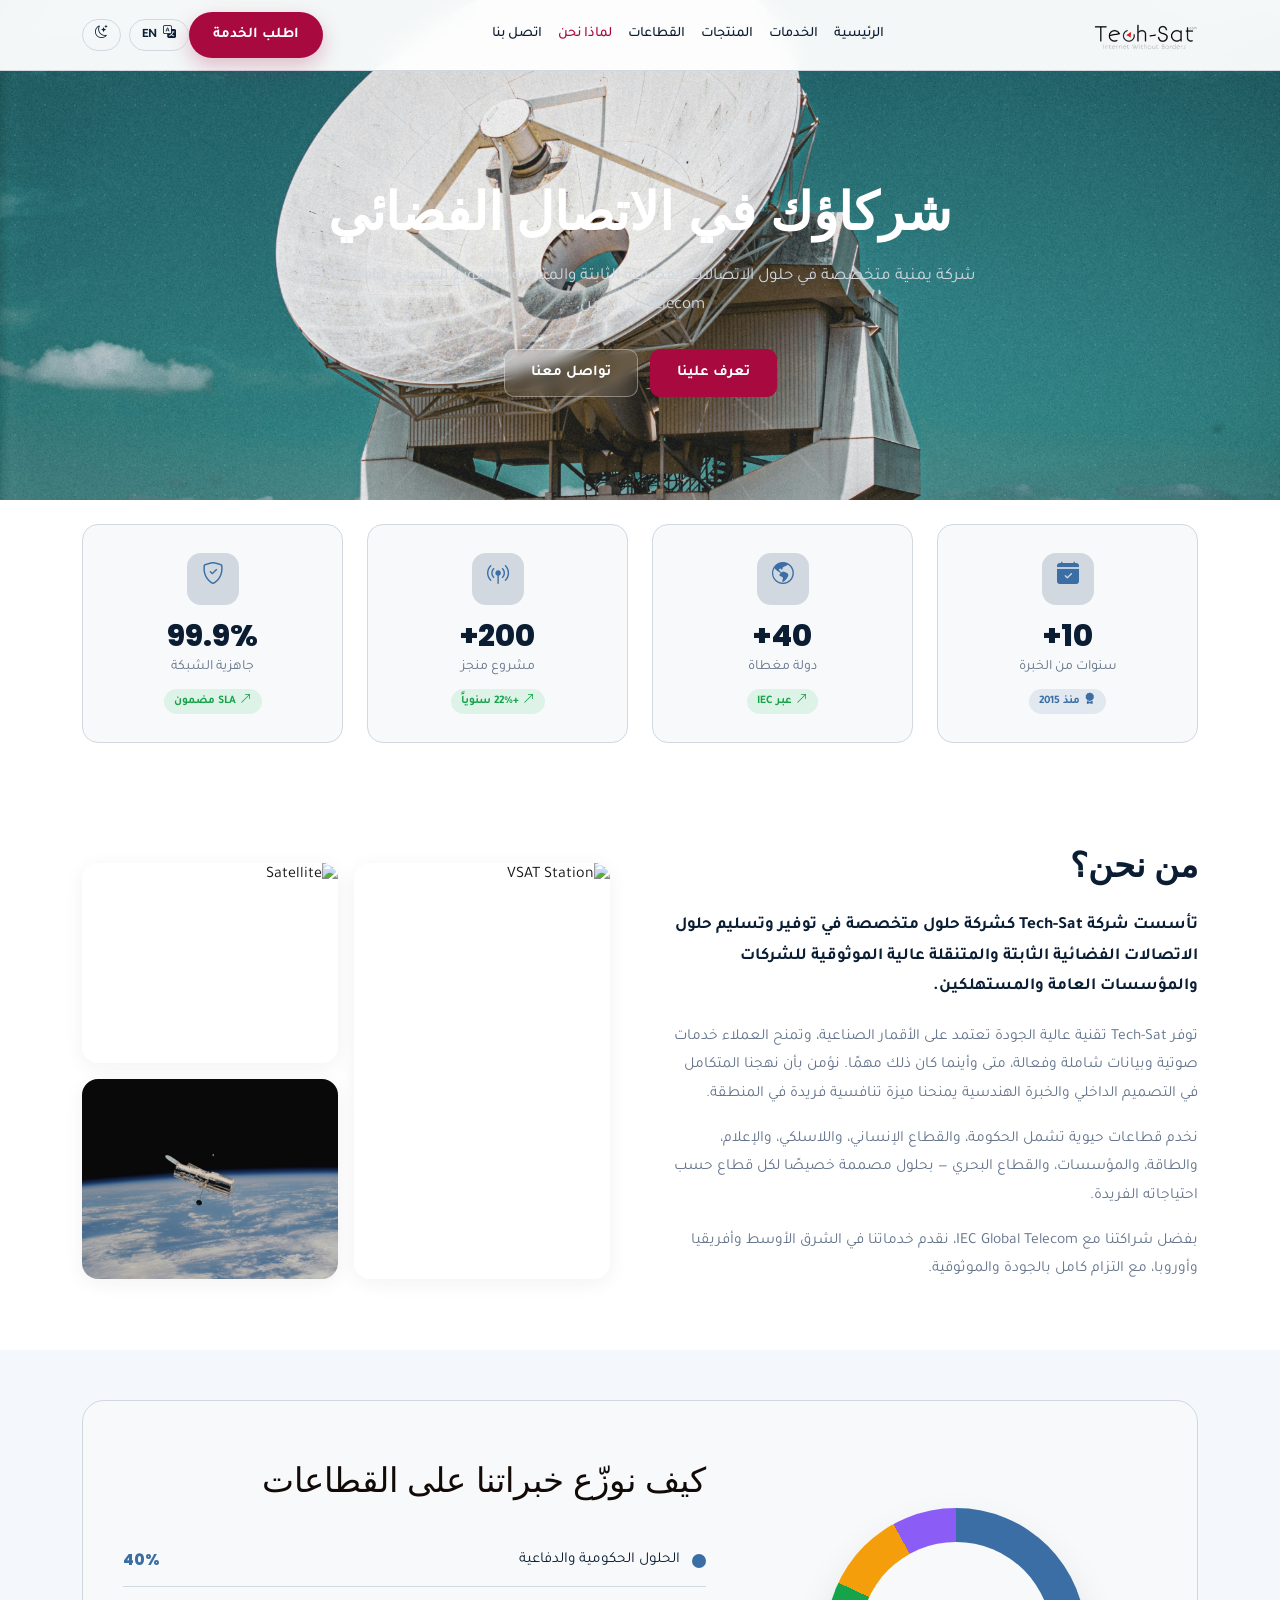
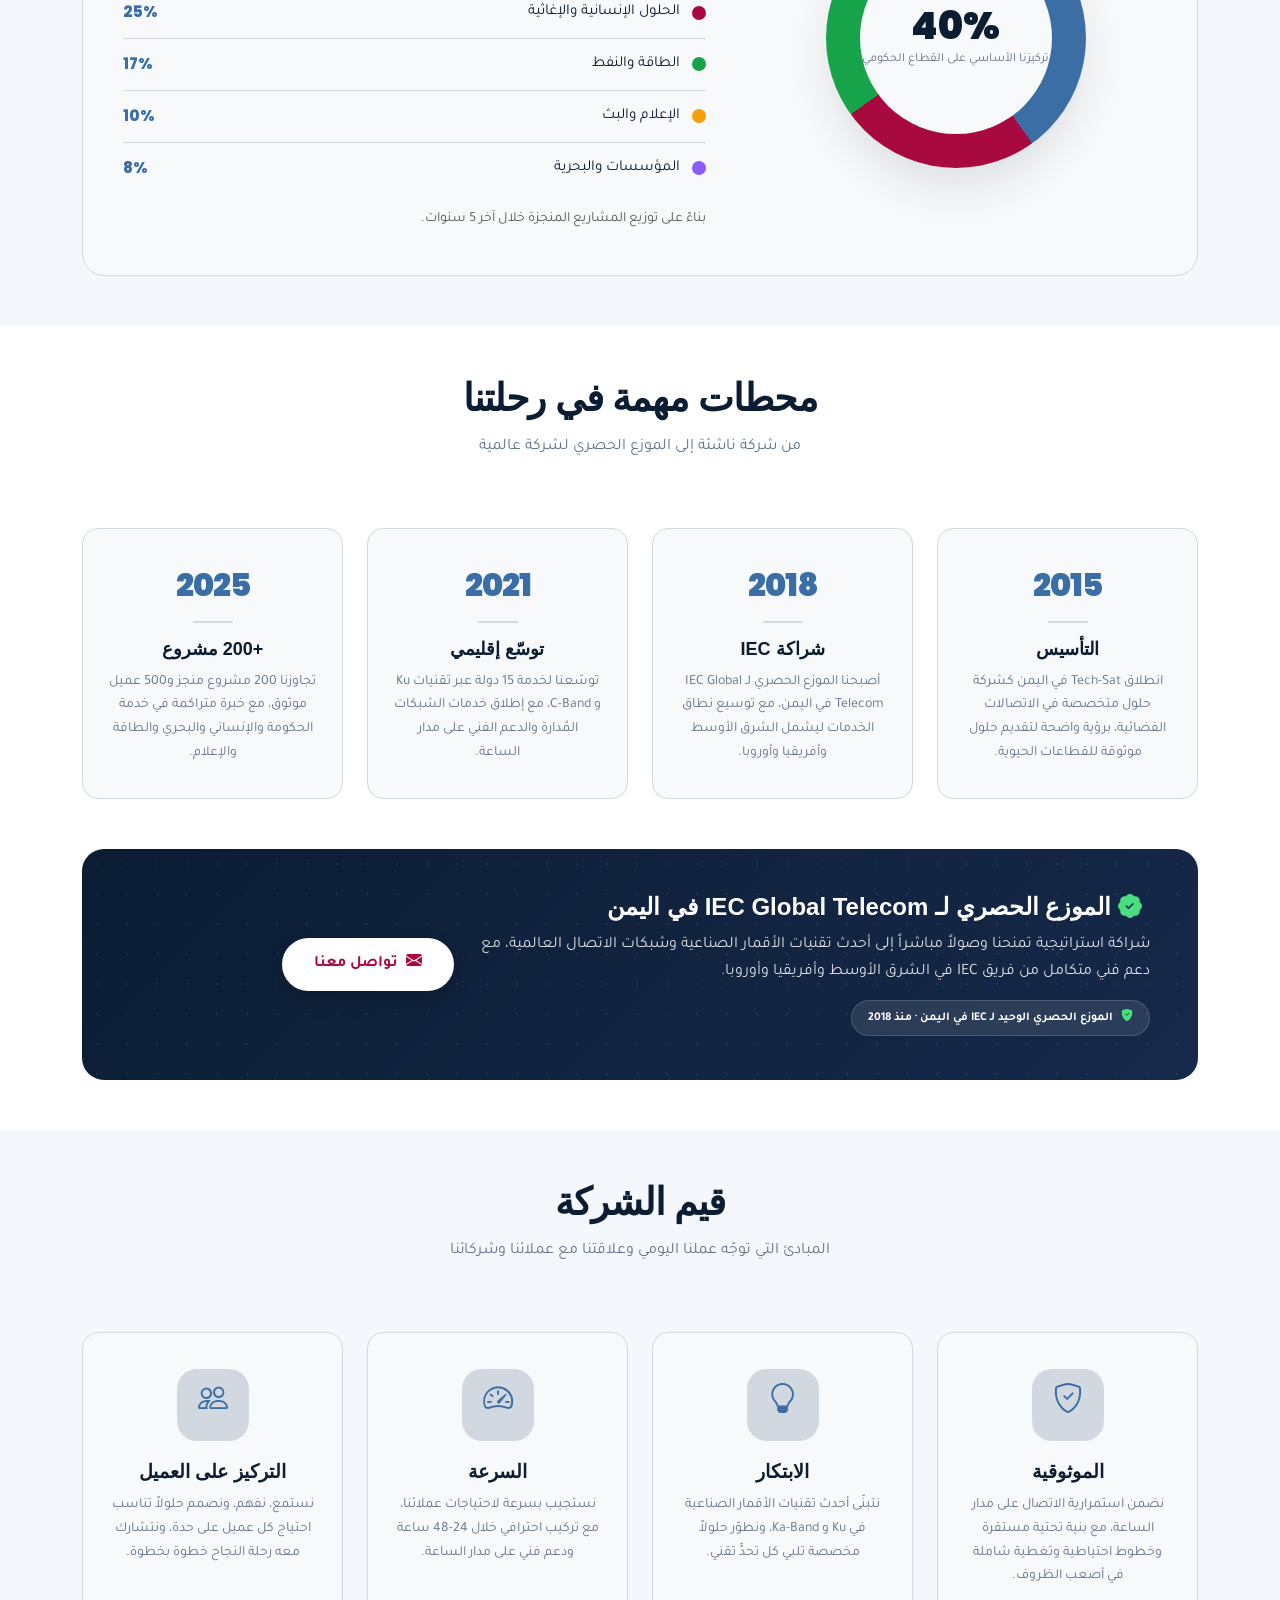
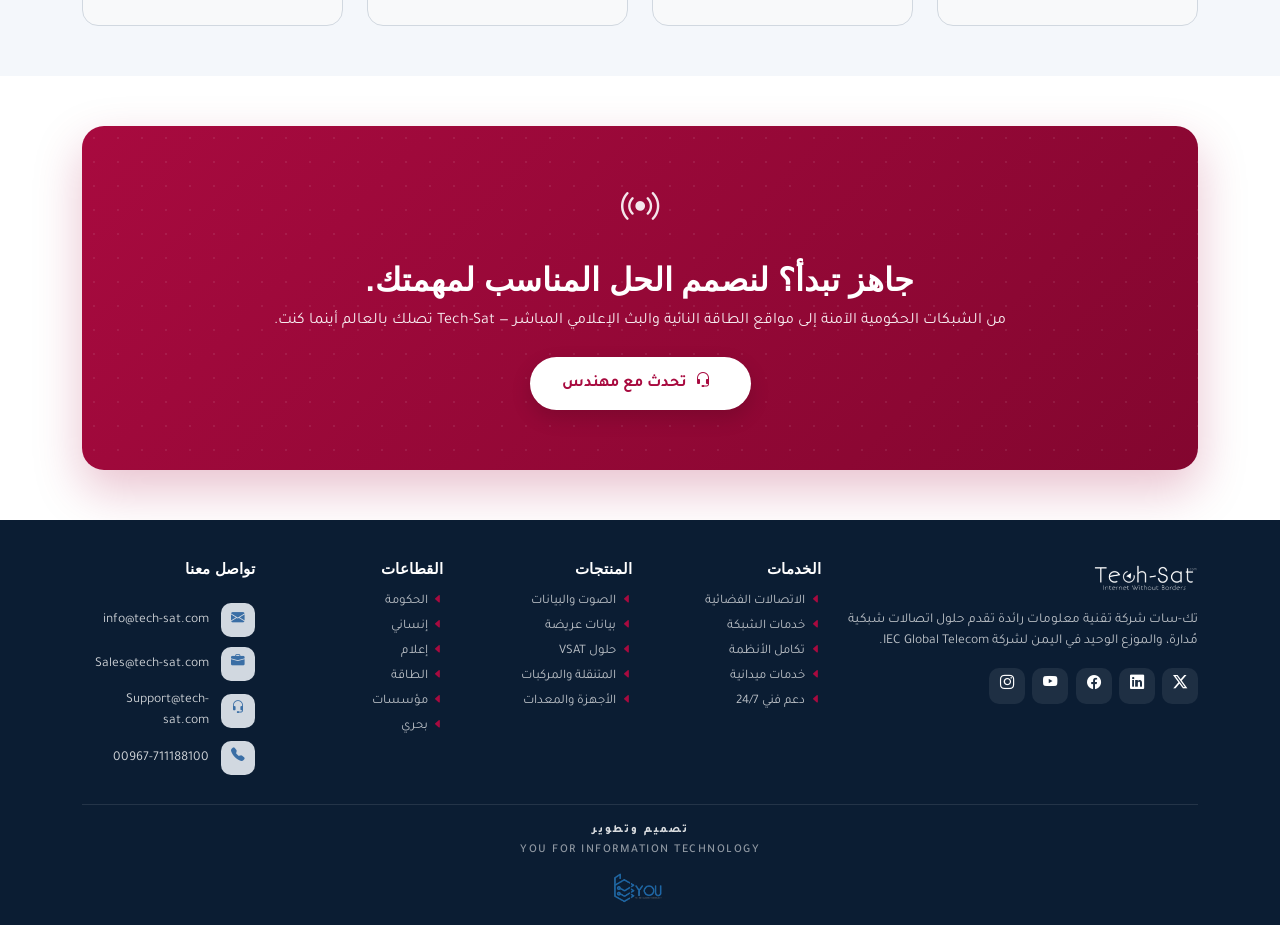
==== commit 19fdaa0c: "refactor:index checkup" ====
--- a/about.html
+++ b/about.html
@@ -1,26 +1,30 @@
 <!DOCTYPE html>
-<html lang="ar" dir="rtl" data-theme="light">
+<html lang="ar" dir="rtl" data-theme="light" data-title-ar="من نحن — Tech-Sat" data-title-en="About Us — Tech-Sat"
+  data-desc-ar="تعرّف على Tech-Sat — شركة يمنية رائدة في حلول الاتصالات الفضائية، الموزع الحصري لـ IEC Global Telecom."
+  data-desc-en="Discover Tech-Sat — a leading Yemeni company in satellite communication solutions and the exclusive distributor of IEC Global Telecom.">
 
 <head>
   <meta charset="utf-8">
   <meta content="width=device-width, initial-scale=1.0" name="viewport">
   <title>من نحن — Tech-Sat</title>
-  <meta name="description" content="تعرّف على Tech-Sat — شركة يمنية رائدة في حلول الاتصالات الفضائية، الموزع الحصري لـ IEC Global Telecom.">
-
+  <meta name="description"
+    content="تعرّف على Tech-Sat — شركة يمنية رائدة في حلول الاتصالات الفضائية، الموزع الحصري لـ IEC Global Telecom.">
 
   <link href="assets/img/favicon.ico" rel="icon">
   <link href="assets/img/apple-touch-icon.png" rel="apple-touch-icon">
 
   <link href="https://fonts.googleapis.com" rel="preconnect">
   <link href="https://fonts.gstatic.com" rel="preconnect" crossorigin>
-  <link href="https://fonts.googleapis.com/css2?family=Tajawal:wght@300;400;500;700;800;900&family=Poppins:wght@400;500;600;700;800&display=swap" rel="stylesheet">
+  <link
+    href="https://fonts.googleapis.com/css2?family=Tajawal:wght@300;400;500;700;800;900&family=Poppins:wght@400;500;600;700;800&display=swap"
+    rel="stylesheet">
 
   <link href="assets/vendor/bootstrap/css/bootstrap.min.css" rel="stylesheet">
   <link href="assets/vendor/bootstrap-icons/bootstrap-icons.css" rel="stylesheet">
   <link href="assets/vendor/aos/aos.css" rel="stylesheet">
 
   <link href="assets/css/main.css" rel="stylesheet">
-<link href="assets/css/pages/about.css" rel="stylesheet">
+  <link href="assets/css/pages/about.css" rel="stylesheet">
 </head>
 
 <body>
@@ -33,21 +37,19 @@
     <section class="about-hero">
       <div class="container">
         <div class="page-hero__content" data-aos="fade-up">
-          <h1 data-en="Your Partners in  Satellite Communication "
-              data-ar="شركاؤك في  الاتصال الفضائي ">
-            شركاؤك في  الاتصال الفضائي 
+          <h1 data-en="Your Partners in  Satellite Communication " data-ar="شركاؤك في  الاتصال الفضائي ">
+            شركاؤك في الاتصال الفضائي
           </h1>
           <p data-en="A Yemeni company specialized in fixed and mobile satellite communication solutions, and the exclusive distributor of IEC Global Telecom in Yemen."
-             data-ar="شركة يمنية متخصصة في حلول الاتصالات الفضائية الثابتة والمتنقلة، والموزع الحصري لـ IEC Global Telecom في اليمن.">
-            شركة يمنية متخصصة في حلول الاتصالات الفضائية الثابتة والمتنقلة، والموزع الحصري لـ IEC Global Telecom في اليمن.
+            data-ar="شركة يمنية متخصصة في حلول الاتصالات الفضائية الثابتة والمتنقلة، والموزع الحصري لـ IEC Global Telecom في اليمن.">
+            شركة يمنية متخصصة في حلول الاتصالات الفضائية الثابتة والمتنقلة، والموزع الحصري لـ IEC Global Telecom في
+            اليمن.
           </p>
           <div class="page-hero__buttons">
-            <a href="#about" class="hero-btn primary"
-               data-en="Learn About Us" data-ar="تعرف علينا">
+            <a href="#about" class="hero-btn primary" data-en="Learn About Us" data-ar="تعرف علينا">
               تعرف علينا <i class="bi bi-arrow-down" aria-hidden="true"></i>
             </a>
-            <a href="contact.html" class="hero-btn secondary"
-               data-en="Contact Us" data-ar="تواصل معنا">
+            <a href="contact.html" class="hero-btn secondary" data-en="Contact Us" data-ar="تواصل معنا">
               تواصل معنا <i class="bi bi-arrow-left" data-dir-icon aria-hidden="true"></i>
             </a>
           </div>
@@ -114,29 +116,34 @@
           <div class="company-story__text" data-aos="fade-left">
             <h2 data-en="Who We Are" data-ar="من نحن؟">من نحن؟</h2>
             <p class="lead"
-               data-en="Tech-Sat was founded as a specialized solutions company providing and delivering highly reliable fixed and mobile satellite communication solutions for enterprises, public institutions, and consumers."
-               data-ar="تأسست شركة Tech-Sat كشركة حلول متخصصة في توفير وتسليم حلول الاتصالات الفضائية الثابتة والمتنقلة عالية الموثوقية للشركات والمؤسسات العامة والمستهلكين.">
-              تأسست شركة Tech-Sat كشركة حلول متخصصة في توفير وتسليم حلول الاتصالات الفضائية الثابتة والمتنقلة عالية الموثوقية للشركات والمؤسسات العامة والمستهلكين.
+              data-en="Tech-Sat was founded as a specialized solutions company providing and delivering highly reliable fixed and mobile satellite communication solutions for enterprises, public institutions, and consumers."
+              data-ar="تأسست شركة Tech-Sat كشركة حلول متخصصة في توفير وتسليم حلول الاتصالات الفضائية الثابتة والمتنقلة عالية الموثوقية للشركات والمؤسسات العامة والمستهلكين.">
+              تأسست شركة Tech-Sat كشركة حلول متخصصة في توفير وتسليم حلول الاتصالات الفضائية الثابتة والمتنقلة عالية
+              الموثوقية للشركات والمؤسسات العامة والمستهلكين.
             </p>
             <p data-en="Tech-Sat provides high-quality satellite-based technology, giving clients comprehensive and effective voice and data services, whenever and wherever it matters. We believe our integrated approach to in-house design and engineering expertise gives us a unique competitive advantage in the region."
-               data-ar="توفر Tech-Sat تقنية عالية الجودة تعتمد على الأقمار الصناعية، وتمنح العملاء خدمات صوتية وبيانات شاملة وفعالة، متى وأينما كان ذلك مهمًا. نؤمن بأن نهجنا المتكامل في التصميم الداخلي والخبرة الهندسية يمنحنا ميزة تنافسية فريدة في المنطقة.">
-              توفر Tech-Sat تقنية عالية الجودة تعتمد على الأقمار الصناعية، وتمنح العملاء خدمات صوتية وبيانات شاملة وفعالة، متى وأينما كان ذلك مهمًا. نؤمن بأن نهجنا المتكامل في التصميم الداخلي والخبرة الهندسية يمنحنا ميزة تنافسية فريدة في المنطقة.
+              data-ar="توفر Tech-Sat تقنية عالية الجودة تعتمد على الأقمار الصناعية، وتمنح العملاء خدمات صوتية وبيانات شاملة وفعالة، متى وأينما كان ذلك مهمًا. نؤمن بأن نهجنا المتكامل في التصميم الداخلي والخبرة الهندسية يمنحنا ميزة تنافسية فريدة في المنطقة.">
+              توفر Tech-Sat تقنية عالية الجودة تعتمد على الأقمار الصناعية، وتمنح العملاء خدمات صوتية وبيانات شاملة
+              وفعالة، متى وأينما كان ذلك مهمًا. نؤمن بأن نهجنا المتكامل في التصميم الداخلي والخبرة الهندسية يمنحنا ميزة
+              تنافسية فريدة في المنطقة.
             </p>
             <p data-en="We serve vital sectors including government, humanitarian, wireless, media, energy, enterprises, and maritime — with solutions tailored to each sector's unique needs."
-               data-ar="نخدم قطاعات حيوية تشمل الحكومة، والقطاع الإنساني، واللاسلكي، والإعلام، والطاقة، والمؤسسات، والقطاع البحري — بحلول مصممة خصيصًا لكل قطاع حسب احتياجاته الفريدة.">
-              نخدم قطاعات حيوية تشمل الحكومة، والقطاع الإنساني، واللاسلكي، والإعلام، والطاقة، والمؤسسات، والقطاع البحري — بحلول مصممة خصيصًا لكل قطاع حسب احتياجاته الفريدة.
+              data-ar="نخدم قطاعات حيوية تشمل الحكومة، والقطاع الإنساني، واللاسلكي، والإعلام، والطاقة، والمؤسسات، والقطاع البحري — بحلول مصممة خصيصًا لكل قطاع حسب احتياجاته الفريدة.">
+              نخدم قطاعات حيوية تشمل الحكومة، والقطاع الإنساني، واللاسلكي، والإعلام، والطاقة، والمؤسسات، والقطاع البحري
+              — بحلول مصممة خصيصًا لكل قطاع حسب احتياجاته الفريدة.
             </p>
             <p data-en="Thanks to our partnership with IEC Global Telecom, we deliver our services across the Middle East, Africa, and Europe, with full commitment to quality and reliability."
-               data-ar="بفضل شراكتنا مع IEC Global Telecom، نقدم خدماتنا في الشرق الأوسط وأفريقيا وأوروبا، مع التزام كامل بالجودة والموثوقية.">
-              بفضل شراكتنا مع IEC Global Telecom، نقدم خدماتنا في الشرق الأوسط وأفريقيا وأوروبا، مع التزام كامل بالجودة والموثوقية.
+              data-ar="بفضل شراكتنا مع IEC Global Telecom، نقدم خدماتنا في الشرق الأوسط وأفريقيا وأوروبا، مع التزام كامل بالجودة والموثوقية.">
+              بفضل شراكتنا مع IEC Global Telecom، نقدم خدماتنا في الشرق الأوسط وأفريقيا وأوروبا، مع التزام كامل بالجودة
+              والموثوقية.
             </p>
           </div>
 
           <div class="company-story__images" data-aos="fade-right">
             <img class="img-large" src="https://images.unsplash.com/photo-1541185933-ef5d8ed016c2?w=800"
-                 alt="VSAT Station">
+              alt="VSAT Station">
             <img class="img-small-1" src="https://images.unsplash.com/photo-1451187580459-43490279c0fa?w=600"
-                 alt="Satellite">
+              alt="Satellite">
             <img class="img-small-2" src="assets/img/nasa.jpg" alt="Maritime Communications">
           </div>
         </div>
@@ -152,28 +159,28 @@
               <div class="allocation-ring">
                 <div class="allocation-ring-label">
                   <span class="big">40%</span>
-                  <span class="small"
-                        data-en="Our primary focus on the government sector"
-                        data-ar="تركيزنا الأساسي على القطاع الحكومي">تركيزنا الأساسي على القطاع الحكومي</span>
+                  <span class="small" data-en="Our primary focus on the government sector"
+                    data-ar="تركيزنا الأساسي على القطاع الحكومي">تركيزنا الأساسي على القطاع الحكومي</span>
                 </div>
               </div>
             </div>
             <div class="col-lg-7">
 
               <h2 class="section-title mt-3 mb-4" style="text-align:start; font-size:clamp(1.6rem,2.8vw,2.1rem);"
-                  data-en="How We Distribute Our Expertise Across Sectors"
-                  data-ar="كيف نوزّع خبراتنا على القطاعات">
+                data-en="How We Distribute Our Expertise Across Sectors" data-ar="كيف نوزّع خبراتنا على القطاعات">
                 كيف نوزّع خبراتنا على القطاعات
               </h2>
               <ul class="allocation-legend">
                 <li>
                   <span class="allocation-dot" style="background: var(--ts-blue);"></span>
-                  <span data-en="Government &amp; Defense Solutions" data-ar="الحلول الحكومية والدفاعية">الحلول الحكومية والدفاعية</span>
+                  <span data-en="Government &amp; Defense Solutions" data-ar="الحلول الحكومية والدفاعية">الحلول الحكومية
+                    والدفاعية</span>
                   <span class="pct">40%</span>
                 </li>
                 <li>
                   <span class="allocation-dot" style="background: var(--ts-crimson);"></span>
-                  <span data-en="Humanitarian &amp; Relief Solutions" data-ar="الحلول الإنسانية والإغاثية">الحلول الإنسانية والإغاثية</span>
+                  <span data-en="Humanitarian &amp; Relief Solutions" data-ar="الحلول الإنسانية والإغاثية">الحلول
+                    الإنسانية والإغاثية</span>
                   <span class="pct">25%</span>
                 </li>
                 <li>
@@ -193,8 +200,8 @@
                 </li>
               </ul>
               <p class="text-muted mt-3 mb-0" style="font-size:.88rem;"
-                 data-en="Based on the distribution of projects delivered over the last 5 years."
-                 data-ar="بناءً على توزيع المشاريع المنجزة خلال آخر 5 سنوات.">
+                data-en="Based on the distribution of projects delivered over the last 5 years."
+                data-ar="بناءً على توزيع المشاريع المنجزة خلال آخر 5 سنوات.">
                 بناءً على توزيع المشاريع المنجزة خلال آخر 5 سنوات.
               </p>
             </div>
@@ -209,7 +216,7 @@
         <div class="section-title" data-aos="fade-up">
           <h2 data-en="Key Milestones in Our Journey" data-ar="محطات مهمة في رحلتنا">محطات مهمة في رحلتنا</h2>
           <p data-en="From a startup to the exclusive distributor of a global company"
-             data-ar="من شركة ناشئة إلى الموزع الحصري لشركة عالمية">من شركة ناشئة إلى الموزع الحصري لشركة عالمية</p>
+            data-ar="من شركة ناشئة إلى الموزع الحصري لشركة عالمية">من شركة ناشئة إلى الموزع الحصري لشركة عالمية</p>
         </div>
 
         <div class="card-grid">
@@ -218,9 +225,10 @@
             <div class="milestone-card__divider"></div>
             <h3 class="milestone-card__title" data-en="Founded" data-ar="التأسيس">التأسيس</h3>
             <p class="milestone-card__desc"
-               data-en="Tech-Sat launched in Yemen as a solutions company specialized in satellite communications, with a clear vision to deliver reliable solutions for vital sectors."
-               data-ar="انطلاق Tech-Sat في اليمن كشركة حلول متخصصة في الاتصالات الفضائية، برؤية واضحة لتقديم حلول موثوقة للقطاعات الحيوية.">
-              انطلاق Tech-Sat في اليمن كشركة حلول متخصصة في الاتصالات الفضائية، برؤية واضحة لتقديم حلول موثوقة للقطاعات الحيوية.
+              data-en="Tech-Sat launched in Yemen as a solutions company specialized in satellite communications, with a clear vision to deliver reliable solutions for vital sectors."
+              data-ar="انطلاق Tech-Sat في اليمن كشركة حلول متخصصة في الاتصالات الفضائية، برؤية واضحة لتقديم حلول موثوقة للقطاعات الحيوية.">
+              انطلاق Tech-Sat في اليمن كشركة حلول متخصصة في الاتصالات الفضائية، برؤية واضحة لتقديم حلول موثوقة للقطاعات
+              الحيوية.
             </p>
           </div>
           <div class="milestone-card" data-aos="fade-up" data-aos-delay="100">
@@ -228,9 +236,10 @@
             <div class="milestone-card__divider"></div>
             <h3 class="milestone-card__title" data-en="IEC Partnership" data-ar="شراكة IEC">شراكة IEC</h3>
             <p class="milestone-card__desc"
-               data-en="We became the exclusive distributor of IEC Global Telecom in Yemen, expanding our services to cover the Middle East, Africa, and Europe."
-               data-ar="أصبحنا الموزع الحصري لـ IEC Global Telecom في اليمن، مع توسيع نطاق الخدمات ليشمل الشرق الأوسط وأفريقيا وأوروبا.">
-              أصبحنا الموزع الحصري لـ IEC Global Telecom في اليمن، مع توسيع نطاق الخدمات ليشمل الشرق الأوسط وأفريقيا وأوروبا.
+              data-en="We became the exclusive distributor of IEC Global Telecom in Yemen, expanding our services to cover the Middle East, Africa, and Europe."
+              data-ar="أصبحنا الموزع الحصري لـ IEC Global Telecom في اليمن، مع توسيع نطاق الخدمات ليشمل الشرق الأوسط وأفريقيا وأوروبا.">
+              أصبحنا الموزع الحصري لـ IEC Global Telecom في اليمن، مع توسيع نطاق الخدمات ليشمل الشرق الأوسط وأفريقيا
+              وأوروبا.
             </p>
           </div>
           <div class="milestone-card" data-aos="fade-up" data-aos-delay="200">
@@ -238,9 +247,10 @@
             <div class="milestone-card__divider"></div>
             <h3 class="milestone-card__title" data-en="Regional Expansion" data-ar="توسّع إقليمي">توسّع إقليمي</h3>
             <p class="milestone-card__desc"
-               data-en="We expanded to serve 15 countries via Ku and C-Band technologies, launching managed network services and 24/7 technical support."
-               data-ar="توسّعنا لخدمة 15 دولة عبر تقنيات Ku و C-Band، مع إطلاق خدمات الشبكات المُدارة والدعم الفني على مدار الساعة.">
-              توسّعنا لخدمة 15 دولة عبر تقنيات Ku و C-Band، مع إطلاق خدمات الشبكات المُدارة والدعم الفني على مدار الساعة.
+              data-en="We expanded to serve 15 countries via Ku and C-Band technologies, launching managed network services and 24/7 technical support."
+              data-ar="توسّعنا لخدمة 15 دولة عبر تقنيات Ku و C-Band، مع إطلاق خدمات الشبكات المُدارة والدعم الفني على مدار الساعة.">
+              توسّعنا لخدمة 15 دولة عبر تقنيات Ku و C-Band، مع إطلاق خدمات الشبكات المُدارة والدعم الفني على مدار
+              الساعة.
             </p>
           </div>
           <div class="milestone-card" data-aos="fade-up" data-aos-delay="300">
@@ -248,9 +258,10 @@
             <div class="milestone-card__divider"></div>
             <h3 class="milestone-card__title" data-en="+200 Projects" data-ar="+200 مشروع">+200 مشروع</h3>
             <p class="milestone-card__desc"
-               data-en="We surpassed 200 delivered projects and 500 trusted clients, with accumulated expertise serving government, humanitarian, maritime, energy, and media sectors."
-               data-ar="تجاوزنا 200 مشروع منجز و500 عميل موثوق، مع خبرة متراكمة في خدمة الحكومة والإنساني والبحري والطاقة والإعلام.">
-              تجاوزنا 200 مشروع منجز و500 عميل موثوق، مع خبرة متراكمة في خدمة الحكومة والإنساني والبحري والطاقة والإعلام.
+              data-en="We surpassed 200 delivered projects and 500 trusted clients, with accumulated expertise serving government, humanitarian, maritime, energy, and media sectors."
+              data-ar="تجاوزنا 200 مشروع منجز و500 عميل موثوق، مع خبرة متراكمة في خدمة الحكومة والإنساني والبحري والطاقة والإعلام.">
+              تجاوزنا 200 مشروع منجز و500 عميل موثوق، مع خبرة متراكمة في خدمة الحكومة والإنساني والبحري والطاقة
+              والإعلام.
             </p>
           </div>
         </div>
@@ -266,22 +277,25 @@
               <h3>
                 <i class="bi bi-patch-check-fill me-2" style="color: #4ade80;" aria-hidden="true"></i>
                 <span data-en="Exclusive Distributor of IEC Global Telecom in Yemen"
-                      data-ar="الموزع الحصري لـ IEC Global Telecom في اليمن">الموزع الحصري لـ IEC Global Telecom في اليمن</span>
+                  data-ar="الموزع الحصري لـ IEC Global Telecom في اليمن">الموزع الحصري لـ IEC Global Telecom في
+                  اليمن</span>
               </h3>
               <p data-en="A strategic partnership that gives us direct access to the latest satellite technologies and global communication networks, with full technical support from the IEC team across the Middle East, Africa, and Europe."
-                 data-ar="شراكة استراتيجية تمنحنا وصولاً مباشراً إلى أحدث تقنيات الأقمار الصناعية وشبكات الاتصال العالمية، مع دعم فني متكامل من فريق IEC في الشرق الأوسط وأفريقيا وأوروبا.">
-                شراكة استراتيجية تمنحنا وصولاً مباشراً إلى أحدث تقنيات الأقمار الصناعية وشبكات الاتصال العالمية، مع دعم فني متكامل من فريق IEC في الشرق الأوسط وأفريقيا وأوروبا.
+                data-ar="شراكة استراتيجية تمنحنا وصولاً مباشراً إلى أحدث تقنيات الأقمار الصناعية وشبكات الاتصال العالمية، مع دعم فني متكامل من فريق IEC في الشرق الأوسط وأفريقيا وأوروبا.">
+                شراكة استراتيجية تمنحنا وصولاً مباشراً إلى أحدث تقنيات الأقمار الصناعية وشبكات الاتصال العالمية، مع دعم
+                فني متكامل من فريق IEC في الشرق الأوسط وأفريقيا وأوروبا.
               </p>
               <div class="trust-badge">
                 <i class="bi bi-shield-fill-check" aria-hidden="true"></i>
                 <span data-en="Only IEC Reseller in Yemen · Since 2018"
-                      data-ar="الموزع الحصري الوحيد لـ IEC في اليمن · منذ 2018">
+                  data-ar="الموزع الحصري الوحيد لـ IEC في اليمن · منذ 2018">
                   Only IEC Reseller in Yemen · Since 2018
                 </span>
               </div>
             </div>
             <div class="col-lg-4 text-lg-end">
-              <a href="contact.html" class="btn-cta" style="background: #fff; color: var(--ts-crimson); display:inline-flex; align-items:center; gap:8px;">
+              <a href="contact.html" class="btn-cta"
+                style="background: #fff; color: var(--ts-crimson); display:inline-flex; align-items:center; gap:8px;">
                 <i class="bi bi-envelope-fill" aria-hidden="true"></i>
                 <span data-en="Contact Us" data-ar="تواصل معنا">تواصل معنا</span>
               </a>
@@ -297,7 +311,8 @@
         <div class="section-title" data-aos="fade-up">
           <h2 data-en="Company Values" data-ar="قيم الشركة">قيم الشركة</h2>
           <p data-en="The principles that guide our daily work and our relationships with clients and partners"
-             data-ar="المبادئ التي توجّه عملنا اليومي وعلاقتنا مع عملائنا وشركائنا">المبادئ التي توجّه عملنا اليومي وعلاقتنا مع عملائنا وشركائنا</p>
+            data-ar="المبادئ التي توجّه عملنا اليومي وعلاقتنا مع عملائنا وشركائنا">المبادئ التي توجّه عملنا اليومي
+            وعلاقتنا مع عملائنا وشركائنا</p>
         </div>
 
         <div class="card-grid">
@@ -305,8 +320,8 @@
             <div class="value-card__icon"><i class="bi bi-shield-check" aria-hidden="true"></i></div>
             <h3 class="value-card__title" data-en="Reliability" data-ar="الموثوقية">الموثوقية</h3>
             <p class="value-card__desc"
-               data-en="We guarantee continuous connectivity around the clock, with stable infrastructure, backup lines, and comprehensive coverage in the toughest conditions."
-               data-ar="نضمن استمرارية الاتصال على مدار الساعة، مع بنية تحتية مستقرة وخطوط احتياطية وتغطية شاملة في أصعب الظروف.">
+              data-en="We guarantee continuous connectivity around the clock, with stable infrastructure, backup lines, and comprehensive coverage in the toughest conditions."
+              data-ar="نضمن استمرارية الاتصال على مدار الساعة، مع بنية تحتية مستقرة وخطوط احتياطية وتغطية شاملة في أصعب الظروف.">
               نضمن استمرارية الاتصال على مدار الساعة، مع بنية تحتية مستقرة وخطوط احتياطية وتغطية شاملة في أصعب الظروف.
             </p>
           </div>
@@ -314,8 +329,8 @@
             <div class="value-card__icon"><i class="bi bi-lightbulb" aria-hidden="true"></i></div>
             <h3 class="value-card__title" data-en="Innovation" data-ar="الابتكار">الابتكار</h3>
             <p class="value-card__desc"
-               data-en="We adopt the latest satellite technologies in Ku and Ka-Band, developing custom solutions that meet every technical challenge."
-               data-ar="نتبنّى أحدث تقنيات الأقمار الصناعية في Ku و Ka-Band، ونطوّر حلولاً مخصصة تلبي كل تحدٍّ تقني.">
+              data-en="We adopt the latest satellite technologies in Ku and Ka-Band, developing custom solutions that meet every technical challenge."
+              data-ar="نتبنّى أحدث تقنيات الأقمار الصناعية في Ku و Ka-Band، ونطوّر حلولاً مخصصة تلبي كل تحدٍّ تقني.">
               نتبنّى أحدث تقنيات الأقمار الصناعية في Ku و Ka-Band، ونطوّر حلولاً مخصصة تلبي كل تحدٍّ تقني.
             </p>
           </div>
@@ -323,8 +338,8 @@
             <div class="value-card__icon"><i class="bi bi-speedometer2" aria-hidden="true"></i></div>
             <h3 class="value-card__title" data-en="Speed" data-ar="السرعة">السرعة</h3>
             <p class="value-card__desc"
-               data-en="We respond quickly to our clients' needs, with professional installation within 24-48 hours and around-the-clock technical support."
-               data-ar="نستجيب بسرعة لاحتياجات عملائنا، مع تركيب احترافي خلال 24-48 ساعة ودعم فني على مدار الساعة.">
+              data-en="We respond quickly to our clients' needs, with professional installation within 24-48 hours and around-the-clock technical support."
+              data-ar="نستجيب بسرعة لاحتياجات عملائنا، مع تركيب احترافي خلال 24-48 ساعة ودعم فني على مدار الساعة.">
               نستجيب بسرعة لاحتياجات عملائنا، مع تركيب احترافي خلال 24-48 ساعة ودعم فني على مدار الساعة.
             </p>
           </div>
@@ -332,8 +347,8 @@
             <div class="value-card__icon"><i class="bi bi-people" aria-hidden="true"></i></div>
             <h3 class="value-card__title" data-en="Customer Focus" data-ar="التركيز على العميل">التركيز على العميل</h3>
             <p class="value-card__desc"
-               data-en="We listen, understand, and design solutions that fit each client's individual needs, sharing the journey of success step by step."
-               data-ar="نستمع، نفهم، ونصمم حلولاً تناسب احتياج كل عميل على حدة، ونتشارك معه رحلة النجاح خطوة بخطوة.">
+              data-en="We listen, understand, and design solutions that fit each client's individual needs, sharing the journey of success step by step."
+              data-ar="نستمع، نفهم، ونصمم حلولاً تناسب احتياج كل عميل على حدة، ونتشارك معه رحلة النجاح خطوة بخطوة.">
               نستمع، نفهم، ونصمم حلولاً تناسب احتياج كل عميل على حدة، ونتشارك معه رحلة النجاح خطوة بخطوة.
             </p>
           </div>
@@ -346,15 +361,15 @@
       <div class="container">
         <div class="cta-banner" data-aos="zoom-in">
           <i class="bi bi-broadcast" style="font-size:2.4rem;" aria-hidden="true"></i>
-          <h2 class="mt-3"
-              data-en="Ready to Start? Let's Design the Right Solution for Your Mission."
-              data-ar="جاهز تبدأ؟ لنصمم الحل المناسب لمهمتك.">
+          <h2 class="mt-3" data-en="Ready to Start? Let's Design the Right Solution for Your Mission."
+            data-ar="جاهز تبدأ؟ لنصمم الحل المناسب لمهمتك.">
             جاهز تبدأ؟ لنصمم الحل المناسب لمهمتك.
           </h2>
           <p class="mb-4" style="opacity:.92;"
-             data-en="From secure government networks to remote energy sites and live media broadcasting — Tech-Sat connects you to the world wherever you are."
-             data-ar="من الشبكات الحكومية الآمنة إلى مواقع الطاقة النائية والبث الإعلامي المباشر — Tech-Sat تصلك بالعالم أينما كنت.">
-            من الشبكات الحكومية الآمنة إلى مواقع الطاقة النائية والبث الإعلامي المباشر — Tech-Sat تصلك بالعالم أينما كنت.
+            data-en="From secure government networks to remote energy sites and live media broadcasting — Tech-Sat connects you to the world wherever you are."
+            data-ar="من الشبكات الحكومية الآمنة إلى مواقع الطاقة النائية والبث الإعلامي المباشر — Tech-Sat تصلك بالعالم أينما كنت.">
+            من الشبكات الحكومية الآمنة إلى مواقع الطاقة النائية والبث الإعلامي المباشر — Tech-Sat تصلك بالعالم أينما
+            كنت.
           </p>
           <a href="contact.html" class="btn-cta">
             <i class="bi bi-headset me-2" aria-hidden="true"></i>
@@ -378,8 +393,6 @@
   <script>
     (function () {
       'use strict';
-
-
 
       /* ─── AOS ─── */
       function initAOS() {
@@ -394,7 +407,12 @@
           setTimeout(function () { AOS.refresh(); }, 60);
         }
       });
-
+      /* ─── Re-run AOS after language switch (content may shift) ─── */
+      document.addEventListener('languageChanged', function () {
+        if (window.AOS) {
+          setTimeout(function () { AOS.refresh(); }, 60);
+        }
+      });
     })();
   </script>
 
--- a/assets/css/main.css
+++ b/assets/css/main.css
@@ -15,6 +15,7 @@
 @import url("components/map.css");
 @import url("components/case-card.css");
 @import url("base/dark-mode.css");
+@import url("pages/details.css");
 
 /* 
 # Global Sections
--- a/assets/css/pages/about.css
+++ b/assets/css/pages/about.css
@@ -89,8 +89,7 @@
       content: '';
       position: absolute;
       inset: 0;
-      background-image:
-        url('');
+  background-image:url('/img-product/pic1.jpg');
       background-size: cover;
       background-position: center;
       background-repeat: no-repeat;
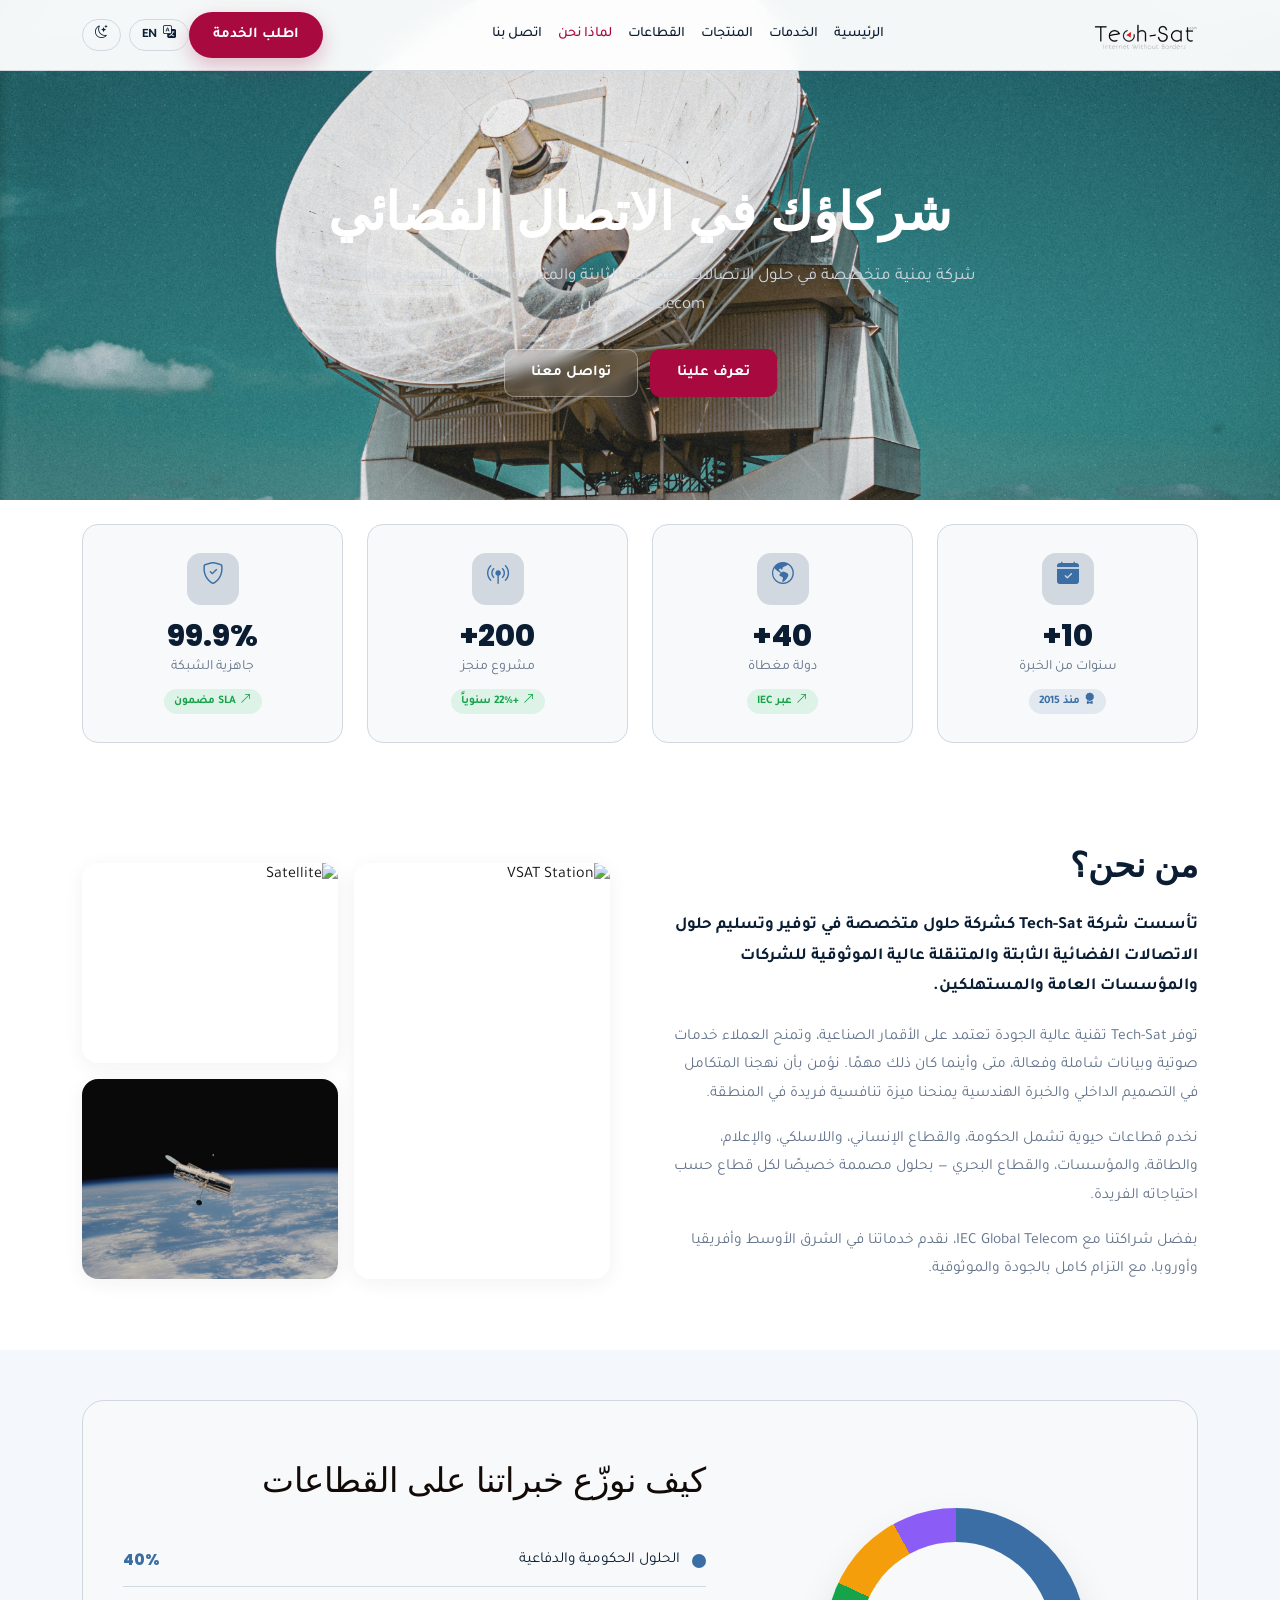
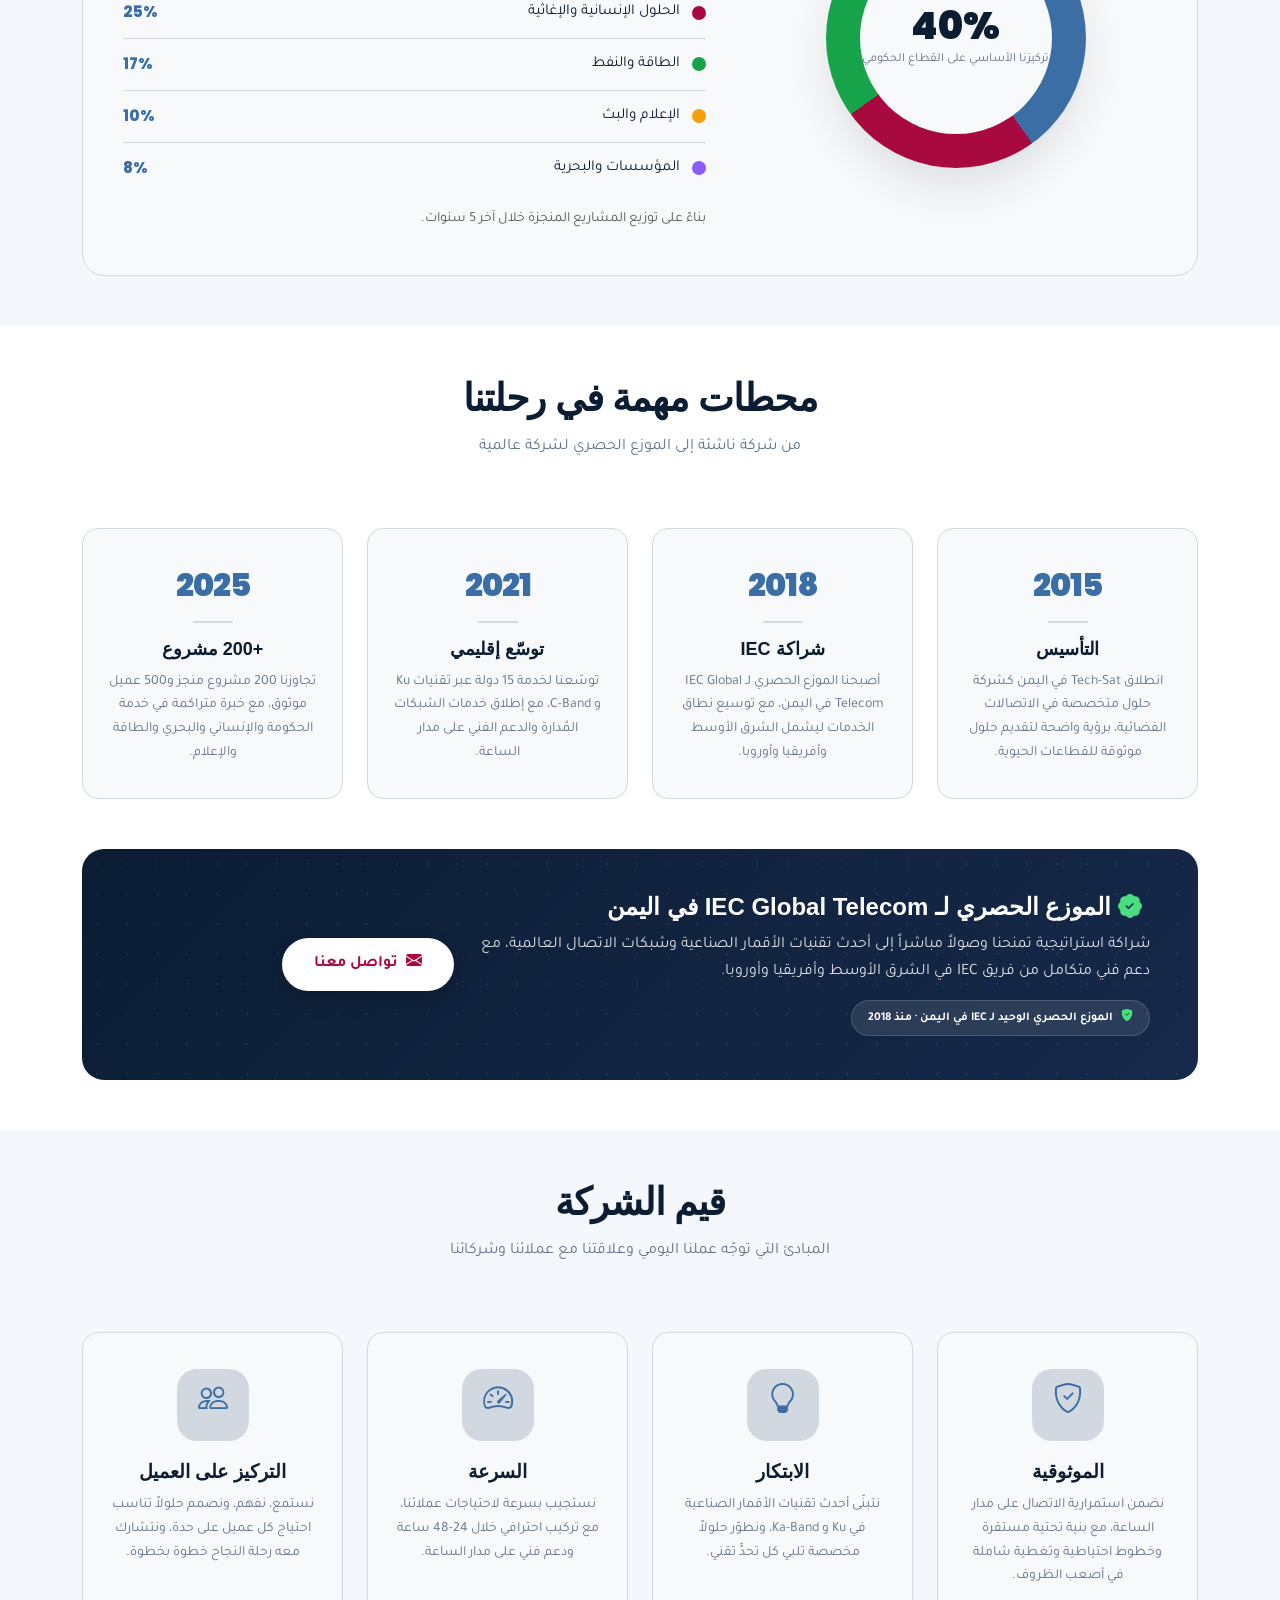
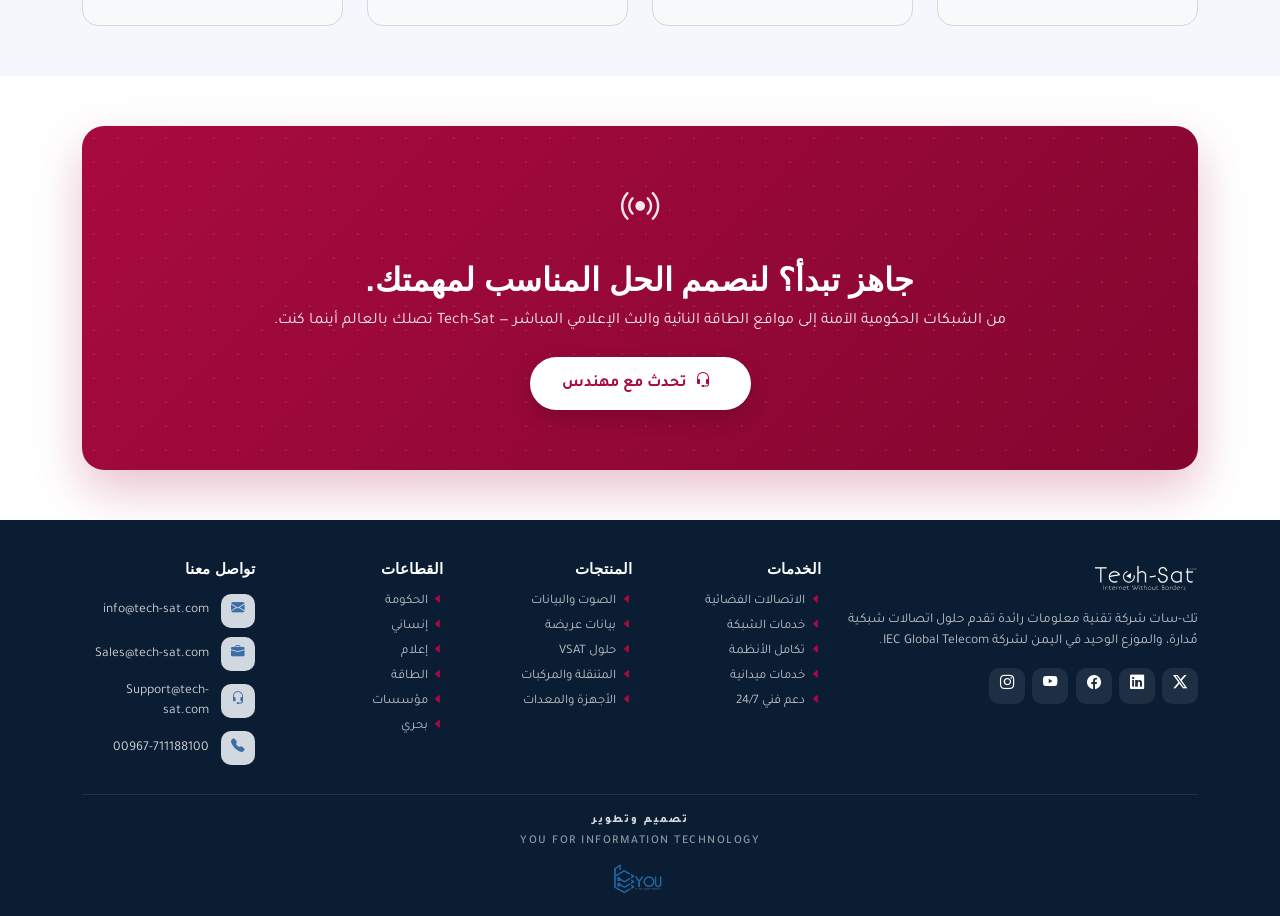
==== commit cb901f5b: "Refactor product and service pages for improved structure and readability; update meta descriptions," ====
--- a/about.html
+++ b/about.html
@@ -388,33 +388,7 @@
   <script src="assets/vendor/aos/aos.js"></script>
 
   <!-- ⚠️ navbar-footer في النهاية، ليس في head -->
-  <script src="assets/js/navbar-footer.js"></script>
-
-  <script>
-    (function () {
-      'use strict';
-
-      /* ─── AOS ─── */
-      function initAOS() {
-        if (window.AOS) AOS.init({ duration: 700, once: true, offset: 80 });
-      }
-      document.addEventListener('layoutReady', initAOS);
-      window.addEventListener('load', initAOS);
-
-      /* ─── Re-run AOS after language switch (content may shift) ─── */
-      document.addEventListener('languageChanged', function () {
-        if (window.AOS) {
-          setTimeout(function () { AOS.refresh(); }, 60);
-        }
-      });
-      /* ─── Re-run AOS after language switch (content may shift) ─── */
-      document.addEventListener('languageChanged', function () {
-        if (window.AOS) {
-          setTimeout(function () { AOS.refresh(); }, 60);
-        }
-      });
-    })();
-  </script>
+  <script type="module" src="assets/js/core/chrome.js"></script>
 
 </body>
 
--- a/assets/css/main.css
+++ b/assets/css/main.css
@@ -16,6 +16,7 @@
 @import url("components/case-card.css");
 @import url("base/dark-mode.css");
 @import url("pages/details.css");
+@import url("pages/services.css");
 
 /* 
 # Global Sections
